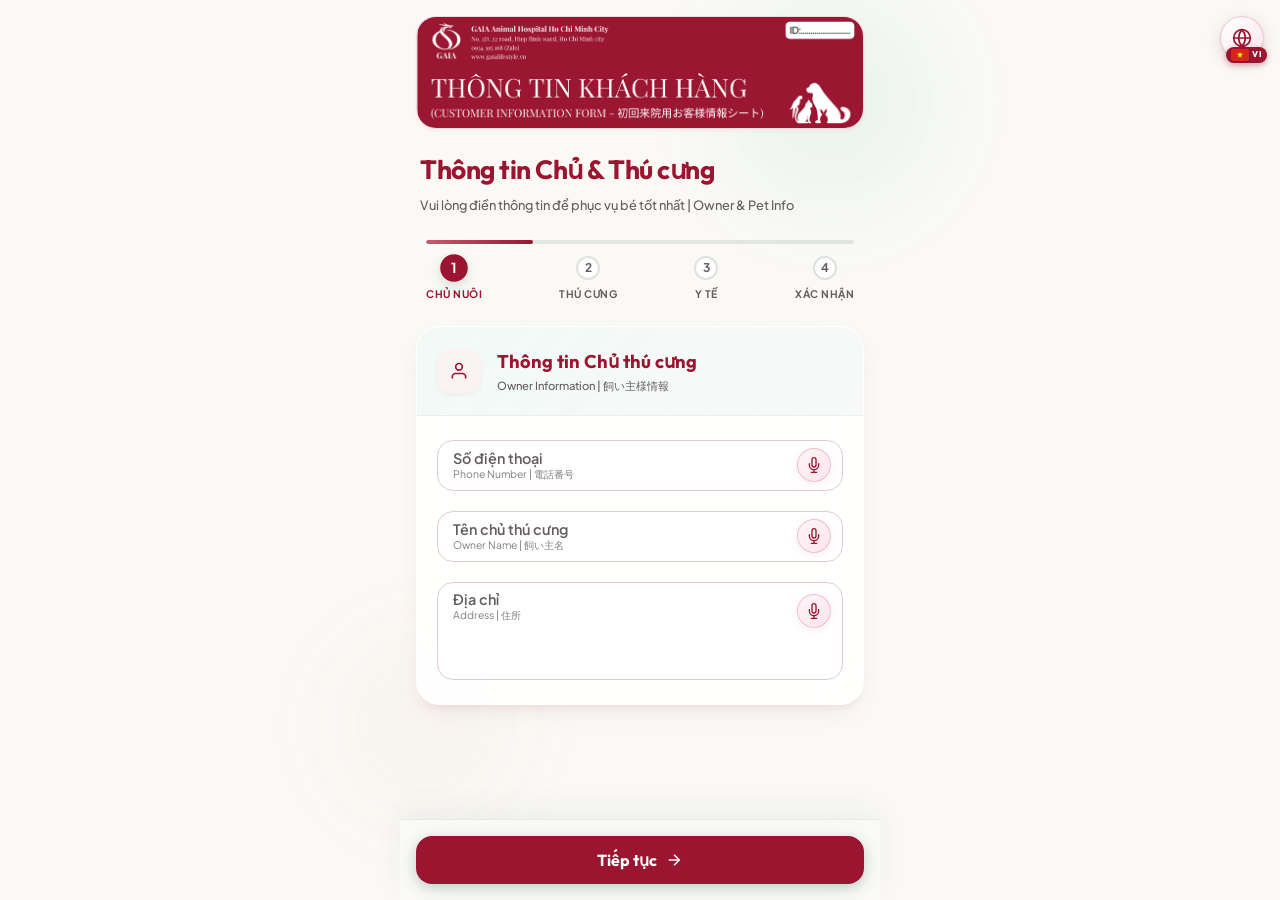
==== index.html @ 28cd434c "LL" ====
<!DOCTYPE html>
<html lang="vi">

<head>
    <meta charset="UTF-8">
    <meta name="viewport" content="width=device-width, initial-scale=1.0, maximum-scale=1.0, user-scalable=no">
    <title>GAIA Animal Hospital Ho Chi Minh City - Form G22</title>
    <!-- Google Fonts -->
    <link rel="preconnect" href="https://fonts.googleapis.com">
    <link rel="preconnect" href="https://fonts.gstatic.com" crossorigin>
    <link
        href="https://fonts.googleapis.com/css2?family=Outfit:wght@300;400;500;600;700&family=Plus+Jakarta+Sans:wght@300;400;500;600;700&display=swap"
        rel="stylesheet">
    <!-- Favicon -->
    <link rel="icon" type="image/png"
        href="https://encrypted-tbn0.gstatic.com/images?q=tbn:ANd9GcQfZlyZoMKUpHV2xiHp5ye-OgqCT0_MYlHEIA&s">
    <!-- Link CSS -->
    <link rel="stylesheet" href="style.css">
</head>

<body>
    <div class="app-container">
        <!-- Floating Leaves Decorative Elements -->
        <div class="leaf leaf-1"></div>
        <div class="leaf leaf-2"></div>

        <!-- Header Area -->
        <header class="app-header">
            <div class="header-banner-area">
                <img src="Form - G22_files/image002.png" alt="GAIA Animal Hospital" class="gaia-header-banner">
            </div>

            <!-- Form Title -->
            <div class="header-title-section">
                <h1 id="main-title" data-key="title">Thông tin Chủ & Thú cưng</h1>
                <p id="sub-title" class="sub-translation" data-key="subtitle">Owner & Pet Information | 飼い主様・ペット情報</p>
            </div>


            <!-- Progress Tracker -->
            <div class="progress-container">
                <div class="progress-bar-bg">
                    <div class="progress-bar-fill" style="width: 25%;"></div>
                </div>
                <div class="steps-indicator">
                    <div class="step-dot active" data-step="1">
                        <span class="step-num">1</span>
                        <span class="step-label" data-key="step_owner">Chủ nuôi</span>
                    </div>
                    <div class="step-dot" data-step="2">
                        <span class="step-num">2</span>
                        <span class="step-label" data-key="step_pet">Thú cưng</span>
                    </div>
                    <div class="step-dot" data-step="3">
                        <span class="step-num">3</span>
                        <span class="step-label" data-key="step_medical">Y tế</span>
                    </div>
                    <div class="step-dot" data-step="4">
                        <span class="step-num">4</span>
                        <span class="step-label" data-key="step_confirm">Xác nhận</span>
                    </div>
                </div>
            </div>
        </header>

        <!-- Form Element -->
        <form id="gaia-intake-form" class="form-wizard" novalidate>

            <!-- HONEYPOT ANTI-SPAM: Hidden field - real users never fill this, bots do -->
            <div style="position:absolute;left:-9999px;top:-9999px;opacity:0;pointer-events:none;height:0;overflow:hidden;"
                aria-hidden="true" tabindex="-1">
                <label for="hp-website">Website (do not fill this)</label>
                <input type="text" id="hp-website" name="website" autocomplete="off" tabindex="-1">
                <input type="text" id="hp-email" name="email_address" autocomplete="off" tabindex="-1">
            </div>

            <!-- STEP 1: OWNER INFORMATION -->
            <section class="wizard-step active" id="step-1">
                <div class="card">
                    <div class="card-header">
                        <div class="card-icon-wrap">
                            <svg viewBox="0 0 24 24" fill="none" stroke="currentColor" stroke-width="2"
                                class="card-header-icon">
                                <path d="M20 21v-2a4 4 0 0 0-4-4H8a4 4 0 0 0-4 4v2"></path>
                                <circle cx="12" cy="7" r="4"></circle>
                            </svg>
                        </div>
                        <div>
                            <h2 data-key="section_owner">Thông tin Chủ thú cưng</h2>
                            <p class="section-sub">Owner Information | 飼い主様情報</p>
                        </div>
                    </div>

                    <div class="card-body">
                        <!-- Phone Number -->
                        <div class="input-group">
                            <input type="tel" id="owner-phone" name="ownerPhone" required placeholder=" "
                                pattern="[0-9\s\-\+\(\)]{9,15}">
                            <label for="owner-phone">
                                <span class="label-primary" data-key="label_owner_phone">Số điện thoại</span>
                                <span class="label-sub">Phone Number | 電話番号</span>
                            </label>
                            <span class="error-msg" data-key="error_phone">Số điện thoại không hợp lệ</span>
                        </div>

                        <!-- Owner Name -->
                        <div class="input-group">
                            <input type="text" id="owner-name" name="ownerName" required placeholder=" ">
                            <label for="owner-name">
                                <span class="label-primary" data-key="label_owner_name">Tên chủ thú cưng</span>
                                <span class="label-sub">Owner Name | 飼い主名</span>
                            </label>
                            <span class="error-msg" data-key="error_required">Vui lòng điền thông tin này</span>
                        </div>

                        <!-- Address -->
                        <div class="input-group">
                            <textarea id="owner-address" name="ownerAddress" required placeholder=" "
                                rows="3"></textarea>
                            <label for="owner-address">
                                <span class="label-primary" data-key="label_owner_address">Địa chỉ</span>
                                <span class="label-sub">Address | 住所</span>
                            </label>
                            <button type="button" class="btn-textarea-toggle" tabindex="-1">
                                <span class="toggle-icon">▲</span>
                                <span class="toggle-text" data-key="btn_collapse">Ẩn bớt</span>
                            </button>
                            <span class="error-msg" data-key="error_required">Vui lòng điền thông tin này</span>
                        </div>
                    </div>
                </div>
            </section>

            <!-- STEP 2: PET INFORMATION -->
            <section class="wizard-step" id="step-2">
                <div class="card">
                    <div class="card-header">
                        <div class="card-icon-wrap">
                            <svg viewBox="0 0 24 24" fill="none" stroke="currentColor" stroke-width="2"
                                stroke-linecap="round" stroke-linejoin="round" class="card-header-icon">
                                <path d="M12 13c-1.66 0-3 1.34-3 3 0 2 2 3.5 3 3.5s3-1.5 3-3.5c0-1.66-1.34-3-3-3z" />
                                <path d="M5 14c-.83 0-1.5.67-1.5 1.5S4.17 17 5 17s1.5-.67 1.5-1.5S5.83 14 5 14z" />
                                <path
                                    d="M19 14c-.83 0-1.5.67-1.5 1.5s.67 1.5 1.5 1.5 1.5-.67 1.5-1.5S19.83 14 19 14z" />
                                <circle cx="8" cy="8" r="1.5" />
                                <circle cx="16" cy="8" r="1.5" />
                            </svg>
                        </div>
                        <div>
                            <h2 data-key="section_pet">Thông tin Thú cưng</h2>
                            <p class="section-sub">Pet Information | ペット情報</p>
                        </div>
                    </div>

                    <div class="card-body">
                        <!-- Pet Name -->
                        <div class="input-group">
                            <input type="text" id="pet-name" name="petName" required placeholder=" ">
                            <label for="pet-name">
                                <span class="label-primary" data-key="label_pet_name">Tên thú cưng</span>
                                <span class="label-sub">Pet's Name | ペット名</span>
                            </label>
                            <span class="error-msg" data-key="error_required">Vui lòng điền thông tin này</span>
                        </div>

                        <!-- Species/Breed -->
                        <div class="input-group">
                            <input type="text" id="pet-breed" name="petBreed" required placeholder=" ">
                            <label for="pet-breed">
                                <span class="label-primary" data-key="label_pet_breed">Loài / Giống</span>
                                <span class="label-sub">Species/Breed | 種類・品種</span>
                            </label>
                            <span class="error-msg" data-key="error_required">Vui lòng điền thông tin này</span>
                        </div>

                        <!-- Two Column Layout: Weight and Age -->
                        <div class="form-grid-2">
                            <!-- Weight -->
                            <div class="input-group">
                                <input type="text" inputmode="decimal" data-numeric="true" id="pet-weight" name="petWeight" required
                                    placeholder=" ">
                                <label for="pet-weight">
                                    <span class="label-primary" data-key="label_pet_weight">Cân nặng (kg)</span>
                                    <span class="label-sub">Weight | 体重</span>
                                </label>
                                <span class="error-msg" data-key="error_required">Vui lòng điền thông tin này</span>
                            </div>

                            <!-- Age -->
                            <div class="input-group">
                                <input type="text" inputmode="decimal" data-numeric="true" id="pet-age" name="petAge" required
                                    placeholder=" ">
                                <label for="pet-age">
                                    <span class="label-primary">Tuổi (năm)</span>
                                    <span class="label-sub">Age (years) | 年齢</span>
                                </label>
                                <span class="error-msg" data-key="error_required">Vui lòng điền thông tin này</span>
                            </div>
                        </div>

                        <!-- Gender Status -->
                        <div class="segmented-control-group">
                            <span class="control-group-title">
                                <span class="label-primary">Giới tính</span>
                                <span class="label-sub">Gender | 性別</span>
                            </span>
                            <div class="segmented-control">
                                <input type="radio" id="gender-male" name="petGender" value="Đực" required>
                                <label for="gender-male">
                                    <span class="btn-text-primary">Đực</span>
                                    <span class="btn-text-sub">Male | オス</span>
                                </label>

                                <input type="radio" id="gender-female" name="petGender" value="Cái">
                                <label for="gender-female">
                                    <span class="btn-text-primary">Cái</span>
                                    <span class="btn-text-sub">Female | メス</span>
                                </label>

                                <input type="radio" id="gender-other" name="petGender" value="Khác">
                                <label for="gender-other">
                                    <span class="btn-text-primary">Khác</span>
                                    <span class="btn-text-sub">Other | その他</span>
                                </label>
                            </div>
                            <span class="error-msg"
                                style="display: none; font-size: 0.75rem; font-weight: 600; color: var(--error); margin-top: 4px; padding-left: 8px;">Vui
                                lòng chọn giới tính</span>
                        </div>

                        <!-- Neutered Status -->
                        <div class="segmented-control-group">
                            <span class="control-group-title">
                                <span class="label-primary" data-key="title_neutered">Trạng thái triệt sản</span>
                                <span class="label-sub">Neutered Status | 去勢・避妊</span>
                            </span>
                            <div class="segmented-control">
                                <input type="radio" id="neutered-yes" name="petNeutered" value="yes" required>
                                <label for="neutered-yes">
                                    <span class="btn-text-primary" data-key="option_neutered_yes">Đã triệt sản</span>
                                    <span class="btn-text-sub">Neutered | 去勢済み</span>
                                </label>

                                <input type="radio" id="neutered-no" name="petNeutered" value="no">
                                <label for="neutered-no">
                                    <span class="btn-text-primary" data-key="option_neutered_no">Chưa triệt sản</span>
                                    <span class="btn-text-sub">Not Neutered | 未去勢</span>
                                </label>
                            </div>
                            <span class="error-msg"
                                style="display: none; font-size: 0.75rem; font-weight: 600; color: var(--error); margin-top: 4px; padding-left: 8px;">Vui
                                lòng chọn trạng thái triệt sản</span>
                        </div>

                        <!-- Color/Markings -->
                        <div class="input-group">
                            <input type="text" id="pet-color" name="petColor" required placeholder=" ">
                            <label for="pet-color">
                                <span class="label-primary" data-key="label_pet_color">Màu sắc / Đặc điểm</span>
                                <span class="label-sub">Color/Markings | 毛色・特徴</span>
                            </label>
                            <span class="error-msg" data-key="error_required">Vui lòng điền thông tin này</span>
                        </div>

                        <!-- Pet Photo Upload -->
                        <div class="input-photo-group">
                            <span class="control-group-title">
                                <span class="label-primary">Hình ảnh Thú cưng (Tối đa 5 ảnh)</span>
                                <span class="label-sub">Pet Photos (Max 5) | ペットの写真</span>
                            </span>
                            <div class="photo-upload-container">
                                <input type="file" id="pet-photo-input" accept="image/*" multiple
                                    style="display: none;">
                                <div class="photo-upload-box" id="photo-upload-box"
                                    onclick="document.getElementById('pet-photo-input').click()">
                                    <svg viewBox="0 0 24 24" fill="none" stroke="currentColor" stroke-width="2"
                                        style="width:32px; height:32px; color: var(--text-muted); opacity: 0.8;">
                                        <path
                                            d="M23 19a2 2 0 0 1-2 2H3a2 2 0 0 1-2-2V8a2 2 0 0 1 2-2h4l2-3h6l2 3h4a2 2 0 0 1 2 2z">
                                        </path>
                                        <circle cx="12" cy="13" r="4"></circle>
                                    </svg>
                                    <span
                                        style="font-size:0.85rem; font-weight:700; color: var(--text-muted); margin-top: 8px;">Chụp
                                        ảnh hoặc Chọn nhiều ảnh</span>
                                </div>
                                <div class="photo-previews-grid" id="photo-previews-grid"
                                    style="display: none; margin-top: 15px;">
                                    <!-- Dynamic previews injected via JS -->
                                </div>
                            </div>
                            <span class="error-msg" id="photo-error-msg" style="display: none;">Vui lòng tải lên ít nhất
                                1 hình ảnh thú cưng</span>
                        </div>
                    </div>
                </div>
            </section>

            <!-- STEP 3: MEDICAL & DIET -->
            <section class="wizard-step" id="step-3">
                <div class="card">
                    <div class="card-header">
                        <div class="card-icon-wrap">
                            <svg viewBox="0 0 24 24" fill="none" stroke="currentColor" stroke-width="2"
                                class="card-header-icon">
                                <path d="M12 22c5.523 0 10-4.477 10-10S17.523 2 12 2 2 6.477 2 12s4.477 10 10 10z">
                                </path>
                                <path d="m9 12 2 2 4-4"></path>
                            </svg>
                        </div>
                        <div>
                            <h2 data-key="section_medical">Y tế & Chế độ ăn</h2>
                            <p class="section-sub">Medical & Diet | 医療と食事</p>
                        </div>
                    </div>

                    <div class="card-body">
                        <!-- Core Vaccine -->
                        <div class="radio-card-group">
                            <span class="control-group-title">
                                <span class="label-primary" data-key="label_vaccine_core">Vaccine bệnh (Core
                                    Vaccine)</span>
                                <span class="label-sub">混合ワクチン</span>
                            </span>
                            <div class="radio-cards">
                                <div class="radio-card">
                                    <input type="radio" id="vac-core-yes" name="vaccineCore" value="yes" required>
                                    <label for="vac-core-yes">
                                        <span class="choice-title" data-key="choice_yes">Có</span>
                                        <span class="choice-sub">Yes | 済</span>
                                    </label>
                                </div>
                                <div class="radio-card">
                                    <input type="radio" id="vac-core-no" name="vaccineCore" value="no">
                                    <label for="vac-core-no">
                                        <span class="choice-title" data-key="choice_no">Không</span>
                                        <span class="choice-sub">No | 未</span>
                                    </label>
                                </div>
                                <div class="radio-card">
                                    <input type="radio" id="vac-core-unknown" name="vaccineCore" value="unknown">
                                    <label for="vac-core-unknown">
                                        <span class="choice-title" data-key="choice_unknown">Không rõ</span>
                                        <span class="choice-sub">No info | 情報なし</span>
                                    </label>
                                </div>
                            </div>
                            <span class="error-msg"
                                style="display: none; font-size: 0.75rem; font-weight: 600; color: var(--error); margin-top: 4px; padding-left: 8px;">Vui
                                lòng chọn thông tin vắc-xin bệnh</span>
                        </div>

                        <!-- Rabies Vaccine -->
                        <div class="radio-card-group">
                            <span class="control-group-title">
                                <span class="label-primary" data-key="label_vaccine_rabies">Vaccine dại (Rabies
                                    Vaccine)</span>
                                <span class="label-sub">狂犬病ワクチン</span>
                            </span>
                            <div class="radio-cards">
                                <div class="radio-card">
                                    <input type="radio" id="vac-rabies-yes" name="vaccineRabies" value="yes" required>
                                    <label for="vac-rabies-yes">
                                        <span class="choice-title" data-key="choice_yes">Có</span>
                                        <span class="choice-sub">Yes | 済</span>
                                    </label>
                                </div>
                                <div class="radio-card">
                                    <input type="radio" id="vac-rabies-no" name="vaccineRabies" value="no">
                                    <label for="vac-rabies-no">
                                        <span class="choice-title" data-key="choice_no">Không</span>
                                        <span class="choice-sub">No | 未</span>
                                    </label>
                                </div>
                                <div class="radio-card">
                                    <input type="radio" id="vac-rabies-unknown" name="vaccineRabies" value="unknown">
                                    <label for="vac-rabies-unknown">
                                        <span class="choice-title" data-key="choice_unknown">Không rõ</span>
                                        <span class="choice-sub">No info | 情報なし</span>
                                    </label>
                                </div>
                            </div>
                            <span class="error-msg"
                                style="display: none; font-size: 0.75rem; font-weight: 600; color: var(--error); margin-top: 4px; padding-left: 8px;">Vui
                                lòng chọn thông tin vắc-xin dại</span>
                        </div>

                        <!-- Parasite Prevention -->
                        <div class="radio-card-group">
                            <span class="control-group-title">
                                <span class="label-primary" data-key="label_parasite">Phòng Ký sinh trùng</span>
                                <span class="label-sub">Parasite Prevention | 寄生虫予防</span>
                            </span>
                            <div class="radio-cards">
                                <div class="radio-card">
                                    <input type="radio" id="para-yes" name="parasitePrev" value="yes" required>
                                    <label for="para-yes">
                                        <span class="choice-title" data-key="choice_yes">Có</span>
                                        <span class="choice-sub">Yes | 済</span>
                                    </label>
                                </div>
                                <div class="radio-card">
                                    <input type="radio" id="para-no" name="parasitePrev" value="no">
                                    <label for="para-no">
                                        <span class="choice-title" data-key="choice_no">Không</span>
                                        <span class="choice-sub">No | 未</span>
                                    </label>
                                </div>
                                <div class="radio-card">
                                    <input type="radio" id="para-unknown" name="parasitePrev" value="unknown">
                                    <label for="para-unknown">
                                        <span class="choice-title" data-key="choice_unknown">Không rõ</span>
                                        <span class="choice-sub">No info | 情報なし</span>
                                    </label>
                                </div>
                            </div>
                            <span class="error-msg"
                                style="display: none; font-size: 0.75rem; font-weight: 600; color: var(--error); margin-top: 4px; padding-left: 8px;">Vui
                                lòng chọn thông tin phòng ký sinh trùng</span>
                        </div>

                        <!-- Medical History -->
                        <div class="input-group">
                            <textarea id="medical-history" name="medicalHistory" required placeholder=" "
                                rows="2"></textarea>
                            <label for="medical-history">
                                <span class="label-primary" data-key="label_medical_history">Các vấn đề sức khoẻ</span>
                                <span class="label-sub">Medical History | 既往歴</span>
                            </label>
                            <div class="autofill-actions">
                                <button type="button" class="btn-autofill-none" tabindex="-1">✓ <span
                                        data-key="choice_none">Không</span></button>
                                <button type="button" class="btn-autofill-unknown" tabindex="-1">✗ <span
                                        data-key="choice_unknown">Không rõ</span></button>
                            </div>
                            <button type="button" class="btn-textarea-toggle" tabindex="-1">
                                <span class="toggle-icon">▲</span>
                                <span class="toggle-text" data-key="btn_collapse">Ẩn bớt</span>
                            </button>
                            <span class="error-msg" data-key="error_required">Vui lòng điền thông tin này</span>
                        </div>

                        <!-- Allergies -->
                        <div class="input-group">
                            <textarea id="allergies" name="allergies" required placeholder=" " rows="2"></textarea>
                            <label for="allergies">
                                <span class="label-primary" data-key="label_allergies">Dị ứng (thức ăn / thuốc)</span>
                                <span class="label-sub">Allergies (Food / Medicine) | アレルギー・食べ物・薬</span>
                            </label>
                            <div class="autofill-actions">
                                <button type="button" class="btn-autofill-none" tabindex="-1">✓ <span
                                        data-key="choice_none">Không</span></button>
                                <button type="button" class="btn-autofill-unknown" tabindex="-1">✗ <span
                                        data-key="choice_unknown">Không rõ</span></button>
                            </div>
                            <button type="button" class="btn-textarea-toggle" tabindex="-1">
                                <span class="toggle-icon">▲</span>
                                <span class="toggle-text" data-key="btn_collapse">Ẩn bớt</span>
                            </button>
                            <span class="error-msg" data-key="error_required">Vui lòng điền thông tin này</span>
                        </div>

                        <!-- Current Medications -->
                        <div class="input-group">
                            <textarea id="current-meds" name="currentMeds" required placeholder=" " rows="2"></textarea>
                            <label for="current-meds">
                                <span class="label-primary" data-key="label_current_meds">Thuốc / Thực phẩm bổ sung đang
                                    dùng</span>
                                <span class="label-sub">Current meds/supplements | 現在服用中の薬</span>
                            </label>
                            <div class="autofill-actions">
                                <button type="button" class="btn-autofill-none" tabindex="-1">✓ <span
                                        data-key="choice_none">Không</span></button>
                                <button type="button" class="btn-autofill-unknown" tabindex="-1">✗ <span
                                        data-key="choice_unknown">Không rõ</span></button>
                            </div>
                            <button type="button" class="btn-textarea-toggle" tabindex="-1">
                                <span class="toggle-icon">▲</span>
                                <span class="toggle-text" data-key="btn_collapse">Ẩn bớt</span>
                            </button>
                            <span class="error-msg" data-key="error_required">Vui lòng điền thông tin này</span>
                        </div>

                        <!-- Daily Diet -->
                        <div class="checkbox-card-group">
                            <span class="control-group-title">
                                <span class="label-primary" data-key="label_diet">Chế độ ăn hằng ngày</span>
                                <span class="label-sub">Diet | 普段の食事</span>
                            </span>
                            <div class="checkbox-cards">
                                <div class="checkbox-card">
                                    <input type="checkbox" id="diet-wet" name="diet" value="wet">
                                    <label for="diet-wet">
                                        <span class="custom-checkbox"></span>
                                        <span class="choice-title" data-key="diet_wet">Thức ăn ướt</span>
                                        <span class="choice-sub">Wet food | ウェットフード</span>
                                    </label>
                                </div>
                                <div class="checkbox-card">
                                    <input type="checkbox" id="diet-dry" name="diet" value="dry">
                                    <label for="diet-dry">
                                        <span class="custom-checkbox"></span>
                                        <span class="choice-title" data-key="diet_dry">Thức ăn khô</span>
                                        <span class="choice-sub">Dry food | ドรายフード</span>
                                    </label>
                                </div>
                                <div class="checkbox-card">
                                    <input type="checkbox" id="diet-homemade" name="diet" value="homemade">
                                    <label for="diet-homemade">
                                        <span class="custom-checkbox"></span>
                                        <span class="choice-title" data-key="diet_homemade">Thức ăn tự làm</span>
                                        <span class="choice-sub">Homemade | 手作り食</span>
                                    </label>
                                </div>
                            </div>
                        </div>
                    </div>
                </div>
            </section>

            <!-- STEP 4: DECLARATION & SIGNATURE -->
            <section class="wizard-step" id="step-4">
                <div class="card">
                    <div class="card-header">
                        <div class="card-icon-wrap">
                            <svg viewBox="0 0 24 24" fill="none" stroke="currentColor" stroke-width="2"
                                class="card-header-icon">
                                <path d="M12 20h9"></path>
                                <path d="M16.5 3.5a2.121 2.121 0 0 1 3 3L7 19l-4 1 1-4L16.5 3.5z"></path>
                            </svg>
                        </div>
                        <div>
                            <h2 data-key="section_confirm">Cam kết & Chữ ký</h2>
                            <p class="section-sub">Declaration & Signature | 署名</p>
                        </div>
                    </div>

                    <div class="card-body">
                        <!-- Declaration 1 -->
                        <div class="consent-checkbox-wrap">
                            <input type="checkbox" id="consent-accuracy" name="consentAccuracy" required>
                            <label for="consent-accuracy">
                                <span class="custom-checkbox"></span>
                                <span class="consent-text">
                                    <strong class="label-primary" data-key="consent_accuracy_text">Tôi xác nhận rằng các
                                        thông tin trên là hoàn toàn chính xác.</strong>
                                    <span class="consent-sub">I confirm that the above information is accurate |
                                        上記の内容が正確であることを確認します</span>
                                </span>
                            </label>
                            <span class="error-msg" data-key="error_consent">Bạn cần xác nhận nội dung này</span>
                        </div>

                        <!-- Declaration 2 -->
                        <div class="consent-checkbox-wrap">
                            <input type="checkbox" id="consent-storage" name="consentStorage" required>
                            <label for="consent-storage">
                                <span class="custom-checkbox"></span>
                                <span class="consent-text">
                                    <strong class="label-primary" data-key="consent_storage_text">Tôi đồng ý để GAIA lưu
                                        trữ thông tin này (bao gồm cả nội dung ghi âm trao đổi chuyên môn) cho mục đích
                                        chăm sóc thú cưng và liên hệ.</strong>
                                    <span class="consent-sub">I agree to allow GAIA to store this information (including
                                        recorded professional consultation content) for follow-up communication |
                                        GAIAが保存することに同意します</span>
                                </span>
                            </label>
                            <span class="error-msg" data-key="error_consent">Bạn cần đồng ý với điều khoản này</span>
                        </div>

                        <!-- Interactive Signature Pad -->
                        <div class="signature-pad-wrap">
                            <span class="control-group-title">
                                <span class="label-primary" data-key="label_signature">Chữ ký khách hàng</span>
                                <span class="label-sub">Signature | 署名</span>
                            </span>
                            <div class="signature-canvas-container">
                                <canvas id="signature-canvas"></canvas>
                                <button type="button" id="clear-sig-btn" class="btn-clear-sig">
                                    <svg viewBox="0 0 24 24" fill="none" stroke="currentColor" stroke-width="2"
                                        class="btn-icon">
                                        <path d="M3 6h18"></path>
                                        <path d="M19 6v14c0 1-1 2-2 2H7c-1 0-2-1-2-2V6"></path>
                                        <path d="M8 6V4c0-1 1-2 2-2h4c1 0 2 1 2 2v2"></path>
                                    </svg>
                                    <span data-key="btn_clear_signature">Xóa chữ ký</span>
                                </button>
                            </div>
                            <span class="error-msg" id="sig-error-msg" data-key="error_signature">Vui lòng ký tên của
                                bạn</span>
                        </div>

                        <!-- Date Picker -->
                        <div class="input-group">
                            <input type="date" id="form-date" name="formDate" required placeholder=" ">
                            <label for="form-date">
                                <span class="label-primary" data-key="label_date">Ngày ký</span>
                                <span class="label-sub">Date | 日付</span>
                            </label>
                            <span class="error-msg" data-key="error_required">Vui lòng chọn ngày</span>
                        </div>
                    </div>
                </div>
            </section>

            <!-- Bottom Navigation Bar -->
            <footer class="form-navigation">
                <button type="button" id="prev-btn" class="nav-btn btn-secondary" style="display: none;">
                    <svg viewBox="0 0 24 24" fill="none" stroke="currentColor" stroke-width="2" class="btn-icon">
                        <line x1="19" x2="5" y1="12" y2="12"></line>
                        <polyline points="12 19 5 12 12 5"></polyline>
                    </svg>
                    <span data-key="btn_prev">Quay lại</span>
                </button>
                <button type="button" id="next-btn" class="nav-btn btn-primary">
                    <span data-key="btn_next">Tiếp tục</span>
                    <svg viewBox="0 0 24 24" fill="none" stroke="currentColor" stroke-width="2" class="btn-icon">
                        <line x1="5" x2="19" y1="12" y2="12"></line>
                        <polyline points="12 5 19 12 12 19"></polyline>
                    </svg>
                </button>
                <button type="submit" id="submit-btn" class="nav-btn btn-success" style="display: none;">
                    <svg viewBox="0 0 24 24" fill="none" stroke="currentColor" stroke-width="2" class="btn-icon">
                        <polyline points="20 6 9 17 4 12"></polyline>
                    </svg>
                    <span data-key="btn_submit">Gửi thông tin</span>
                </button>
            </footer>
        </form>
    </div>

    <!-- Success Modal Dialog -->
    <div id="success-modal" class="modal-overlay">
        <div class="modal-card">
            <div class="success-icon-wrap">
                <svg viewBox="0 0 24 24" fill="none" stroke="currentColor" stroke-width="3" class="checkmark-icon">
                    <polyline points="20 6 9 17 4 12"></polyline>
                </svg>
            </div>
            <h2 data-key="success_title">Gửi thành công!</h2>
            <p id="success-desc" data-key="success_desc">Cảm ơn bạn. Thông tin của bạn đã được tiếp nhận thành công tại
                hệ thống GAIA Animal Hospital Ho Chi Minh City.</p>
            <div class="modal-actions">
                <button type="button" id="modal-download-btn" class="modal-btn btn-primary">
                    <svg viewBox="0 0 24 24" fill="none" stroke="currentColor" stroke-width="2" class="btn-icon">
                        <path d="M21 15v4a2 2 0 0 1-2 2H5a2 2 0 0 1-2-2v-4"></path>
                        <polyline points="7 10 12 15 17 10"></polyline>
                        <line x1="12" x2="12" y1="15" y2="3"></line>
                    </svg>
                    <span data-key="btn_download_pdf">Tải file PDF</span>
                </button>
                <button type="button" id="modal-close-btn" class="modal-btn btn-secondary">
                    <span data-key="btn_close">Đóng</span>
                </button>
            </div>
        </div>
    </div>

    <!-- Dedicated High-Fidelity Print Template (Hidden on screen, shown in print) -->
    <div id="print-form-container" class="print-only-layout">
        <!-- Brand Header -->
        <div class="print-brand-header">
            <img src="Form - G22_files/image002.png" alt="GAIA Logo" class="print-brand-logo">
        </div>

        <table class="print-table"
            style="width: 100%; border-collapse: collapse; border: 1.5px solid #000000; font-family: 'Times New Roman', Times, serif;">
            <!-- Section 1: Owner Info Header -->
            <tr class="table-header-row">
                <td colspan="9"
                    style="background-color: #9B1530 !important; color: #ffffff !important; font-weight: bold; font-size: 11pt; padding: 6px 10px; border: 1px solid #000000;">
                    Thông tin Chủ thú cưng <span
                        style="font-size: 10pt; font-weight: normal; font-style: italic;">(Owner
                        Information)(飼い主様情報)</span>
                </td>
            </tr>
            <tr>
                <td colspan="6" style="width: 60%; vertical-align: top; border: 1px solid #000000; padding: 6px 10px;">
                    <strong>Tên chủ thú cưng:</strong> <span id="print-owner-name"
                        style="font-weight: bold; font-size: 11.5pt;"></span>
                    <div style="font-style: italic; font-size: 9.5pt; color: #000; margin-top: 4px;">(Owner)(飼い主)</div>
                </td>
                <td colspan="3" style="width: 40%; vertical-align: top; border: 1px solid #000000; padding: 6px 10px;">
                    <strong>Số điện thoại:</strong> <span id="print-owner-phone"
                        style="font-weight: bold; font-size: 11.5pt;"></span>
                    <div style="font-style: italic; font-size: 9.5pt; color: #000; margin-top: 4px;">(Phone
                        number)(電話番号)</div>
                </td>
            </tr>
            <tr>
                <td colspan="9" style="vertical-align: top; border: 1px solid #000000; padding: 6px 10px;">
                    <strong>Địa chỉ:</strong> <span id="print-owner-address" style="font-size: 11pt;"></span>
                    <div style="font-style: italic; font-size: 9.5pt; color: #000; margin-top: 4px;">(Address)(住所)</div>
                </td>
            </tr>

            <!-- Section 2: Pet Info Header -->
            <tr class="table-header-row">
                <td colspan="9"
                    style="background-color: #9B1530 !important; color: #ffffff !important; font-weight: bold; font-size: 11pt; padding: 6px 10px; border: 1px solid #000000;">
                    Thông tin Thú cưng <span style="font-size: 10pt; font-weight: normal; font-style: italic;">(Pet
                        Information)(ペット情報)</span>
                </td>
            </tr>
            <tr>
                <td colspan="7" style="width: 63%; vertical-align: top; border: 1px solid #000000; padding: 6px 10px;">
                    <strong>Tên thú cưng:</strong> <span id="print-pet-name"
                        style="font-weight: bold; font-size: 11.5pt;"></span>
                    <div style="font-style: italic; font-size: 9.5pt; color: #000; margin-top: 4px;">(Pet's name)(ペット名)
                    </div>
                </td>
                <td colspan="2" style="width: 37%; vertical-align: top; border: 1px solid #000000; padding: 6px 10px;">
                    <strong>Cân nặng:</strong> <span id="print-pet-weight" style="font-size: 11pt;"></span>
                    <div style="font-style: italic; font-size: 9.5pt; color: #000; margin-top: 4px;">(Weight)(体重)</div>
                </td>
            </tr>
            <tr>
                <td colspan="5" style="width: 50%; vertical-align: top; border: 1px solid #000000; padding: 6px 10px;">
                    <strong>Tuổi/Giới tính:</strong> <span id="print-pet-age-gender" style="font-size: 11pt;"></span>
                    <div style="font-style: italic; font-size: 9.5pt; color: #000; margin-top: 4px;">(Age/Gender)(年齢・性別)
                    </div>
                </td>
                <td colspan="4" style="width: 50%; vertical-align: top; border: 1px solid #000000; padding: 6px 10px;">
                    <div style="display: flex; justify-content: space-between; align-items: center; margin-top: 2px;">
                        <div>
                            <span id="print-pet-neutered-yes"
                                style="font-family: monospace; font-size: 12pt; font-weight: bold; margin-right: 4px;">☐</span>
                            <strong>Đã triệt sản</strong>
                        </div>
                        <div>
                            <span id="print-pet-neutered-no"
                                style="font-family: monospace; font-size: 12pt; font-weight: bold; margin-right: 4px;">☐</span>
                            <strong>Chưa triệt sản</strong>
                        </div>
                    </div>
                    <div
                        style="font-style: italic; font-size: 9.5pt; color: #000; margin-top: 4px; display: flex; justify-content: space-between;">
                        <span>(Neutered)(去勢済み)</span>
                        <span>(Not neutered)(未去勢)</span>
                    </div>
                </td>
            </tr>
            <tr>
                <td colspan="3" style="width: 42%; vertical-align: top; border: 1px solid #000000; padding: 6px 10px;">
                    <strong>Loài/Giống:</strong> <span id="print-pet-breed" style="font-size: 11pt;"></span>
                    <div style="font-style: italic; font-size: 9.5pt; color: #000; margin-top: 4px;">
                        (Species/Breed)(種類・品種)</div>
                </td>
                <td colspan="6" style="width: 58%; vertical-align: top; border: 1px solid #000000; padding: 6px 10px;">
                    <strong>Màu sắc/Đặc điểm:</strong> <span id="print-pet-color" style="font-size: 11pt;"></span>
                    <div style="font-style: italic; font-size: 9.5pt; color: #000; margin-top: 4px;">
                        (Color/Markings)(毛色・特徴)</div>
                </td>
            </tr>

            <!-- Section 3: Vaccines -->
            <tr>
                <td rowspan="2" colspan="1"
                    style="width: 25%; vertical-align: middle; border: 1px solid #000000; padding: 6px 10px;">
                    <strong>Tiêm phòng vắc-xin:</strong>
                    <div style="font-style: italic; font-size: 9.5pt; color: #000; margin-top: 4px;">
                        (Vaccination)<br>(ワクチン接種)</div>
                </td>
                <td colspan="3"
                    style="width: 25%; vertical-align: top; text-align: center; border: 1px solid #000000; padding: 6px 10px;">
                    <strong>Vaccine bệnh</strong>
                    <div style="font-style: italic; font-size: 9.5pt; color: #000;">(Core vaccine)</div>
                    <div style="font-style: italic; font-size: 9.5pt; color: #000;">(混合ワクチン)</div>
                </td>
                <td colspan="5" style="width: 50%; vertical-align: top; border: 1px solid #000000; padding: 6px 10px;">
                    <div style="display: flex; justify-content: space-between; align-items: center; margin-top: 2px;">
                        <div>
                            <span id="print-vac-core-yes"
                                style="font-family: monospace; font-size: 12pt; font-weight: bold; margin-right: 4px;">☐</span>
                            <strong>Có</strong>
                        </div>
                        <div>
                            <span id="print-vac-core-no"
                                style="font-family: monospace; font-size: 12pt; font-weight: bold; margin-right: 4px;">☐</span>
                            <strong>Không</strong>
                        </div>
                        <div>
                            <span id="print-vac-core-unknown"
                                style="font-family: monospace; font-size: 12pt; font-weight: bold; margin-right: 4px;">☐</span>
                            <strong>Không rõ</strong>
                        </div>
                    </div>
                    <div
                        style="font-style: italic; font-size: 9.5pt; color: #000; margin-top: 4px; display: flex; justify-content: space-between;">
                        <span>(Yes)(済)</span>
                        <span>(No)(未)</span>
                        <span>(No info)(情報なし)</span>
                    </div>
                </td>
            </tr>
            <tr>
                <td colspan="3"
                    style="width: 25%; vertical-align: top; text-align: center; border: 1px solid #000000; padding: 6px 10px;">
                    <strong>Vaccine dại</strong>
                    <div style="font-style: italic; font-size: 9.5pt; color: #000;">(Rabies vaccine)</div>
                    <div style="font-style: italic; font-size: 9.5pt; color: #000;">(狂犬病ワクチン)</div>
                </td>
                <td colspan="5" style="width: 50%; vertical-align: top; border: 1px solid #000000; padding: 6px 10px;">
                    <div style="display: flex; justify-content: space-between; align-items: center; margin-top: 2px;">
                        <div>
                            <span id="print-vac-rabies-yes"
                                style="font-family: monospace; font-size: 12pt; font-weight: bold; margin-right: 4px;">☐</span>
                            <strong>Có</strong>
                        </div>
                        <div>
                            <span id="print-vac-rabies-no"
                                style="font-family: monospace; font-size: 12pt; font-weight: bold; margin-right: 4px;">☐</span>
                            <strong>Không</strong>
                        </div>
                        <div>
                            <span id="print-vac-rabies-unknown"
                                style="font-family: monospace; font-size: 12pt; font-weight: bold; margin-right: 4px;">☐</span>
                            <strong>Không rõ</strong>
                        </div>
                    </div>
                    <div
                        style="font-style: italic; font-size: 9.5pt; color: #000; margin-top: 4px; display: flex; justify-content: space-between;">
                        <span>(Yes)(済)</span>
                        <span>(No)(未)</span>
                        <span>(No info)(情報なし)</span>
                    </div>
                </td>
            </tr>
            <tr>
                <td colspan="4" style="width: 50%; vertical-align: top; border: 1px solid #000000; padding: 6px 10px;">
                    <strong>Phòng Ký sinh trùng:</strong>
                    <div style="font-style: italic; font-size: 9.5pt; color: #000; margin-top: 4px;">(Parasite
                        prevention)(寄生虫予防)</div>
                </td>
                <td colspan="5" style="width: 50%; vertical-align: top; border: 1px solid #000000; padding: 6px 10px;">
                    <div style="display: flex; justify-content: space-between; align-items: center; margin-top: 2px;">
                        <div>
                            <span id="print-parasite-yes"
                                style="font-family: monospace; font-size: 12pt; font-weight: bold; margin-right: 4px;">☐</span>
                            <strong>Có</strong>
                        </div>
                        <div>
                            <span id="print-parasite-no"
                                style="font-family: monospace; font-size: 12pt; font-weight: bold; margin-right: 4px;">☐</span>
                            <strong>Không</strong>
                        </div>
                        <div>
                            <span id="print-parasite-unknown"
                                style="font-family: monospace; font-size: 12pt; font-weight: bold; margin-right: 4px;">☐</span>
                            <strong>Không rõ</strong>
                        </div>
                    </div>
                    <div
                        style="font-style: italic; font-size: 9.5pt; color: #000; margin-top: 4px; display: flex; justify-content: space-between;">
                        <span>(Yes)(済)</span>
                        <span>(No)(未)</span>
                        <span>(No info)(情報なし)</span>
                    </div>
                </td>
            </tr>

            <!-- Section 4: Medical History -->
            <tr>
                <td colspan="9" style="vertical-align: top; border: 1px solid #000000; padding: 6px 10px;">
                    <strong>Các vấn đề sức khoẻ:</strong>
                    <div id="print-med-history" class="print-textarea-val"
                        style="min-height: 45px; font-family: 'Times New Roman', Times, serif; font-size: 11pt; line-height: 1.4; padding: 4px 0; margin-top: 2px;">
                        -</div>
                    <div style="font-style: italic; font-size: 9.5pt; color: #000; margin-top: 4px;">(Medical
                        history)(既往歴)</div>
                </td>
            </tr>
            <tr>
                <td colspan="9" style="vertical-align: top; border: 1px solid #000000; padding: 6px 10px;">
                    <strong>Dị ứng (thức ăn/thuốc):</strong>
                    <div id="print-allergies" class="print-textarea-val"
                        style="min-height: 45px; font-family: 'Times New Roman', Times, serif; font-size: 11pt; line-height: 1.4; padding: 4px 0; margin-top: 2px;">
                        -</div>
                    <div style="font-style: italic; font-size: 9.5pt; color: #000; margin-top: 4px;">(Allergies/Food -
                        Medicine)(アレルギー・食べ物・薬)</div>
                </td>
            </tr>
            <tr>
                <td colspan="9" style="vertical-align: top; border: 1px solid #000000; padding: 6px 10px;">
                    <strong>Thuốc/Thực phẩm bổ sung đang sử dụng:</strong>
                    <div id="print-meds" class="print-textarea-val"
                        style="min-height: 45px; font-family: 'Times New Roman', Times, serif; font-size: 11pt; line-height: 1.4; padding: 4px 0; margin-top: 2px;">
                        -</div>
                    <div style="font-style: italic; font-size: 9.5pt; color: #000; margin-top: 4px;">(Current
                        medications/supplements)(現在服用中の薬・サプリメント)</div>
                </td>
            </tr>

            <!-- Section 5: Diet -->
            <tr>
                <td colspan="1" style="width: 25%; vertical-align: top; border: 1px solid #000000; padding: 6px 10px;">
                    <strong>Thức ăn hàng ngày:</strong>
                    <div style="font-style: italic; font-size: 9.5pt; color: #000; margin-top: 4px;">(Diet)(普段の食事)</div>
                </td>
                <td colspan="4" style="width: 25%; vertical-align: top; border: 1px solid #000000; padding: 6px 10px;">
                    <span id="print-diet-wet"
                        style="font-family: monospace; font-size: 12pt; font-weight: bold; margin-right: 4px;">☐</span>
                    <strong>Thức ăn ướt</strong>
                    <div style="font-style: italic; font-size: 9.5pt; color: #000; margin-top: 4px;">(Wet food)(ウェットフード)
                    </div>
                </td>
                <td colspan="3" style="width: 25%; vertical-align: top; border: 1px solid #000000; padding: 6px 10px;">
                    <span id="print-diet-dry"
                        style="font-family: monospace; font-size: 12pt; font-weight: bold; margin-right: 4px;">☐</span>
                    <strong>Thức ăn khô</strong>
                    <div style="font-style: italic; font-size: 9.5pt; color: #000; margin-top: 4px;">(Dry food)(ドライフード)
                    </div>
                </td>
                <td colspan="1" style="width: 25%; vertical-align: top; border: 1px solid #000000; padding: 6px 10px;">
                    <span id="print-diet-homemade"
                        style="font-family: monospace; font-size: 12pt; font-weight: bold; margin-right: 4px;">☐</span>
                    <strong>Thức ăn tự làm</strong>
                    <div style="font-style: italic; font-size: 9.5pt; color: #000; margin-top: 4px;">(Homemade
                        food)(手作り食)</div>
                </td>
            </tr>

            <!-- Section 6: Consent -->
            <tr class="table-header-row">
                <td colspan="9"
                    style="background-color: #9B1530 !important; color: #ffffff !important; font-weight: bold; font-size: 11pt; padding: 6px 10px; border: 1px solid #000000;">
                    Cam kết của khách hàng <span
                        style="font-size: 10pt; font-weight: normal; font-style: italic;">(Customer
                        Declaration)(ご署名)</span>
                </td>
            </tr>
            <tr>
                <td colspan="9" style="padding: 12px 15px; vertical-align: top; border: 1px solid #000000;">
                    <!-- Consent 1 -->
                    <div style="margin-bottom: 12px; line-height: 1.4;">
                        <span id="print-consent-accuracy"
                            style="font-family: monospace; font-size: 12pt; font-weight: bold; margin-right: 4px; vertical-align: middle;">☐</span>
                        <strong style="font-size: 10.5pt; vertical-align: middle;">Tôi xác nhận rằng các thông tin trên
                            là chính xác.</strong>
                        <div
                            style="font-style: italic; font-size: 9.5pt; color: #000; margin-left: 24px; margin-top: 2px;">
                            (I confirm that the above information is accurate)(上記の内容が正確であることを確認します)
                        </div>
                    </div>

                    <!-- Consent 2 -->
                    <div style="margin-bottom: 20px; line-height: 1.4;">
                        <span id="print-consent-storage"
                            style="font-family: monospace; font-size: 12pt; font-weight: bold; margin-right: 4px; vertical-align: middle;">☐</span>
                        <strong style="font-size: 10.5pt; vertical-align: middle;">Tôi đồng ý để GAIA lưu trữ thông tin
                            này (bao gồm nội dung ghi âm trao đổi về chuyên môn) cho mục đích chăm sóc thú cưng và liên
                            hệ.</strong>
                        <div
                            style="font-style: italic; font-size: 9.5pt; color: #000; margin-left: 24px; margin-top: 2px;">
                            [I agree to allow GAIA to store this information (including recorded professional
                            consultation content) for the purpose of pet care and follow-up communication]<br>
                            [ペット of ケアおよび連絡の目的で、この情報（専門的な相談内容の録音を含む）を GAIA が保存することに同意します]
                        </div>
                    </div>

                    <!-- Signatures Grid -->
                    <div
                        style="border-top: 1px solid #000000; margin-top: 15px; padding-top: 15px; display: flex; justify-content: space-between; align-items: flex-start;">
                        <div style="width: 45%;">
                            <strong>Ngày (Date)(日付) :</strong>
                            <span id="print-date"
                                style="font-weight: bold; font-size: 11pt; border-bottom: 1px dotted #000; padding: 0 10px; display: inline-block; min-width: 150px; text-align: center;">-</span>
                        </div>
                        <div
                            style="width: 45%; text-align: center; display: flex; flex-direction: column; align-items: center; justify-content: center;">
                            <strong>Chữ ký (Signature)(署名)</strong>
                            <div
                                style="margin-top: 8px; width: 180px; height: 75px; display: flex; align-items: center; justify-content: center; background: #fff;">
                                <img id="print-sig-img" src="" alt="Signature"
                                    style="max-height: 100%; max-width: 100%; object-fit: contain; filter: contrast(1.3) grayscale(1);">
                            </div>
                        </div>
                    </div>
                </td>
            </tr>
        </table>

        <!-- Dedicated Attachment Page for Pet Photos (Prints if photos are loaded) -->
        <div id="print-photos-section" style="margin-top: 30px; page-break-before: auto;">
            <h4
                style="font-family: 'Times New Roman', Times, serif; font-size: 12pt; text-align: left; border-bottom: 2px solid #000000; padding-bottom: 6px; margin-bottom: 15px; text-transform: uppercase; font-weight: bold; color: #000000;">
                HÌNH ẢNH THÚ CƯNG ĐÍNH KÈM / ATTACHED PET PHOTOS</h4>
            <div id="print-photos-grid" style="display: flex; flex-wrap: wrap; gap: 15px; justify-content: flex-start;">
                <!-- Photos dynamically injected by JS -->
            </div>
        </div>
    </div>

    <!-- Floating Language Selector FAB -->
    <div class="fab-lang" id="fab-lang">
        <button class="fab-lang-trigger" id="fab-lang-trigger" aria-label="Chọn ngôn ngữ">
            <svg class="fab-lang-globe" viewBox="0 0 24 24" fill="none" stroke="currentColor" stroke-width="2" stroke-linecap="round" stroke-linejoin="round">
                <circle cx="12" cy="12" r="10"/>
                <line x1="2" y1="12" x2="22" y2="12"/>
                <path d="M12 2a15.3 15.3 0 0 1 4 10 15.3 15.3 0 0 1-4 10 15.3 15.3 0 0 1-4-10 15.3 15.3 0 0 1 4-10z"/>
            </svg>
            <span class="fab-lang-current" id="fab-lang-current">
                <svg class="flag-icon" viewBox="0 0 24 16" width="18" height="12">
                    <rect width="24" height="16" fill="#da251d" rx="2"/>
                    <polygon points="12,3.5 14.6,11.5 7.7,6.4 16.3,6.4 9.4,11.5" fill="#ffff00"/>
                </svg>
                <span>VI</span>
            </span>
        </button>
        <div class="fab-lang-menu" id="fab-lang-menu">
            <button class="lang-btn active" data-lang="vi">
                <svg class="flag-icon" viewBox="0 0 24 16" width="20" height="14">
                    <rect width="24" height="16" fill="#da251d" rx="2"/>
                    <polygon points="12,3.5 14.6,11.5 7.7,6.4 16.3,6.4 9.4,11.5" fill="#ffff00"/>
                </svg>
                <span>Tiếng Việt (VI)</span>
            </button>
            <button class="lang-btn" data-lang="en">
                <svg class="flag-icon" viewBox="0 0 24 16" width="20" height="14">
                    <rect width="24" height="16" fill="#012169" rx="2"/>
                    <path d="M0,0 L24,16 M24,0 L0,16" stroke="#ffffff" stroke-width="2.6"/>
                    <path d="M0,0 L24,16 M24,0 L0,16" stroke="#C8102E" stroke-width="1.4"/>
                    <path d="M12,0 V16 M0,8 H24" stroke="#ffffff" stroke-width="4"/>
                    <path d="M12,0 V16 M0,8 H24" stroke="#C8102E" stroke-width="2.4"/>
                </svg>
                <span>English (EN)</span>
            </button>
            <button class="lang-btn" data-lang="ja">
                <svg class="flag-icon" viewBox="0 0 24 16" width="20" height="14">
                    <rect width="24" height="16" fill="#ffffff" stroke="#e0e0e0" stroke-width="0.8" rx="2"/>
                    <circle cx="12" cy="8" r="4.8" fill="#bc002d"/>
                </svg>
                <span>日本語 (JA)</span>
            </button>
        </div>
    </div>

    <!-- Floating Scroll Buttons -->
    <div class="fab-scroll-group">
        <button class="fab-scroll-btn" id="fab-scroll-top" aria-label="Lên đầu trang">
            <svg viewBox="0 0 24 24" fill="none" stroke="currentColor" stroke-width="2.5" stroke-linecap="round" stroke-linejoin="round">
                <polyline points="18 15 12 9 6 15"/>
            </svg>
        </button>
        <button class="fab-scroll-btn" id="fab-scroll-bottom" aria-label="Xuống cuối trang">
            <svg viewBox="0 0 24 24" fill="none" stroke="currentColor" stroke-width="2.5" stroke-linecap="round" stroke-linejoin="round">
                <polyline points="6 9 12 15 18 9"/>
            </svg>
        </button>
    </div>

    <!-- Supabase CDN Client SDK -->
    <script src="https://cdn.jsdelivr.net/npm/@supabase/supabase-js@2"></script>
    <!-- html2pdf.js CDN -->
    <script src="https://cdnjs.cloudflare.com/ajax/libs/html2pdf.js/0.10.1/html2pdf.bundle.min.js"></script>
    <!-- Cấu hình môi trường -->
    <script src="env.js"></script>
    <!-- Script JS -->
    <script src="app.js"></script>
</body>

</html>
---- style.css ----
/* GAIA Animal Hospital Ho Chi Minh City Intake Form Stylesheet */

/* --- Design Tokens --- */
:root {
    --primary: #9b1530;
    --primary-rgb: 155, 21, 48;
    --primary-hover: #760c21;
    --primary-light: #fbf2f4;
    --sage: #c85a70;
    --sage-light: #fadce1;
    --gold: #d4a373;
    --gold-hover: #c39262;
    --gold-light: #fefae0;
    
    --bg-cream: #faf9f6;
    --text-main: #312c2d;
    --text-muted: #645d5e;
    
    --border-color: #e2cbd0;
    --border-focus: #9b1530;
    --error: #ef4444;
    --success: #10b981;
    
    --shadow-sm: 0 2px 4px rgba(155, 21, 48, 0.05);
    --shadow-md: 0 10px 25px -5px rgba(155, 21, 48, 0.08), 0 8px 10px -6px rgba(155, 21, 48, 0.08);
    --shadow-lg: 0 20px 40px -10px rgba(155, 21, 48, 0.12);
    
    --font-heading: 'Outfit', -apple-system, BlinkMacSystemFont, "Segoe UI", Roboto, sans-serif;
    --font-body: 'Plus Jakarta Sans', -apple-system, BlinkMacSystemFont, "Segoe UI", Roboto, sans-serif;
    
    --transition-smooth: all 0.35s cubic-bezier(0.4, 0, 0.2, 1);
    --transition-bounce: all 0.5s cubic-bezier(0.175, 0.885, 0.32, 1.275);
}

/* --- Base Reset & Setup --- */
* {
    margin: 0;
    padding: 0;
    box-sizing: border-box;
    -webkit-tap-highlight-color: transparent;
}

body {
    font-family: var(--font-body);
    background-color: var(--bg-cream);
    color: var(--text-main);
    line-height: 1.6;
    overflow-x: hidden;
    min-height: 100vh;
    display: flex;
    justify-content: center;
    align-items: flex-start;
}

/* Smooth scrolling and native input optimizations */
input, textarea, select, button {
    font-family: inherit;
    font-size: 1rem;
    color: inherit;
}

/* --- App Container & Layout --- */
.app-container {
    width: 100%;
    max-width: 480px; /* Perfect sizing for high-end mobile experience */
    min-height: 100vh;
    padding: 16px 16px 110px 16px; /* Dynamic padding for mobile navigation bar */
    display: flex;
    flex-direction: column;
    position: relative;
    z-index: 1;
}

/* --- Floating Decorative Elements (Organic leaves style) --- */
.leaf {
    position: absolute;
    border-radius: 50% 0 50% 0;
    background: radial-gradient(circle, var(--sage-light) 0%, transparent 80%);
    filter: blur(40px);
    z-index: -1;
    pointer-events: none;
    opacity: 0.6;
}

.leaf-1 {
    width: 300px;
    height: 300px;
    top: -50px;
    right: -100px;
    background: radial-gradient(circle, rgba(82, 183, 136, 0.2) 0%, transparent 70%);
}

.leaf-2 {
    width: 250px;
    height: 250px;
    bottom: 50px;
    left: -100px;
    background: radial-gradient(circle, rgba(212, 163, 115, 0.15) 0%, transparent 70%);
}

/* --- App Header & Navigation Bar --- */
.app-header {
    margin-bottom: 24px;
}

.header-top {
    display: flex;
    justify-content: space-between;
    align-items: center;
    margin-bottom: 20px;
}

.logo-area {
    display: flex;
    align-items: center;
    gap: 10px;
}

.logo-icon {
    width: 32px;
    height: 32px;
    color: var(--primary);
    filter: drop-shadow(0 2px 4px rgba(27,67,50,0.15));
    animation: pulseLogo 3s infinite ease-in-out;
}

@keyframes pulseLogo {
    0%, 100% { transform: scale(1); }
    50% { transform: scale(1.05); }
}

.logo-text {
    display: flex;
    flex-direction: column;
    line-height: 1.1;
}

.brand-name {
    font-family: var(--font-heading);
    font-weight: 800;
    font-size: 1.3rem;
    letter-spacing: 2px;
    color: var(--primary);
}

.brand-sub {
    font-size: 0.6rem;
    font-weight: 700;
    letter-spacing: 1.5px;
    color: var(--text-muted);
}

/* --- Floating Language Selector FAB --- */
.fab-lang {
    position: fixed;
    top: 16px;
    right: 16px;
    z-index: 1000;
    display: flex;
    flex-direction: column;
    align-items: flex-end;
    gap: 6px;
}

.fab-lang-trigger {
    width: 44px;
    height: 44px;
    border-radius: 50%;
    border: 1.5px solid rgba(155, 21, 48, 0.2);
    background: linear-gradient(135deg, rgba(255, 255, 255, 0.92) 0%, rgba(252, 228, 236, 0.95) 100%);
    backdrop-filter: blur(12px);
    -webkit-backdrop-filter: blur(12px);
    color: var(--primary);
    cursor: pointer;
    display: flex;
    align-items: center;
    justify-content: center;
    position: relative;
    box-shadow: 0 4px 16px rgba(155, 21, 48, 0.15), 0 1px 3px rgba(0,0,0,0.08);
    transition: all 0.3s cubic-bezier(0.4, 0, 0.2, 1);
    padding: 0;
}

.fab-lang-trigger:hover {
    transform: scale(1.08);
    box-shadow: 0 6px 20px rgba(155, 21, 48, 0.25);
}

.fab-lang-trigger:active {
    transform: scale(0.95);
}

.fab-lang-globe {
    width: 20px;
    height: 20px;
}

.fab-lang-current {
    position: absolute;
    bottom: -4px;
    right: -4px;
    background: var(--primary);
    color: #fff;
    font-size: 0.52rem;
    font-weight: 800;
    font-family: var(--font-heading);
    padding: 2px 5px;
    border-radius: 8px;
    line-height: 1.2;
    box-shadow: 0 2px 6px rgba(155, 21, 48, 0.35);
    letter-spacing: 0.3px;
    display: flex;
    align-items: center;
    gap: 3px;
}

.flag-icon {
    border-radius: 2px;
    box-shadow: 0 1px 2px rgba(0,0,0,0.15);
    flex-shrink: 0;
}

.fab-lang-menu {
    display: none;
    flex-direction: column;
    gap: 4px;
    background: rgba(255, 255, 255, 0.95);
    backdrop-filter: blur(12px);
    -webkit-backdrop-filter: blur(12px);
    border: 1px solid rgba(155, 21, 48, 0.12);
    border-radius: 14px;
    padding: 6px;
    box-shadow: 0 8px 28px rgba(155, 21, 48, 0.15), 0 2px 6px rgba(0,0,0,0.06);
    animation: fab-menu-in 0.25s cubic-bezier(0.34, 1.56, 0.64, 1);
    transform-origin: top right;
}

.fab-lang.open .fab-lang-menu {
    display: flex;
}

@keyframes fab-menu-in {
    from { opacity: 0; transform: scale(0.7) translateY(-8px); }
    to { opacity: 1; transform: scale(1) translateY(0); }
}

.fab-lang-menu .lang-btn {
    border: none;
    background: transparent;
    padding: 8px 14px;
    font-size: 0.78rem;
    font-weight: 700;
    font-family: var(--font-heading);
    border-radius: 10px;
    cursor: pointer;
    color: var(--text-muted);
    transition: all 0.2s ease;
    display: flex;
    align-items: center;
    gap: 9px;
    white-space: nowrap;
}

.fab-lang-menu .lang-btn:hover {
    background: rgba(155, 21, 48, 0.06);
    color: var(--primary);
}

.fab-lang-menu .lang-btn.active {
    background: var(--primary);
    color: white;
    box-shadow: 0 3px 8px rgba(155, 21, 48, 0.2);
}

/* --- Floating Scroll Buttons --- */
.fab-scroll-group {
    position: fixed;
    bottom: 24px;
    right: 18px;
    z-index: 1000;
    display: flex;
    flex-direction: column;
    gap: 10px;
}

.fab-scroll-btn {
    width: 42px;
    height: 42px;
    border-radius: 50%;
    border: 1.5px solid rgba(155, 21, 48, 0.25);
    background: linear-gradient(135deg, rgba(255, 255, 255, 0.95) 0%, rgba(252, 228, 236, 0.95) 100%);
    backdrop-filter: blur(12px);
    -webkit-backdrop-filter: blur(12px);
    color: var(--primary);
    cursor: pointer;
    display: flex;
    align-items: center;
    justify-content: center;
    padding: 0;
    box-shadow: 0 4px 14px rgba(155, 21, 48, 0.18), 0 1px 3px rgba(0,0,0,0.08);
    transition: all 0.3s cubic-bezier(0.4, 0, 0.2, 1);
    opacity: 0;
    transform: translateY(10px) scale(0.9);
    pointer-events: none;
}

.fab-scroll-btn.visible {
    opacity: 0.95;
    transform: translateY(0) scale(1);
    pointer-events: auto;
}

.fab-scroll-btn:hover {
    background: var(--primary);
    color: #fff;
    border-color: var(--primary);
    transform: translateY(-3px) scale(1.05);
    box-shadow: 0 6px 18px rgba(155, 21, 48, 0.3);
}

.fab-scroll-btn:active {
    transform: scale(0.92);
}

.fab-scroll-btn svg {
    width: 20px;
    height: 20px;
}

/* Original Header Banner */
.header-banner-area {
    width: 100%;
    margin-bottom: 20px;
    border-radius: 20px;
    overflow: hidden;
    box-shadow: var(--shadow-sm);
    background-color: white;
    border: 1.5px solid rgba(155, 21, 48, 0.15);
    display: flex;
    justify-content: center;
    align-items: center;
}

.gaia-header-banner {
    width: 100%;
    height: auto;
    display: block;
}

/* Collapsible Hospital Info Card */
.hospital-info-box {
    background: rgba(155, 21, 48, 0.02);
    border: 1px solid rgba(155, 21, 48, 0.1);
    border-radius: 20px;
    margin-bottom: 24px;
    overflow: hidden;
    transition: var(--transition-smooth);
}

.info-toggle {
    padding: 12px 16px;
    display: flex;
    align-items: center;
    gap: 10px;
    cursor: pointer;
    user-select: none;
    font-weight: 700;
    font-size: 0.8rem;
    color: var(--primary);
    font-family: var(--font-heading);
}

.info-icon {
    width: 18px;
    height: 18px;
    flex-shrink: 0;
}

.chevron-icon {
    width: 16px;
    height: 16px;
    margin-left: auto;
    transition: transform 0.3s ease;
    flex-shrink: 0;
}

.hospital-info-box.expanded .chevron-icon {
    transform: rotate(180deg);
}

.info-content {
    max-height: 0;
    overflow: hidden;
    transition: max-height 0.3s ease-out, padding 0.3s ease;
    padding: 0 16px;
    display: flex;
    flex-direction: column;
    gap: 8px;
    font-size: 0.75rem;
    color: var(--text-muted);
    line-height: 1.45;
}

.hospital-info-box.expanded .info-content {
    max-height: 250px;
    padding: 0 16px 16px 16px;
    border-top: 1px solid rgba(155, 21, 48, 0.05);
}

/* Header Title Section */
.header-title-section {
    text-align: left;
    margin-bottom: 24px;
    padding-left: 4px;
}

.header-title-section h1 {
    font-family: var(--font-heading);
    font-size: 1.65rem;
    font-weight: 700;
    color: var(--primary);
    letter-spacing: -0.5px;
}

.sub-translation {
    font-size: 0.8rem;
    color: var(--text-muted);
    font-weight: 500;
    margin-top: 4px;
}

/* --- Progress Steps Indicator --- */
.progress-container {
    padding: 0 10px;
}

.progress-bar-bg {
    width: 100%;
    height: 4px;
    background-color: rgba(27, 67, 50, 0.1);
    border-radius: 99px;
    overflow: hidden;
    margin-bottom: 12px;
    position: relative;
}

.progress-bar-fill {
    height: 100%;
    background: linear-gradient(90deg, var(--sage), var(--primary));
    border-radius: 99px;
    transition: width 0.5s cubic-bezier(0.4, 0, 0.2, 1);
}

.steps-indicator {
    display: flex;
    justify-content: space-between;
    position: relative;
}

.step-dot {
    display: flex;
    flex-direction: column;
    align-items: center;
    position: relative;
    cursor: pointer;
}

.step-num {
    width: 24px;
    height: 24px;
    border-radius: 50%;
    background-color: white;
    border: 2px solid rgba(27, 67, 50, 0.15);
    display: flex;
    align-items: center;
    justify-content: center;
    font-size: 0.75rem;
    font-weight: 700;
    color: var(--text-muted);
    transition: var(--transition-bounce);
    z-index: 2;
}

.step-label {
    font-size: 0.65rem;
    font-weight: 700;
    margin-top: 6px;
    color: var(--text-muted);
    transition: var(--transition-smooth);
    text-transform: uppercase;
    letter-spacing: 0.5px;
}

.step-dot.active .step-num {
    border-color: var(--primary);
    background-color: var(--primary);
    color: white;
    transform: scale(1.15);
    box-shadow: 0 4px 10px rgba(27, 67, 50, 0.15);
}

.step-dot.active .step-label {
    color: var(--primary);
}

.step-dot.completed .step-num {
    border-color: var(--sage);
    background-color: var(--sage);
    color: white;
}

.step-dot.completed .step-label {
    color: var(--sage);
}

/* --- Card Styles --- */
.card {
    background: rgba(255, 255, 255, 0.9);
    border: 1px solid rgba(255, 255, 255, 0.6);
    backdrop-filter: blur(20px);
    -webkit-backdrop-filter: blur(20px);
    border-radius: 24px;
    box-shadow: var(--shadow-md);
    overflow: hidden;
    transition: var(--transition-smooth);
}

.card-header {
    background: linear-gradient(135deg, rgba(82, 183, 136, 0.08), rgba(27, 67, 50, 0.03));
    padding: 20px;
    display: flex;
    align-items: center;
    gap: 16px;
    border-bottom: 1px solid rgba(27, 67, 50, 0.05);
}

.card-icon-wrap {
    width: 44px;
    height: 44px;
    border-radius: 14px;
    background: var(--primary-light);
    color: var(--primary);
    display: flex;
    align-items: center;
    justify-content: center;
    box-shadow: var(--shadow-sm);
}

.card-header-icon {
    width: 20px;
    height: 20px;
}

.card-header h2 {
    font-family: var(--font-heading);
    font-size: 1.15rem;
    font-weight: 700;
    color: var(--primary);
}

.section-sub {
    font-size: 0.7rem;
    color: var(--text-muted);
    font-weight: 500;
}

.card-body {
    padding: 24px 20px;
    display: flex;
    flex-direction: column;
    gap: 20px;
}

/* --- Interactive Input Fields with Floating Labels --- */
.input-group {
    position: relative;
    display: flex;
    flex-direction: column;
}

.input-group input, 
.input-group select,
.input-group textarea {
    width: 100%;
    padding: 16px 16px 14px 16px;
    border: 1.5px solid var(--border-color);
    border-radius: 16px;
    background-color: rgba(255, 255, 255, 0.6);
    outline: none;
    font-size: 0.95rem;
    font-weight: 500;
    transition: var(--transition-smooth);
}

.input-group select {
    appearance: none;
    -webkit-appearance: none;
    -moz-appearance: none;
    background-image: url("data:image/svg+xml;utf8,<svg fill='%239b1530' height='24' viewBox='0 0 24 24' width='24' xmlns='http://www.w3.org/2000/svg'><path d='M7 10l5 5 5-5z'/><path d='M0 0h24v24H0z' fill='none'/></svg>");
    background-repeat: no-repeat;
    background-position: right 16px center;
    background-size: 24px;
    padding-right: 44px;
    cursor: pointer;
}

.input-group textarea {
    resize: none;
    line-height: 1.5;
    overflow-y: hidden;
    transition: border-color 0.3s ease, box-shadow 0.3s ease, background-color 0.3s ease;
}

/* --- Voice Input (Speech-to-Text) Microphone Button --- */
.input-group.has-voice-input input,
.input-group.has-voice-input textarea {
    padding-right: 52px;
}

.btn-voice-input {
    position: absolute;
    top: 12px;
    right: 12px;
    width: 34px;
    height: 34px;
    border-radius: 50%;
    border: 1.5px solid rgba(155, 21, 48, 0.2);
    background: linear-gradient(135deg, #fff5f7 0%, #fce4ec 100%);
    color: var(--primary);
    cursor: pointer;
    display: flex;
    align-items: center;
    justify-content: center;
    transition: all 0.3s cubic-bezier(0.4, 0, 0.2, 1);
    z-index: 6;
    padding: 0;
    box-shadow: 0 2px 8px rgba(155, 21, 48, 0.08);
}

/* For single-line inputs, vertically center the mic button */
.input-group.has-voice-input input ~ .btn-voice-input {
    top: 50%;
    transform: translateY(-50%);
}

.btn-voice-input .mic-icon {
    width: 16px;
    height: 16px;
    transition: transform 0.3s ease;
}

.btn-voice-input .mic-pulse-ring {
    position: absolute;
    top: 50%;
    left: 50%;
    width: 100%;
    height: 100%;
    border-radius: 50%;
    border: 2px solid var(--primary);
    transform: translate(-50%, -50%) scale(1);
    opacity: 0;
    pointer-events: none;
}

.btn-voice-input:hover {
    background: var(--primary);
    color: #ffffff;
    border-color: var(--primary);
    transform: scale(1.08);
    box-shadow: 0 4px 14px rgba(155, 21, 48, 0.25);
}

.input-group.has-voice-input input ~ .btn-voice-input:hover {
    transform: translateY(-50%) scale(1.08);
}

.btn-voice-input:active {
    transform: scale(0.95);
}

.input-group.has-voice-input input ~ .btn-voice-input:active {
    transform: translateY(-50%) scale(0.95);
}

/* Recording (listening) state */
.btn-voice-input.recording {
    background: #dc2626;
    color: #ffffff;
    border-color: #dc2626;
    box-shadow: 0 0 0 4px rgba(220, 38, 38, 0.2), 0 4px 16px rgba(220, 38, 38, 0.35);
    animation: mic-glow 1.5s ease-in-out infinite;
}

.btn-voice-input.recording .mic-icon {
    animation: mic-bounce 1s ease-in-out infinite;
}

.btn-voice-input.recording .mic-pulse-ring {
    animation: mic-pulse 1.5s cubic-bezier(0, 0, 0.2, 1) infinite;
}

@keyframes mic-glow {
    0%, 100% { box-shadow: 0 0 0 4px rgba(220, 38, 38, 0.15), 0 4px 16px rgba(220, 38, 38, 0.3); }
    50% { box-shadow: 0 0 0 6px rgba(220, 38, 38, 0.25), 0 4px 20px rgba(220, 38, 38, 0.45); }
}

@keyframes mic-bounce {
    0%, 100% { transform: scale(1); }
    50% { transform: scale(1.15); }
}

@keyframes mic-pulse {
    0% { transform: translate(-50%, -50%) scale(1); opacity: 0.6; }
    100% { transform: translate(-50%, -50%) scale(2.2); opacity: 0; }
}

/* --- Expand/Collapse Toggle Button for Long Textareas (> 3 lines) --- */
.btn-textarea-toggle {
    display: none;
    align-items: center;
    gap: 4px;
    position: absolute;
    bottom: 6px;
    right: 8px;
    padding: 3px 10px;
    border-radius: 12px;
    background: rgba(255, 255, 255, 0.88);
    backdrop-filter: blur(4px);
    -webkit-backdrop-filter: blur(4px);
    color: var(--primary);
    border: 1px solid rgba(155, 21, 48, 0.2);
    font-size: 0.68rem;
    font-weight: 700;
    cursor: pointer;
    transition: all 0.25s cubic-bezier(0.4, 0, 0.2, 1);
    user-select: none;
    z-index: 7;
    box-shadow: 0 1px 4px rgba(155, 21, 48, 0.08);
    line-height: 1.3;
}

.btn-textarea-toggle:hover {
    background: var(--primary);
    color: #ffffff;
    border-color: var(--primary);
    box-shadow: 0 3px 10px rgba(155, 21, 48, 0.2);
}

.btn-textarea-toggle:active {
    transform: scale(0.95);
}

.btn-textarea-toggle .toggle-icon {
    font-size: 0.58rem;
    display: inline-block;
    transition: transform 0.3s ease;
}

.input-group label {
    position: absolute;
    left: 16px;
    top: 50%;
    transform: translateY(-50%);
    pointer-events: none;
    display: flex;
    flex-direction: column;
    line-height: 1.2;
    transition: var(--transition-smooth);
    color: var(--text-muted);
}

.input-group textarea ~ label {
    top: 24px;
}

.label-primary {
    font-size: 0.9rem;
    font-weight: 600;
}

.label-sub {
    font-size: 0.65rem;
    opacity: 0.8;
    margin-top: 1px;
}

/* Floated Input Labels State */
.input-group input:focus ~ label,
.input-group input:not(:placeholder-shown) ~ label,
.input-group select:focus ~ label,
.input-group select:valid ~ label,
.input-group textarea:focus ~ label,
.input-group textarea:not(:placeholder-shown) ~ label {
    top: 0;
    background-color: var(--bg-cream);
    padding: 0 6px;
    transform: translateY(-50%) scale(0.85);
    left: 12px;
    color: var(--primary);
}

.input-group input:focus,
.input-group select:focus,
.input-group textarea:focus {
    border-color: var(--border-focus);
    background-color: white;
    box-shadow: 0 0 0 4px rgba(155, 21, 48, 0.15);
}

/* Valid and Invalid visual feedback */
.input-group.invalid input,
.input-group.invalid select,
.input-group.invalid textarea {
    border-color: var(--error) !important;
    background-color: rgba(239, 68, 68, 0.02);
}

.input-group.invalid input:focus,
.input-group.invalid select:focus,
.input-group.invalid textarea:focus {
    box-shadow: 0 0 0 4px rgba(239, 68, 68, 0.15) !important;
}

.input-group.invalid ~ .error-msg,
.consent-checkbox-wrap.invalid ~ .error-msg,
.signature-pad-wrap.invalid ~ .error-msg,
.input-group.invalid .error-msg {
    display: block !important;
}

.error-msg {
    display: none;
    font-size: 0.75rem;
    font-weight: 600;
    color: var(--error);
    margin-top: 4px;
    padding-left: 8px;
    animation: shake 0.3s ease;
}

@keyframes shake {
    0%, 100% { transform: translateX(0); }
    25% { transform: translateX(-4px); }
    75% { transform: translateX(4px); }
}

/* --- Form Grids & Group Titles --- */
.form-grid-2 {
    display: grid;
    grid-template-columns: 1fr 1fr;
    gap: 14px;
}

.control-group-title {
    display: flex;
    flex-direction: column;
    margin-bottom: 12px;
    line-height: 1.2;
}

.control-group-title .label-primary {
    font-size: 0.95rem;
    font-weight: 700;
    color: var(--primary);
}

.control-group-title .label-sub {
    font-size: 0.7rem;
    color: var(--text-muted);
}

/* --- Segmented Controls (Neutered buttons) --- */
.segmented-control-group {
    display: flex;
    flex-direction: column;
}

.segmented-control.invalid,
.radio-cards.invalid {
    border-color: var(--error) !important;
    box-shadow: 0 0 0 4px rgba(239, 68, 68, 0.15) !important;
    background-color: rgba(239, 68, 68, 0.02) !important;
}

.radio-cards {
    border: 1.5px solid transparent;
    border-radius: 20px;
    transition: var(--transition-smooth);
}

.segmented-control {
    background: rgba(27, 67, 50, 0.05);
    border: 1px solid rgba(27, 67, 50, 0.08);
    display: flex;
    border-radius: 16px;
    padding: 4px;
    gap: 2px;
}

.segmented-control input[type="radio"] {
    display: none;
}

.segmented-control label {
    flex: 1;
    text-align: center;
    padding: 10px;
    border-radius: 12px;
    cursor: pointer;
    display: flex;
    flex-direction: column;
    gap: 2px;
    font-weight: 700;
    transition: var(--transition-smooth);
    color: var(--text-muted);
}

.segmented-control label .btn-text-primary {
    font-size: 0.8rem;
}

.segmented-control label .btn-text-sub {
    font-size: 0.6rem;
    opacity: 0.85;
}

.segmented-control input[type="radio"]:checked + label {
    background-color: white;
    color: var(--primary);
    box-shadow: var(--shadow-sm);
}

/* --- Radio Cards (Core, Rabies, Parasite selections) --- */
.radio-card-group {
    display: flex;
    flex-direction: column;
}

.radio-cards {
    display: grid;
    grid-template-columns: repeat(3, 1fr);
    gap: 8px;
}

.radio-card input[type="radio"] {
    display: none;
}

.radio-card label {
    display: flex;
    flex-direction: column;
    align-items: center;
    justify-content: center;
    text-align: center;
    background-color: rgba(255, 255, 255, 0.6);
    border: 1.5px solid var(--border-color);
    padding: 12px 6px;
    border-radius: 16px;
    cursor: pointer;
    height: 70px;
    transition: var(--transition-smooth);
}

.radio-card label .choice-title {
    font-size: 0.85rem;
    font-weight: 700;
    color: var(--text-main);
}

.radio-card label .choice-sub {
    font-size: 0.6rem;
    color: var(--text-muted);
    margin-top: 1px;
}

.radio-card input[type="radio"]:checked + label {
    border-color: var(--primary);
    background-color: var(--primary-light);
    box-shadow: 0 4px 12px rgba(27, 67, 50, 0.08);
}

.radio-card input[type="radio"]:checked + label .choice-title {
    color: var(--primary);
}

/* --- Checkbox Cards (Daily diets) --- */
.checkbox-card-group {
    display: flex;
    flex-direction: column;
}

.checkbox-cards {
    display: flex;
    flex-direction: column;
    gap: 8px;
}

.checkbox-card input[type="checkbox"] {
    display: none;
}

.checkbox-card label {
    display: flex;
    align-items: center;
    background-color: rgba(255, 255, 255, 0.6);
    border: 1.5px solid var(--border-color);
    padding: 14px 16px;
    border-radius: 16px;
    cursor: pointer;
    transition: var(--transition-smooth);
    gap: 12px;
}

.custom-checkbox {
    width: 20px;
    height: 20px;
    border-radius: 6px;
    border: 2px solid var(--border-color);
    display: flex;
    align-items: center;
    justify-content: center;
    position: relative;
    transition: var(--transition-smooth);
    background-color: white;
}

.custom-checkbox::after {
    content: '';
    width: 10px;
    height: 6px;
    border-left: 2px solid white;
    border-bottom: 2px solid white;
    transform: rotate(-45deg) scale(0);
    transition: var(--transition-smooth);
    margin-bottom: 2px;
}

.checkbox-card input[type="checkbox"]:checked + label {
    border-color: var(--primary);
    background-color: var(--primary-light);
}

.checkbox-card input[type="checkbox"]:checked + label .custom-checkbox {
    background-color: var(--primary);
    border-color: var(--primary);
}

.checkbox-card input[type="checkbox"]:checked + label .custom-checkbox::after {
    transform: rotate(-45deg) scale(1);
}

.checkbox-card label .choice-title {
    font-size: 0.9rem;
    font-weight: 700;
    color: var(--text-main);
}

.checkbox-card label .choice-sub {
    font-size: 0.65rem;
    color: var(--text-muted);
    margin-left: 4px;
}

/* --- Step 4 Declarations (Consent checkboxes) --- */
.consent-checkbox-wrap {
    display: flex;
    align-items: flex-start;
    gap: 12px;
    margin-bottom: 12px;
    position: relative;
}

.consent-checkbox-wrap input[type="checkbox"] {
    display: none;
}

.consent-checkbox-wrap label {
    display: flex;
    align-items: flex-start;
    gap: 12px;
    cursor: pointer;
}

.consent-checkbox-wrap label .custom-checkbox {
    margin-top: 2px;
    flex-shrink: 0;
}

.consent-checkbox-wrap input[type="checkbox"]:checked + label .custom-checkbox {
    background-color: var(--primary);
    border-color: var(--primary);
}

.consent-checkbox-wrap input[type="checkbox"]:checked + label .custom-checkbox::after {
    transform: rotate(-45deg) scale(1);
}

.consent-text {
    display: flex;
    flex-direction: column;
    line-height: 1.35;
}

.consent-text strong {
    font-size: 0.85rem;
    font-weight: 600;
    color: var(--text-main);
}

.consent-sub {
    font-size: 0.65rem;
    color: var(--text-muted);
    margin-top: 2px;
}

.consent-checkbox-wrap.invalid .custom-checkbox {
    border-color: var(--error);
    box-shadow: 0 0 0 3px rgba(239, 68, 68, 0.15);
}

/* --- HTML5 Canvas Signature Pad --- */
.signature-pad-wrap {
    display: flex;
    flex-direction: column;
}

.signature-canvas-container {
    background-color: white;
    border: 1.5px solid var(--border-color);
    border-radius: 20px;
    overflow: hidden;
    position: relative;
    box-shadow: var(--shadow-sm);
    display: flex;
    flex-direction: column;
}

#signature-canvas {
    width: 100%;
    height: 180px;
    background-color: #fafbfc;
    cursor: crosshair;
    touch-action: none; /* Prevents background scrolling while signing */
}

.btn-clear-sig {
    background-color: #f1f5f9;
    border: none;
    border-top: 1px solid var(--border-color);
    padding: 10px 16px;
    display: flex;
    align-items: center;
    justify-content: center;
    gap: 8px;
    cursor: pointer;
    font-size: 0.75rem;
    font-weight: 700;
    color: var(--text-muted);
    transition: var(--transition-smooth);
}

.btn-clear-sig:hover {
    background-color: #e2e8f0;
    color: var(--primary);
}

.signature-pad-wrap.invalid .signature-canvas-container {
    border-color: var(--error);
    box-shadow: 0 0 0 3px rgba(239, 68, 68, 0.15);
}

/* --- Multi-step Wizard Logic Transitions --- */
.wizard-step {
    display: none;
}

.wizard-step.active {
    display: block;
    animation: slideIn 0.4s cubic-bezier(0.4, 0, 0.2, 1);
}

@keyframes slideIn {
    from {
        opacity: 0;
        transform: translateY(12px);
    }
    to {
        opacity: 1;
        transform: translateY(0);
    }
}

/* --- Bottom Form Sticky Navigation Bar --- */
.form-navigation {
    position: fixed;
    bottom: 0;
    left: 50%;
    transform: translateX(-50%);
    width: 100%;
    max-width: 480px;
    background: rgba(250, 249, 246, 0.85);
    backdrop-filter: blur(20px);
    -webkit-backdrop-filter: blur(20px);
    padding: 16px;
    border-top: 1px solid rgba(27, 67, 50, 0.08);
    display: flex;
    gap: 12px;
    z-index: 10;
    padding-bottom: calc(16px + env(safe-area-inset-bottom, 0px)); /* Safe spacing for iPhones */
    box-shadow: 0 -10px 30px rgba(27, 67, 50, 0.05);
}

.nav-btn {
    flex: 1;
    border: none;
    border-radius: 16px;
    padding: 14px 20px;
    font-weight: 700;
    display: flex;
    align-items: center;
    justify-content: center;
    gap: 8px;
    cursor: pointer;
    font-family: var(--font-heading);
    transition: var(--transition-bounce);
}

.btn-primary {
    background-color: var(--primary);
    color: white;
    box-shadow: 0 4px 14px rgba(27, 67, 50, 0.25);
}

.btn-primary:active {
    transform: scale(0.97);
}

.btn-secondary {
    background-color: white;
    border: 1.5px solid var(--border-color);
    color: var(--text-muted);
}

.btn-secondary:active {
    transform: scale(0.97);
    background-color: #f8fafc;
}

.btn-success {
    background-color: var(--success);
    color: white;
    box-shadow: 0 4px 14px rgba(16, 185, 129, 0.25);
}

.btn-success:active {
    transform: scale(0.97);
}

.btn-icon {
    width: 18px;
    height: 18px;
}

/* --- Full Success Modal Screen --- */
.modal-overlay {
    position: fixed;
    top: 0;
    left: 0;
    width: 100vw;
    height: 100vh;
    background-color: rgba(27, 67, 50, 0.4);
    backdrop-filter: blur(8px);
    display: flex;
    justify-content: center;
    align-items: center;
    z-index: 999;
    opacity: 0;
    pointer-events: none;
    padding: 20px;
    transition: opacity 0.4s ease;
}

.modal-overlay.show {
    opacity: 1;
    pointer-events: auto;
}

.modal-card {
    background-color: white;
    width: 100%;
    max-width: 400px;
    border-radius: 28px;
    padding: 36px 24px;
    text-align: center;
    box-shadow: var(--shadow-lg);
    transform: scale(0.85);
    transition: transform 0.4s cubic-bezier(0.175, 0.885, 0.32, 1.275);
}

.modal-overlay.show .modal-card {
    transform: scale(1);
}

.success-icon-wrap {
    width: 72px;
    height: 72px;
    border-radius: 50%;
    background-color: rgba(16, 185, 129, 0.1);
    color: var(--success);
    display: flex;
    align-items: center;
    justify-content: center;
    margin: 0 auto 24px auto;
}

.checkmark-icon {
    width: 32px;
    height: 32px;
    animation: strokeCheckmark 0.6s cubic-bezier(0.65, 0, 0.45, 1) forwards;
}

@keyframes strokeCheckmark {
    0% { transform: scale(0.6); opacity: 0; }
    100% { transform: scale(1); opacity: 1; }
}

.modal-card h2 {
    font-family: var(--font-heading);
    font-size: 1.5rem;
    color: var(--primary);
    margin-bottom: 12px;
    font-weight: 700;
}

.modal-card p {
    font-size: 0.88rem;
    color: var(--text-muted);
    margin-bottom: 28px;
    line-height: 1.5;
}

.modal-actions {
    display: flex;
    flex-direction: column;
    gap: 10px;
}

.modal-btn {
    border: none;
    border-radius: 16px;
    padding: 14px 20px;
    font-weight: 700;
    cursor: pointer;
    font-family: var(--font-heading);
    display: flex;
    align-items: center;
    justify-content: center;
    gap: 8px;
    width: 100%;
    transition: var(--transition-bounce);
}

.modal-btn.btn-primary {
    background-color: var(--primary);
    color: white;
}

.modal-btn.btn-secondary {
    background-color: #f1f5f9;
    color: var(--text-muted);
}

.modal-btn.btn-secondary:hover {
    background-color: #e2e8f0;
}

.print-only-layout {
    display: none !important;
}

/* Print view styling to export PDF elegantly */
@media print {
    body {
        background: #ffffff !important;
        color: #000000 !important;
        font-family: "Times New Roman", Times, serif !important;
        padding: 0 !important;
        margin: 0 !important;
    }

    /* Hide the normal wizard forms, modal overlays and decorative leafs */
    .app-container,
    .modal-overlay,
    .leaf,
    .btn-textarea-toggle,
    .btn-voice-input,
    .fab-lang,
    .fab-scroll-group {
        display: none !important;
    }

    /* Show only the high-fidelity print-only container */
    .print-only-layout {
        display: block !important;
        background: #ffffff !important;
        color: #000000 !important;
        width: 100% !important;
        height: auto !important;
        margin: 0 !important;
        padding: 0 !important;
    }

    .print-brand-header {
        width: 100% !important;
        margin-bottom: 20px !important;
        display: block !important;
    }

    .print-brand-logo {
        width: 100% !important;
        height: auto !important;
        max-height: none !important;
        display: block !important;
    }

    .print-table {
        width: 100% !important;
        border-collapse: collapse !important;
        border: 1.5px solid #000000 !important;
        font-family: "Times New Roman", Times, serif !important;
    }

    .print-table td {
        border: 1px solid #000000 !important;
        padding: 6px 10px !important;
        font-size: 10.5pt !important;
        color: #000000 !important;
        vertical-align: top !important;
    }

    .table-header-row td {
        background-color: #9B1530 !important; /* Signature GAIA Burgundy */
        color: #ffffff !important;
        font-weight: bold !important;
        font-size: 11pt !important;
        text-align: left !important;
        padding: 6px 10px !important;
        -webkit-print-color-adjust: exact !important;
        print-color-adjust: exact !important;
    }

    .print-textarea-val {
        min-height: 40px !important;
        padding-top: 4px !important;
        font-style: italic !important;
        white-space: pre-wrap !important;
        line-height: 1.3 !important;
    }

    .print-photo-item {
        border: 1px solid #ccc !important;
        border-radius: 6px !important;
        overflow: hidden !important;
        width: 140px !important;
        height: 140px !important;
        display: flex !important;
        align-items: center !important;
        justify-content: center !important;
    }

    .print-photo-item img {
        max-height: 100% !important;
        max-width: 100% !important;
        object-fit: contain !important;
    }
}

/* --- Pet Photo Upload Styling --- */
.input-photo-group {
    display: flex;
    flex-direction: column;
    margin-top: 10px;
}

.photo-upload-container {
    position: relative;
    width: 100%;
}

.photo-upload-box {
    display: flex;
    flex-direction: column;
    align-items: center;
    justify-content: center;
    border: 2px dashed rgba(27, 67, 50, 0.2);
    border-radius: 20px;
    padding: 35px 20px;
    cursor: pointer;
    background-color: rgba(255, 255, 255, 0.4);
    color: var(--text-muted);
    transition: var(--transition-smooth);
    text-align: center;
    gap: 8px;
}

.photo-upload-box:hover {
    border-color: var(--primary);
    background-color: var(--primary-light);
}

.photo-upload-box:hover span {
    color: var(--primary) !important;
}

.photo-previews-grid {
    display: grid !important;
    grid-template-columns: repeat(auto-fill, minmax(80px, 1fr));
    gap: 12px;
}

.photo-preview-item {
    position: relative;
    border-radius: 14px;
    overflow: hidden;
    border: 1.5px solid var(--border-color);
    height: 80px;
    background-color: #f8fafc;
    box-shadow: var(--shadow-sm);
    transition: var(--transition-smooth);
}

.photo-preview-item:hover {
    transform: scale(1.03);
    border-color: var(--primary);
}

.photo-preview-item img {
    width: 100%;
    height: 100%;
    object-fit: cover;
    display: block;
}

.btn-delete-photo-item {
    position: absolute;
    top: 4px;
    right: 4px;
    width: 20px;
    height: 20px;
    border-radius: 50%;
    background-color: rgba(239, 68, 68, 0.95);
    color: white;
    border: none;
    display: flex;
    align-items: center;
    justify-content: center;
    cursor: pointer;
    box-shadow: 0 1px 4px rgba(0, 0, 0, 0.2);
    transition: var(--transition-smooth);
    z-index: 5;
}

.btn-delete-photo-item:hover {
    background-color: var(--error);
    transform: scale(1.1);
}

/* ============================================================
   ANTI-SPAM BLOCK OVERLAY
   ============================================================ */
#spam-block-overlay {
    position: fixed;
    inset: 0;
    z-index: 9999;
    display: flex;
    align-items: center;
    justify-content: center;
    padding: 24px;
    background: rgba(49, 44, 45, 0.65);
    backdrop-filter: blur(8px);
    -webkit-backdrop-filter: blur(8px);
    opacity: 0;
    pointer-events: none;
    transition: opacity 0.3s ease;
}

#spam-block-overlay.show {
    opacity: 1;
    pointer-events: all;
}

.spam-block-card {
    background: #ffffff;
    border-radius: 24px;
    padding: 40px 36px 32px;
    max-width: 400px;
    width: 100%;
    text-align: center;
    box-shadow:
        0 32px 80px -10px rgba(155, 21, 48, 0.25),
        0 0 0 1px rgba(155, 21, 48, 0.08);
    transform: translateY(20px) scale(0.96);
    transition: transform 0.35s cubic-bezier(0.34, 1.56, 0.64, 1);
}

#spam-block-overlay.show .spam-block-card {
    transform: translateY(0) scale(1);
}

.spam-block-icon {
    width: 72px;
    height: 72px;
    border-radius: 50%;
    background: linear-gradient(135deg, #fce4ea 0%, #fbf2f4 100%);
    display: flex;
    align-items: center;
    justify-content: center;
    margin: 0 auto 20px;
    border: 2px solid rgba(155, 21, 48, 0.12);
    animation: spam-shield-pulse 2s ease-in-out infinite;
}

.spam-block-icon svg {
    width: 36px;
    height: 36px;
    stroke: var(--primary);
    stroke-width: 1.8;
}

@keyframes spam-shield-pulse {
    0%, 100% { box-shadow: 0 0 0 0 rgba(155, 21, 48, 0.2); }
    50% { box-shadow: 0 0 0 10px rgba(155, 21, 48, 0); }
}

#spam-block-title {
    font-family: var(--font-heading);
    font-size: 1.25rem;
    font-weight: 700;
    color: var(--text-main);
    margin: 0 0 10px;
    letter-spacing: -0.02em;
}

#spam-block-message {
    font-family: var(--font-body);
    font-size: 0.9rem;
    color: var(--text-muted);
    line-height: 1.6;
    margin: 0 0 24px;
}

/* Countdown progress bar section */
.spam-countdown-wrap {
    display: flex;
    align-items: center;
    gap: 12px;
    margin-bottom: 24px;
    padding: 12px 16px;
    background: var(--primary-light);
    border-radius: 12px;
    border: 1px solid rgba(155, 21, 48, 0.1);
}

.spam-countdown-bar-bg {
    flex: 1;
    height: 6px;
    background: rgba(155, 21, 48, 0.12);
    border-radius: 99px;
    overflow: hidden;
}

.spam-countdown-bar {
    height: 100%;
    background: linear-gradient(90deg, var(--primary) 0%, var(--sage) 100%);
    border-radius: 99px;
    width: 100%;
    transition: width linear;
}

#spam-countdown-text {
    font-family: var(--font-heading);
    font-size: 0.85rem;
    font-weight: 700;
    color: var(--primary);
    min-width: 32px;
    text-align: right;
}

.spam-block-dismiss {
    display: inline-flex;
    align-items: center;
    justify-content: center;
    padding: 14px 36px;
    background: linear-gradient(135deg, var(--primary) 0%, var(--primary-hover) 100%);
    color: #ffffff;
    font-family: var(--font-heading);
    font-size: 0.95rem;
    font-weight: 600;
    border: none;
    border-radius: 14px;
    cursor: pointer;
    letter-spacing: 0.01em;
    box-shadow: 0 6px 20px -4px rgba(155, 21, 48, 0.4);
    transition: transform 0.2s ease, box-shadow 0.2s ease, opacity 0.2s ease;
    width: 100%;
}

.spam-block-dismiss:hover {
    transform: translateY(-2px);
    box-shadow: 0 10px 28px -6px rgba(155, 21, 48, 0.5);
}

.spam-block-dismiss:active {
    transform: translateY(0);
    opacity: 0.9;
}

/* --- Autofill Unknown Quick Buttons --- */
/* --- Autofill Quick Actions Container & Buttons --- */
.autofill-actions {
    position: absolute;
    right: 12px;
    top: 50%;
    transform: translateY(-50%);
    display: none;
    align-items: center;
    gap: 8px;
    z-index: 10;
}

/* Adjust position for Textareas */
.input-group textarea ~ .autofill-actions {
    top: 20px;
    transform: none;
}

/* Show only when the input placeholder is shown (empty state) */
.input-group input:placeholder-shown ~ .autofill-actions,
.input-group textarea:placeholder-shown ~ .autofill-actions {
    display: flex;
}

/* When placing cursor into field (focus) or hovering textarea, hide "Không" & "Không rõ" so only mic shows */
.input-group:focus-within .autofill-actions,
.input-group textarea:focus ~ .autofill-actions,
.input-group input:focus ~ .autofill-actions,
.input-group textarea:hover ~ .autofill-actions {
    display: none !important;
}

.btn-autofill-none,
.btn-autofill-unknown {
    padding: 6px 12px;
    border-radius: 12px;
    font-size: 0.75rem;
    font-weight: 700;
    cursor: pointer;
    display: flex;
    align-items: center;
    justify-content: center;
    gap: 4px;
    transition: var(--transition-smooth);
}

/* "Không" button style: Soft Green */
.btn-autofill-none {
    background-color: #e6f4ea;
    border: 1px solid #a8e6cf;
    color: #137333;
    box-shadow: 0 2px 4px rgba(19, 115, 51, 0.06);
}

.btn-autofill-none:hover {
    background-color: #ceead6;
    border-color: #137333;
    transform: scale(1.05);
}

.btn-autofill-none:active {
    transform: scale(0.95);
}

/* "Không rõ" button style: Soft Red */
.btn-autofill-unknown {
    background-color: #fee2e2;
    border: 1px solid #fca5a5;
    color: #ef4444;
    box-shadow: 0 2px 4px rgba(239, 68, 68, 0.06);
}

.btn-autofill-unknown:hover {
    background-color: #fecaca;
    border-color: #ef4444;
    transform: scale(1.05);
}

.btn-autofill-unknown:active {
    transform: scale(0.95);
}

/* Photo Upload Invalid Border */
.input-photo-group.invalid .photo-upload-box {
    border-color: var(--error) !important;
    background-color: rgba(239, 68, 68, 0.02) !important;
    box-shadow: 0 0 0 4px rgba(239, 68, 68, 0.15) !important;
}
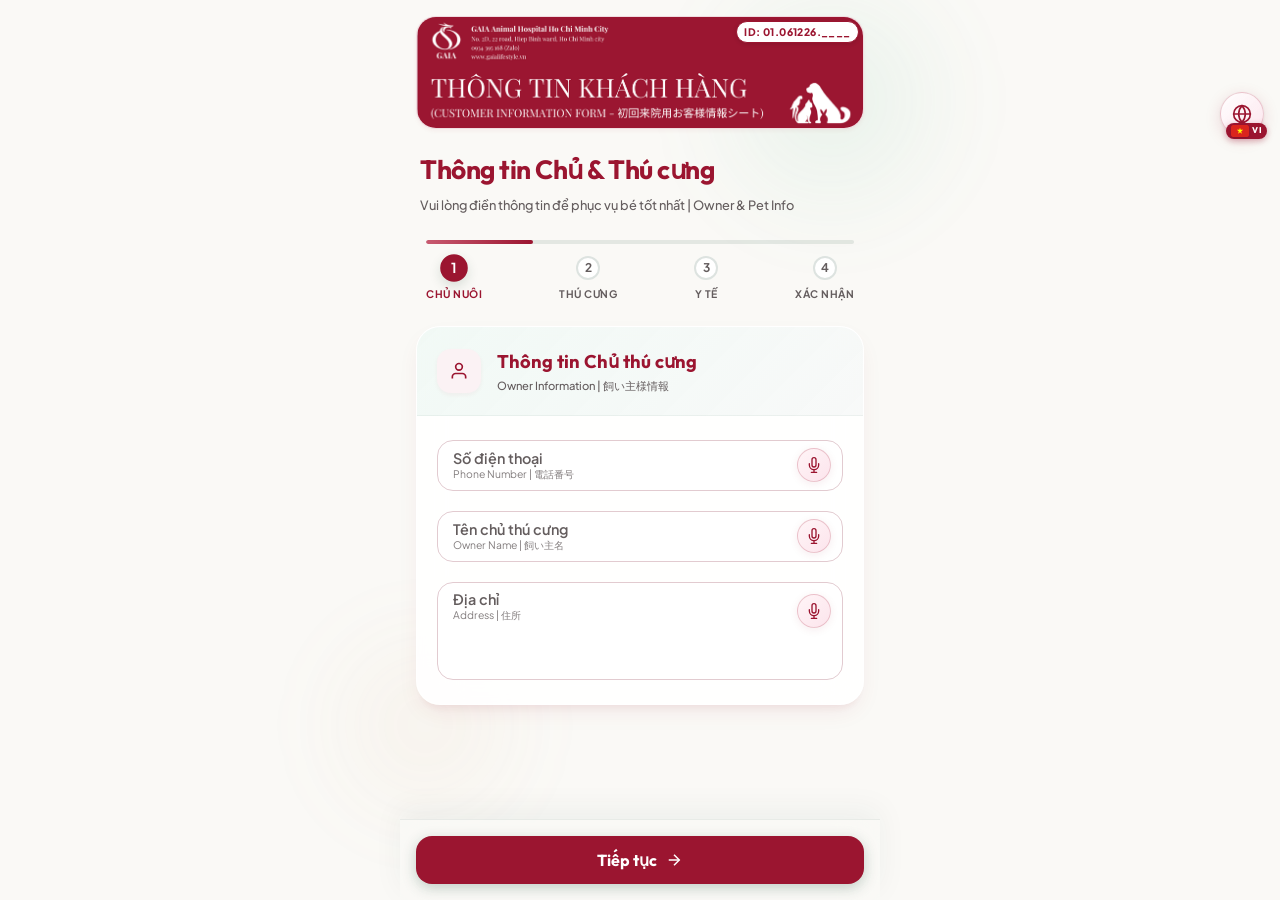
==== commit 52fe30de: "LL" ====
--- a/index.html
+++ b/index.html
@@ -28,6 +28,7 @@
         <header class="app-header">
             <div class="header-banner-area">
                 <img src="Form - G22_files/image002.png" alt="GAIA Animal Hospital" class="gaia-header-banner">
+                <div class="banner-id-badge" id="screen-banner-id">ID: --.------.----</div>
             </div>
 
             <!-- Form Title -->
@@ -661,6 +662,7 @@
         <!-- Brand Header -->
         <div class="print-brand-header">
             <img src="Form - G22_files/image002.png" alt="GAIA Logo" class="print-brand-logo">
+            <div class="banner-id-badge" id="print-banner-id">ID: --.------.----</div>
         </div>
 
         <table class="print-table"
--- a/style.css
+++ b/style.css
@@ -153,13 +153,18 @@
 /* --- Floating Language Selector FAB --- */
 .fab-lang {
     position: fixed;
-    top: 16px;
+    top: 92px;
     right: 16px;
     z-index: 1000;
     display: flex;
     flex-direction: column;
     align-items: flex-end;
     gap: 6px;
+    user-select: none;
+}
+
+.fab-lang.dragging .fab-lang-trigger {
+    cursor: grabbing !important;
 }
 
 .fab-lang-trigger {
@@ -171,7 +176,7 @@
     backdrop-filter: blur(12px);
     -webkit-backdrop-filter: blur(12px);
     color: var(--primary);
-    cursor: pointer;
+    cursor: grab;
     display: flex;
     align-items: center;
     justify-content: center;
@@ -329,6 +334,7 @@
 
 /* Original Header Banner */
 .header-banner-area {
+    position: relative;
     width: 100%;
     margin-bottom: 20px;
     border-radius: 20px;
@@ -345,6 +351,28 @@
     width: 100%;
     height: auto;
     display: block;
+}
+
+.banner-id-badge {
+    position: absolute;
+    top: 3.2%;
+    right: 1.0%;
+    min-width: 17.5%;
+    background: #ffffff;
+    color: #9B1530;
+    font-family: 'Plus Jakarta Sans', var(--font-body);
+    font-weight: 800;
+    font-size: clamp(0.46rem, 1.02vw, 0.65rem);
+    padding: 2px 7px;
+    border-radius: 99px;
+    box-shadow: 0 1px 4px rgba(0, 0, 0, 0.12);
+    letter-spacing: 0.4px;
+    border: 1.2px solid #9B1530;
+    display: flex;
+    align-items: center;
+    justify-content: center;
+    white-space: nowrap;
+    z-index: 10;
 }
 
 /* Collapsible Hospital Info Card */
@@ -1411,9 +1439,34 @@
     }
 
     .print-brand-header {
+        position: relative !important;
         width: 100% !important;
         margin-bottom: 20px !important;
         display: block !important;
+    }
+
+    .print-brand-header .banner-id-badge {
+        position: absolute !important;
+        top: 3.2% !important;
+        right: 1.0% !important;
+        min-width: 17.5% !important;
+        background: #ffffff !important;
+        color: #9B1530 !important;
+        font-family: "Times New Roman", Times, serif !important;
+        font-weight: bold !important;
+        font-size: 8.5pt !important;
+        padding: 2px 7px !important;
+        border-radius: 99px !important;
+        border: 1.2px solid #9B1530 !important;
+        display: flex !important;
+        visibility: visible !important;
+        opacity: 1 !important;
+        align-items: center !important;
+        justify-content: center !important;
+        white-space: nowrap !important;
+        z-index: 9999 !important;
+        -webkit-print-color-adjust: exact !important;
+        print-color-adjust: exact !important;
     }
 
     .print-brand-logo {
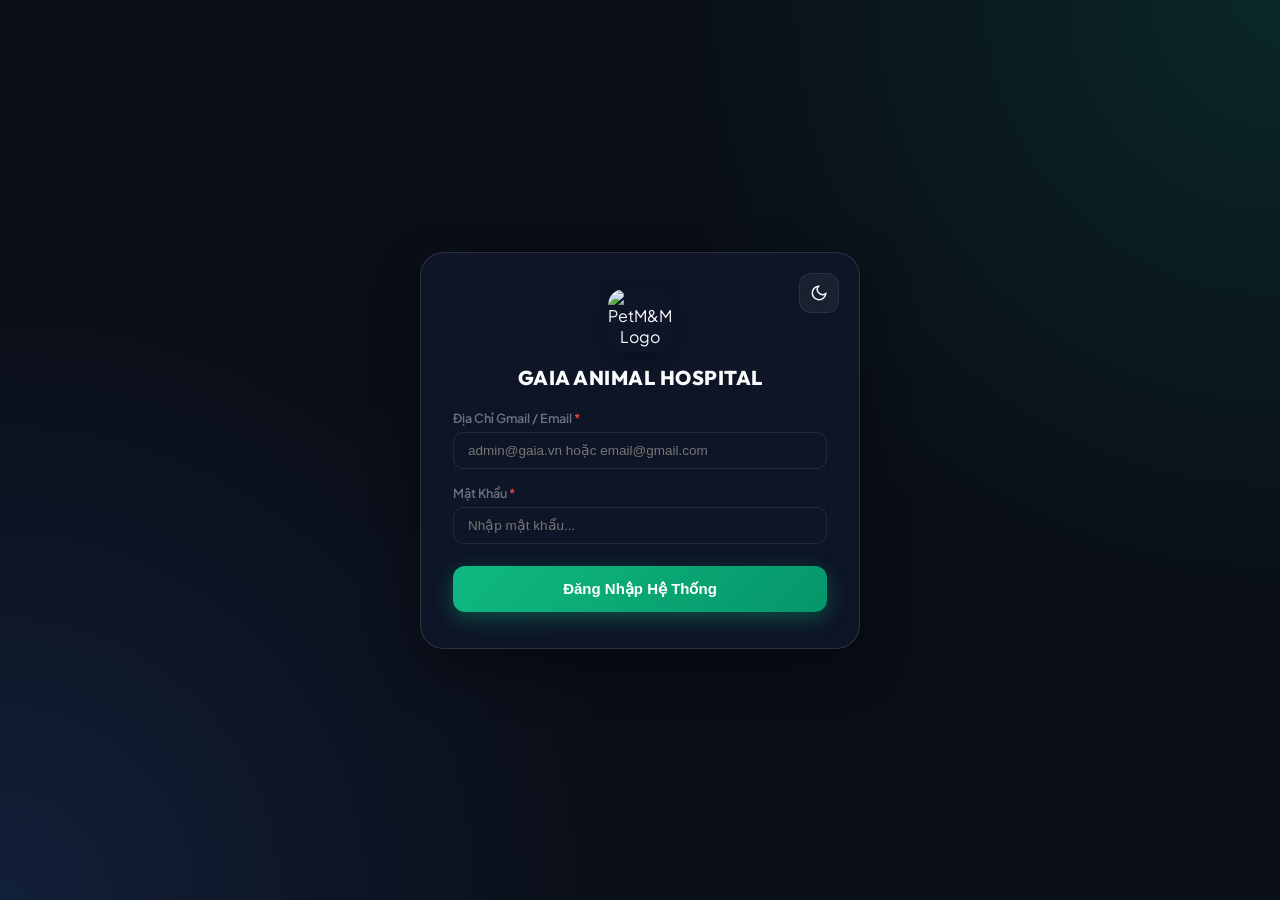
==== commit 44c545ed: "SSSLLS" ====
--- a/index.html
+++ b/index.html
@@ -1,673 +1,2656 @@
 <!DOCTYPE html>
-<html lang="vi">
+<html lang="vi" data-theme="dark">
 
 <head>
     <meta charset="UTF-8">
-    <meta name="viewport" content="width=device-width, initial-scale=1.0, maximum-scale=1.0, user-scalable=no">
-    <title>GAIA Animal Hospital Ho Chi Minh City - Form G22</title>
-    <!-- Google Fonts -->
+    <meta name="viewport" content="width=device-width, initial-scale=1.0">
+    <title>GAIA Animal Hospital</title>
+
     <link rel="preconnect" href="https://fonts.googleapis.com">
     <link rel="preconnect" href="https://fonts.gstatic.com" crossorigin>
     <link
         href="https://fonts.googleapis.com/css2?family=Outfit:wght@300;400;500;600;700&family=Plus+Jakarta+Sans:wght@300;400;500;600;700&display=swap"
         rel="stylesheet">
-    <!-- Favicon -->
+
     <link rel="icon" type="image/png"
         href="https://encrypted-tbn0.gstatic.com/images?q=tbn:ANd9GcQfZlyZoMKUpHV2xiHp5ye-OgqCT0_MYlHEIA&s">
-    <!-- Link CSS -->
-    <link rel="stylesheet" href="style.css">
+
+    <link rel="stylesheet" href="admin-style.css?v=9">
+    <link rel="stylesheet" href="menu-style.css?v=36">
+
+    <script src="https://cdnjs.cloudflare.com/ajax/libs/pdf.js/3.11.174/pdf.min.js"></script>
 </head>
 
 <body>
-    <div class="app-container">
-        <!-- Floating Leaves Decorative Elements -->
-        <div class="leaf leaf-1"></div>
-        <div class="leaf leaf-2"></div>
-
-        <!-- Header Area -->
-        <header class="app-header">
-            <div class="header-banner-area">
-                <img src="Form - G22_files/image002.png" alt="GAIA Animal Hospital" class="gaia-header-banner">
-                <div class="banner-id-badge" id="screen-banner-id">ID: --.------.----</div>
-            </div>
-
-            <!-- Form Title -->
-            <div class="header-title-section">
-                <h1 id="main-title" data-key="title">Thông tin Chủ & Thú cưng</h1>
-                <p id="sub-title" class="sub-translation" data-key="subtitle">Owner & Pet Information | 飼い主様・ペット情報</p>
-            </div>
-
-
-            <!-- Progress Tracker -->
-            <div class="progress-container">
-                <div class="progress-bar-bg">
-                    <div class="progress-bar-fill" style="width: 25%;"></div>
-                </div>
-                <div class="steps-indicator">
-                    <div class="step-dot active" data-step="1">
-                        <span class="step-num">1</span>
-                        <span class="step-label" data-key="step_owner">Chủ nuôi</span>
-                    </div>
-                    <div class="step-dot" data-step="2">
-                        <span class="step-num">2</span>
-                        <span class="step-label" data-key="step_pet">Thú cưng</span>
-                    </div>
-                    <div class="step-dot" data-step="3">
-                        <span class="step-num">3</span>
-                        <span class="step-label" data-key="step_medical">Y tế</span>
-                    </div>
-                    <div class="step-dot" data-step="4">
-                        <span class="step-num">4</span>
-                        <span class="step-label" data-key="step_confirm">Xác nhận</span>
-                    </div>
-                </div>
-            </div>
-        </header>
-
-        <!-- Form Element -->
-        <form id="gaia-intake-form" class="form-wizard" novalidate>
-
-            <!-- HONEYPOT ANTI-SPAM: Hidden field - real users never fill this, bots do -->
-            <div style="position:absolute;left:-9999px;top:-9999px;opacity:0;pointer-events:none;height:0;overflow:hidden;"
-                aria-hidden="true" tabindex="-1">
-                <label for="hp-website">Website (do not fill this)</label>
-                <input type="text" id="hp-website" name="website" autocomplete="off" tabindex="-1">
-                <input type="text" id="hp-email" name="email_address" autocomplete="off" tabindex="-1">
-            </div>
-
-            <!-- STEP 1: OWNER INFORMATION -->
-            <section class="wizard-step active" id="step-1">
-                <div class="card">
-                    <div class="card-header">
-                        <div class="card-icon-wrap">
-                            <svg viewBox="0 0 24 24" fill="none" stroke="currentColor" stroke-width="2"
-                                class="card-header-icon">
+
+    <div id="login-screen" class="login-screen-overlay" style="display: none;">
+        <div class="login-card">
+
+            <button type="button" id="login-theme-toggle-btn" class="login-theme-btn"
+                title="Chuyển đổi Chế độ Sáng / Tối">
+                <svg class="theme-icon icon-moon" viewBox="0 0 24 24" fill="none" stroke="currentColor"
+                    stroke-width="2">
+                    <path d="M21 12.79A9 9 0 1 1 11.21 3 7 7 0 0 0 21 12.79z"></path>
+                </svg>
+            </button>
+
+            <div class="login-header">
+                <img src="https://zbuvpurdwatdxltapgbg.supabase.co/storage/v1/object/public/vattu_images/logo_cn1_1789392835047.png"
+                    alt="PetM&M Logo" class="login-logo">
+                <h2>PetM&M ANIMAL HOSPITAL</h2>
+            </div>
+
+            <form id="login-form" class="login-form-body">
+                <div class="form-group">
+                    <label>Địa Chỉ Gmail / Email <span class="required">*</span></label>
+                    <input type="email" id="login-email" placeholder="admin@gaia.vn hoặc email@gmail.com" required>
+                </div>
+                <div class="form-group">
+                    <label>Mật Khẩu <span class="required">*</span></label>
+                    <input type="password" id="login-pass" placeholder="Nhập mật khẩu..." required>
+                </div>
+
+                <div id="login-error-msg" class="login-error-alert" style="display: none;"></div>
+
+                <button type="submit" id="btn-login" class="btn-submit-login">Đăng Nhập Hệ Thống</button>
+            </form>
+        </div>
+    </div>
+
+    <div class="app-wrapper">
+
+        <aside class="app-sidebar">
+            <div class="sidebar-brand">
+                <div class="brand-logo-wrap">
+                    <img src="https://encrypted-tbn0.gstatic.com/images?q=tbn:ANd9GcQfZlyZoMKUpHV2xiHp5ye-OgqCT0_MYlHEIA&s"
+                        alt="GAIA Logo" class="brand-logo-img">
+                </div>
+                <div class="brand-info">
+                    <span class="brand-title">GAIA Hospital</span>
+                    <span class="brand-tag">Hệ thống quản lý</span>
+                </div>
+            </div>
+
+            <nav class="sidebar-nav-container">
+                <span class="nav-section-title">CHỨC NĂNG CHÍNH</span>
+
+                <a class="sidebar-nav-item" data-view="tong-quan">
+                    <svg class="nav-icon" viewBox="0 0 24 24" fill="none" stroke="currentColor" stroke-width="2">
+                        <rect x="3" y="3" width="7" height="7" rx="1.5"></rect>
+                        <rect x="14" y="3" width="7" height="7" rx="1.5"></rect>
+                        <rect x="14" y="14" width="7" height="7" rx="1.5"></rect>
+                        <rect x="3" y="14" width="7" height="7" rx="1.5"></rect>
+                    </svg>
+                    <span>Tổng quan</span>
+                </a>
+
+                <a class="sidebar-nav-item active" data-view="lich-kham">
+                    <svg class="nav-icon" viewBox="0 0 24 24" fill="none" stroke="currentColor" stroke-width="2">
+                        <rect x="3" y="4" width="18" height="18" rx="2" ry="2"></rect>
+                        <line x1="16" y1="2" x2="16" y2="6"></line>
+                        <line x1="8" y1="2" x2="8" y2="6"></line>
+                        <line x1="3" y1="10" x2="21" y2="10"></line>
+                    </svg>
+                    <span>Lịch Khám</span>
+                    <div class="nav-count-wrapper">
+                        <span class="nav-count-today" id="schedule-today-count" title="Hồ sơ hôm nay">0</span>
+                        <span class="nav-count-total" id="schedule-total-count" title="Tổng tất cả hồ sơ">(0)</span>
+                    </div>
+                </a>
+
+                <div class="sidebar-nav-group">
+                    <a class="sidebar-nav-item" data-view="vat-tu">
+                        <svg class="nav-icon" viewBox="0 0 24 24" fill="none" stroke="currentColor" stroke-width="2">
+                            <path
+                                d="M21 16V8a2 2 0 0 0-1-1.73l-7-4a2 2 0 0 0-2 0l-7 4A2 2 0 0 0 3 8v8a2 2 0 0 0 1 1.73l7 4a2 2 0 0 0 2 0l7-4A2 2 0 0 0 21 16z">
+                            </path>
+                            <polyline points="3.27 6.96 12 12.01 20.73 6.96"></polyline>
+                            <line x1="12" y1="22.08" x2="12" y2="12"></line>
+                        </svg>
+                        <span>Vật Tư</span>
+                    </a>
+
+                    <div class="sidebar-sub-nav">
+                        <a class="sidebar-sub-item" data-view="nhap-xuat">
+                            <svg class="sub-nav-icon" viewBox="0 0 24 24" fill="none" stroke="currentColor" stroke-width="2" stroke-linecap="round" stroke-linejoin="round">
+                                <path d="M7 16V4M7 4L3 8M7 4l4 4"></path>
+                                <path d="M17 8v12M17 20l4-4M17 20l-4-4"></path>
+                            </svg>
+                            <span>Nhập Xuất</span>
+                        </a>
+                        <a class="sidebar-sub-item" data-view="the-kho">
+                            <svg class="sub-nav-icon" viewBox="0 0 24 24" fill="none" stroke="currentColor" stroke-width="2" stroke-linecap="round" stroke-linejoin="round">
+                                <rect x="3" y="4" width="18" height="16" rx="2"></rect>
+                                <line x1="7" y1="8" x2="17" y2="8"></line>
+                                <line x1="7" y1="12" x2="17" y2="12"></line>
+                                <line x1="7" y1="16" x2="13" y2="16"></line>
+                            </svg>
+                            <span>Thẻ Kho</span>
+                        </a>
+                        <a class="sidebar-sub-item" data-view="kiem-kho">
+                            <svg class="sub-nav-icon" viewBox="0 0 24 24" fill="none" stroke="currentColor" stroke-width="2" stroke-linecap="round" stroke-linejoin="round">
+                                <path d="M9 11l3 3L22 4"></path>
+                                <path d="M21 12v7a2 2 0 0 1-2 2H5a2 2 0 0 1-2-2V5a2 2 0 0 1 2-2h11"></path>
+                            </svg>
+                            <span>Kiểm Kho</span>
+                        </a>
+                        <a class="sidebar-sub-item" data-view="can-bang-kho" id="sidebar-sub-can-bang-kho" style="display: none;">
+                            <svg class="sub-nav-icon" viewBox="0 0 24 24" fill="none" stroke="currentColor" stroke-width="2" stroke-linecap="round" stroke-linejoin="round">
+                                <path d="M12 3v18M3 9l9-6 9 6M6 15l6 6 6-6"></path>
+                                <circle cx="12" cy="12" r="2"></circle>
+                            </svg>
+                            <span>Cân Bằng Kho</span>
+                        </a>
+                    </div>
+                </div>
+
+                <div class="sidebar-nav-group">
+                    <a class="sidebar-nav-item" data-view="cai-dat">
+                        <svg class="nav-icon" viewBox="0 0 24 24" fill="none" stroke="currentColor" stroke-width="2">
+                            <circle cx="12" cy="12" r="3"></circle>
+                            <path d="M19.4 15a1.65 1.65 0 0 0 .33 1.82l.06.06a2 2 0 0 1 0 2.83 2 2 0 0 1-2.83 0l-.06-.06a1.65 1.65 0 0 0-1.82-.33 1.65 1.65 0 0 0-1 1.51V21a2 2 0 0 1-2 2 2 2 0 0 1-2-2v-.09A1.65 1.65 0 0 0 9 19.4a1.65 1.65 0 0 0-1.82.33l-.06.06a2 2 0 0 1-2.83 0 2 2 0 0 1 0-2.83l.06-.06a1.65 1.65 0 0 0 .33-1.82 1.65 1.65 0 0 0-1.51-1H3a2 2 0 0 1-2-2 2 2 0 0 1 2-2h.09A1.65 1.65 0 0 0 4.6 9a1.65 1.65 0 0 0-.33-1.82l-.06-.06a2 2 0 0 1 0-2.83 2 2 0 0 1 2.83 0l.06.06a1.65 1.65 0 0 0 1.82.33H9a1.65 1.65 0 0 0 1-1.51V3a2 2 0 0 1 2-2 2 2 0 0 1 2 2v.09a1.65 1.65 0 0 0 1 1.51 1.65 1.65 0 0 0 1.82-.33l.06-.06a2 2 0 0 1 2.83 0 2 2 0 0 1 0 2.83l-.06.06a1.65 1.65 0 0 0-.33 1.82V9a1.65 1.65 0 0 0 1.51 1H21a2 2 0 0 1 2 2 2 2 0 0 1-2 2h-.09a1.65 1.65 0 0 0-1.51 1z"></path>
+                        </svg>
+                        <span>Cài Đặt</span>
+                    </a>
+
+                    <div class="sidebar-sub-nav">
+                        <a class="sidebar-sub-item" data-view="nhan-su">
+                            <svg class="sub-nav-icon" viewBox="0 0 24 24" fill="none" stroke="currentColor" stroke-width="2" stroke-linecap="round" stroke-linejoin="round">
+                                <path d="M17 21v-2a4 4 0 0 0-4-4H5a4 4 0 0 0-4 4v2"></path>
+                                <circle cx="9" cy="7" r="4"></circle>
+                                <path d="M23 21v-2a4 4 0 0 0-3-3.87"></path>
+                                <path d="M16 3.13a4 4 0 0 1 0 7.75"></path>
+                            </svg>
+                            <span>Nhân Sự</span>
+                        </a>
+                        <a class="sidebar-sub-item" data-view="thong-tin">
+                            <svg class="sub-nav-icon" viewBox="0 0 24 24" fill="none" stroke="currentColor" stroke-width="2" stroke-linecap="round" stroke-linejoin="round">
+                                <path d="M3 9l9-7 9 7v11a2 2 0 0 1-2 2H5a2 2 0 0 1-2-2z"></path>
+                                <polyline points="9 22 9 12 15 12 15 22"></polyline>
+                            </svg>
+                            <span>Thông Tin</span>
+                        </a>
+                    </div>
+                </div>
+            </nav>
+
+            <div class="sidebar-footer">
+                <button type="button" id="theme-toggle-btn" class="theme-toggle-btn"
+                    title="Chuyển đổi giao diện Sáng / Tối">
+                    <div class="theme-btn-left">
+                        <svg class="theme-icon icon-moon" viewBox="0 0 24 24" fill="none" stroke="currentColor"
+                            stroke-width="2">
+                            <path d="M21 12.79A9 9 0 1 1 11.21 3 7 7 0 0 0 21 12.79z"></path>
+                        </svg>
+                        <span id="theme-toggle-label">Chế độ Tối</span>
+                    </div>
+                    <div class="theme-switch-track">
+                        <div class="theme-switch-thumb"></div>
+                    </div>
+                </button>
+            </div>
+        </aside>
+
+        <main class="app-main-content">
+
+            <header class="app-global-header">
+
+                <div class="header-branch-info">
+                    <div class="branch-main-row">
+                        <h1 class="header-hospital-title">GAIA Animal Hospital Ho Chi Minh City</h1>
+                    </div>
+                    <div class="branch-sub-row">
+                        <a id="header-map-link"
+                            href="https://maps.google.com/?q=No.+2D,+22+Road,+Hiep+Binh+Ward,+Ho+Chi+Minh+City"
+                            target="_blank" rel="noopener noreferrer" class="branch-detail-item header-interactive-link"
+                            title="B&#7845;m &#273;&#7875; m&#7903; v&#7883; tr&#237; tr&#234;n Google Maps">
+                            <svg viewBox="0 0 24 24" fill="none" stroke="currentColor" stroke-width="2" class="detail-icon">
+                                <path d="M21 10c0 7-9 13-9 13s-9-6-9-13a9 9 0 0 1 18 0z"></path>
+                                <circle cx="12" cy="10" r="3"></circle>
+                            </svg>
+                            <span id="header-user-branch-location">Chi Nh&#225;nh TP.HCM</span>
+                        </a>
+                        <span class="branch-divider">&bull;</span>
+                        <a href="https://zalo.me/0934395168" target="_blank" rel="noopener noreferrer"
+                            class="branch-detail-item header-interactive-link"
+                            title="B&#7845;m &#273;&#7875; chat Zalo">
+                            <svg viewBox="0 0 24 24" fill="none" stroke="currentColor" stroke-width="2" class="detail-icon">
+                                <path d="M22 16.92v3a2 2 0 0 1-2.18 2 19.79 19.79 0 0 1-8.63-3.07 19.5 19.5 0 0 1-6-6 19.79 19.79 0 0 1-3.07-8.67A2 2 0 0 1 4.11 2h3a2 2 0 0 1 2 1.72 12.84 12.84 0 0 0 .7 2.81 2 2 0 0 1-.45 2.11L8.09 9.91a16 16 0 0 0 6 6l1.27-1.27a2 2 0 0 1 2.11-.45 12.84 12.84 0 0 0 2.81.7A2 2 0 0 1 22 16.92z"></path>
+                            </svg>
+                            <span>0934 395 168 (Zalo)</span>
+                        </a>
+                        <span class="branch-divider">&bull;</span>
+                        <a href="https://www.gaialifestyle.vn" target="_blank" rel="noopener noreferrer"
+                            class="branch-detail-item header-interactive-link" title="Website GAIA">
+                            <svg viewBox="0 0 24 24" fill="none" stroke="currentColor" stroke-width="2" class="detail-icon">
+                                <circle cx="12" cy="12" r="10"></circle>
+                                <line x1="2" y1="12" x2="22" y2="12"></line>
+                                <path d="M12 2a15.3 15.3 0 0 1 4 10 15.3 15.3 0 0 1-4 10 15.3 15.3 0 0 1-4-10 15.3 15.3 0 0 1 4-10z"></path>
+                            </svg>
+                            <span>www.gaialifestyle.vn</span>
+                        </a>
+                    </div>
+                </div>
+
+                <div class="gs-inline-wrap" id="gs-inline-wrap">
+                    <div class="gs-inline-bar">
+                        <svg class="gs-inline-icon" viewBox="0 0 24 24" fill="none" stroke="currentColor" stroke-width="2.2">
+                            <circle cx="11" cy="11" r="8"></circle>
+                            <line x1="21" y1="21" x2="16.65" y2="16.65"></line>
+                        </svg>
+                        <input
+                            type="text"
+                            id="gs-header-input"
+                            class="gs-inline-input"
+                            placeholder="T&#236;m ki&#7871;m v&#7853;t t&#432;, &#273;&#417;n kho, ca kh&#225;m... (Ctrl+K)"
+                            autocomplete="off"
+                            spellcheck="false"
+                        >
+                        <kbd class="gs-inline-kbd">Ctrl K</kbd>
+                    </div>
+
+                    <div class="gs-inline-dropdown" id="gs-inline-dropdown"></div>
+                </div>
+
+                <div class="header-user-area">
+                    <div class="user-profile-widget" id="user-profile-widget">
+                        <div class="user-avatar" id="header-user-avatar">NV</div>
+                        <div class="user-info-text">
+                            <span class="user-display-name" id="header-user-name">Đang tải...</span>
+                            <span class="user-role-badge role-badge-staff" id="header-user-role">Nhân viên</span>
+                        </div>
+                        <svg class="dropdown-chevron" viewBox="0 0 24 24" fill="none" stroke="currentColor"
+                            stroke-width="2">
+                            <polyline points="6 9 12 15 18 9"></polyline>
+                        </svg>
+                    </div>
+
+                    <div id="user-profile-dropdown" class="user-profile-dropdown">
+                        <div class="dropdown-header">
+                            <p class="dropdown-email" id="dropdown-user-email">email@gaia.vn</p>
+                            <p class="dropdown-phone" id="dropdown-user-phone">0934395168</p>
+                        </div>
+                        <div class="dropdown-divider"></div>
+                        <button type="button" class="dropdown-item" id="btn-edit-my-profile">
+                            <svg viewBox="0 0 24 24" fill="none" stroke="currentColor" stroke-width="2">
                                 <path d="M20 21v-2a4 4 0 0 0-4-4H8a4 4 0 0 0-4 4v2"></path>
                                 <circle cx="12" cy="7" r="4"></circle>
                             </svg>
-                        </div>
-                        <div>
-                            <h2 data-key="section_owner">Thông tin Chủ thú cưng</h2>
-                            <p class="section-sub">Owner Information | 飼い主様情報</p>
-                        </div>
-                    </div>
-
-                    <div class="card-body">
-                        <!-- Phone Number -->
-                        <div class="input-group">
-                            <input type="tel" id="owner-phone" name="ownerPhone" required placeholder=" "
-                                pattern="[0-9\s\-\+\(\)]{9,15}">
-                            <label for="owner-phone">
-                                <span class="label-primary" data-key="label_owner_phone">Số điện thoại</span>
-                                <span class="label-sub">Phone Number | 電話番号</span>
-                            </label>
-                            <span class="error-msg" data-key="error_phone">Số điện thoại không hợp lệ</span>
-                        </div>
-
-                        <!-- Owner Name -->
-                        <div class="input-group">
-                            <input type="text" id="owner-name" name="ownerName" required placeholder=" ">
-                            <label for="owner-name">
-                                <span class="label-primary" data-key="label_owner_name">Tên chủ thú cưng</span>
-                                <span class="label-sub">Owner Name | 飼い主名</span>
-                            </label>
-                            <span class="error-msg" data-key="error_required">Vui lòng điền thông tin này</span>
-                        </div>
-
-                        <!-- Address -->
-                        <div class="input-group">
-                            <textarea id="owner-address" name="ownerAddress" required placeholder=" "
-                                rows="3"></textarea>
-                            <label for="owner-address">
-                                <span class="label-primary" data-key="label_owner_address">Địa chỉ</span>
-                                <span class="label-sub">Address | 住所</span>
-                            </label>
-                            <button type="button" class="btn-textarea-toggle" tabindex="-1">
-                                <span class="toggle-icon">▲</span>
-                                <span class="toggle-text" data-key="btn_collapse">Ẩn bớt</span>
+                            <span>Đổi thông tin cá nhân</span>
+                        </button>
+                        <div class="dropdown-divider"></div>
+                        <button type="button" class="dropdown-item btn-logout" id="btn-app-logout">
+                            <svg viewBox="0 0 24 24" fill="none" stroke="currentColor" stroke-width="2">
+                                <path d="M9 21H5a2 2 0 0 1-2-2V5a2 2 0 0 1 2-2h4"></path>
+                                <polyline points="16 17 21 12 16 7"></polyline>
+                                <line x1="21" y1="12" x2="9" y2="12"></line>
+                            </svg>
+                            <span>Đăng xuất</span>
+                        </button>
+                    </div>
+                </div>
+            </header>
+
+            <section id="view-tong-quan" class="view-panel">
+                <div class="tq-dashboard-container">
+
+                    <div class="tq-header-bar">
+                        <div class="tq-header-left">
+                            <div class="tq-brand-icon">
+                                <svg width="24" height="24" viewBox="0 0 24 24" fill="none" stroke="currentColor" stroke-width="2.2">
+                                    <rect x="3" y="3" width="7" height="7" rx="1.5"></rect>
+                                    <rect x="14" y="3" width="7" height="7" rx="1.5"></rect>
+                                    <rect x="14" y="14" width="7" height="7" rx="1.5"></rect>
+                                    <rect x="3" y="14" width="7" height="7" rx="1.5"></rect>
+                                </svg>
+                            </div>
+                            <div>
+                                <div class="tq-greeting" id="tq-user-greeting">Chào mừng bạn trở lại! 👋</div>
+
+                            </div>
+                        </div>
+
+                        <div class="tq-header-right">
+                            <div class="tq-live-widget">
+                                <span class="tq-live-dot"></span>
+                                <div class="tq-time-block">
+                                    <span id="tq-live-clock" class="tq-clock-text">--:--:--</span>
+                                    <span id="tq-live-date" class="tq-date-text">--, --/--/----</span>
+                                </div>
+                            </div>
+
+                            <div class="tq-filter-group">
+                                <label for="tq-branch-filter" class="tq-filter-label">Chi nhánh:</label>
+                                <select id="tq-branch-filter" class="tq-select-branch">
+                                    <option value="all">🌐 Toàn Hệ Thống</option>
+                                </select>
+                            </div>
+
+                            <button id="tq-btn-refresh" class="tq-btn-refresh" title="Làm mới dữ liệu tổng quan">
+                                <svg width="16" height="16" viewBox="0 0 24 24" fill="none" stroke="currentColor" stroke-width="2.2">
+                                    <polyline points="23 4 23 10 17 10"></polyline>
+                                    <polyline points="1 20 1 14 7 14"></polyline>
+                                    <path d="M3.51 9a9 9 0 0 1 14.85-3.36L23 10M1 14l4.64 4.36A9 9 0 0 0 20.49 15"></path>
+                                </svg>
+                                <span>Làm Mới</span>
                             </button>
-                            <span class="error-msg" data-key="error_required">Vui lòng điền thông tin này</span>
-                        </div>
-                    </div>
+                        </div>
+                    </div>
+
+                    <div class="tq-kpi-grid">
+
+                        <div class="tq-kpi-card card-kpi-intakes" onclick="jumpToView('lich-kham')">
+                            <div class="tq-kpi-header">
+                                <div class="tq-kpi-icon icon-emerald">
+                                    <svg width="22" height="22" viewBox="0 0 24 24" fill="none" stroke="currentColor" stroke-width="2.2">
+                                        <path d="M22 12h-4l-3 9L9 3l-3 9H2"></path>
+                                    </svg>
+                                </div>
+                                <span id="tq-kpi-intakes-badge" class="tq-card-badge badge-warning">--</span>
+                            </div>
+                            <div class="tq-kpi-body">
+                                <span class="tq-kpi-title">Ca Khám Tiếp Nhận Hôm Nay</span>
+                                <div class="tq-kpi-val-row">
+                                    <span id="tq-kpi-intakes-val" class="tq-kpi-val">0 ca</span>
+                                    <span class="tq-kpi-arrow">→</span>
+                                </div>
+                                <span id="tq-kpi-intakes-desc" class="tq-kpi-desc">0 đã khám xong • 0 đang tiếp nhận</span>
+                            </div>
+                        </div>
+
+                        <div class="tq-kpi-card card-kpi-stock" onclick="jumpToVatTuLowStock()">
+                            <div class="tq-kpi-header">
+                                <div class="tq-kpi-icon icon-amber">
+                                    <svg width="22" height="22" viewBox="0 0 24 24" fill="none" stroke="currentColor" stroke-width="2.2">
+                                        <path d="M10.29 3.86L1.82 18a2 2 0 0 0 1.71 3h16.94a2 2 0 0 0 1.71-3L13.71 3.86a2 2 0 0 0-3.42 0z"></path>
+                                        <line x1="12" y1="9" x2="12" y2="13"></line>
+                                        <line x1="12" y1="17" x2="12.01" y2="17"></line>
+                                    </svg>
+                                </div>
+                                <span id="tq-kpi-stock-badge" class="tq-card-badge badge-danger">--</span>
+                            </div>
+                            <div class="tq-kpi-body">
+                                <span class="tq-kpi-title">Vật Tư & Thuốc Cảnh Báo Tồn</span>
+                                <div class="tq-kpi-val-row">
+                                    <span id="tq-kpi-stock-val" class="tq-kpi-val">0 loại</span>
+                                    <span class="tq-kpi-arrow">→</span>
+                                </div>
+                                <span id="tq-kpi-stock-desc" class="tq-kpi-desc">0 hết hàng • 0 dưới mức an toàn</span>
+                            </div>
+                        </div>
+
+                        <div class="tq-kpi-card card-kpi-expiry" onclick="jumpToVatTuExpiryWatch()">
+                            <div class="tq-kpi-header">
+                                <div class="tq-kpi-icon icon-rose">
+                                    <svg width="22" height="22" viewBox="0 0 24 24" fill="none" stroke="currentColor" stroke-width="2.2">
+                                        <circle cx="12" cy="12" r="10"></circle>
+                                        <polyline points="12 6 12 12 16 14"></polyline>
+                                    </svg>
+                                </div>
+                                <span id="tq-kpi-expiry-badge" class="tq-card-badge badge-warning">--</span>
+                            </div>
+                            <div class="tq-kpi-body">
+                                <span class="tq-kpi-title">Dược Phẩm Cận Hạn Dùng (≤60d)</span>
+                                <div class="tq-kpi-val-row">
+                                    <span id="tq-kpi-expiry-val" class="tq-kpi-val">0 loại</span>
+                                    <span class="tq-kpi-arrow">→</span>
+                                </div>
+                                <span id="tq-kpi-expiry-desc" class="tq-kpi-desc">Cần ưu tiên luân chuyển hoặc xuất kho</span>
+                            </div>
+                        </div>
+
+                        <div class="tq-kpi-card card-kpi-orders" onclick="jumpToView('nhap-xuat')">
+                            <div class="tq-kpi-header">
+                                <div class="tq-kpi-icon icon-indigo">
+                                    <svg width="22" height="22" viewBox="0 0 24 24" fill="none" stroke="currentColor" stroke-width="2.2">
+                                        <path d="M21 16V8a2 2 0 0 0-1-1.73l-7-4a2 2 0 0 0-2 0l-7 4A2 2 0 0 0 3 8v8a2 2 0 0 0 1 1.73l7 4a2 2 0 0 0 2 0l7-4A2 2 0 0 0 21 16z"></path>
+                                    </svg>
+                                </div>
+                                <span class="tq-card-badge badge-info">Realtime</span>
+                            </div>
+                            <div class="tq-kpi-body">
+                                <span class="tq-kpi-title">Đơn Nhập / Xuất Kho Gần Đây</span>
+                                <div class="tq-kpi-val-row">
+                                    <span id="tq-kpi-orders-val" class="tq-kpi-val">0 đơn</span>
+                                    <span class="tq-kpi-arrow">→</span>
+                                </div>
+                                <span id="tq-kpi-orders-desc" class="tq-kpi-desc">Tổng số đơn nhập, xuất & luân chuyển</span>
+                            </div>
+                        </div>
+
+                    </div>
+
+                    <div class="tq-quick-actions-bar">
+                        <div class="tq-qa-title">
+                            <svg width="18" height="18" viewBox="0 0 24 24" fill="none" stroke="currentColor" stroke-width="2">
+                                <polygon points="13 2 3 14 12 14 11 22 21 10 12 10 13 2"></polygon>
+                            </svg>
+                            <span>Thao Tác Nhanh:</span>
+                        </div>
+                        <div class="tq-qa-buttons">
+                            <button class="tq-qa-btn" onclick="jumpToView('lich-kham')">
+                                <svg width="16" height="16" viewBox="0 0 24 24" fill="none" stroke="currentColor" stroke-width="2"><path d="M12 5v14M5 12h14"></path></svg>
+                                <span>Tiếp Nhận Ca Mới</span>
+                            </button>
+                            <button class="tq-qa-btn" onclick="jumpToView('vat-tu')">
+                                <svg width="16" height="16" viewBox="0 0 24 24" fill="none" stroke="currentColor" stroke-width="2"><rect x="3" y="3" width="18" height="18" rx="2" ry="2"></rect><line x1="12" y1="8" x2="12" y2="16"></line><line x1="8" y1="12" x2="16" y2="12"></line></svg>
+                                <span>Thêm Vật Tư</span>
+                            </button>
+                            <button class="tq-qa-btn" onclick="jumpToView('nhap-xuat')">
+                                <svg width="16" height="16" viewBox="0 0 24 24" fill="none" stroke="currentColor" stroke-width="2"><path d="M14 2H6a2 2 0 0 0-2 2v16a2 2 0 0 0 2 2h12a2 2 0 0 0 2-2V8z"></path><polyline points="14 2 14 8 20 8"></polyline><line x1="12" y1="18" x2="12" y2="12"></line><line x1="9" y1="15" x2="15" y2="15"></line></svg>
+                                <span>Tạo Đơn Nhập / Xuất</span>
+                            </button>
+                            <button class="tq-qa-btn" onclick="jumpToView('kiem-kho')">
+                                <svg width="16" height="16" viewBox="0 0 24 24" fill="none" stroke="currentColor" stroke-width="2"><path d="M3 7V5a2 2 0 0 1 2-2h2M17 3h2a2 2 0 0 1 2 2v2M21 17v2a2 2 0 0 1-2 2h-2M7 21H5a2 2 0 0 1-2-2v-2"></path><line x1="7" y1="12" x2="17" y2="12"></line></svg>
+                                <span>Quét Kiểm Kho QR</span>
+                            </button>
+                            <button class="tq-qa-btn" onclick="jumpToView('can-bang-kho')">
+                                <svg width="16" height="16" viewBox="0 0 24 24" fill="none" stroke="currentColor" stroke-width="2"><polygon points="12 2 2 7 12 12 22 7 12 2"></polygon><polyline points="2 17 12 22 22 17"></polyline><polyline points="2 12 12 17 22 12"></polyline></svg>
+                                <span>Cân Bằng GPET</span>
+                            </button>
+                            <button class="tq-qa-btn" onclick="jumpToView('the-kho')">
+                                <svg width="16" height="16" viewBox="0 0 24 24" fill="none" stroke="currentColor" stroke-width="2"><path d="M4 19.5A2.5 2.5 0 0 1 6.5 17H20"></path><path d="M6.5 2H20v20H6.5A2.5 2.5 0 0 1 4 19.5v-15A2.5 2.5 0 0 1 6.5 2z"></path></svg>
+                                <span>Sổ Thẻ Kho</span>
+                            </button>
+                        </div>
+                    </div>
+
+                    <div class="tq-main-layout">
+
+                        <div class="tq-main-col-left">
+
+                            <div class="tq-widget-card">
+                                <div class="tq-widget-header">
+                                    <div class="tq-widget-title-wrap">
+                                        <div class="tq-widget-icon icon-emerald">
+                                            <svg width="18" height="18" viewBox="0 0 24 24" fill="none" stroke="currentColor" stroke-width="2"><path d="M22 12h-4l-3 9L9 3l-3 9H2"></path></svg>
+                                        </div>
+                                        <div>
+                                            <h3 class="tq-widget-title">Ca Khám Tiếp Nhận Gần Đây</h3>
+                                            <p class="tq-widget-subtitle">Danh sách ca khai báo mới nhất trong ngày</p>
+                                        </div>
+                                    </div>
+                                    <button class="tq-btn-view-all" onclick="jumpToView('lich-kham')">Xem Tất Cả →</button>
+                                </div>
+                                <div class="tq-widget-body" id="tq-recent-intakes-list">
+                                    <div class="tq-loading-state">
+                                        <div class="tq-spinner"></div>
+                                        <span>Đang tải danh sách ca khám...</span>
+                                    </div>
+                                </div>
+                            </div>
+
+                            <div class="tq-widget-card">
+                                <div class="tq-widget-header">
+                                    <div class="tq-widget-title-wrap">
+                                        <div class="tq-widget-icon icon-amber">
+                                            <svg width="18" height="18" viewBox="0 0 24 24" fill="none" stroke="currentColor" stroke-width="2"><path d="M13 2L3 14h9l-1 8 10-12h-9l1-8z"></path></svg>
+                                        </div>
+                                        <div>
+                                            <h3 class="tq-widget-title">Vật Tư & Thuốc Xuất Nhiều</h3>
+                                            <p class="tq-widget-subtitle">Mặt hàng có lượng tiêu thụ & xuất kho nhiều nhất</p>
+                                        </div>
+                                    </div>
+                                    <button class="tq-btn-view-all" onclick="jumpToView('the-kho')">Xem Sổ Thẻ Kho →</button>
+                                </div>
+                                <div class="tq-widget-body" id="tq-top-export-list">
+                                    <div class="tq-loading-state">
+                                        <div class="tq-spinner"></div>
+                                        <span>Đang tổng hợp dữ liệu xuất kho...</span>
+                                    </div>
+                                </div>
+                            </div>
+
+                        </div>
+
+                        <div class="tq-main-col-right">
+
+                            <div class="tq-widget-card">
+                                <div class="tq-widget-header">
+                                    <div class="tq-widget-title-wrap">
+                                        <div class="tq-widget-icon icon-rose">
+                                            <svg width="18" height="18" viewBox="0 0 24 24" fill="none" stroke="currentColor" stroke-width="2"><circle cx="12" cy="12" r="10"></circle><polyline points="12 6 12 12 16 14"></polyline></svg>
+                                        </div>
+                                        <div>
+                                            <h3 class="tq-widget-title">Dược Phẩm Cận Hạn Dùng</h3>
+                                            <p class="tq-widget-subtitle">Hạn sử dụng còn ≤ 60 ngày hoặc đã quá hạn</p>
+                                        </div>
+                                    </div>
+                                </div>
+                                <div class="tq-widget-body" id="tq-expiry-watchlist">
+                                    <div class="tq-loading-state">
+                                        <div class="tq-spinner"></div>
+                                        <span>Đang kiểm tra hạn sử dụng...</span>
+                                    </div>
+                                </div>
+                            </div>
+
+                            <div class="tq-widget-card">
+                                <div class="tq-widget-header">
+                                    <div class="tq-widget-title-wrap">
+                                        <div class="tq-widget-icon icon-indigo">
+                                            <svg width="18" height="18" viewBox="0 0 24 24" fill="none" stroke="currentColor" stroke-width="2"><path d="M21 16V8a2 2 0 0 0-1-1.73l-7-4a2 2 0 0 0-2 0l-7 4A2 2 0 0 0 3 8v8a2 2 0 0 0 1 1.73l7 4a2 2 0 0 0 2 0l7-4A2 2 0 0 0 21 16z"></path></svg>
+                                        </div>
+                                        <div>
+                                            <h3 class="tq-widget-title">Hoạt Động Xuất Nhập Kho</h3>
+                                            <p class="tq-widget-subtitle">5 phiếu xuất nhập kho gần nhất</p>
+                                        </div>
+                                    </div>
+                                    <button class="tq-btn-view-all" onclick="jumpToView('nhap-xuat')">Nhập Xuất →</button>
+                                </div>
+                                <div class="tq-widget-body" id="tq-recent-orders-timeline">
+                                    <div class="tq-loading-state">
+                                        <div class="tq-spinner"></div>
+                                        <span>Đang tải hoạt động kho...</span>
+                                    </div>
+                                </div>
+                            </div>
+
+                            <div class="tq-widget-card" id="tq-widget-branch-comparison">
+                                <div class="tq-widget-header">
+                                    <div class="tq-widget-title-wrap">
+                                        <div class="tq-widget-icon icon-blue">
+                                            <svg width="18" height="18" viewBox="0 0 24 24" fill="none" stroke="currentColor" stroke-width="2"><line x1="18" y1="20" x2="18" y2="10"></line><line x1="12" y1="20" x2="12" y2="4"></line><line x1="6" y1="20" x2="6" y2="14"></line></svg>
+                                        </div>
+                                        <div>
+                                            <h3 class="tq-widget-title">Tương Quan CN1 vs CN2</h3>
+                                            <p class="tq-widget-subtitle">Tỷ lệ ca khám & tồn kho thực tế</p>
+                                        </div>
+                                    </div>
+                                </div>
+                                <div class="tq-widget-body">
+                                    <div class="tq-branch-comparison-wrap">
+
+                                        <div class="tq-comp-item">
+                                            <div class="tq-comp-label-row">
+                                                <span>Ca Khám Hôm Nay</span>
+                                                <div class="tq-comp-values">
+                                                    <span id="tq-txt-intake-cn1" style="color: #10b981; font-weight: 700;">CN1: 0 ca</span> • 
+                                                    <span id="tq-txt-intake-cn2" style="color: #6366f1; font-weight: 700;">CN2: 0 ca</span>
+                                                </div>
+                                            </div>
+                                            <div class="tq-comp-bar-container">
+                                                <div id="tq-bar-intake-cn1" class="tq-bar-segment is-cn1" style="width: 50%;"></div>
+                                                <div id="tq-bar-intake-cn2" class="tq-bar-segment is-cn2" style="width: 50%;"></div>
+                                            </div>
+                                        </div>
+
+                                        <div class="tq-comp-item" style="margin-top: 16px;">
+                                            <div class="tq-comp-label-row">
+                                                <span>Tổng Số Lượng Tồn Kho</span>
+                                                <div class="tq-comp-values">
+                                                    <span id="tq-txt-stock-cn1" style="color: #10b981; font-weight: 700;">CN1: 0 đv</span> • 
+                                                    <span id="tq-txt-stock-cn2" style="color: #6366f1; font-weight: 700;">CN2: 0 đv</span>
+                                                </div>
+                                            </div>
+                                            <div class="tq-comp-bar-container">
+                                                <div id="tq-bar-stock-cn1" class="tq-bar-segment is-cn1" style="width: 50%;"></div>
+                                                <div id="tq-bar-stock-cn2" class="tq-bar-segment is-cn2" style="width: 50%;"></div>
+                                            </div>
+                                        </div>
+
+                                    </div>
+                                </div>
+                            </div>
+
+                        </div>
+
+                    </div>
+
                 </div>
             </section>
 
-            <!-- STEP 2: PET INFORMATION -->
-            <section class="wizard-step" id="step-2">
-                <div class="card">
-                    <div class="card-header">
-                        <div class="card-icon-wrap">
+            <section id="view-lich-kham" class="view-panel active">
+                <div class="dashboard-container">
+
+                    <section class="stats-summary-grid sticky-stats">
+
+                        <div class="stats-card status-filter-card">
+                            <div class="status-filter-tabs">
+                                <button class="status-tab active" data-filter="all" id="tab-all">
+                                    <span class="tab-label">Tất cả</span>
+                                    <span class="tab-count" id="count-all">0</span>
+                                </button>
+                                <button class="status-tab tab-new" data-filter="new" id="tab-new">
+                                    <span class="tab-label">Mới</span>
+                                    <span class="tab-count" id="count-new">0</span>
+                                </button>
+                                <button class="status-tab tab-done" data-filter="done" id="tab-done">
+                                    <span class="tab-label">Đã xử lý</span>
+                                    <span class="tab-count" id="count-done">0</span>
+                                </button>
+                            </div>
+                        </div>
+
+                        <div class="stats-card date-nav-card" id="date-nav-card">
+                            <button class="date-nav-arrow" id="date-prev-btn" title="Ngày trước">
+                                <svg viewBox="0 0 24 24" fill="none" stroke="currentColor" stroke-width="2.5">
+                                    <polyline points="15 18 9 12 15 6"></polyline>
+                                </svg>
+                            </button>
+                            <div class="date-nav-icon-wrap" title="Chọn ngày">
+                                <div class="stats-icon bg-blue date-nav-icon">
+                                    <svg viewBox="0 0 24 24" fill="none" stroke="currentColor" stroke-width="2">
+                                        <rect width="18" height="18" x="3" y="4" rx="2" ry="2"></rect>
+                                        <line x1="16" x2="16" y1="2" y2="6"></line>
+                                        <line x1="8" x2="8" y1="2" y2="6"></line>
+                                        <line x1="3" x2="21" y1="10" y2="10"></line>
+                                    </svg>
+                                </div>
+                                <input type="date" id="date-picker-input" class="date-picker-hidden"
+                                    aria-label="Chọn ngày">
+                            </div>
+                            <div class="stats-info">
+                                <h3 class="stats-value date-nav-value" id="stat-date">- / -</h3>
+                                <p class="stats-label" id="date-nav-label">Thời gian</p>
+                            </div>
+                            <button class="date-nav-arrow" id="date-next-btn" title="Ngày sau">
+                                <svg viewBox="0 0 24 24" fill="none" stroke="currentColor" stroke-width="2.5">
+                                    <polyline points="9 18 15 12 9 6"></polyline>
+                                </svg>
+                            </button>
+                            <button class="control-btn" id="date-all-btn" title="Hiển thị tất cả các ngày"
+                                style="margin-left: auto; padding: 8px 12px; height: 36px; font-size: 12.5px; border-radius: 10px; flex-shrink: 0;">
+                                Tất cả
+                            </button>
+                        </div>
+
+                        <div class="stats-card branch-filter-card" id="branch-filter-card" style="padding: 8px 12px; display: flex; align-items: center; gap: 10px; flex-shrink: 0;">
+                            <div class="stats-icon bg-emerald" style="width: 34px; height: 34px; border-radius: 10px; display: flex; align-items: center; justify-content: center; flex-shrink: 0; background: rgba(16, 185, 129, 0.15); color: #10b981;">
+                                <svg viewBox="0 0 24 24" fill="none" stroke="currentColor" stroke-width="2" style="width: 18px; height: 18px;">
+                                    <path d="M21 10c0 7-9 13-9 13s-9-6-9-13a9 9 0 0 1 18 0z"></path>
+                                    <circle cx="12" cy="10" r="3"></circle>
+                                </svg>
+                            </div>
+                            <div style="display: flex; flex-direction: column;">
+                                <span style="font-size: 10.5px; font-weight: 700; color: var(--text-muted); text-transform: uppercase; letter-spacing: 0.5px;">Chi Nhánh</span>
+                                <select id="branch-select-filter" class="form-select-branch" style="background: transparent; border: none; outline: none; font-size: 13px; font-weight: 700; color: var(--text-primary); cursor: pointer; padding: 2px 0;">
+                                    <option value="all">🌐 Tất cả chi nhánh</option>
+                                    <option value="CN1">📍 CN1</option>
+                                    <option value="CN2">📍 CN2</option>
+                                </select>
+                            </div>
+                        </div>
+
+                        <div class="stats-card search-card-wrap">
+                            <div class="search-input-group">
+                                <svg viewBox="0 0 24 24" fill="none" stroke="currentColor" stroke-width="2"
+                                    class="search-icon">
+                                    <circle cx="11" cy="11" r="8"></circle>
+                                    <line x1="21" x2="16.65" y1="21" y2="16.65"></line>
+                                </svg>
+                                <input type="text" id="dashboard-search"
+                                    placeholder="Tìm kiếm nhanh chủ, bé, số điện thoại...">
+                            </div>
+                        </div>
+
+                        <div class="more-options-wrap" style="position: relative;">
+                            <button type="button" id="btn-more-options" class="btn-more-options" title="Tùy chọn khác">
+                                <svg viewBox="0 0 24 24" fill="none" stroke="currentColor" stroke-width="2.5">
+                                    <circle cx="12" cy="5" r="1.5"></circle>
+                                    <circle cx="12" cy="12" r="1.5"></circle>
+                                    <circle cx="12" cy="19" r="1.5"></circle>
+                                </svg>
+                            </button>
+                            <div id="more-options-dropdown" class="more-options-dropdown">
+                                <button type="button" id="sound-toggle-btn" class="dropdown-item">
+                                    <svg viewBox="0 0 24 24" fill="none" stroke="currentColor" stroke-width="2"
+                                        class="icon-sound-on">
+                                        <path d="M11 5L6 9H2v6h4l5 4V5z"></path>
+                                        <path d="M15.54 8.46a5 5 0 0 1 0 7.07M19.07 4.93a10 10 0 0 1 0 14.14"></path>
+                                    </svg>
+                                    <svg viewBox="0 0 24 24" fill="none" stroke="currentColor" stroke-width="2"
+                                        class="icon-sound-off" style="display: none;">
+                                        <path d="M11 5L6 9H2v6h4l5 4V5z"></path>
+                                        <line x1="23" x2="1" y1="1" y2="23"></line>
+                                    </svg>
+                                    <span>Âm thanh: Bật</span>
+                                </button>
+                                <button type="button" id="qr-toggle-btn" class="dropdown-item">
+                                    <svg viewBox="0 0 24 24" fill="none" stroke="currentColor" stroke-width="2">
+                                        <rect x="3" y="3" width="18" height="18" rx="2" ry="2"></rect>
+                                        <rect x="7" y="7" width="3" height="3"></rect>
+                                        <rect x="14" y="7" width="3" height="3"></rect>
+                                        <rect x="7" y="14" width="3" height="3"></rect>
+                                    </svg>
+                                    <span>Mã QR Khai Báo</span>
+                                </button>
+                            </div>
+                        </div>
+                    </section>
+
+                    <main class="cards-grid-section">
+                        <div id="loading-spinner" class="spinner-container">
+                            <div class="glow-spinner"></div>
+                            <p>Đang tải danh sách từ cơ sở dữ liệu...</p>
+                        </div>
+
+                        <div id="no-data-placeholder" class="no-data-card" style="display: none;">
+                            <div class="empty-icon-wrap">
+                                <svg viewBox="0 0 24 24" fill="none" stroke="currentColor" stroke-width="2">
+                                    <path d="M20 21v-2a4 4 0 0 0-4-4H8a4 4 0 0 0-4 4v2"></path>
+                                    <circle cx="12" cy="7" r="4"></circle>
+                                </svg>
+                            </div>
+                            <h3>Chưa có ca đăng ký nào hôm nay</h3>
+                            <p>Mở trang đăng ký gửi form!</p>
+                        </div>
+
+                        <div id="intakes-list" class="intakes-grid"></div>
+
+                        <div id="pagination-container" class="pagination-wrap"></div>
+                    </main>
+                </div>
+            </section>
+
+            <section id="view-vat-tu" class="view-panel">
+                <div class="vattu-module-container">
+
+                    <div class="vattu-filter-bar">
+                        <div class="vattu-search-wrap">
+                            <svg class="search-icon" viewBox="0 0 24 24" fill="none" stroke="currentColor" stroke-width="2">
+                                <circle cx="11" cy="11" r="8"></circle>
+                                <line x1="21" x2="16.65" y1="21" y2="16.65"></line>
+                            </svg>
+                            <input type="text" id="vattu-search-input" placeholder="Tìm theo Mã vạch, LOT, Tên mặt hàng, Nhà sản xuất...">
+                        </div>
+
+                        <select id="vattu-filter-branch" class="branch-filter-select manager-branch-select" style="display: none; width: 160px; max-width: 160px;" title="Lọc theo Chi Nhánh (Chỉ dành cho Quản Lý)">
+                            <option value="all">🏢 Tất cả chi nhánh</option>
+                        </select>
+
+                        <div class="vattu-expiry-filter-group" style="display: flex; align-items: center; gap: 6px;">
+                            <select id="vattu-filter-expiry" class="vattu-select-pill" title="Lọc theo Hạn Sử Dụng / Date" onchange="handleVatTuExpiryFilterChange(this.value)">
+                                <option value="all">📅 Tất cả Hạn Dùng</option>
+                                <option value="expired">🔴 Đã quá hạn</option>
+                                <option value="near_30">🟡 Cận hạn (≤ 30 ngày)</option>
+                                <option value="near_60">🟠 Cận hạn (≤ 60 ngày)</option>
+                                <option value="safe">🟢 Hạn an toàn (> 60 ngày)</option>
+                                <option value="range">📆 Khoảng ngày (Từ - Đến)...</option>
+                            </select>
+
+                            <div id="vattu-date-range-wrap" class="vattu-date-range-wrap" style="display: none;">
+                                <input type="date" id="vattu-filter-date-from" class="vattu-date-input" title="Hạn dùng từ ngày" onchange="handleVatTuDateRangeChange()">
+                                <span class="date-sep">-</span>
+                                <input type="date" id="vattu-filter-date-to" class="vattu-date-input" title="Hạn dùng đến ngày" onchange="handleVatTuDateRangeChange()">
+                            </div>
+                        </div>
+
+                        <div class="vattu-toolbar-actions">
+                            <button type="button" id="btn-clear-all-filters-vattu" class="btn-toolbar-secondary btn-clear-filter" title="Xóa toàn bộ bộ lọc & ô tìm kiếm" onclick="clearAllVatTuFilters()">
+                                <svg width="15" height="15" viewBox="0 0 24 24" fill="none" stroke="currentColor" stroke-width="2">
+                                    <line x1="18" y1="6" x2="6" y2="18"></line>
+                                    <line x1="6" y1="6" x2="18" y2="18"></line>
+                                </svg>
+                                <span>Xóa Lọc</span>
+                            </button>
+
+                            <input type="file" id="input-excel-file" accept=".xlsx, .xls, .csv" style="display: none;">
+
+                            <button type="button" id="btn-print-qr-vattu" class="btn-toolbar-excel btn-print-qr" title="In tem mã QR vật tư hàng loạt" onclick="openVatTuQrPrintModal()" style="background: linear-gradient(135deg, #0284c7, #0369a1); border-color: #0284c7; color: #ffffff; position: relative;">
+                                <svg width="15" height="15" viewBox="0 0 24 24" fill="none" stroke="currentColor" stroke-width="2">
+                                    <polyline points="6 9 6 2 18 2 18 9"></polyline>
+                                    <path d="M6 18H4a2 2 0 0 1-2-2v-5a2 2 0 0 1 2-2h16a2 2 0 0 1 2 2v5a2 2 0 0 1-2 2h-2"></path>
+                                    <rect x="6" y="14" width="12" height="8"></rect>
+                                </svg>
+                                <span>In QR</span>
+                                <span id="vattu-qr-toolbar-badge" class="toolbar-qr-badge" style="display: none;">0</span>
+                            </button>
+
+                            <button type="button" id="btn-import-excel-vattu" class="btn-toolbar-excel btn-excel-import" title="Nhập danh mục từ file Excel (.xlsx / .csv)">
+                                <svg class="excel-btn-icon" viewBox="0 0 24 24" fill="currentColor">
+                                    <path d="M14 2H6a2 2 0 0 0-2 2v16a2 2 0 0 0 2 2h12a2 2 0 0 0 2-2V8l-6-6zM6 20V4h7v5h5v11H6zm4.8-5.7l1.7 2.7h1.6l-2.4-3.6 2.3-3.4h-1.6l-1.6 2.5-1.6-2.5H7.6l2.3 3.4-2.4 3.6h1.6l1.7-2.7z"/>
+                                </svg>
+                                <span>Nhập Excel</span>
+                            </button>
+
+                            <button type="button" id="btn-export-excel-vattu" class="btn-toolbar-excel btn-excel-export" onclick="exportVatTuToExcel()" title="Xuất file Excel (.xlsx)">
+                                <svg class="excel-btn-icon" viewBox="0 0 24 24" fill="currentColor">
+                                    <path d="M14 2H6a2 2 0 0 0-2 2v16a2 2 0 0 0 2 2h12a2 2 0 0 0 2-2V8l-6-6zm4 18H6V4h7v5h5v11zm-5.5-7.5l2.4 3.6h-1.6l-1.7-2.7-1.7 2.7H8.8l2.4-3.6-2.3-3.4h1.6l1.6 2.5 1.6-2.5h1.6l-2.3 3.4z"/>
+                                </svg>
+                                <span>Xuất Excel</span>
+                            </button>
+
+                            <button type="button" id="btn-config-columns" class="btn-toolbar-outline" onclick="openColumnConfigModal()" title="Tùy chỉnh ẩn/hiện & thứ tự hiển thị các cột">
+                                <svg width="15" height="15" viewBox="0 0 24 24" fill="none" stroke="currentColor" stroke-width="2" stroke-linecap="round" stroke-linejoin="round">
+                                    <path d="M12 3h7a2 2 0 0 1 2 2v14a2 2 0 0 1-2 2h-7m0-18H5a2 2 0 0 0-2 2v14a2 2 0 0 0 2 2h7m0-18v18"></path>
+                                </svg>
+                                <span>Cột Hiển Thị</span>
+                            </button>
+
+                            <button type="button" id="btn-add-vattu" class="btn-toolbar-primary" onclick="openAddVatTuModal()">
+                                <svg width="16" height="16" viewBox="0 0 24 24" fill="none" stroke="currentColor" stroke-width="2.5">
+                                    <line x1="12" y1="5" x2="12" y2="19"></line>
+                                    <line x1="5" y1="12" x2="19" y2="12"></line>
+                                </svg>
+                                <span>Thêm Mới</span>
+                            </button>
+                        </div>
+                    </div>
+
+                    <div class="vattu-table-card">
+
+                        <div id="vattu-loading-spinner" class="spinner-container" style="display: none;">
+                            <div class="glow-spinner"></div>
+                            <p>Đang tải danh mục vật tư từ cơ sở dữ liệu...</p>
+                        </div>
+
+                        <div id="vattu-empty-state" class="no-data-card" style="display: none;">
+                            <div class="empty-icon-wrap">
+                                <svg viewBox="0 0 24 24" fill="none" stroke="currentColor" stroke-width="2">
+                                    <path d="M21 16V8a2 2 0 0 0-1-1.73l-7-4a2 2 0 0 0-2 0l-7 4A2 2 0 0 0 3 8v8a2 2 0 0 0 1 1.73l7 4a2 2 0 0 0 2 0l7-4A2 2 0 0 0 21 16z"></path>
+                                </svg>
+                            </div>
+                            <h3>Chưa có dữ liệu vật tư trong kho</h3>
+                            <p>Bấm nút <strong>"Thêm Vật Tư Mới"</strong> hoặc <strong>"Nhập Excel"</strong> ở trên để tự tạo dữ liệu!</p>
+                        </div>
+
+                        <div id="vattu-table-wrapper" class="vattu-table-wrapper">
+                            <table class="vattu-table">
+                                <thead id="vattu-table-head">
+                                    <tr>
+                                        <th data-sort-col="anh" class="sortable-th is-sticky-col" style="width: 68px; min-width: 60px; text-align: center; position: sticky; left: 0px; z-index: 30;">
+                                            <div class="th-content" style="justify-content: center;">
+                                                <span class="th-title-text">Ảnh</span>
+                                            </div>
+                                            <div class="col-resizer"></div>
+                                        </th>
+
+                                        <th data-sort-col="ma_vach" class="sortable-th is-sticky-col" style="width: 250px; min-width: 220px; position: sticky; left: 68px; z-index: 30;">
+                                            <div class="th-content">
+                                                <span class="th-title-text">Mã Vạch</span>
+                                                <div class="th-actions">
+                                                    <span class="sort-icon-wrap" title="Sắp xếp (A-Z / Z-A / Ban đầu)">
+                                                        <svg class="sort-icon icon-neutral" viewBox="0 0 24 24" fill="none" stroke="currentColor" stroke-width="2"><path d="M7 15l5 5 5-5M7 9l5-5 5 5"></path></svg>
+                                                        <svg class="sort-icon icon-asc" viewBox="0 0 24 24" fill="none" stroke="currentColor" stroke-width="2.5"><path d="M12 19V5M5 12l7-7 7 7"></path></svg>
+                                                        <svg class="sort-icon icon-desc" viewBox="0 0 24 24" fill="none" stroke="currentColor" stroke-width="2.5"><path d="M12 5v14M5 12l7 7 7-7"></path></svg>
+                                                    </span>
+                                                    <button type="button" class="col-filter-btn" data-col="ma_vach" title="Lọc Mã Vạch" onclick="toggleColumnFilterDropdown(event, 'ma_vach')">
+                                                        <svg class="funnel-icon" viewBox="0 0 24 24" fill="none" stroke="currentColor" stroke-width="2"><polygon points="22 3 2 3 10 12.46 10 19 14 21 14 12.46 22 3"></polygon></svg>
+                                                        <span class="filter-badge" id="filter-badge-ma_vach" style="display:none;">0</span>
+                                                    </button>
+                                                </div>
+                                            </div>
+                                            <div class="col-resizer"></div>
+                                        </th>
+
+                                        <th data-sort-col="ten_mat_hang" class="sortable-th" style="width: 210px; min-width: 130px;">
+                                            <div class="th-content">
+                                                <span class="th-title-text">Tên Mặt Hàng</span>
+                                                <div class="th-actions">
+                                                    <span class="sort-icon-wrap" title="Sắp xếp (A-Z / Z-A / Ban đầu)">
+                                                        <svg class="sort-icon icon-neutral" viewBox="0 0 24 24" fill="none" stroke="currentColor" stroke-width="2"><path d="M7 15l5 5 5-5M7 9l5-5 5 5"></path></svg>
+                                                        <svg class="sort-icon icon-asc" viewBox="0 0 24 24" fill="none" stroke="currentColor" stroke-width="2.5"><path d="M12 19V5M5 12l7-7 7 7"></path></svg>
+                                                        <svg class="sort-icon icon-desc" viewBox="0 0 24 24" fill="none" stroke="currentColor" stroke-width="2.5"><path d="M12 5v14M5 12l7 7 7-7"></path></svg>
+                                                    </span>
+                                                    <button type="button" class="col-filter-btn" data-col="ten_mat_hang" title="Lọc Tên Mặt Hàng" onclick="toggleColumnFilterDropdown(event, 'ten_mat_hang')">
+                                                        <svg class="funnel-icon" viewBox="0 0 24 24" fill="none" stroke="currentColor" stroke-width="2"><polygon points="22 3 2 3 10 12.46 10 19 14 21 14 12.46 22 3"></polygon></svg>
+                                                        <span class="filter-badge" id="filter-badge-ten_mat_hang" style="display:none;">0</span>
+                                                    </button>
+                                                </div>
+                                            </div>
+                                            <div class="col-resizer"></div>
+                                        </th>
+                                        <th data-sort-col="ten_hoa_don" class="sortable-th" style="width: 190px; min-width: 110px;">
+                                            <div class="th-content">
+                                                <span class="th-title-text">Tên Hóa Đơn</span>
+                                                <div class="th-actions">
+                                                    <span class="sort-icon-wrap" title="Sắp xếp (A-Z / Z-A / Ban đầu)">
+                                                        <svg class="sort-icon icon-neutral" viewBox="0 0 24 24" fill="none" stroke="currentColor" stroke-width="2"><path d="M7 15l5 5 5-5M7 9l5-5 5 5"></path></svg>
+                                                        <svg class="sort-icon icon-asc" viewBox="0 0 24 24" fill="none" stroke="currentColor" stroke-width="2.5"><path d="M12 19V5M5 12l7-7 7 7"></path></svg>
+                                                        <svg class="sort-icon icon-desc" viewBox="0 0 24 24" fill="none" stroke="currentColor" stroke-width="2.5"><path d="M12 5v14M5 12l7 7 7-7"></path></svg>
+                                                    </span>
+                                                    <button type="button" class="col-filter-btn" data-col="ten_hoa_don" title="Lọc Tên Hóa Đơn" onclick="toggleColumnFilterDropdown(event, 'ten_hoa_don')">
+                                                        <svg class="funnel-icon" viewBox="0 0 24 24" fill="none" stroke="currentColor" stroke-width="2"><polygon points="22 3 2 3 10 12.46 10 19 14 21 14 12.46 22 3"></polygon></svg>
+                                                        <span class="filter-badge" id="filter-badge-ten_hoa_don" style="display:none;">0</span>
+                                                    </button>
+                                                </div>
+                                            </div>
+                                            <div class="col-resizer"></div>
+                                        </th>
+                                        <th data-sort-col="ton_dau" class="sortable-th" style="width: 110px; min-width: 80px; text-align: right;">
+                                            <div class="th-content" style="justify-content: flex-end;">
+                                                <span class="th-title-text">Đầu</span>
+                                                <div class="th-actions">
+                                                    <span class="sort-icon-wrap" title="Sắp xếp (Tăng / Giảm / Ban đầu)">
+                                                        <svg class="sort-icon icon-neutral" viewBox="0 0 24 24" fill="none" stroke="currentColor" stroke-width="2"><path d="M7 15l5 5 5-5M7 9l5-5 5 5"></path></svg>
+                                                        <svg class="sort-icon icon-asc" viewBox="0 0 24 24" fill="none" stroke="currentColor" stroke-width="2.5"><path d="M12 19V5M5 12l7-7 7 7"></path></svg>
+                                                        <svg class="sort-icon icon-desc" viewBox="0 0 24 24" fill="none" stroke="currentColor" stroke-width="2.5"><path d="M12 5v14M5 12l7 7 7-7"></path></svg>
+                                                    </span>
+                                                    <button type="button" class="col-filter-btn" data-col="ton_dau" title="Lọc Đầu" onclick="toggleColumnFilterDropdown(event, 'ton_dau')">
+                                                        <svg class="funnel-icon" viewBox="0 0 24 24" fill="none" stroke="currentColor" stroke-width="2"><polygon points="22 3 2 3 10 12.46 10 19 14 21 14 12.46 22 3"></polygon></svg>
+                                                        <span class="filter-badge" id="filter-badge-ton_dau" style="display:none;">0</span>
+                                                    </button>
+                                                </div>
+                                            </div>
+                                            <div class="col-resizer"></div>
+                                        </th>
+                                        <th data-sort-col="nhap" class="sortable-th" style="width: 110px; min-width: 80px; text-align: right;">
+                                            <div class="th-content" style="justify-content: flex-end;">
+                                                <span class="th-title-text">Nhập</span>
+                                                <div class="th-actions">
+                                                    <span class="sort-icon-wrap" title="Sắp xếp (Tăng / Giảm / Ban đầu)">
+                                                        <svg class="sort-icon icon-neutral" viewBox="0 0 24 24" fill="none" stroke="currentColor" stroke-width="2"><path d="M7 15l5 5 5-5M7 9l5-5 5 5"></path></svg>
+                                                        <svg class="sort-icon icon-asc" viewBox="0 0 24 24" fill="none" stroke="currentColor" stroke-width="2.5"><path d="M12 19V5M5 12l7-7 7 7"></path></svg>
+                                                        <svg class="sort-icon icon-desc" viewBox="0 0 24 24" fill="none" stroke="currentColor" stroke-width="2.5"><path d="M12 5v14M5 12l7 7 7-7"></path></svg>
+                                                    </span>
+                                                    <button type="button" class="col-filter-btn" data-col="nhap" title="Lọc Nhập" onclick="toggleColumnFilterDropdown(event, 'nhap')">
+                                                        <svg class="funnel-icon" viewBox="0 0 24 24" fill="none" stroke="currentColor" stroke-width="2"><polygon points="22 3 2 3 10 12.46 10 19 14 21 14 12.46 22 3"></polygon></svg>
+                                                        <span class="filter-badge" id="filter-badge-nhap" style="display:none;">0</span>
+                                                    </button>
+                                                </div>
+                                            </div>
+                                            <div class="col-resizer"></div>
+                                        </th>
+                                        <th data-sort-col="xuat" class="sortable-th" style="width: 110px; min-width: 80px; text-align: right;">
+                                            <div class="th-content" style="justify-content: flex-end;">
+                                                <span class="th-title-text">Xuất</span>
+                                                <div class="th-actions">
+                                                    <span class="sort-icon-wrap" title="Sắp xếp (Tăng / Giảm / Ban đầu)">
+                                                        <svg class="sort-icon icon-neutral" viewBox="0 0 24 24" fill="none" stroke="currentColor" stroke-width="2"><path d="M7 15l5 5 5-5M7 9l5-5 5 5"></path></svg>
+                                                        <svg class="sort-icon icon-asc" viewBox="0 0 24 24" fill="none" stroke="currentColor" stroke-width="2.5"><path d="M12 19V5M5 12l7-7 7 7"></path></svg>
+                                                        <svg class="sort-icon icon-desc" viewBox="0 0 24 24" fill="none" stroke="currentColor" stroke-width="2.5"><path d="M12 5v14M5 12l7 7 7-7"></path></svg>
+                                                    </span>
+                                                    <button type="button" class="col-filter-btn" data-col="xuat" title="Lọc Xuất" onclick="toggleColumnFilterDropdown(event, 'xuat')">
+                                                        <svg class="funnel-icon" viewBox="0 0 24 24" fill="none" stroke="currentColor" stroke-width="2"><polygon points="22 3 2 3 10 12.46 10 19 14 21 14 12.46 22 3"></polygon></svg>
+                                                        <span class="filter-badge" id="filter-badge-xuat" style="display:none;">0</span>
+                                                    </button>
+                                                </div>
+                                            </div>
+                                            <div class="col-resizer"></div>
+                                        </th>
+                                        <th data-sort-col="ton_cuoi" class="sortable-th" style="width: 110px; min-width: 80px; text-align: right;">
+                                            <div class="th-content" style="justify-content: flex-end;">
+                                                <span class="th-title-text">Cuối</span>
+                                                <div class="th-actions">
+                                                    <span class="sort-icon-wrap" title="Sắp xếp (Tăng / Giảm / Ban đầu)">
+                                                        <svg class="sort-icon icon-neutral" viewBox="0 0 24 24" fill="none" stroke="currentColor" stroke-width="2"><path d="M7 15l5 5 5-5M7 9l5-5 5 5"></path></svg>
+                                                        <svg class="sort-icon icon-asc" viewBox="0 0 24 24" fill="none" stroke="currentColor" stroke-width="2.5"><path d="M12 19V5M5 12l7-7 7 7"></path></svg>
+                                                        <svg class="sort-icon icon-desc" viewBox="0 0 24 24" fill="none" stroke="currentColor" stroke-width="2.5"><path d="M12 5v14M5 12l7 7 7-7"></path></svg>
+                                                    </span>
+                                                    <button type="button" class="col-filter-btn" data-col="ton_cuoi" title="Lọc Cuối" onclick="toggleColumnFilterDropdown(event, 'ton_cuoi')">
+                                                        <svg class="funnel-icon" viewBox="0 0 24 24" fill="none" stroke="currentColor" stroke-width="2"><polygon points="22 3 2 3 10 12.46 10 19 14 21 14 12.46 22 3"></polygon></svg>
+                                                        <span class="filter-badge" id="filter-badge-ton_cuoi" style="display:none;">0</span>
+                                                    </button>
+                                                </div>
+                                            </div>
+                                            <div class="col-resizer"></div>
+                                        </th>
+                                        <th data-sort-col="nha_san_xuat" class="sortable-th" style="width: 170px; min-width: 100px;">
+                                            <div class="th-content">
+                                                <span class="th-title-text">Nhà Sản Xuất</span>
+                                                <div class="th-actions">
+                                                    <span class="sort-icon-wrap" title="Sắp xếp (A-Z / Z-A / Ban đầu)">
+                                                        <svg class="sort-icon icon-neutral" viewBox="0 0 24 24" fill="none" stroke="currentColor" stroke-width="2"><path d="M7 15l5 5 5-5M7 9l5-5 5 5"></path></svg>
+                                                        <svg class="sort-icon icon-asc" viewBox="0 0 24 24" fill="none" stroke="currentColor" stroke-width="2.5"><path d="M12 19V5M5 12l7-7 7 7"></path></svg>
+                                                        <svg class="sort-icon icon-desc" viewBox="0 0 24 24" fill="none" stroke="currentColor" stroke-width="2.5"><path d="M12 5v14M5 12l7 7 7-7"></path></svg>
+                                                    </span>
+                                                    <button type="button" class="col-filter-btn" data-col="nha_san_xuat" title="Lọc Nhà Sản Xuất" onclick="toggleColumnFilterDropdown(event, 'nha_san_xuat')">
+                                                        <svg class="funnel-icon" viewBox="0 0 24 24" fill="none" stroke="currentColor" stroke-width="2"><polygon points="22 3 2 3 10 12.46 10 19 14 21 14 12.46 22 3"></polygon></svg>
+                                                        <span class="filter-badge" id="filter-badge-nha_san_xuat" style="display:none;">0</span>
+                                                    </button>
+                                                </div>
+                                            </div>
+                                            <div class="col-resizer"></div>
+                                        </th>
+                                        <th data-sort-col="danh_muc" class="sortable-th" style="width: 150px; min-width: 90px;">
+                                            <div class="th-content">
+                                                <span class="th-title-text">Danh Mục</span>
+                                                <div class="th-actions">
+                                                    <span class="sort-icon-wrap" title="Sắp xếp (A-Z / Z-A / Ban đầu)">
+                                                        <svg class="sort-icon icon-neutral" viewBox="0 0 24 24" fill="none" stroke="currentColor" stroke-width="2"><path d="M7 15l5 5 5-5M7 9l5-5 5 5"></path></svg>
+                                                        <svg class="sort-icon icon-asc" viewBox="0 0 24 24" fill="none" stroke="currentColor" stroke-width="2.5"><path d="M12 19V5M5 12l7-7 7 7"></path></svg>
+                                                        <svg class="sort-icon icon-desc" viewBox="0 0 24 24" fill="none" stroke="currentColor" stroke-width="2.5"><path d="M12 5v14M5 12l7 7 7-7"></path></svg>
+                                                    </span>
+                                                    <button type="button" class="col-filter-btn" data-col="danh_muc" title="Lọc Danh Mục" onclick="toggleColumnFilterDropdown(event, 'danh_muc')">
+                                                        <svg class="funnel-icon" viewBox="0 0 24 24" fill="none" stroke="currentColor" stroke-width="2"><polygon points="22 3 2 3 10 12.46 10 19 14 21 14 12.46 22 3"></polygon></svg>
+                                                        <span class="filter-badge" id="filter-badge-danh_muc" style="display:none;">0</span>
+                                                    </button>
+                                                </div>
+                                            </div>
+                                            <div class="col-resizer"></div>
+                                        </th>
+                                        <th data-sort-col="nhom_hang" class="sortable-th" style="width: 150px; min-width: 90px;">
+                                            <div class="th-content">
+                                                <span class="th-title-text">Nhóm Hàng</span>
+                                                <div class="th-actions">
+                                                    <span class="sort-icon-wrap" title="Sắp xếp (A-Z / Z-A / Ban đầu)">
+                                                        <svg class="sort-icon icon-neutral" viewBox="0 0 24 24" fill="none" stroke="currentColor" stroke-width="2"><path d="M7 15l5 5 5-5M7 9l5-5 5 5"></path></svg>
+                                                        <svg class="sort-icon icon-asc" viewBox="0 0 24 24" fill="none" stroke="currentColor" stroke-width="2.5"><path d="M12 19V5M5 12l7-7 7 7"></path></svg>
+                                                        <svg class="sort-icon icon-desc" viewBox="0 0 24 24" fill="none" stroke="currentColor" stroke-width="2.5"><path d="M12 5v14M5 12l7 7 7-7"></path></svg>
+                                                    </span>
+                                                    <button type="button" class="col-filter-btn" data-col="nhom_hang" title="Lọc Nhóm Hàng" onclick="toggleColumnFilterDropdown(event, 'nhom_hang')">
+                                                        <svg class="funnel-icon" viewBox="0 0 24 24" fill="none" stroke="currentColor" stroke-width="2"><polygon points="22 3 2 3 10 12.46 10 19 14 21 14 12.46 22 3"></polygon></svg>
+                                                        <span class="filter-badge" id="filter-badge-nhom_hang" style="display:none;">0</span>
+                                                    </button>
+                                                </div>
+                                            </div>
+                                            <div class="col-resizer"></div>
+                                        </th>
+                                        <th data-sort-col="phan_loai" class="sortable-th" style="width: 140px; min-width: 80px;">
+                                            <div class="th-content">
+                                                <span class="th-title-text">Phân Loại</span>
+                                                <div class="th-actions">
+                                                    <span class="sort-icon-wrap" title="Sắp xếp (A-Z / Z-A / Ban đầu)">
+                                                        <svg class="sort-icon icon-neutral" viewBox="0 0 24 24" fill="none" stroke="currentColor" stroke-width="2"><path d="M7 15l5 5 5-5M7 9l5-5 5 5"></path></svg>
+                                                        <svg class="sort-icon icon-asc" viewBox="0 0 24 24" fill="none" stroke="currentColor" stroke-width="2.5"><path d="M12 19V5M5 12l7-7 7 7"></path></svg>
+                                                        <svg class="sort-icon icon-desc" viewBox="0 0 24 24" fill="none" stroke="currentColor" stroke-width="2.5"><path d="M12 5v14M5 12l7 7 7-7"></path></svg>
+                                                    </span>
+                                                    <button type="button" class="col-filter-btn" data-col="phan_loai" title="Lọc Phân Loại" onclick="toggleColumnFilterDropdown(event, 'phan_loai')">
+                                                        <svg class="funnel-icon" viewBox="0 0 24 24" fill="none" stroke="currentColor" stroke-width="2"><polygon points="22 3 2 3 10 12.46 10 19 14 21 14 12.46 22 3"></polygon></svg>
+                                                        <span class="filter-badge" id="filter-badge-phan_loai" style="display:none;">0</span>
+                                                    </button>
+                                                </div>
+                                            </div>
+                                            <div class="col-resizer"></div>
+                                        </th>
+                                        <th data-sort-col="don_vi" class="sortable-th" style="width: 100px; min-width: 60px;">
+                                            <div class="th-content">
+                                                <span class="th-title-text">Đơn Vị</span>
+                                                <div class="th-actions">
+                                                    <span class="sort-icon-wrap" title="Sắp xếp (A-Z / Z-A / Ban đầu)">
+                                                        <svg class="sort-icon icon-neutral" viewBox="0 0 24 24" fill="none" stroke="currentColor" stroke-width="2"><path d="M7 15l5 5 5-5M7 9l5-5 5 5"></path></svg>
+                                                        <svg class="sort-icon icon-asc" viewBox="0 0 24 24" fill="none" stroke="currentColor" stroke-width="2.5"><path d="M12 19V5M5 12l7-7 7 7"></path></svg>
+                                                        <svg class="sort-icon icon-desc" viewBox="0 0 24 24" fill="none" stroke="currentColor" stroke-width="2.5"><path d="M12 5v14M5 12l7 7 7-7"></path></svg>
+                                                    </span>
+                                                    <button type="button" class="col-filter-btn" data-col="don_vi" title="Lọc Đơn Vị" onclick="toggleColumnFilterDropdown(event, 'don_vi')">
+                                                        <svg class="funnel-icon" viewBox="0 0 24 24" fill="none" stroke="currentColor" stroke-width="2"><polygon points="22 3 2 3 10 12.46 10 19 14 21 14 12.46 22 3"></polygon></svg>
+                                                        <span class="filter-badge" id="filter-badge-don_vi" style="display:none;">0</span>
+                                                    </button>
+                                                </div>
+                                            </div>
+                                            <div class="col-resizer"></div>
+                                        </th>
+                                        <th data-sort-col="cach_dung" class="sortable-th" style="width: 190px; min-width: 100px;">
+                                            <div class="th-content">
+                                                <span class="th-title-text">Cách Dùng</span>
+                                                <div class="th-actions">
+                                                    <span class="sort-icon-wrap" title="Sắp xếp (A-Z / Z-A / Ban đầu)">
+                                                        <svg class="sort-icon icon-neutral" viewBox="0 0 24 24" fill="none" stroke="currentColor" stroke-width="2"><path d="M7 15l5 5 5-5M7 9l5-5 5 5"></path></svg>
+                                                        <svg class="sort-icon icon-asc" viewBox="0 0 24 24" fill="none" stroke="currentColor" stroke-width="2.5"><path d="M12 19V5M5 12l7-7 7 7"></path></svg>
+                                                        <svg class="sort-icon icon-desc" viewBox="0 0 24 24" fill="none" stroke="currentColor" stroke-width="2.5"><path d="M12 5v14M5 12l7 7 7-7"></path></svg>
+                                                    </span>
+                                                    <button type="button" class="col-filter-btn" data-col="cach_dung" title="Lọc Cách Dùng" onclick="toggleColumnFilterDropdown(event, 'cach_dung')">
+                                                        <svg class="funnel-icon" viewBox="0 0 24 24" fill="none" stroke="currentColor" stroke-width="2"><polygon points="22 3 2 3 10 12.46 10 19 14 21 14 12.46 22 3"></polygon></svg>
+                                                        <span class="filter-badge" id="filter-badge-cach_dung" style="display:none;">0</span>
+                                                    </button>
+                                                </div>
+                                            </div>
+                                            <div class="col-resizer"></div>
+                                        </th>
+                                        <th data-sort-col="gia_von_ton_kho_trung_binh" class="sortable-th" style="width: 160px; min-width: 100px; text-align: right;">
+                                            <div class="th-content" style="justify-content: flex-end;">
+                                                <span class="th-title-text">Giá Vốn TB (đ)</span>
+                                                <div class="th-actions">
+                                                    <span class="sort-icon-wrap" title="Sắp xếp (Tăng / Giảm / Ban đầu)">
+                                                        <svg class="sort-icon icon-neutral" viewBox="0 0 24 24" fill="none" stroke="currentColor" stroke-width="2"><path d="M7 15l5 5 5-5M7 9l5-5 5 5"></path></svg>
+                                                        <svg class="sort-icon icon-asc" viewBox="0 0 24 24" fill="none" stroke="currentColor" stroke-width="2.5"><path d="M12 19V5M5 12l7-7 7 7"></path></svg>
+                                                        <svg class="sort-icon icon-desc" viewBox="0 0 24 24" fill="none" stroke="currentColor" stroke-width="2.5"><path d="M12 5v14M5 12l7 7 7-7"></path></svg>
+                                                    </span>
+                                                    <button type="button" class="col-filter-btn" data-col="gia_von_ton_kho_trung_binh" title="Lọc Giá Vốn TB" onclick="toggleColumnFilterDropdown(event, 'gia_von_ton_kho_trung_binh')">
+                                                        <svg class="funnel-icon" viewBox="0 0 24 24" fill="none" stroke="currentColor" stroke-width="2"><polygon points="22 3 2 3 10 12.46 10 19 14 21 14 12.46 22 3"></polygon></svg>
+                                                        <span class="filter-badge" id="filter-badge-gia_von_ton_kho_trung_binh" style="display:none;">0</span>
+                                                    </button>
+                                                </div>
+                                            </div>
+                                            <div class="col-resizer"></div>
+                                        </th>
+                                        <th style="width: 110px; min-width: 90px; text-align: center;" class="sticky-action-th">Thao Tác</th>
+                                    </tr>
+                                </thead>
+                                <tbody id="vattu-table-body">
+
+                                </tbody>
+                            </table>
+                        </div>
+
+                        <div id="vattu-pagination-bar" class="vattu-pagination-bar" style="display: none;">
+                            <div class="vattu-pagination-info">
+                                <span>Hiển thị <strong id="vattu-page-range-text">0 - 0</strong> trong tổng số <strong id="vattu-page-total-text">0</strong> mặt hàng</span>
+                            </div>
+                            <div class="vattu-pagination-controls">
+                                <div class="vattu-page-size-wrap">
+                                    <label>Hiển thị:</label>
+                                    <select id="vattu-page-size-select" class="vattu-select-sm">
+                                        <option value="10">10 hàng</option>
+                                        <option value="25" selected>25 hàng</option>
+                                        <option value="50">50 hàng</option>
+                                        <option value="100">100 hàng</option>
+                                    </select>
+                                </div>
+                                <div class="vattu-page-btns" id="vattu-page-btns-container">
+
+                                </div>
+                            </div>
+                        </div>
+                    </div>
+
+                </div>
+            </section>
+
+            <section id="view-cai-dat" class="view-panel">
+                <div class="cai-dat-module-container">
+
+                    <!-- Header Tab Switcher Bar -->
+                    <div class="cai-dat-header-bar">
+                        <div class="cai-dat-tab-nav">
+                            <button type="button" id="tab-btn-cai-dat-nhansu" class="cai-dat-tab-btn active" onclick="switchCaiDatTab('nhan-su')">
+                                <svg width="17" height="17" viewBox="0 0 24 24" fill="none" stroke="currentColor" stroke-width="2">
+                                    <path d="M17 21v-2a4 4 0 0 0-4-4H5a4 4 0 0 0-4 4v2"></path>
+                                    <circle cx="9" cy="7" r="4"></circle>
+                                    <path d="M23 21v-2a4 4 0 0 0-3-3.87"></path>
+                                    <path d="M16 3.13a4 4 0 0 1 0 7.75"></path>
+                                </svg>
+                                <span>Nhân Sự</span>
+                            </button>
+                            <button type="button" id="tab-btn-cai-dat-thongtin" class="cai-dat-tab-btn" onclick="switchCaiDatTab('thong-tin')">
+                                <svg width="17" height="17" viewBox="0 0 24 24" fill="none" stroke="currentColor" stroke-width="2">
+                                    <path d="M3 9l9-7 9 7v11a2 2 0 0 1-2 2H5a2 2 0 0 1-2-2z"></path>
+                                    <polyline points="9 22 9 12 15 12 15 22"></polyline>
+                                </svg>
+                                <span>Thông Tin Bệnh Viện & Chi Nhánh</span>
+                            </button>
+                        </div>
+                    </div>
+
+                    <!-- Panel 1: Nhân Sự (Giữ nguyên toàn bộ tính năng cũ) -->
+                    <div id="cai-dat-panel-nhansu" class="cai-dat-subpanel" style="display: block;">
+                        <div class="staff-module-container">
+
+                            <div id="staff-access-denied-box" class="no-access-card" style="display: none;">
+                                <div class="no-access-icon-wrap">
+                                    <svg viewBox="0 0 24 24" fill="none" stroke="currentColor" stroke-width="2">
+                                        <rect x="3" y="11" width="18" height="11" rx="2" ry="2"></rect>
+                                        <path d="M7 11V7a5 5 0 0 1 10 0v4"></path>
+                                    </svg>
+                                </div>
+                                <h2>⚠️ Bạn Không Có Quyền Truy Cập!</h2>
+                            </div>
+
+                            <div id="staff-module-content">
+
+                                <div class="staff-filter-bar">
+                                    <div class="staff-search-wrap">
+                                        <svg class="search-icon" viewBox="0 0 24 24" fill="none" stroke="currentColor"
+                                            stroke-width="2">
+                                            <circle cx="11" cy="11" r="8"></circle>
+                                            <line x1="21" x2="16.65" y1="21" y2="16.65"></line>
+                                        </svg>
+                                        <input type="text" id="staff-search-input"
+                                            placeholder="Tìm kiếm theo tên, email, sđt nhân viên...">
+                                    </div>
+                                    <div class="staff-select-wrap" id="wrap-staff-branch-filter">
+                                        <select id="staff-branch-filter" class="staff-select">
+                                            <option value="all">Tất cả chi nhánh</option>
+                                        </select>
+                                    </div>
+                                    <button type="button" id="btn-add-staff" class="btn-primary-action">
+                                        <svg width="18" height="18" viewBox="0 0 24 24" fill="none" stroke="currentColor"
+                                            stroke-width="2.5">
+                                            <line x1="12" y1="5" x2="12" y2="19"></line>
+                                            <line x1="5" y1="12" x2="19" y2="12"></line>
+                                        </svg>
+                                        Thêm mới
+                                    </button>
+                                </div>
+
+                                <div id="staff-loading-spinner" class="spinner-container" style="display: none;">
+                                    <div class="glow-spinner"></div>
+                                    <p>Đang tải dữ liệu nhân sự...</p>
+                                </div>
+
+                                <div id="staff-empty-state" class="no-data-card" style="display: none;">
+                                    <div class="empty-icon-wrap">
+                                        <svg viewBox="0 0 24 24" fill="none" stroke="currentColor" stroke-width="2">
+                                            <path d="M17 21v-2a4 4 0 0 0-4-4H5a4 4 0 0 0-4 4v2"></path>
+                                            <circle cx="9" cy="7" r="4"></circle>
+                                        </svg>
+                                    </div>
+                                    <h3>Chưa tìm thấy nhân viên nào</h3>
+                                    <p>Nhấn "Thêm Nhân Viên Mới" để tạo tài khoản nhân sự mới!</p>
+                                </div>
+
+                                <div id="staff-list-grid" class="staff-cards-grid"></div>
+                            </div>
+                        </div>
+                    </div>
+
+                    <!-- Panel 2: Thông Tin Bệnh Viện & Chi Nhánh -->
+                    <div id="cai-dat-panel-thongtin" class="cai-dat-subpanel" style="display: none;">
+                        <div class="cai-dat-info-wrapper">
+                            
+                            <!-- Branch Selector & Header Info -->
+                            <div class="cai-dat-top-banner">
+                                <div class="cai-dat-banner-left">
+                                    <div class="cai-dat-banner-icon">
+                                        <svg width="24" height="24" viewBox="0 0 24 24" fill="none" stroke="currentColor" stroke-width="2">
+                                            <path d="M3 9l9-7 9 7v11a2 2 0 0 1-2 2H5a2 2 0 0 1-2-2z"></path>
+                                            <polyline points="9 22 9 12 15 12 15 22"></polyline>
+                                        </svg>
+                                    </div>
+                                    <div>
+                                        <h2 class="cai-dat-banner-title">Cấu Hình Thương Hiệu & Thông Tin Chi Nhánh</h2>
+                                        <p class="cai-dat-banner-sub">Tùy chỉnh Logo, Tên hiển thị trên Menu, Header, Địa chỉ và Thông tin liên hệ cho từng chi nhánh</p>
+                                    </div>
+                                </div>
+
+                                <div class="cai-dat-branch-selector-wrap">
+                                    <label for="cai-dat-branch-select">Cài đặt cho Chi Nhánh:</label>
+                                    <div class="cai-dat-select-action-group" style="display: flex; align-items: center; gap: 8px;">
+                                        <select id="cai-dat-branch-select" class="cai-dat-select" onchange="handleCaiDatBranchChange(event)">
+                                            <option value="">(Chưa có chi nhánh)</option>
+                                        </select>
+                                        <button type="button" id="btn-add-cai-dat-branch" class="btn-toolbar-primary" onclick="openAddBranchModal()" style="display: none; padding: 7px 14px; font-size: 13px; font-weight: 700; white-space: nowrap; gap: 5px; border-radius: 8px;">
+                                            <span>➕ Thêm Chi Nhánh</span>
+                                        </button>
+                                        <button type="button" id="btn-delete-cai-dat-branch" class="btn-toolbar-secondary" onclick="handleDeleteCaiDatBranch()" style="display: none; padding: 7px 10px; font-size: 13px; color: #ef4444; border-color: rgba(239, 68, 68, 0.3); border-radius: 8px;" title="Xóa chi nhánh này">
+                                            <span>🗑️</span>
+                                        </button>
+                                    </div>
+                                </div>
+                            </div>
+
+                            <div id="cai-dat-empty-branch-card" class="no-data-card" style="display: none; padding: 40px 20px; text-align: center; margin-top: 20px; background: rgba(255,255,255,0.02); border: 1px dashed var(--card-border); border-radius: 14px;">
+                                <div class="empty-icon-wrap" style="font-size: 40px; margin-bottom: 12px;">🏥</div>
+                                <h3 style="font-size: 16px; margin: 0 0 8px 0; color: var(--text-color);">Chưa Có Chi Nhánh Nào Trong Hệ Thống</h3>
+                                <p style="font-size: 13px; color: var(--text-muted); max-width: 450px; margin: 0 auto 18px auto;">Danh sách chi nhánh hiện đang trống. Quản lý vui lòng tạo chi nhánh đầu tiên để thiết lập thương hiệu và phân bổ nhân sự.</p>
+                                <button type="button" class="btn-primary-action" onclick="openAddBranchModal()" style="margin: 0 auto; padding: 9px 20px; font-size: 13.5px; font-weight: 700;">
+                                    <span>➕ Thêm Chi Nhánh Mới Ngay</span>
+                                </button>
+                            </div>
+
+                            <form id="cai-dat-branding-form" onsubmit="handleSaveCaiDatForm(event)">
+                                <div class="cai-dat-form-grid">
+
+                                    <!-- Left Card: Logo & Hình Ảnh -->
+                                    <div class="cai-dat-card cai-dat-logo-card">
+                                        <div class="cai-dat-card-header">
+                                            <svg width="18" height="18" viewBox="0 0 24 24" fill="none" stroke="currentColor" stroke-width="2">
+                                                <rect x="3" y="3" width="18" height="18" rx="2" ry="2"></rect>
+                                                <circle cx="8.5" cy="8.5" r="1.5"></circle>
+                                                <polyline points="21 15 16 10 5 21"></polyline>
+                                            </svg>
+                                            <h3>Logo / Ảnh Đại Diện Bệnh Viện</h3>
+                                        </div>
+                                        <div class="cai-dat-card-body">
+                                            <!-- Preview Box -->
+                                            <div class="cai-dat-logo-preview-box">
+                                                <img id="cai-dat-logo-preview-img" src="https://encrypted-tbn0.gstatic.com/images?q=tbn:ANd9GcQfZlyZoMKUpHV2xiHp5ye-OgqCT0_MYlHEIA&s" alt="Logo Preview" />
+                                            </div>
+
+                                            <!-- Dropzone & File Paste Area -->
+                                            <div class="cai-dat-logo-dropzone" 
+                                                 tabindex="0"
+                                                 onclick="document.getElementById('cai-dat-logo-file-input').click()"
+                                                 ondragover="event.preventDefault(); this.classList.add('dragover');"
+                                                 ondragleave="this.classList.remove('dragover');"
+                                                 ondrop="handleCaiDatLogoDrop(event)"
+                                                 onpaste="handleCaiDatLogoPaste(event)">
+                                                <input type="file" id="cai-dat-logo-file-input" accept="image/*" style="display: none;" onchange="handleCaiDatLogoFileSelect(event)">
+                                                <svg class="cai-dat-upload-icon" viewBox="0 0 24 24" fill="none" stroke="currentColor" stroke-width="2">
+                                                    <path d="M21 15v4a2 2 0 0 1-2 2H5a2 2 0 0 1-2-2v-4"></path>
+                                                    <polyline points="17 8 12 3 7 8"></polyline>
+                                                    <line x1="12" y1="3" x2="12" y2="15"></line>
+                                                </svg>
+                                                <span class="upload-title"><b>Nhấn để tải ảnh</b> hoặc kéo thả ảnh vào đây</span>
+                                                <span class="upload-sub">Hỗ trợ <b>Ctrl + V</b> dán trực tiếp từ clipboard</span>
+                                            </div>
+
+                                            <!-- Direct Link Input (Google Drive, URL, etc.) -->
+                                            <div class="cai-dat-form-group" style="margin-top: 14px;">
+                                                <label for="cai-dat-logo-url-input">
+                                                    <span>Hoặc dán Link ảnh (Google Drive / Web URL):</span>
+                                                </label>
+                                                <div class="cai-dat-input-icon-wrap">
+                                                    <svg width="15" height="15" viewBox="0 0 24 24" fill="none" stroke="currentColor" stroke-width="2"><path d="M10 13a5 5 0 0 0 7.54.54l3-3a5 5 0 0 0-7.07-7.07l-1.72 1.71"></path><path d="M14 11a5 5 0 0 0-7.54-.54l-3 3a5 5 0 0 0 7.07 7.07l1.71-1.71"></path></svg>
+                                                    <input type="text" id="cai-dat-logo-url-input" placeholder="" oninput="handleCaiDatLogoUrlChange(event)">
+                                                </div>
+                                            </div>
+                                        </div>
+                                    </div>
+
+                                    <!-- Right Card: Thông tin Menu & Header & Liên hệ -->
+                                    <div class="cai-dat-card cai-dat-fields-card">
+                                        <div class="cai-dat-card-header">
+                                            <svg width="18" height="18" viewBox="0 0 24 24" fill="none" stroke="currentColor" stroke-width="2">
+                                                <path d="M11 4H4a2 2 0 0 0-2 2v14a2 2 0 0 0 2 2h14a2 2 0 0 0 2-2v-7"></path>
+                                                <path d="M18.5 2.5a2.121 2.121 0 0 1 3 3L12 15l-4 1 1-4 9.5-9.5z"></path>
+                                            </svg>
+                                            <h3>Thông Tin Hiển Thị Trên Hệ Thống</h3>
+                                        </div>
+                                        <div class="cai-dat-card-body">
+
+                                            <!-- Group 0: Chi Nhánh -->
+                                            <div class="cai-dat-row-2" style="margin-bottom: 14px;">
+                                                <div class="cai-dat-form-group">
+                                                    <label for="cai-dat-ma-chi-nhanh">Mã Chi Nhánh (Tự động):</label>
+                                                    <input type="text" id="cai-dat-ma-chi-nhanh" readonly style="text-transform: uppercase; font-weight: 700; background: rgba(0,0,0,0.06); cursor: not-allowed;" title="Mã chi nhánh được hệ thống tự động sinh">
+                                                </div>
+                                                <div class="cai-dat-form-group">
+                                                    <label for="cai-dat-ten-chi-nhanh">Tên Chi Nhánh <span style="color: #ef4444; font-weight: 700;">*</span>:</label>
+                                                    <input type="text" id="cai-dat-ten-chi-nhanh" placeholder="" required>
+                                                </div>
+                                            </div>
+
+                                            <!-- Group 1: Sidebar Menu -->
+                                            <div class="cai-dat-section-divider">
+                                                <span>1. THANH MENU (SIDEBAR BÊN TRÁI)</span>
+                                            </div>
+                                            <div class="cai-dat-row-2">
+                                                <div class="cai-dat-form-group">
+                                                    <label for="cai-dat-menu-title">Tên thương hiệu Menu:</label>
+                                                    <input type="text" id="cai-dat-menu-title" placeholder="" required>
+                                                </div>
+                                                <div class="cai-dat-form-group">
+                                                    <label for="cai-dat-menu-subtitle">Phụ đề dưới tên Menu:</label>
+                                                    <input type="text" id="cai-dat-menu-subtitle" placeholder="">
+                                                </div>
+                                            </div>
+
+                                            <!-- Group 2: Header -->
+                                            <div class="cai-dat-section-divider" style="margin-top: 18px;">
+                                                <span>2. THANH HEADER (GÓC TRÊN CÙNG)</span>
+                                            </div>
+                                            <div class="cai-dat-form-group">
+                                                <label for="cai-dat-header-title">Tên đầy đủ Bệnh viện trên Header:</label>
+                                                <input type="text" id="cai-dat-header-title" placeholder="" required>
+                                            </div>
+
+                                            <div class="cai-dat-form-group" style="margin-top: 10px;">
+                                                <label for="cai-dat-dia-chi">Địa chỉ chi nhánh:</label>
+                                                <input type="text" id="cai-dat-dia-chi" placeholder="">
+                                            </div>
+
+                                            <div class="cai-dat-form-group" style="margin-top: 10px;">
+                                                <label for="cai-dat-maps-url">Link Google Maps vị trí (tùy chọn):</label>
+                                                <input type="text" id="cai-dat-maps-url" placeholder="">
+                                            </div>
+
+                                            <div class="cai-dat-row-2" style="margin-top: 10px;">
+                                                <div class="cai-dat-form-group">
+                                                    <label for="cai-dat-sdt-zalo">Số điện thoại / Zalo:</label>
+                                                    <input type="text" id="cai-dat-sdt-zalo" placeholder="">
+                                                </div>
+                                                <div class="cai-dat-form-group">
+                                                    <label for="cai-dat-website">Website chi nhánh / bệnh viện:</label>
+                                                    <input type="text" id="cai-dat-website" placeholder="">
+                                                </div>
+                                            </div>
+
+                                            <!-- Action Footer -->
+                                            <div class="cai-dat-actions-bar">
+                                                <button type="button" class="btn-cai-dat-reset" onclick="handleResetCaiDatForm()">
+                                                    <svg width="15" height="15" viewBox="0 0 24 24" fill="none" stroke="currentColor" stroke-width="2"><path d="M3 12a9 9 0 0 1 9-9 9.75 9.75 0 0 1 6.74 2.74L21 8"></path><path d="M21 3v5h-5"></path><path d="M21 12a9 9 0 0 1-9 9 9.75 9.75 0 0 1-6.74-2.74L3 16"></path><path d="M8 16H3v5"></path></svg>
+                                                    <span>Khôi phục mặc định</span>
+                                                </button>
+                                                <button type="submit" class="btn-cai-dat-save">
+                                                    <svg width="16" height="16" viewBox="0 0 24 24" fill="none" stroke="currentColor" stroke-width="2.2"><path d="M19 21H5a2 2 0 0 1-2-2V5a2 2 0 0 1 2-2h11l5 5v11a2 2 0 0 1-2 2z"></path><polyline points="17 21 17 13 7 13 7 21"></polyline><polyline points="7 3 7 8 15 8"></polyline></svg>
+                                                    <span>Lưu Cài Đặt Chi Nhánh</span>
+                                                </button>
+                                            </div>
+
+                                        </div>
+                                    </div>
+
+                                </div>
+                            </form>
+
+                        </div>
+                    </div>
+
+                </div>
+            </section>
+
+            <section id="view-nhap-xuat" class="view-panel">
+                <div class="vattu-module-container">
+
+                    <div class="nhapxuat-split-grid">
+
+                        <div class="nhapxuat-left-pane">
+                            <div class="nhapxuat-pane-header">
+                                <div style="display: flex; align-items: center; justify-content: space-between; gap: 8px; width: 100%;">
+
+                                    <div id="nx-folder-watcher-bar" class="nx-folder-watcher-bar"></div>
+
+                                    <div style="display: flex; gap: 8px; align-items: center;">
+                                        <div 
+                                            id="pdf-dropzone"
+                                            class="btn-secondary-sm" 
+                                            tabindex="0"
+                                            onclick="document.getElementById('nhapxuat-pdf-upload').click()"
+                                            ondragover="event.preventDefault(); this.style.borderColor='#3b82f6'; this.style.background='rgba(59,130,246,0.1)';"
+                                            ondragleave="event.preventDefault(); this.style.borderColor='var(--border-glass)'; this.style.background='var(--bg-card)';"
+                                            ondrop="event.preventDefault(); this.style.borderColor='var(--border-glass)'; this.style.background='var(--bg-card)'; if(event.dataTransfer.files.length) handleNhapXuatPdfUpload({target: {files: event.dataTransfer.files}});"
+                                            onpaste="const items = (event.clipboardData || event.originalEvent.clipboardData).items; const files = []; for (let i = 0; i < items.length; i++) { if (items[i].kind === 'file') { files.push(items[i].getAsFile()); } }; if(files.length) handleNhapXuatPdfUpload({target: {files: files}});"
+                                            style="background: var(--bg-card); color: var(--text-primary); border: 1px dashed var(--text-muted); padding: 5px 12px; border-radius: 8px; font-weight: 600; font-size: 12px; cursor: pointer; display: flex; align-items: center; gap: 6px; transition: all 0.2s ease; outline: none;" 
+                                            title="Kéo thả, dán (Ctrl+V) hoặc Click để Nhập Hóa Đơn PDF"
+                                        >
+                                            <svg width="15" height="15" viewBox="0 0 24 24" fill="none" stroke="currentColor" stroke-width="2" stroke-linecap="round" stroke-linejoin="round">
+                                              <path d="M22 19a2 2 0 0 1-2 2H4a2 2 0 0 1-2-2V5a2 2 0 0 1 2-2h5l2 3h9a2 2 0 0 1 2 2z"></path>
+                                            </svg>
+                                            <span style="font-size: 11.5px; opacity: 0.9;">Kéo thả / Dán PDF</span>
+                                        </div>
+                                        <input type="file" id="nhapxuat-pdf-upload" multiple accept="application/pdf" style="display: none;" onchange="handleNhapXuatPdfUpload(event)">
+
+                                        <button type="button" class="btn-primary-sm" onclick="createNewNhapXuatOrderForm()" style="background: #10b981; color: #fff; border: none; padding: 6px 12px; border-radius: 8px; font-weight: 600; font-size: 12px; cursor: pointer; display: flex; align-items: center; gap: 4px;">
+                                            <svg width="14" height="14" viewBox="0 0 24 24" fill="none" stroke="currentColor" stroke-width="2.5"><line x1="12" y1="5" x2="12" y2="19"></line><line x1="5" y1="12" x2="19" y2="12"></line></svg>
+                                            <span>Tạo Đơn Mới</span>
+                                        </button>
+                                    </div>
+                                </div>
+                            </div>
+
+                                <div class="nhapxuat-search-box" style="margin-top: 10px;">
+                                    <svg class="search-icon" viewBox="0 0 24 24" fill="none" stroke="currentColor" stroke-width="2">
+                                        <circle cx="11" cy="11" r="8"></circle>
+                                        <line x1="21" x2="16.65" y1="21" y2="16.65"></line>
+                                    </svg>
+                                    <input type="text" id="nhapxuat-search-input" placeholder="Tìm theo Mã đơn, Mục đích, User..." oninput="applyNhapXuatFilters()">
+                                </div>
+
+                                <div style="display: flex; gap: 8px; margin-top: 8px; align-items: center;">
+                                    <select id="nhapxuat-filter-loai" class="vattu-select-sm" style="flex: 1;" onchange="applyNhapXuatFilters()">
+                                        <option value="all">Tất cả loại (Nhập/Xuất)</option>
+                                        <option value="Nhập">📥 Nhập kho</option>
+                                        <option value="Xuất">📤 Xuất kho</option>
+                                    </select>
+                                    <select id="nhapxuat-filter-status" class="vattu-select-sm" style="flex: 1;" onchange="applyNhapXuatFilters()">
+                                        <option value="all">📋 Tất cả trạng thái</option>
+                                        <option value="Chờ">⏳ Đơn chờ (Chờ quét)</option>
+                                        <option value="Done">✅ Hoàn tất</option>
+                                        <option value="Đã hủy">❌ Đã hủy</option>
+                                    </select>
+                                    <select id="nhapxuat-filter-branch" class="vattu-select-sm branch-filter-select" style="flex: 1; display: none;" onchange="applyNhapXuatFilters()">
+                                        <option value="all">🏢 Tất cả chi nhánh</option>
+                                    </select>
+                                    <button type="button" id="nhapxuat-funnel-reset-btn" onclick="resetNxFilters()" 
+                                        style="display: flex; align-items: center; justify-content: center; width: 34px; height: 32px; border-radius: 8px; background: rgba(255,255,255,0.06); border: 1px solid var(--border-glass, #334155); color: var(--text-muted, #94a3b8); cursor: pointer; transition: all 0.2s; flex-shrink: 0;"
+                                        title="Xóa tất cả bộ lọc (Reset Filter)">
+                                        <svg width="15" height="15" viewBox="0 0 24 24" fill="none" stroke="currentColor" stroke-width="2.2" stroke-linecap="round" stroke-linejoin="round">
+                                            <polygon points="22 3 2 3 10 12.46 10 19 14 21 14 12.46 22 3"></polygon>
+                                        </svg>
+                                    </button>
+                                </div>
+
+                            <div id="nhapxuat-order-list" class="nhapxuat-order-list">
+
+                            </div>
+                        </div>
+
+                        <div class="nhapxuat-right-pane">
+                            <div class="nhapxuat-pane-header-right" style="padding-bottom: 12px; border-bottom: 1px solid var(--card-border); margin-bottom: 12px;">
+                                <div style="display: flex; align-items: center; justify-content: space-between;">
+                                    <h3 id="nhapxuat-form-title" class="pane-title" style="font-size: 15px; font-weight: 700; color: var(--text-primary); margin: 0;">📝 Thông Tin Đơn Nhập / Xuất Kho</h3>
+                                    <div style="display: flex; gap: 8px; align-items: center;">
+                                        <span id="nhapxuat-source-badge" style="display: none; padding: 4px 10px; border-radius: 8px; font-size: 12px; font-weight: 700;"></span>
+                                        <a id="nhapxuat-file-link" href="#" target="_blank" style="display: none; padding: 4px 10px; border-radius: 8px; font-size: 12px; font-weight: 700; background: rgba(59, 130, 246, 0.15); color: #3b82f6; text-decoration: none;" title="Xem File Hóa Đơn Đính Kèm">📄 Xem Hóa Đơn</a>
+                                        <span id="nhapxuat-status-badge" style="display: none; padding: 4px 10px; border-radius: 8px; font-size: 12px; font-weight: 700; cursor: pointer;" title="Nhấn để hoàn tất đơn (nếu đã đủ hàng)" onclick="markNxOrderAsDone()"></span>
+                                        <span id="nhapxuat-mode-badge" class="badge-mode-new" style="background: rgba(16, 185, 129, 0.15); color: #10b981; padding: 4px 10px; border-radius: 8px; font-size: 12px; font-weight: 700;">+ Đơn Mới</span>
+                                    </div>
+                                </div>
+                            </div>
+
+                            <div class="nhapxuat-form-section">
+
+                                <div class="nhapxuat-form-row" style="display: flex; gap: 12px; align-items: flex-end; width: 100%;">
+                                    <div class="form-group-sm" style="flex: 1;">
+                                        <label>Mã Đơn:</label>
+                                        <input type="text" id="nx-input-madon" class="form-control-sm" readonly style="background: rgba(255,255,255,0.05); font-weight: 700; color: #10b981; cursor: not-allowed; width: 100%;">
+                                    </div>
+                                    <div class="form-group-sm" style="flex: 1.4;">
+                                        <label>Người Thực Hiện (User) <span style="color: #ef4444;">*</span>:</label>
+                                        <div style="display: flex; gap: 6px; align-items: center; width: 100%;">
+                                            <input type="text" id="nx-input-user" class="form-control-sm" readonly style="background: rgba(255,255,255,0.05); font-weight: 600; cursor: not-allowed; flex: 1; min-width: 0;">
+                                            <select id="nx-manager-branch-select" class="form-control-sm manager-branch-select" style="display: none;" title="Chọn chi nhánh thực hiện (Chỉ dành cho Quản Lý)">
+                                            </select>
+                                        </div>
+                                    </div>
+                                    <div class="form-group-sm" style="flex: 1;">
+                                        <label>Thời Gian:</label>
+                                        <input type="text" id="nx-input-time" class="form-control-sm" readonly style="background: rgba(255,255,255,0.05); cursor: not-allowed; width: 100%;">
+                                    </div>
+                                </div>
+
+                                <div class="nhapxuat-form-row" style="display: flex; gap: 12px; align-items: flex-end; width: 100%; margin-top: 10px;">
+                                    <div class="form-group-sm" style="flex: 0 0 160px;">
+                                        <label>Loại Đơn <span style="color: #ef4444;">*</span>:</label>
+                                        <select id="nx-input-loai" class="form-control-sm" style="font-weight: 700; width: 100%;" required>
+                                            <option value="" disabled selected>-- Chọn loại --</option>
+                                            <option value="Nhập">📥 Nhập kho</option>
+                                            <option value="Xuất">📤 Xuất kho</option>
+                                        </select>
+                                    </div>
+                                    <div class="form-group-sm" style="flex: 1;">
+                                        <label>Mục Đích / Ghi Chú <span style="color: #ef4444;">*</span>:</label>
+                                        <input type="text" id="nx-input-mucdich" class="form-control-sm" style="width: 100%;" placeholder="Ví dụ: Nhập kho định kỳ từ Mekophar, Xuất ca điều trị #1042..." required>
+                                    </div>
+                                </div>
+                            </div>
+
+                            <div class="nhapxuat-items-section" style="margin-top: 16px;">
+
+                                <div class="nx-scanner-bar" style="margin-bottom: 8px;">
+                                    <div class="nx-scanner-input-wrap">
+                                        <svg class="scanner-icon" viewBox="0 0 24 24" fill="none" stroke="currentColor" stroke-width="2">
+                                            <rect x="3" y="3" width="7" height="7"></rect>
+                                            <rect x="14" y="3" width="7" height="7"></rect>
+                                            <rect x="14" y="14" width="7" height="7"></rect>
+                                            <rect x="3" y="14" width="7" height="7"></rect>
+                                        </svg>
+                                        <input type="text" id="nx-qr-scanner-input" placeholder="Quét QR / Mã vạch hoặc tìm tên vật tư..." autocomplete="off" onkeypress="if(event.key === 'Enter') handleNxQrScannerAdd()">
+                                        <input type="file" id="nx-excel-file-input" accept=".xlsx, .xls, .csv" style="display: none;" onchange="handleNxExcelFileImport(event)">
+                                        <button type="button" id="btn-nx-excel-import" class="btn-toolbar-excel btn-excel-import" onclick="document.getElementById('nx-excel-file-input').click()" title="Nhập danh mục từ file Excel (.xlsx / .csv)">
+                                            <svg class="excel-btn-icon" viewBox="0 0 24 24" fill="currentColor">
+                                                <path d="M14 2H6a2 2 0 0 0-2 2v16a2 2 0 0 0 2 2h12a2 2 0 0 0 2-2V8l-6-6zM6 20V4h7v5h5v11H6zm4.8-5.7l1.7 2.7h1.6l-2.4-3.6 2.3-3.4h-1.6l-1.6 2.5-1.6-2.5H7.6l2.3 3.4-2.4 3.6h1.6l1.7-2.7z"/>
+                                            </svg>
+                                            <span>Nhập Excel</span>
+                                        </button>
+                                        <button type="button" id="btn-nx-excel-template" class="btn-toolbar-secondary" onclick="downloadNhapXuatExcelTemplate()" title="Tải file Excel mẫu (.xlsx)">
+                                            <svg width="14" height="14" viewBox="0 0 24 24" fill="none" stroke="currentColor" stroke-width="2" stroke-linecap="round" stroke-linejoin="round">
+                                                <path d="M21 15v4a2 2 0 0 1-2 2H5a2 2 0 0 1-2-2v-4"></path>
+                                                <polyline points="7 10 12 15 17 10"></polyline>
+                                                <line x1="12" y1="15" x2="12" y2="3"></line>
+                                            </svg>
+                                            <span>Template</span>
+                                        </button>
+                                        <div id="nx-scanner-dropdown" class="nx-scanner-dropdown" style="display: none;"></div>
+                                    </div>
+                                </div>
+
+                                <div class="vattu-table-wrapper" style="flex: 1; min-height: 80px; margin-top: 8px; border: 1px solid var(--card-border); border-radius: 10px; overflow-y: auto;">
+                                    <table class="vattu-table nx-items-table" style="table-layout: fixed; width: 100%;">
+                                        <thead>
+                                            <tr>
+                                                <th style="width: 45px; text-align: center;">STT</th>
+                                                <th style="width: 58px; text-align: center;">ẢNH</th>
+                                                <th style="width: 135px;">MÃ VẠCH</th>
+                                                <th style="width: 100px;">LOT</th>
+                                                <th style="width: 100px; text-align: center;">DATE</th>
+                                                <th style="width: auto;">TÊN HÀNG HÓA</th>
+                                                <th style="width: 95px; text-align: right;">SỐ LƯỢNG</th>
+                                                <th style="width: 55px; text-align: center;">XÓA</th>
+                                            </tr>
+                                        </thead>
+                                        <tbody id="nx-items-table-body">
+
+                                        </tbody>
+                                    </table>
+                                </div>
+
+                                <div id="nx-empty-items-notice" class="vattu-empty-state" style="padding: 24px; display: flex; text-align: center; justify-content: center;">
+                                    <p style="color: var(--text-muted); font-size: 13px; margin: 0;">Chưa có sản phẩm nào trong đơn. Hãy quét mã QR hoặc gõ mã vạch phía trên để thêm sản phẩm!</p>
+                                </div>
+
+                                <div class="nx-form-footer">
+                                    <div class="nx-total-summary">
+                                        <span id="nx-summary-total-qty" style="font-size: 13.5px; font-weight: 600; color: var(--text-primary);">Tổng 0 sản phẩm - Số Lượng: 0</span>
+                                    </div>
+                                    <div style="display: flex; align-items: center; gap: 10px;">
+
+                                        <div id="nx-attachment-wrapper" style="position: relative; display: flex; align-items: center;">
+                                            <div 
+                                                id="nx-attach-dropzone"
+                                                tabindex="0"
+                                                onclick="handleNxAttachmentBtnClick(event)"
+                                                ondragover="event.preventDefault(); this.style.borderColor='#3b82f6'; this.style.background='rgba(59,130,246,0.15)';"
+                                                ondragleave="event.preventDefault(); this.style.borderColor='rgba(59,130,246,0.4)'; this.style.background='rgba(59,130,246,0.08)';"
+                                                ondrop="event.preventDefault(); handleNxAttachmentDrop(event);"
+                                                onpaste="handleNxAttachmentPaste(event);"
+                                                style="display: flex; align-items: center; gap: 6px; background: rgba(59, 130, 246, 0.08); color: #3b82f6; border: 1px dashed rgba(59, 130, 246, 0.4); padding: 5px 12px; border-radius: 8px; font-weight: 600; font-size: 12px; cursor: pointer; transition: all 0.2s; outline: none;"
+                                                title="Click để chọn file, Kéo thả hoặc Dán (Ctrl+V) để đính kèm"
+                                            >
+                                                <svg width="14" height="14" viewBox="0 0 24 24" fill="none" stroke="currentColor" stroke-width="2.2" stroke-linecap="round" stroke-linejoin="round">
+                                                    <path d="M21.44 11.05l-9.19 9.19a6 6 0 0 1-8.49-8.49l9.19-9.19a4 4 0 0 1 5.66 5.66l-9.2 9.19a2 2 0 0 1-2.83-2.83l8.49-8.48"></path>
+                                                </svg>
+                                                <span id="nx-attach-count-label">📎 Đính kèm File</span>
+                                            </div>
+                                            <input type="file" id="nx-attach-file-input" multiple style="display: none;" onchange="handleNxAttachmentSelect(event)">
+
+                                            <div id="nx-attach-file-menu" style="display: none; position: absolute; bottom: 100%; right: 0; margin-bottom: 8px; width: 280px; background: var(--bg-card, #1e293b); border: 1px solid var(--border-glass, #334155); border-radius: 10px; box-shadow: 0 10px 25px rgba(0,0,0,0.5); padding: 10px; z-index: 1000;">
+                                                <div style="font-weight: 700; font-size: 12px; color: var(--text-primary); margin-bottom: 8px; display: flex; justify-content: space-between; align-items: center; border-bottom: 1px solid var(--border-glass, #334155); padding-bottom: 6px;">
+                                                    <span>📁 File Đính Kèm</span>
+                                                    <button type="button" onclick="document.getElementById('nx-attach-file-input').click()" style="background: rgba(59,130,246,0.2); color: #3b82f6; border: none; padding: 2px 6px; border-radius: 4px; font-size: 11px; font-weight: 600; cursor: pointer;">+ Thêm File</button>
+                                                </div>
+                                                <div id="nx-attach-file-list" style="max-height: 180px; overflow-y: auto; display: flex; flex-direction: column; gap: 6px;">
+                                                </div>
+                                            </div>
+                                        </div>
+
+                                        <button type="button" id="btn-cancel-nx-order" class="btn-cancel" onclick="cancelNxOrder()" style="display: none; align-items: center; gap: 6px; background: rgba(239, 68, 68, 0.12); color: #ef4444; border: 1px solid rgba(239, 68, 68, 0.3); font-weight: 600;" title="Hủy đơn và đưa số lượng quét về 0">
+                                            🗑️ Hủy Đơn
+                                        </button>
+                                        <button type="button" id="btn-hard-delete-nx-order" class="btn-cancel" onclick="hardDeleteNxOrder()" style="display: none; align-items: center; gap: 6px; background: rgba(0, 0, 0, 0.05); color: #dc2626; border: 1px solid rgba(220, 38, 38, 0.5); font-weight: 600;" title="Xóa vĩnh viễn đơn nhập từ PDF bị lỗi">
+                                            ⚠️ Xóa Vĩnh Viễn
+                                        </button>
+                                        <button type="button" id="btn-restore-nx-order" class="btn-cancel" onclick="restoreCancelledNxOrder()" style="display: none; align-items: center; gap: 6px; background: rgba(16, 185, 129, 0.15); color: #10b981; border: 1px solid rgba(16, 185, 129, 0.35); font-weight: 600;" title="Khôi phục lại đơn đã xóa/hủy">
+                                            ↩️ Khôi Phục
+                                        </button>
+                                        <button type="button" class="btn-cancel" onclick="openNxHistoryLogModal()" style="display: flex; align-items: center; gap: 6px; background: rgba(59, 130, 246, 0.12); color: #3b82f6; border: 1px solid rgba(59, 130, 246, 0.3); font-weight: 600;">
+                                            📜 Xem Lịch Sử
+                                        </button>
+                                        <button type="button" id="btn-save-nx-order" class="btn-submit-save" onclick="saveNxOrderToSystem()" style="font-weight: 700; padding: 6px 20px;">
+                                            💾 Lưu
+                                        </button>
+                                    </div>
+                                </div>
+                            </div>
+                        </div>
+                    </div>
+                </div>
+            </section>
+
+            <section id="view-the-kho" class="view-panel">
+                <div class="vattu-module-container">
+
+                    <div class="vattu-filter-bar">
+                        <div class="vattu-search-wrap">
+                            <svg class="search-icon" viewBox="0 0 24 24" fill="none" stroke="currentColor" stroke-width="2">
+                                <circle cx="11" cy="11" r="8"></circle>
+                                <line x1="21" x2="16.65" y1="21" y2="16.65"></line>
+                            </svg>
+                            <input type="text" id="thekho-search-input" placeholder="Tìm theo Mã vạch, LOT, Tên hàng hóa, User, Mục đích...">
+                        </div>
+
+                        <select id="thekho-filter-branch" class="vattu-select-sm branch-filter-select" style="display: none; height: 38px;" onchange="applyTheKhoFilters()">
+                            <option value="all">🏢 Tất cả chi nhánh</option>
+                        </select>
+
+                        <div class="vattu-toolbar-actions">
+                            <button type="button" id="btn-clear-all-filters-thekho" class="btn-toolbar-secondary btn-clear-filter" title="Xóa toàn bộ bộ lọc & ô tìm kiếm" onclick="clearAllTheKhoFilters()">
+                                <svg width="15" height="15" viewBox="0 0 24 24" fill="none" stroke="currentColor" stroke-width="2">
+                                    <line x1="18" y1="6" x2="6" y2="18"></line>
+                                    <line x1="6" y1="6" x2="18" y2="18"></line>
+                                </svg>
+                                <span>Xóa Lọc</span>
+                            </button>
+
+                            <button type="button" id="btn-export-excel-thekho" class="btn-toolbar-excel btn-excel-export" title="Xuất nhật ký thẻ kho ra file Excel (.xlsx)">
+                                <svg class="excel-btn-icon" viewBox="0 0 24 24" fill="currentColor">
+                                    <path d="M14 2H6a2 2 0 0 0-2 2v16a2 2 0 0 0 2 2h12a2 2 0 0 0 2-2V8l-6-6zm4 18H6V4h7v5h5v11zm-5.5-7.5l2.4 3.6h-1.6l-1.7-2.7-1.7 2.7H8.8l2.4-3.6-2.3-3.4h1.6l1.6 2.5 1.6-2.5h1.6l-2.3 3.4z"/>
+                                </svg>
+                                <span>Xuất Excel</span>
+                            </button>
+
+                            <button type="button" id="btn-config-columns-thekho" class="btn-toolbar-outline" onclick="openTheKhoColumnConfigModal()" title="Tùy chỉnh ẩn/hiện & thứ tự hiển thị các cột">
+                                <svg width="15" height="15" viewBox="0 0 24 24" fill="none" stroke="currentColor" stroke-width="2" stroke-linecap="round" stroke-linejoin="round">
+                                    <path d="M12 3h7a2 2 0 0 1 2 2v14a2 2 0 0 1-2 2h-7m0-18H5a2 2 0 0 0-2 2v14a2 2 0 0 0 2 2h7m0-18v18"></path>
+                                </svg>
+                                <span>Cột Hiển Thị</span>
+                            </button>
+                        </div>
+                    </div>
+
+                    <div class="vattu-table-card">
+                        <div id="thekho-loading-spinner" class="spinner-container" style="display: none;">
+                            <div class="glow-spinner"></div>
+                            <p>Đang tải nhật ký thẻ kho từ cơ sở dữ liệu...</p>
+                        </div>
+
+                        <div class="vattu-table-wrapper" id="thekho-table-wrapper">
+                            <table class="vattu-table thekho-table">
+                                <thead>
+                                    <tr>
+
+                                    </tr>
+                                </thead>
+                                <tbody>
+
+                                </tbody>
+                            </table>
+                        </div>
+
+                        <div id="thekho-empty-state" class="vattu-empty-state" style="display: none;">
+                            <div class="empty-icon-wrap">
+                                <svg viewBox="0 0 24 24" fill="none" stroke="currentColor" stroke-width="2">
+                                    <rect x="3" y="4" width="18" height="16" rx="2"></rect>
+                                    <line x1="7" y1="8" x2="17" y2="8"></line>
+                                    <line x1="7" y1="12" x2="17" y2="12"></line>
+                                </svg>
+                            </div>
+                            <h3>Không tìm thấy nhật ký thẻ kho nào</h3>
+                            <p>Thử tìm kiếm với từ khóa khác hoặc bấm "Xóa Lọc".</p>
+                        </div>
+
+                        <div id="thekho-pagination-bar" class="vattu-pagination-bar" style="display: none;">
+                            <div class="vattu-pagination-info">
+                                <span>Hiển thị <strong id="thekho-page-range-text">0 - 0</strong> trong tổng số <strong id="thekho-page-total-text">0</strong> nhật ký thẻ kho</span>
+                            </div>
+                            <div class="vattu-pagination-controls">
+                                <div class="vattu-page-size-wrap">
+                                    <label>Hiển thị:</label>
+                                    <select id="thekho-page-size-select" class="vattu-select-sm">
+                                        <option value="10">10 hàng</option>
+                                        <option value="25" selected>25 hàng</option>
+                                        <option value="50">50 hàng</option>
+                                        <option value="100">100 hàng</option>
+                                    </select>
+                                </div>
+                                <div class="vattu-page-btns" id="thekho-page-btns-container">
+
+                                </div>
+                            </div>
+                        </div>
+                    </div>
+                </div>
+            </section>
+
+            <section id="view-kiem-kho" class="view-panel">
+                <div class="vattu-module-container">
+
+                    <div class="vattu-header-toolbar" style="margin-bottom: 10px;">
+                        <div class="vattu-actions-group" style="width: 100%; display: flex; align-items: center; justify-content: flex-start; gap: 8px; flex-wrap: wrap;">
+                            <select id="kiemkho-filter-branch" class="vattu-select-branch" style="display: none;">
+                                <option value="all">🏢 Tất cả chi nhánh</option>
+                            </select>
+
+                            <div style="display: flex; flex-direction: column; align-items: flex-start; justify-content: center;">
+                                <div id="kiemkho-phieu-box" style="display: flex; align-items: center; gap: 6px; background: rgba(56,189,248,0.10); border: 1.5px solid rgba(56,189,248,0.4); padding: 4px 10px; border-radius: 8px; font-size: 12px; font-weight: 700; color: #38bdf8; transition: border-color 0.2s ease;">
+                                    <span style="white-space:nowrap;">📋</span>
+                                    <input type="text" id="kiemkho-phieu-input"
+                                        style="background:transparent;border:none;outline:none;color:#10b981;font-family:monospace;font-size:13px;font-weight:800;min-width:170px;width:190px;letter-spacing:0.5px;"
+                                        placeholder="Mã phiếu — nhập cũ + Enter để tải"
+                                        title="Tự động tạo mã phiếu. Nhập mã cũ rồi Enter để tải." />
+                                    <button type="button" onclick="createNewKiemKhoPhieu()" title="Tạo phiếu mới" style="background:rgba(16,185,129,0.2);border:1px solid #10b981;color:#10b981;border-radius:6px;width:24px;height:24px;display:inline-flex;align-items:center;justify-content:center;cursor:pointer;font-size:15px;font-weight:900;flex-shrink:0;">+</button>
+                                </div>
+                                <div id="kiemkho-phieu-error-msg" style="color: #ef4444; font-size: 11px; font-weight: 700; margin-top: 3px; display: none;"></div>
+                            </div>
+
+                            <button type="button" id="btn-load-branch-kiemkho" class="btn-toolbar-secondary" onclick="loadAllBranchItemsToKiemKho()" title="Nạp toàn bộ tồn kho chi nhánh" style="gap:6px;padding:6px 12px;font-size:12px;">
+                                <svg width="14" height="14" viewBox="0 0 24 24" fill="none" stroke="currentColor" stroke-width="2"><path d="M21 15v4a2 2 0 0 1-2 2H5a2 2 0 0 1-2-2v-4"/><polyline points="7 10 12 15 17 10"/><line x1="12" y1="15" x2="12" y2="3"/></svg>
+                                <span>Nạp Dữ Liệu</span>
+                            </button>
+
+                            <button type="button" id="btn-save-kiem-kho" class="btn-toolbar-primary" onclick="saveKiemKhoSession()" style="gap:6px;padding:6px 12px;font-size:12px;">
+                                <svg width="14" height="14" viewBox="0 0 24 24" fill="none" stroke="currentColor" stroke-width="2"><path d="M19 21H5a2 2 0 0 1-2-2V5a2 2 0 0 1 2-2h11l5 5v11a2 2 0 0 1-2 2z"/><polyline points="17 21 17 13 7 13 7 21"/><polyline points="7 3 7 8 15 8"/></svg>
+                                <span>Lưu Phiếu</span>
+                            </button>
+
+                            <button type="button" id="btn-export-excel-kiemkho" class="btn-toolbar-excel btn-excel-export" onclick="exportKiemKhoToExcel()" style="gap:6px;padding:6px 12px;font-size:12px;">
+                                <svg width="14" height="14" viewBox="0 0 24 24" fill="none" stroke="currentColor" stroke-width="2"><path d="M14 2H6a2 2 0 0 0-2 2v16a2 2 0 0 0 2 2h12a2 2 0 0 0 2-2V8l-6-6z"/><polyline points="14 2 14 8 20 8"/><line x1="16" y1="13" x2="8" y2="13"/><line x1="16" y1="17" x2="8" y2="17"/></svg>
+                                <span>Xuất Excel</span>
+                            </button>
+
+                            <button type="button" id="btn-reset-kiem-kho" class="btn-toolbar-secondary" onclick="resetKiemKhoSession()" style="display:none;gap:6px;padding:6px 12px;font-size:12px;">
+                                <svg width="14" height="14" viewBox="0 0 24 24" fill="none" stroke="currentColor" stroke-width="2"><path d="M3 12a9 9 0 1 0 9-9 9.75 9.75 0 0 0-6.74 2.74L3 8"/><path d="M3 3v5h5"/></svg>
+                                <span>Làm Mới</span>
+                            </button>
+                        </div>
+                    </div>
+
+                    <div class="kiemkho-scanner-dashboard" style="margin-bottom:8px;">
+
+                        <div class="kiemkho-stats-cards">
+                            <div class="kiemkho-stat-card card-total">
+                                <div class="stat-icon">🔢</div>
+                                <div class="stat-info">
+                                    <div class="stat-label">Tổng Quét</div>
+                                    <div class="stat-value" id="kiemkho-stat-total-scans">0</div>
+                                </div>
+                            </div>
+                            <div class="kiemkho-stat-card card-match">
+                                <div class="stat-icon">✅</div>
+                                <div class="stat-info">
+                                    <div class="stat-label">Khớp (ĐỦ)</div>
+                                    <div class="stat-value" id="kiemkho-stat-match-count">0</div>
+                                </div>
+                            </div>
+                            <div class="kiemkho-stat-card card-excess">
+                                <div class="stat-icon">⚠️</div>
+                                <div class="stat-info">
+                                    <div class="stat-label">Dư (Vượt)</div>
+                                    <div class="stat-value" id="kiemkho-stat-excess-count">0</div>
+                                </div>
+                            </div>
+                            <div class="kiemkho-stat-card card-missing">
+                                <div class="stat-icon">🔵</div>
+                                <div class="stat-info">
+                                    <div class="stat-label">Thiếu</div>
+                                    <div class="stat-value" id="kiemkho-stat-missing-count">0</div>
+                                </div>
+                            </div>
+                            <div class="kiemkho-stat-card card-unscanned">
+                                <div class="stat-icon">📦</div>
+                                <div class="stat-info">
+                                    <div class="stat-label">Chưa Quét</div>
+                                    <div class="stat-value" id="kiemkho-stat-unscanned-count">0</div>
+                                </div>
+                            </div>
+                        </div>
+
+                        <div style="display:flex;align-items:center;gap:8px;margin-top:8px;">
+                            <div style="flex:1.3;display:flex;align-items:center;gap:8px;background:rgba(16,185,129,0.08);border:1.5px solid rgba(16,185,129,0.35);border-radius:8px;padding:7px 12px;">
+                                <span style="font-size:15px;color:#10b981;">📷</span>
+                                <input type="text" id="kiemkho-qr-input" class="kiemkho-scan-input"
+                                    placeholder="Quét mã QR / Mã Vạch rồi nhấn Enter..."
+                                    autocomplete="off"
+                                    style="flex:1;background:transparent;border:none;outline:none;color:#10b981;font-size:13px;font-weight:600;" />
+                            </div>
+                            <div style="flex:1;display:flex;align-items:center;gap:8px;background:rgba(0,0,0,0.18);border:1px solid rgba(255,255,255,0.12);border-radius:8px;padding:7px 12px;">
+                                <span style="color:#94a3b8;font-size:14px;">🔍</span>
+                                <input type="text" id="kiemkho-search-input"
+                                    placeholder="Tìm nhanh mã vạch, tên hàng, LOT..."
+                                    oninput="kiemKhoSearchFilter(this.value)"
+                                    autocomplete="off"
+                                    style="flex:1;background:transparent;border:none;outline:none;color:var(--text-color,#e2e8f0);font-size:13px;" />
+                                <button type="button" onclick="document.getElementById('kiemkho-search-input').value='';kiemKhoSearchFilter('');" title="Xóa" style="background:none;border:none;color:#64748b;cursor:pointer;font-size:13px;padding:0;">✕</button>
+                            </div>
+
+                            <button type="button" id="btn-clear-all-filters-kiemkho" class="btn-toolbar-secondary btn-clear-filter" onclick="clearAllKiemKhoFilters()" title="Xóa toàn bộ bộ lọc cột & ô tìm kiếm" style="gap:6px;padding:7px 14px;font-size:12.5px;height:38px;white-space:nowrap;">
+                                <svg width="14" height="14" viewBox="0 0 24 24" fill="none" stroke="currentColor" stroke-width="2">
+                                    <polygon points="22 3 2 3 10 12.46 10 19 14 21 14 12.46 22 3"></polygon>
+                                </svg>
+                                <span>Xóa Lọc</span>
+                            </button>
+                        </div>
+                    </div>
+
+                    <div class="vattu-table-card" style="display:flex;flex-direction:column;min-height:0;flex:1;">
+
+                        <div class="vattu-table-wrapper" id="kiemkho-table-scroll-container" style="overflow:auto; flex:1 1 auto; min-height:0;">
+                            <table class="vattu-table" id="kiemkho-table" style="border-collapse:collapse;width:100%;">
+                                <thead style="position:sticky;top:0;z-index:10;">
+                                    <tr>
+                                        <th data-col="stt" style="width: 44px; min-width: 44px; text-align: center; position: relative;">
+                                            <div class="th-content" style="justify-content: center;">
+                                                <span class="th-title-text">STT</span>
+                                            </div>
+                                            <div class="col-resizer"></div>
+                                        </th>
+                                        <th data-col="ma_vach" style="width: 140px; min-width: 100px; position: relative;">
+                                            <div class="th-content">
+                                                <span class="th-title-text">Mã Vạch</span>
+                                                <div class="th-actions">
+                                                    <button type="button" class="col-filter-btn" data-col="ma_vach" data-table="kiemkho" title="Lọc Mã Vạch" onclick="toggleKiemKhoColumnFilter(event, 'ma_vach', 'kiemkho')">
+                                                        <svg class="funnel-icon" viewBox="0 0 24 24" fill="none" stroke="currentColor" stroke-width="2"><polygon points="22 3 2 3 10 12.46 10 19 14 21 14 12.46 22 3"></polygon></svg>
+                                                        <span class="filter-badge" id="kiemkho-filter-badge-ma_vach" style="display:none;">0</span>
+                                                    </button>
+                                                </div>
+                                            </div>
+                                            <div class="col-resizer"></div>
+                                        </th>
+                                        <th data-col="ten_hang_hoa" style="min-width: 180px; width: 220px; position: relative;">
+                                            <div class="th-content">
+                                                <span class="th-title-text">Tên Hàng Hóa</span>
+                                                <div class="th-actions">
+                                                    <button type="button" class="col-filter-btn" data-col="ten_hang_hoa" data-table="kiemkho" title="Lọc Tên Hàng Hóa" onclick="toggleKiemKhoColumnFilter(event, 'ten_hang_hoa', 'kiemkho')">
+                                                        <svg class="funnel-icon" viewBox="0 0 24 24" fill="none" stroke="currentColor" stroke-width="2"><polygon points="22 3 2 3 10 12.46 10 19 14 21 14 12.46 22 3"></polygon></svg>
+                                                        <span class="filter-badge" id="kiemkho-filter-badge-ten_hang_hoa" style="display:none;">0</span>
+                                                    </button>
+                                                </div>
+                                            </div>
+                                            <div class="col-resizer"></div>
+                                        </th>
+                                        <th data-col="lot" style="width: 95px; min-width: 70px; position: relative;">
+                                            <div class="th-content">
+                                                <span class="th-title-text">LOT</span>
+                                                <div class="th-actions">
+                                                    <button type="button" class="col-filter-btn" data-col="lot" data-table="kiemkho" title="Lọc LOT" onclick="toggleKiemKhoColumnFilter(event, 'lot', 'kiemkho')">
+                                                        <svg class="funnel-icon" viewBox="0 0 24 24" fill="none" stroke="currentColor" stroke-width="2"><polygon points="22 3 2 3 10 12.46 10 19 14 21 14 12.46 22 3"></polygon></svg>
+                                                        <span class="filter-badge" id="kiemkho-filter-badge-lot" style="display:none;">0</span>
+                                                    </button>
+                                                </div>
+                                            </div>
+                                            <div class="col-resizer"></div>
+                                        </th>
+                                        <th data-col="date_expiry" style="width: 95px; min-width: 75px; position: relative;">
+                                            <div class="th-content">
+                                                <span class="th-title-text">Date</span>
+                                                <div class="th-actions">
+                                                    <button type="button" class="col-filter-btn" data-col="date_expiry" data-table="kiemkho" title="Lọc Hạn Dùng" onclick="toggleKiemKhoColumnFilter(event, 'date_expiry', 'kiemkho')">
+                                                        <svg class="funnel-icon" viewBox="0 0 24 24" fill="none" stroke="currentColor" stroke-width="2"><polygon points="22 3 2 3 10 12.46 10 19 14 21 14 12.46 22 3"></polygon></svg>
+                                                        <span class="filter-badge" id="kiemkho-filter-badge-date_expiry" style="display:none;">0</span>
+                                                    </button>
+                                                </div>
+                                            </div>
+                                            <div class="col-resizer"></div>
+                                        </th>
+                                        <th data-col="so_luong_thuc_te" style="width: 85px; min-width: 75px; text-align: center; position: relative;">
+                                            <div class="th-content" style="justify-content: center;">
+                                                <span class="th-title-text">Thực Tế</span>
+                                                <div class="th-actions">
+                                                    <button type="button" class="col-filter-btn" data-col="so_luong_thuc_te" data-table="kiemkho" title="Lọc Số Lượng Thực Tế" onclick="toggleKiemKhoColumnFilter(event, 'so_luong_thuc_te', 'kiemkho')">
+                                                        <svg class="funnel-icon" viewBox="0 0 24 24" fill="none" stroke="currentColor" stroke-width="2"><polygon points="22 3 2 3 10 12.46 10 19 14 21 14 12.46 22 3"></polygon></svg>
+                                                        <span class="filter-badge" id="kiemkho-filter-badge-so_luong_thuc_te" style="display:none;">0</span>
+                                                    </button>
+                                                </div>
+                                            </div>
+                                            <div class="col-resizer"></div>
+                                        </th>
+                                        <th data-col="so_luong_he_thong" style="width: 100px; min-width: 80px; text-align: center; position: relative;">
+                                            <div class="th-content" style="justify-content: center;">
+                                                <span class="th-title-text">Tồn HT</span>
+                                                <div class="th-actions">
+                                                    <button type="button" class="col-filter-btn" data-col="so_luong_he_thong" data-table="kiemkho" title="Lọc Tồn Hệ Thống" onclick="toggleKiemKhoColumnFilter(event, 'so_luong_he_thong', 'kiemkho')">
+                                                        <svg class="funnel-icon" viewBox="0 0 24 24" fill="none" stroke="currentColor" stroke-width="2"><polygon points="22 3 2 3 10 12.46 10 19 14 21 14 12.46 22 3"></polygon></svg>
+                                                        <span class="filter-badge" id="kiemkho-filter-badge-so_luong_he_thong" style="display:none;">0</span>
+                                                    </button>
+                                                </div>
+                                            </div>
+                                            <div class="col-resizer"></div>
+                                        </th>
+                                        <th data-col="chenh_lech" style="width: 80px; min-width: 70px; text-align: center; position: relative;">
+                                            <div class="th-content" style="justify-content: center;">
+                                                <span class="th-title-text">CL</span>
+                                                <div class="th-actions">
+                                                    <button type="button" class="col-filter-btn" data-col="chenh_lech" data-table="kiemkho" title="Lọc Chênh Lệch" onclick="toggleKiemKhoColumnFilter(event, 'chenh_lech', 'kiemkho')">
+                                                        <svg class="funnel-icon" viewBox="0 0 24 24" fill="none" stroke="currentColor" stroke-width="2"><polygon points="22 3 2 3 10 12.46 10 19 14 21 14 12.46 22 3"></polygon></svg>
+                                                        <span class="filter-badge" id="kiemkho-filter-badge-chenh_lech" style="display:none;">0</span>
+                                                    </button>
+                                                </div>
+                                            </div>
+                                            <div class="col-resizer"></div>
+                                        </th>
+                                        <th data-col="trang_thai" style="width: 95px; min-width: 85px; text-align: center; position: relative;">
+                                            <div class="th-content" style="justify-content: center;">
+                                                <span class="th-title-text">Trạng Thái</span>
+                                                <div class="th-actions">
+                                                    <button type="button" class="col-filter-btn" data-col="trang_thai" data-table="kiemkho" title="Lọc Trạng Thái" onclick="toggleKiemKhoColumnFilter(event, 'trang_thai', 'kiemkho')">
+                                                        <svg class="funnel-icon" viewBox="0 0 24 24" fill="none" stroke="currentColor" stroke-width="2"><polygon points="22 3 2 3 10 12.46 10 19 14 21 14 12.46 22 3"></polygon></svg>
+                                                        <span class="filter-badge" id="kiemkho-filter-badge-trang_thai" style="display:none;">0</span>
+                                                    </button>
+                                                </div>
+                                            </div>
+                                            <div class="col-resizer"></div>
+                                        </th>
+                                        <th data-col="user_name" style="width: 155px; min-width: 110px; position: relative;">
+                                            <div class="th-content">
+                                                <span class="th-title-text">Người Quét - CN</span>
+                                                <div class="th-actions">
+                                                    <button type="button" class="col-filter-btn" data-col="user_name" data-table="kiemkho" title="Lọc Người Quét" onclick="toggleKiemKhoColumnFilter(event, 'user_name', 'kiemkho')">
+                                                        <svg class="funnel-icon" viewBox="0 0 24 24" fill="none" stroke="currentColor" stroke-width="2"><polygon points="22 3 2 3 10 12.46 10 19 14 21 14 12.46 22 3"></polygon></svg>
+                                                        <span class="filter-badge" id="kiemkho-filter-badge-user_name" style="display:none;">0</span>
+                                                    </button>
+                                                </div>
+                                            </div>
+                                            <div class="col-resizer"></div>
+                                        </th>
+                                        <th data-col="time_scanned" style="width: 145px; min-width: 100px; white-space: nowrap; position: relative;">
+                                            <div class="th-content">
+                                                <span class="th-title-text">Thời Gian</span>
+                                                <div class="th-actions">
+                                                    <button type="button" class="col-filter-btn" data-col="time_scanned" data-table="kiemkho" title="Lọc Thời Gian" onclick="toggleKiemKhoColumnFilter(event, 'time_scanned', 'kiemkho')">
+                                                        <svg class="funnel-icon" viewBox="0 0 24 24" fill="none" stroke="currentColor" stroke-width="2"><polygon points="22 3 2 3 10 12.46 10 19 14 21 14 12.46 22 3"></polygon></svg>
+                                                        <span class="filter-badge" id="kiemkho-filter-badge-time_scanned" style="display:none;">0</span>
+                                                    </button>
+                                                </div>
+                                            </div>
+                                            <div class="col-resizer"></div>
+                                        </th>
+                                        <th style="width: 50px; min-width: 45px; text-align: center; position: relative;">
+                                            <div class="th-content" style="justify-content: center;">
+                                                <span class="th-title-text">🗑️</span>
+                                            </div>
+                                            <div class="col-resizer"></div>
+                                        </th>
+                                    </tr>
+                                </thead>
+                                <tbody id="kiemkho-tbody">
+
+                                </tbody>
+                            </table>
+                        </div>
+
+                        <div id="kiemkho-empty-state" class="vattu-empty-state">
+                            <div class="vattu-empty-icon">
+                                <svg width="48" height="48" viewBox="0 0 24 24" fill="none" stroke="currentColor" stroke-width="1.5">
+                                    <path d="M21 16V8a2 2 0 0 0-1-1.73l-7-4a2 2 0 0 0-2 0l-7 4A2 2 0 0 0 3 8v8a2 2 0 0 0 1 1.73l7 4a2 2 0 0 0 2 0l7-4A2 2 0 0 0 21 16z"></path>
+                                    <polyline points="3.27 6.96 12 12.01 20.73 6.96"></polyline>
+                                    <line x1="12" y1="22.08" x2="12" y2="12"></line>
+                                </svg>
+                            </div>
+                            <h3>Chưa có mã hàng nào được quét</h3>
+                            <p>Vui lòng quét mã QR hoặc nhập mã vạch ở ô quét phía trên để tiến hành kiểm kê.</p>
+                        </div>
+
+                        <div id="kiemkho-pagination-bar" class="vattu-pagination-bar" style="display: none;">
+                            <div class="vattu-pagination-info">
+                                <span>Hiển thị <strong id="kiemkho-page-range-text">0 - 0</strong> trong tổng số <strong id="kiemkho-page-total-text">0</strong> mặt hàng</span>
+                            </div>
+                            <div class="vattu-pagination-controls">
+                                <div class="vattu-page-size-wrap">
+                                    <label>Hiển thị:</label>
+                                    <select id="kiemkho-page-size-select" class="vattu-select-sm" onchange="changeKiemKhoPageSize(this.value)">
+                                        <option value="10">10 hàng</option>
+                                        <option value="20">20 hàng</option>
+                                        <option value="25" selected>25 hàng</option>
+                                        <option value="50">50 hàng</option>
+                                        <option value="100">100 hàng</option>
+                                        <option value="all">Tất cả</option>
+                                    </select>
+                                </div>
+                                <div class="vattu-page-btns" id="kiemkho-page-btns-container">
+
+                                </div>
+                            </div>
+                        </div>
+                    </div>
+                </div>
+            </section>
+
+            <section id="view-can-bang-kho" class="view-panel">
+                <div class="vattu-module-container">
+
+                    <input type="file" id="input-canbang-excel-file" accept=".xlsx, .xls, .csv" style="display: none;" onchange="handleCanBangExcelImportFile(event)">
+
+                    <div class="vattu-header-toolbar" style="margin-bottom: 10px;">
+                        <div class="vattu-actions-group" style="width: 100%; display: flex; align-items: center; justify-content: space-between; gap: 8px; flex-wrap: wrap;">
+
+                            <div style="display: flex; align-items: center; gap: 8px; flex-wrap: wrap;">
+                                <select id="canbang-filter-branch" class="vattu-select-branch" style="display: none;">
+                                    <option value="all">🏢 Tất cả chi nhánh</option>
+                                </select>
+
+                                <div style="display: flex; align-items: center; gap: 8px; background: rgba(56,189,248,0.10); border: 1.5px solid rgba(56,189,248,0.4); padding: 5px 12px; border-radius: 8px; font-size: 13px; font-weight: 700; color: #38bdf8;">
+                                    <span>⚖️ Phiếu Kiểm:</span>
+                                    <span id="canbang-phieu-display" style="color:#10b981;font-family:monospace;font-size:14px;font-weight:800;letter-spacing:0.5px;">-- Chưa có phiếu --</span>
+                                </div>
+                            </div>
+
+                            <div style="display: flex; align-items: center; gap: 8px; flex-wrap: wrap;">
+
+                                <button type="button" id="btn-clear-all-filters-canbang" class="btn-toolbar-secondary btn-clear-filter" onclick="clearAllCanBangFilters()" title="Xóa toàn bộ bộ lọc cột" style="gap: 6px; padding: 6px 12px; font-size: 12px;">
+                                    <svg width="14" height="14" viewBox="0 0 24 24" fill="none" stroke="currentColor" stroke-width="2">
+                                        <polygon points="22 3 2 3 10 12.46 10 19 14 21 14 12.46 22 3"></polygon>
+                                    </svg>
+                                    <span>Xóa Lọc</span>
+                                </button>
+
+                                <button type="button" id="btn-import-excel-canbang" class="btn-toolbar-excel btn-excel-import" onclick="document.getElementById('input-canbang-excel-file').click()" title="Nhập danh sách tồn GPET từ file Excel" style="gap: 6px; padding: 6px 12px; font-size: 12px;">
+                                    <svg width="14" height="14" viewBox="0 0 24 24" fill="none" stroke="currentColor" stroke-width="2"><path d="M21 15v4a2 2 0 0 1-2 2H5a2 2 0 0 1-2-2v-4"/><polyline points="7 10 12 15 17 10"/><line x1="12" y1="15" x2="12" y2="3"/></svg>
+                                    <span>Nhập Excel GPET</span>
+                                </button>
+
+                                <button type="button" id="btn-download-canbang-template" class="btn-toolbar-secondary" onclick="downloadCanBangExcelTemplate()" title="Tải file mẫu Excel chuẩn để nạp tồn GPET" style="gap: 6px; padding: 6px 10px; font-size: 12px;">
+                                    <svg width="14" height="14" viewBox="0 0 24 24" fill="none" stroke="currentColor" stroke-width="2"><path d="M21 15v4a2 2 0 0 1-2 2H5a2 2 0 0 1-2-2v-4"/><polyline points="17 8 12 3 7 8"/><line x1="12" y1="3" x2="12" y2="15"/></svg>
+                                    <span>Template</span>
+                                </button>
+
+                                <button type="button" id="btn-recalc-canbang" class="btn-toolbar-secondary" onclick="recalculateCanBangKhoData(true)" title="Tính toán và đồng bộ lại Tồn Kho & Thực Tế" style="gap: 6px; padding: 6px 10px; font-size: 12px;">
+                                    <svg width="14" height="14" viewBox="0 0 24 24" fill="none" stroke="currentColor" stroke-width="2"><path d="M3 12a9 9 0 1 0 9-9 9.75 9.75 0 0 0-6.74 2.74L3 8"/><path d="M3 3v5h5"/></svg>
+                                    <span>Tính Lại</span>
+                                </button>
+
+                                <button type="button" id="btn-save-canbang" class="btn-toolbar-primary" onclick="saveCanBangKhoDataToDB()" title="Lưu bảng Cân Bằng Kho vào CSDL" style="gap: 6px; padding: 6px 12px; font-size: 12px;">
+                                    <svg width="14" height="14" viewBox="0 0 24 24" fill="none" stroke="currentColor" stroke-width="2"><path d="M19 21H5a2 2 0 0 1-2-2V5a2 2 0 0 1 2-2h11l5 5v11a2 2 0 0 1-2 2z"/><polyline points="17 21 17 13 7 13 7 21"/><polyline points="7 3 7 8 15 8"/></svg>
+                                    <span>Lưu Dữ Liệu</span>
+                                </button>
+
+                                <button type="button" id="btn-export-excel-canbang" class="btn-toolbar-excel btn-excel-export" onclick="exportCanBangKhoToExcel()" title="Xuất kết quả đối chiếu Cân Bằng Kho ra file Excel" style="gap: 6px; padding: 6px 10px; font-size: 12px;">
+                                    <svg width="14" height="14" viewBox="0 0 24 24" fill="none" stroke="currentColor" stroke-width="2"><path d="M14 2H6a2 2 0 0 0-2 2v16a2 2 0 0 0 2 2h12a2 2 0 0 0 2-2V8l-6-6z"/><polyline points="14 2 14 8 20 8"/><line x1="16" y1="13" x2="8" y2="13"/><line x1="16" y1="17" x2="8" y2="17"/></svg>
+                                    <span>Xuất Excel</span>
+                                </button>
+
+                                <button type="button" id="btn-clear-canbang" class="btn-action-icon" onclick="clearCanBangKhoTable()" title="Xóa toàn bộ danh sách cân bằng kho" style="width: 32px; height: 32px; color: #ef4444; border-color: rgba(239, 68, 68, 0.3);">
+                                    <svg width="15" height="15" viewBox="0 0 24 24" fill="none" stroke="currentColor" stroke-width="2"><polyline points="3 6 5 6 21 6"></polyline><path d="M19 6v14a2 2 0 0 1-2 2H7a2 2 0 0 1-2-2V6m3 0V4a2 2 0 0 1 2-2h4a2 2 0 0 1 2 2v2"></path></svg>
+                                </button>
+                            </div>
+                        </div>
+                    </div>
+
+                    <div class="kiemkho-scanner-dashboard" style="margin-bottom: 8px;">
+                        <div class="kiemkho-stats-cards">
+                            <div class="kiemkho-stat-card card-total">
+                                <div class="stat-icon">⚖️</div>
+                                <div class="stat-info">
+                                    <div class="stat-label">Tổng Mã GPET</div>
+                                    <div class="stat-value" id="canbang-stat-total">0</div>
+                                </div>
+                            </div>
+                            <div class="kiemkho-stat-card card-match">
+                                <div class="stat-icon">✅</div>
+                                <div class="stat-info">
+                                    <div class="stat-label">Khớp (Đủ)</div>
+                                    <div class="stat-value" id="canbang-stat-match">0</div>
+                                </div>
+                            </div>
+                            <div class="kiemkho-stat-card card-excess">
+                                <div class="stat-icon">🔺</div>
+                                <div class="stat-info">
+                                    <div class="stat-label">Dư Thực Tế</div>
+                                    <div class="stat-value" id="canbang-stat-excess">0</div>
+                                </div>
+                            </div>
+                            <div class="kiemkho-stat-card card-missing">
+                                <div class="stat-icon">🔻</div>
+                                <div class="stat-info">
+                                    <div class="stat-label">Thiếu Thực Tế</div>
+                                    <div class="stat-value" id="canbang-stat-missing">0</div>
+                                </div>
+                            </div>
+                        </div>
+                    </div>
+
+                    <div class="vattu-table-card" style="display:flex; flex-direction:column; flex:1; min-height:0;">
+                        <div class="vattu-table-wrapper" id="canbang-table-scroll-container" style="overflow:auto; flex:1 1 auto; min-height:0;">
+                            <table class="vattu-table" id="canbang-table" style="border-collapse:collapse; width:100%; table-layout: fixed;">
+                                <thead style="position:sticky; top:0; z-index:10;">
+                                    <tr>
+                                        <th data-col="stt" style="width: 48px; min-width: 44px; text-align: center; position: relative;">
+                                            <div class="th-content" style="justify-content: center;">
+                                                <span class="th-title-text">STT</span>
+                                            </div>
+                                            <div class="col-resizer"></div>
+                                        </th>
+                                        <th data-col="ma_vach" style="width: 155px; min-width: 110px; position: relative;">
+                                            <div class="th-content">
+                                                <span class="th-title-text">Mã Vạch</span>
+                                                <div class="th-actions">
+                                                    <button type="button" class="col-filter-btn" data-col="ma_vach" data-table="canbang" title="Lọc Mã Vạch" onclick="toggleKiemKhoColumnFilter(event, 'ma_vach', 'canbang')">
+                                                        <svg class="funnel-icon" viewBox="0 0 24 24" fill="none" stroke="currentColor" stroke-width="2"><polygon points="22 3 2 3 10 12.46 10 19 14 21 14 12.46 22 3"></polygon></svg>
+                                                        <span class="filter-badge" id="canbang-filter-badge-ma_vach" style="display:none;">0</span>
+                                                    </button>
+                                                </div>
+                                            </div>
+                                            <div class="col-resizer"></div>
+                                        </th>
+                                        <th data-col="ten_hang_hoa" style="min-width: 200px; width: 240px; position: relative;">
+                                            <div class="th-content">
+                                                <span class="th-title-text">Tên Hàng Hóa</span>
+                                                <div class="th-actions">
+                                                    <button type="button" class="col-filter-btn" data-col="ten_hang_hoa" data-table="canbang" title="Lọc Tên Hàng Hóa" onclick="toggleKiemKhoColumnFilter(event, 'ten_hang_hoa', 'canbang')">
+                                                        <svg class="funnel-icon" viewBox="0 0 24 24" fill="none" stroke="currentColor" stroke-width="2"><polygon points="22 3 2 3 10 12.46 10 19 14 21 14 12.46 22 3"></polygon></svg>
+                                                        <span class="filter-badge" id="canbang-filter-badge-ten_hang_hoa" style="display:none;">0</span>
+                                                    </button>
+                                                </div>
+                                            </div>
+                                            <div class="col-resizer"></div>
+                                        </th>
+                                        <th data-col="ton_gpet" style="width: 115px; min-width: 85px; text-align: center; position: relative;">
+                                            <div class="th-content" style="justify-content: center;">
+                                                <span class="th-title-text">Tồn GPET</span>
+                                                <div class="th-actions">
+                                                    <button type="button" class="col-filter-btn" data-col="ton_gpet" data-table="canbang" title="Lọc Tồn GPET" onclick="toggleKiemKhoColumnFilter(event, 'ton_gpet', 'canbang')">
+                                                        <svg class="funnel-icon" viewBox="0 0 24 24" fill="none" stroke="currentColor" stroke-width="2"><polygon points="22 3 2 3 10 12.46 10 19 14 21 14 12.46 22 3"></polygon></svg>
+                                                        <span class="filter-badge" id="canbang-filter-badge-ton_gpet" style="display:none;">0</span>
+                                                    </button>
+                                                </div>
+                                            </div>
+                                            <div class="col-resizer"></div>
+                                        </th>
+                                        <th data-col="ton_kho" style="width: 115px; min-width: 85px; text-align: center; position: relative;">
+                                            <div class="th-content" style="justify-content: center;">
+                                                <span class="th-title-text">Tồn Kho</span>
+                                                <div class="th-actions">
+                                                    <button type="button" class="col-filter-btn" data-col="ton_kho" data-table="canbang" title="Lọc Tồn Kho" onclick="toggleKiemKhoColumnFilter(event, 'ton_kho', 'canbang')">
+                                                        <svg class="funnel-icon" viewBox="0 0 24 24" fill="none" stroke="currentColor" stroke-width="2"><polygon points="22 3 2 3 10 12.46 10 19 14 21 14 12.46 22 3"></polygon></svg>
+                                                        <span class="filter-badge" id="canbang-filter-badge-ton_kho" style="display:none;">0</span>
+                                                    </button>
+                                                </div>
+                                            </div>
+                                            <div class="col-resizer"></div>
+                                        </th>
+                                        <th data-col="thuc_te" style="width: 115px; min-width: 85px; text-align: center; position: relative;">
+                                            <div class="th-content" style="justify-content: center;">
+                                                <span class="th-title-text">Thực Tế</span>
+                                                <div class="th-actions">
+                                                    <button type="button" class="col-filter-btn" data-col="thuc_te" data-table="canbang" title="Lọc Thực Tế" onclick="toggleKiemKhoColumnFilter(event, 'thuc_te', 'canbang')">
+                                                        <svg class="funnel-icon" viewBox="0 0 24 24" fill="none" stroke="currentColor" stroke-width="2"><polygon points="22 3 2 3 10 12.46 10 19 14 21 14 12.46 22 3"></polygon></svg>
+                                                        <span class="filter-badge" id="canbang-filter-badge-thuc_te" style="display:none;">0</span>
+                                                    </button>
+                                                </div>
+                                            </div>
+                                            <div class="col-resizer"></div>
+                                        </th>
+                                        <th data-col="chenh_lech" style="width: 115px; min-width: 85px; text-align: center; position: relative;">
+                                            <div class="th-content" style="justify-content: center;">
+                                                <span class="th-title-text">Chênh Lệch</span>
+                                                <div class="th-actions">
+                                                    <button type="button" class="col-filter-btn" data-col="chenh_lech" data-table="canbang" title="Lọc Chênh Lệch" onclick="toggleKiemKhoColumnFilter(event, 'chenh_lech', 'canbang')">
+                                                        <svg class="funnel-icon" viewBox="0 0 24 24" fill="none" stroke="currentColor" stroke-width="2"><polygon points="22 3 2 3 10 12.46 10 19 14 21 14 12.46 22 3"></polygon></svg>
+                                                        <span class="filter-badge" id="canbang-filter-badge-chenh_lech" style="display:none;">0</span>
+                                                    </button>
+                                                </div>
+                                            </div>
+                                            <div class="col-resizer"></div>
+                                        </th>
+                                        <th data-col="trang_thai" style="width: 120px; min-width: 90px; text-align: center; position: relative;">
+                                            <div class="th-content" style="justify-content: center;">
+                                                <span class="th-title-text">Trạng Thái</span>
+                                                <div class="th-actions">
+                                                    <button type="button" class="col-filter-btn" data-col="trang_thai" data-table="canbang" title="Lọc Trạng Thái" onclick="toggleKiemKhoColumnFilter(event, 'trang_thai', 'canbang')">
+                                                        <svg class="funnel-icon" viewBox="0 0 24 24" fill="none" stroke="currentColor" stroke-width="2"><polygon points="22 3 2 3 10 12.46 10 19 14 21 14 12.46 22 3"></polygon></svg>
+                                                        <span class="filter-badge" id="canbang-filter-badge-trang_thai" style="display:none;">0</span>
+                                                    </button>
+                                                </div>
+                                            </div>
+                                            <div class="col-resizer"></div>
+                                        </th>
+                                        <th style="width: 50px; min-width: 45px; text-align: center; position: relative;">
+                                            <div class="th-content" style="justify-content: center;">
+                                                <span class="th-title-text">🗑️</span>
+                                            </div>
+                                            <div class="col-resizer"></div>
+                                        </th>
+                                    </tr>
+                                </thead>
+                                <tbody id="canbang-tbody">
+
+                                </tbody>
+                            </table>
+                        </div>
+
+                        <div id="canbang-empty-state" class="vattu-empty-state" style="padding: 40px 20px;">
+                            <div class="vattu-empty-icon" style="margin-bottom: 10px;">
+                                <svg width="48" height="48" viewBox="0 0 24 24" fill="none" stroke="currentColor" stroke-width="1.5">
+                                    <path d="M14 2H6a2 2 0 0 0-2 2v16a2 2 0 0 0 2 2h12a2 2 0 0 0 2-2V8l-6-6z"></path>
+                                    <line x1="16" y1="13" x2="8" y2="13"></line>
+                                    <line x1="16" y1="17" x2="8" y2="17"></line>
+                                </svg>
+                            </div>
+                            <h3 style="margin: 0 0 6px; font-size: 15px; color: var(--text-color);">Chưa có dữ liệu Cân Bằng Kho</h3>
+                            <p style="margin: 0 0 16px; font-size: 13px; color: var(--text-muted); max-width: 460px; line-height: 1.5;">Nhập file Excel tồn GPET hoặc tải template mẫu để tiến hành đối chiếu số lượng thực tế với phần mềm GPET.</p>
+                            <div style="display: flex; gap: 10px; justify-content: center;">
+                                <button type="button" class="btn-toolbar-excel btn-excel-import" onclick="document.getElementById('input-canbang-excel-file').click()" style="padding: 7px 14px; font-size: 13px;">
+                                    <span>📥 Nhập Excel GPET</span>
+                                </button>
+                                <button type="button" class="btn-toolbar-secondary" onclick="downloadCanBangExcelTemplate()" style="padding: 7px 14px; font-size: 13px;">
+                                    <span>📄 Tải Template Mẫu</span>
+                                </button>
+                            </div>
+                        </div>
+
+                        <div id="canbang-pagination-bar" class="vattu-pagination-bar" style="display: none;">
+                            <div class="vattu-pagination-info">
+                                <span>Hiển thị <strong id="canbang-page-range-text">0 - 0</strong> trong tổng số <strong id="canbang-page-total-text">0</strong> mặt hàng đối chiếu</span>
+                            </div>
+                            <div class="vattu-pagination-controls">
+                                <div class="vattu-page-size-wrap">
+                                    <label>Hiển thị:</label>
+                                    <select id="canbang-page-size-select" class="vattu-select-sm" onchange="changeCanBangPageSize(this.value)">
+                                        <option value="10">10 hàng</option>
+                                        <option value="20">20 hàng</option>
+                                        <option value="25" selected>25 hàng</option>
+                                        <option value="50">50 hàng</option>
+                                        <option value="100">100 hàng</option>
+                                        <option value="all">Tất cả</option>
+                                    </select>
+                                </div>
+                                <div class="vattu-page-btns" id="canbang-page-btns-container">
+
+                                </div>
+                            </div>
+                        </div>
+                    </div>
+                </div>
+            </section>
+
+        </main>
+    </div>
+
+    <div id="details-modal" class="modal-overlay">
+        <div class="modal-card detail-view-card">
+
+            <div class="modal-header">
+                <div class="modal-header-title">
+                    <span class="patient-id" id="modal-patient-id">#ID</span>
+                    <h2>Thông Tin Chi Tiết Ca Đăng Ký</h2>
+                </div>
+                <div class="modal-actions">
+                    <button type="button" id="modal-print-btn" class="modal-action-btn btn-print">
+                        <svg viewBox="0 0 24 24" fill="none" stroke="currentColor" stroke-width="2" class="btn-icon">
+                            <polyline points="6 9 6 2 18 2 18 9"></polyline>
+                            <path d="M6 18H4a2 2 0 0 1-2-2v-5a2 2 0 0 1 2-2h16a2 2 0 0 1 2 2v5a2 2 0 0 1-2 2h-2"></path>
+                            <rect x="6" y="14" width="12" height="8"></rect>
+                        </svg>
+                        <span>In hồ sơ (PDF)</span>
+                    </button>
+                    <button type="button" id="modal-close-btn" class="modal-close-btn">
+                        <svg viewBox="0 0 24 24" fill="none" stroke="currentColor" stroke-width="2">
+                            <line x1="18" x2="6" y1="6" y2="18"></line>
+                            <line x1="6" x2="18" y1="6" y2="18"></line>
+                        </svg>
+                    </button>
+                </div>
+            </div>
+
+            <div class="modal-content print-area" id="print-content">
+                <div class="print-header-brand" style="display: none;">
+                    <img src="Form - G22_files/image002.png" alt="GAIA Logo" style="max-height: 50px;">
+                    <div style="text-align: right;">
+                        <h2 style="margin: 0; color: #1b4332;">GAIA ANIMAL HOSPITAL</h2>
+                        <p style="margin: 0; font-size: 12px; color: #666;">Bản ghi nhận thông tin Chủ & Thú cưng</p>
+                    </div>
+                </div>
+
+                <div class="detail-two-col">
+
+                    <div class="detail-left-stack">
+
+                        <div style="display: grid; grid-template-columns: 1fr 1fr; gap: 20px; width: 100%;">
+
+                            <div class="detail-col">
+                                <h3 class="col-title">
+                                    <svg viewBox="0 0 24 24" fill="none" stroke="currentColor" stroke-width="2"
+                                        class="col-title-icon">
+                                        <path d="M20 21v-2a4 4 0 0 0-4-4H8a4 4 0 0 0-4 4v2"></path>
+                                        <circle cx="12" cy="7" r="4"></circle>
+                                    </svg>
+                                    Thông tin Chủ nuôi
+                                </h3>
+                                <div class="info-table">
+                                    <div class="info-row">
+                                        <span class="info-label">Tên chủ:</span>
+                                        <div class="info-value-wrap">
+                                            <span class="info-value text-highlight" id="detail-owner-name">-</span>
+                                            <button type="button" class="btn-copy-field" title="Sao chép"><svg
+                                                    viewBox="0 0 24 24" fill="none" stroke="currentColor" stroke-width="2"
+                                                    class="copy-icon">
+                                                    <rect x="9" y="9" width="13" height="13" rx="2" ry="2"></rect>
+                                                    <path d="M5 15H4a2 2 0 0 1-2-2V4a2 2 0 0 1 2-2h9a2 2 0 0 1 2 2v1">
+                                                    </path>
+                                                </svg></button>
+                                        </div>
+                                    </div>
+                                    <div class="info-row">
+                                        <span class="info-label">Điện thoại:</span>
+                                        <div class="info-value-wrap">
+                                            <span class="info-value text-highlight" id="detail-owner-phone">-</span>
+                                            <button type="button" class="btn-copy-field" title="Sao chép"><svg
+                                                    viewBox="0 0 24 24" fill="none" stroke="currentColor" stroke-width="2"
+                                                    class="copy-icon">
+                                                    <rect x="9" y="9" width="13" height="13" rx="2" ry="2"></rect>
+                                                    <path d="M5 15H4a2 2 0 0 1-2-2V4a2 2 0 0 1 2-2h9a2 2 0 0 1 2 2v1">
+                                                    </path>
+                                                </svg></button>
+                                        </div>
+                                    </div>
+                                    <div class="info-row">
+                                        <span class="info-label">Địa chỉ:</span>
+                                        <div class="info-value-wrap">
+                                            <span class="info-value" id="detail-owner-address">-</span>
+                                            <button type="button" class="btn-copy-field" title="Sao chép"><svg
+                                                    viewBox="0 0 24 24" fill="none" stroke="currentColor" stroke-width="2"
+                                                    class="copy-icon">
+                                                    <rect x="9" y="9" width="13" height="13" rx="2" ry="2"></rect>
+                                                    <path d="M5 15H4a2 2 0 0 1-2-2V4a2 2 0 0 1 2-2h9a2 2 0 0 1 2 2v1">
+                                                    </path>
+                                                </svg></button>
+                                        </div>
+                                    </div>
+                                </div>
+                            </div>
+
+                            <div class="detail-col">
+                                <h3 class="col-title">
+                                    <svg viewBox="0 0 24 24" fill="none" stroke="currentColor" stroke-width="2"
+                                        stroke-linecap="round" stroke-linejoin="round" class="col-title-icon">
+                                        <path
+                                            d="M12 13c-1.66 0-3 1.34-3 3 0 2 2 3.5 3 3.5s3-1.5 3-3.5c0-1.66-1.34-3-3-3z" />
+                                        <path d="M5 14c-.83 0-1.5.67-1.5 1.5S4.17 17 5 17s1.5-.67 1.5-1.5S5.83 14 5 14z" />
+                                        <path
+                                            d="M19 14c-.83 0-1.5.67-1.5 1.5s.67 1.5 1.5 1.5 1.5-.67 1.5-1.5S19.83 14 19 14z" />
+                                        <circle cx="8" cy="8" r="1.5" />
+                                        <circle cx="16" cy="8" r="1.5" />
+                                    </svg>
+                                    Thông tin Thú cưng
+                                </h3>
+                                <div class="info-table">
+                                    <div class="info-row">
+                                        <span class="info-label">Tên bé:</span>
+                                        <div class="info-value-wrap">
+                                            <span class="info-value text-highlight" id="detail-pet-name">-</span>
+                                            <button type="button" class="btn-copy-field" title="Sao chép"><svg
+                                                    viewBox="0 0 24 24" fill="none" stroke="currentColor" stroke-width="2"
+                                                    class="copy-icon">
+                                                    <rect x="9" y="9" width="13" height="13" rx="2" ry="2"></rect>
+                                                    <path d="M5 15H4a2 2 0 0 1-2-2V4a2 2 0 0 1 2-2h9a2 2 0 0 1 2 2v1">
+                                                    </path>
+                                                </svg></button>
+                                        </div>
+                                    </div>
+                                    <div class="info-row">
+                                        <span class="info-label">Loài / Giống:</span>
+                                        <div class="info-value-wrap">
+                                            <span class="info-value" id="detail-pet-breed">-</span>
+                                            <button type="button" class="btn-copy-field" title="Sao chép"><svg
+                                                    viewBox="0 0 24 24" fill="none" stroke="currentColor" stroke-width="2"
+                                                    class="copy-icon">
+                                                    <rect x="9" y="9" width="13" height="13" rx="2" ry="2"></rect>
+                                                    <path d="M5 15H4a2 2 0 0 1-2-2V4a2 2 0 0 1 2-2h9a2 2 0 0 1 2 2v1">
+                                                    </path>
+                                                </svg></button>
+                                        </div>
+                                    </div>
+                                    <div class="info-row-grid">
+                                        <div class="info-row">
+                                            <span class="info-label">Cân nặng:</span>
+                                            <div class="info-value-wrap">
+                                                <span class="info-value" id="detail-pet-weight">-</span>
+                                                <button type="button" class="btn-copy-field" title="Sao chép"><svg
+                                                        viewBox="0 0 24 24" fill="none" stroke="currentColor"
+                                                        stroke-width="2" class="copy-icon">
+                                                        <rect x="9" y="9" width="13" height="13" rx="2" ry="2"></rect>
+                                                        <path d="M5 15H4a2 2 0 0 1-2-2V4a2 2 0 0 1 2-2h9a2 2 0 0 1 2 2v1">
+                                                        </path>
+                                                    </svg></button>
+                                            </div>
+                                        </div>
+                                        <div class="info-row">
+                                            <span class="info-label">Tuổi/Giới tính:</span>
+                                            <div class="info-value-wrap">
+                                                <span class="info-value" id="detail-pet-age-gender">-</span>
+                                                <button type="button" class="btn-copy-field" title="Sao chép"><svg
+                                                        viewBox="0 0 24 24" fill="none" stroke="currentColor"
+                                                        stroke-width="2" class="copy-icon">
+                                                        <rect x="9" y="9" width="13" height="13" rx="2" ry="2"></rect>
+                                                        <path d="M5 15H4a2 2 0 0 1-2-2V4a2 2 0 0 1 2-2h9a2 2 0 0 1 2 2v1">
+                                                        </path>
+                                                    </svg></button>
+                                            </div>
+                                        </div>
+                                    </div>
+                                    <div class="info-row">
+                                        <span class="info-label">Triệt sản:</span>
+                                        <div class="info-value-wrap">
+                                            <span class="info-value badge" id="detail-pet-neutered">-</span>
+                                            <button type="button" class="btn-copy-field" title="Sao chép"><svg
+                                                    viewBox="0 0 24 24" fill="none" stroke="currentColor" stroke-width="2"
+                                                    class="copy-icon">
+                                                    <rect x="9" y="9" width="13" height="13" rx="2" ry="2"></rect>
+                                                    <path d="M5 15H4a2 2 0 0 1-2-2V4a2 2 0 0 1 2-2h9a2 2 0 0 1 2 2v1">
+                                                    </path>
+                                                </svg></button>
+                                        </div>
+                                    </div>
+                                    <div class="info-row">
+                                        <span class="info-label">Màu sắc/Đặc điểm:</span>
+                                        <div class="info-value-wrap">
+                                            <span class="info-value" id="detail-pet-color">-</span>
+                                            <button type="button" class="btn-copy-field" title="Sao chép"><svg
+                                                    viewBox="0 0 24 24" fill="none" stroke="currentColor" stroke-width="2"
+                                                    class="copy-icon">
+                                                    <rect x="9" y="9" width="13" height="13" rx="2" ry="2"></rect>
+                                                    <path d="M5 15H4a2 2 0 0 1-2-2V4a2 2 0 0 1 2-2h9a2 2 0 0 1 2 2v1">
+                                                    </path>
+                                                </svg></button>
+                                        </div>
+                                    </div>
+                                </div>
+                            </div>
+                        </div>
+
+                        <div class="detail-col" id="detail-pet-photo-container" style="display: none; margin-top: 20px;">
+                            <h3 class="col-title">
+                                <svg viewBox="0 0 24 24" fill="none" stroke="currentColor" stroke-width="2"
+                                    class="col-title-icon">
+                                    <rect x="3" y="3" width="18" height="18" rx="2" ry="2"></rect>
+                                    <circle cx="8.5" cy="8.5" r="1.5"></circle>
+                                    <polyline points="21 15 16 10 5 21"></polyline>
+                                </svg>
+                                Hình ảnh thú cưng
+                            </h3>
+                            <div class="detail-gallery-wrap" style="display: flex; gap: 20px; align-items: flex-start; overflow-x: auto;">
+                                <div class="detail-active-photo-box" style="flex: 0 0 250px; height: 180px;">
+                                    <img id="detail-active-photo-img" src="" alt="Ảnh thú cưng" style="width: 100%; height: 100%; object-fit: cover; border-radius: 12px;">
+                                </div>
+                                <div id="detail-photo-thumbnails-grid" class="thumbnails-grid" style="display: flex; flex-direction: row; flex-wrap: wrap; gap: 12px; align-items: center; flex: 1;"></div>
+                            </div>
+                        </div>
+                    </div>
+
+                    <div class="detail-right-history" style="display: flex; flex-direction: column;">
+                        <div class="detail-history-box" id="detail-history-container" style="padding: 24px; background: rgba(255, 255, 255, 0.02); border: 1px solid var(--border-glass); border-radius: 18px; height: 100%;">
+                            <h3 class="col-title" style="margin-bottom: 20px; color: #10b981; display: flex; align-items: center; gap: 8px;">
+                                <svg viewBox="0 0 24 24" fill="none" stroke="currentColor" stroke-width="2" class="col-title-icon" style="color: #10b981;">
+                                    <circle cx="12" cy="12" r="10"></circle>
+                                    <polyline points="12 6 12 12 16 14"></polyline>
+                                </svg>
+                                Lịch Sử Thao Tác
+                            </h3>
+                            <div id="detail-history-text" style="font-size: 14px; color: var(--text-primary); margin: 0; line-height: 1.6;">Chưa có lịch sử thao tác.</div>
+                        </div>
+                    </div>
+                </div>
+
+                <div class="detail-full-col">
+                    <h3 class="col-title">
+                        <svg viewBox="0 0 24 24" fill="none" stroke="currentColor" stroke-width="2"
+                            class="col-title-icon">
+                            <path d="M12 22c5.523 0 10-4.477 10-10S17.523 2 12 2 2 6.477 2 12s4.477 10 10 10z"></path>
+                            <path d="m9 12 2 2 4-4"></path>
+                        </svg>
+                        Y tế & Phòng ngừa
+                    </h3>
+                    <div class="vaccine-row-badges">
+                        <div class="vaccine-badge-item">
+                            <span class="vac-label">Core Vaccine:</span>
+                            <div class="info-value-wrap">
+                                <span id="detail-vac-core" class="badge-status">-</span>
+                                <button type="button" class="btn-copy-field" title="Sao chép"><svg viewBox="0 0 24 24"
+                                        fill="none" stroke="currentColor" stroke-width="2" class="copy-icon">
+                                        <rect x="9" y="9" width="13" height="13" rx="2" ry="2"></rect>
+                                        <path d="M5 15H4a2 2 0 0 1-2-2V4a2 2 0 0 1 2-2h9a2 2 0 0 1 2 2v1"></path>
+                                    </svg></button>
+                            </div>
+                        </div>
+                        <div class="vaccine-badge-item">
+                            <span class="vac-label">Rabies Vaccine:</span>
+                            <div class="info-value-wrap">
+                                <span id="detail-vac-rabies" class="badge-status">-</span>
+                                <button type="button" class="btn-copy-field" title="Sao chép"><svg viewBox="0 0 24 24"
+                                        fill="none" stroke="currentColor" stroke-width="2" class="copy-icon">
+                                        <rect x="9" y="9" width="13" height="13" rx="2" ry="2"></rect>
+                                        <path d="M5 15H4a2 2 0 0 1-2-2V4a2 2 0 0 1 2-2h9a2 2 0 0 1 2 2v1"></path>
+                                    </svg></button>
+                            </div>
+                        </div>
+                        <div class="vaccine-badge-item">
+                            <span class="vac-label">Ký sinh trùng:</span>
+                            <div class="info-value-wrap">
+                                <span id="detail-vac-parasite" class="badge-status">-</span>
+                                <button type="button" class="btn-copy-field" title="Sao chép"><svg viewBox="0 0 24 24"
+                                        fill="none" stroke="currentColor" stroke-width="2" class="copy-icon">
+                                        <rect x="9" y="9" width="13" height="13" rx="2" ry="2"></rect>
+                                        <path d="M5 15H4a2 2 0 0 1-2-2V4a2 2 0 0 1 2-2h9a2 2 0 0 1 2 2v1"></path>
+                                    </svg></button>
+                            </div>
+                        </div>
+                    </div>
+
+                    <div class="medical-text-grid">
+                        <div class="medical-text-card">
+                            <div class="medical-card-header"
+                                style="display: flex; justify-content: space-between; align-items: center; margin-bottom: 6px;">
+                                <h4 style="margin-bottom: 0;">Các vấn đề sức khoẻ</h4>
+                                <button type="button" class="btn-copy-field" title="Sao chép"><svg viewBox="0 0 24 24"
+                                        fill="none" stroke="currentColor" stroke-width="2" class="copy-icon">
+                                        <rect x="9" y="9" width="13" height="13" rx="2" ry="2"></rect>
+                                        <path d="M5 15H4a2 2 0 0 1-2-2V4a2 2 0 0 1 2-2h9a2 2 0 0 1 2 2v1"></path>
+                                    </svg></button>
+                            </div>
+                            <p id="detail-med-history">-</p>
+                        </div>
+                        <div class="medical-text-card">
+                            <div class="medical-card-header"
+                                style="display: flex; justify-content: space-between; align-items: center; margin-bottom: 6px;">
+                                <h4 style="margin-bottom: 0;">Dị ứng thuốc/thức ăn</h4>
+                                <button type="button" class="btn-copy-field" title="Sao chép"><svg viewBox="0 0 24 24"
+                                        fill="none" stroke="currentColor" stroke-width="2" class="copy-icon">
+                                        <rect x="9" y="9" width="13" height="13" rx="2" ry="2"></rect>
+                                        <path d="M5 15H4a2 2 0 0 1-2-2V4a2 2 0 0 1 2-2h9a2 2 0 0 1 2 2v1"></path>
+                                    </svg></button>
+                            </div>
+                            <p id="detail-allergies">-</p>
+                        </div>
+                        <div class="medical-text-card">
+                            <div class="medical-card-header"
+                                style="display: flex; justify-content: space-between; align-items: center; margin-bottom: 6px;">
+                                <h4 style="margin-bottom: 0;">Thuốc đang dùng</h4>
+                                <button type="button" class="btn-copy-field" title="Sao chép"><svg viewBox="0 0 24 24"
+                                        fill="none" stroke="currentColor" stroke-width="2" class="copy-icon">
+                                        <rect x="9" y="9" width="13" height="13" rx="2" ry="2"></rect>
+                                        <path d="M5 15H4a2 2 0 0 1-2-2V4a2 2 0 0 1 2-2h9a2 2 0 0 1 2 2v1"></path>
+                                    </svg></button>
+                            </div>
+                            <p id="detail-meds">-</p>
+                        </div>
+                    </div>
+                </div>
+
+                <div class="detail-full-col">
+                    <h3 class="col-title">
+                        <svg viewBox="0 0 24 24" fill="none" stroke="currentColor" stroke-width="2"
+                            class="col-title-icon">
+                            <path d="M3 12h18"></path>
+                            <path d="M3 6h18"></path>
+                            <path d="M3 18h18"></path>
+                        </svg>
+                        Chế độ dinh dưỡng hằng ngày
+                    </h3>
+                    <div id="detail-diet-tags" class="diet-tags-wrap"></div>
+                </div>
+
+                <div class="detail-signature-block">
+                    <div class="consent-info-list">
+                        <div class="consent-info-item">
                             <svg viewBox="0 0 24 24" fill="none" stroke="currentColor" stroke-width="2"
-                                stroke-linecap="round" stroke-linejoin="round" class="card-header-icon">
-                                <path d="M12 13c-1.66 0-3 1.34-3 3 0 2 2 3.5 3 3.5s3-1.5 3-3.5c0-1.66-1.34-3-3-3z" />
-                                <path d="M5 14c-.83 0-1.5.67-1.5 1.5S4.17 17 5 17s1.5-.67 1.5-1.5S5.83 14 5 14z" />
-                                <path
-                                    d="M19 14c-.83 0-1.5.67-1.5 1.5s.67 1.5 1.5 1.5 1.5-.67 1.5-1.5S19.83 14 19 14z" />
-                                <circle cx="8" cy="8" r="1.5" />
-                                <circle cx="16" cy="8" r="1.5" />
+                                class="check-icon">
+                                <polyline points="20 6 9 17 4 12"></polyline>
                             </svg>
-                        </div>
-                        <div>
-                            <h2 data-key="section_pet">Thông tin Thú cưng</h2>
-                            <p class="section-sub">Pet Information | ペット情報</p>
-                        </div>
-                    </div>
-
-                    <div class="card-body">
-                        <!-- Pet Name -->
-                        <div class="input-group">
-                            <input type="text" id="pet-name" name="petName" required placeholder=" ">
-                            <label for="pet-name">
-                                <span class="label-primary" data-key="label_pet_name">Tên thú cưng</span>
-                                <span class="label-sub">Pet's Name | ペット名</span>
-                            </label>
-                            <span class="error-msg" data-key="error_required">Vui lòng điền thông tin này</span>
-                        </div>
-
-                        <!-- Species/Breed -->
-                        <div class="input-group">
-                            <input type="text" id="pet-breed" name="petBreed" required placeholder=" ">
-                            <label for="pet-breed">
-                                <span class="label-primary" data-key="label_pet_breed">Loài / Giống</span>
-                                <span class="label-sub">Species/Breed | 種類・品種</span>
-                            </label>
-                            <span class="error-msg" data-key="error_required">Vui lòng điền thông tin này</span>
-                        </div>
-
-                        <!-- Two Column Layout: Weight and Age -->
-                        <div class="form-grid-2">
-                            <!-- Weight -->
-                            <div class="input-group">
-                                <input type="text" inputmode="decimal" data-numeric="true" id="pet-weight" name="petWeight" required
-                                    placeholder=" ">
-                                <label for="pet-weight">
-                                    <span class="label-primary" data-key="label_pet_weight">Cân nặng (kg)</span>
-                                    <span class="label-sub">Weight | 体重</span>
-                                </label>
-                                <span class="error-msg" data-key="error_required">Vui lòng điền thông tin này</span>
-                            </div>
-
-                            <!-- Age -->
-                            <div class="input-group">
-                                <input type="text" inputmode="decimal" data-numeric="true" id="pet-age" name="petAge" required
-                                    placeholder=" ">
-                                <label for="pet-age">
-                                    <span class="label-primary">Tuổi (năm)</span>
-                                    <span class="label-sub">Age (years) | 年齢</span>
-                                </label>
-                                <span class="error-msg" data-key="error_required">Vui lòng điền thông tin này</span>
-                            </div>
-                        </div>
-
-                        <!-- Gender Status -->
-                        <div class="segmented-control-group">
-                            <span class="control-group-title">
-                                <span class="label-primary">Giới tính</span>
-                                <span class="label-sub">Gender | 性別</span>
-                            </span>
-                            <div class="segmented-control">
-                                <input type="radio" id="gender-male" name="petGender" value="Đực" required>
-                                <label for="gender-male">
-                                    <span class="btn-text-primary">Đực</span>
-                                    <span class="btn-text-sub">Male | オス</span>
-                                </label>
-
-                                <input type="radio" id="gender-female" name="petGender" value="Cái">
-                                <label for="gender-female">
-                                    <span class="btn-text-primary">Cái</span>
-                                    <span class="btn-text-sub">Female | メス</span>
-                                </label>
-
-                                <input type="radio" id="gender-other" name="petGender" value="Khác">
-                                <label for="gender-other">
-                                    <span class="btn-text-primary">Khác</span>
-                                    <span class="btn-text-sub">Other | その他</span>
-                                </label>
-                            </div>
-                            <span class="error-msg"
-                                style="display: none; font-size: 0.75rem; font-weight: 600; color: var(--error); margin-top: 4px; padding-left: 8px;">Vui
-                                lòng chọn giới tính</span>
-                        </div>
-
-                        <!-- Neutered Status -->
-                        <div class="segmented-control-group">
-                            <span class="control-group-title">
-                                <span class="label-primary" data-key="title_neutered">Trạng thái triệt sản</span>
-                                <span class="label-sub">Neutered Status | 去勢・避妊</span>
-                            </span>
-                            <div class="segmented-control">
-                                <input type="radio" id="neutered-yes" name="petNeutered" value="yes" required>
-                                <label for="neutered-yes">
-                                    <span class="btn-text-primary" data-key="option_neutered_yes">Đã triệt sản</span>
-                                    <span class="btn-text-sub">Neutered | 去勢済み</span>
-                                </label>
-
-                                <input type="radio" id="neutered-no" name="petNeutered" value="no">
-                                <label for="neutered-no">
-                                    <span class="btn-text-primary" data-key="option_neutered_no">Chưa triệt sản</span>
-                                    <span class="btn-text-sub">Not Neutered | 未去勢</span>
-                                </label>
-                            </div>
-                            <span class="error-msg"
-                                style="display: none; font-size: 0.75rem; font-weight: 600; color: var(--error); margin-top: 4px; padding-left: 8px;">Vui
-                                lòng chọn trạng thái triệt sản</span>
-                        </div>
-
-                        <!-- Color/Markings -->
-                        <div class="input-group">
-                            <input type="text" id="pet-color" name="petColor" required placeholder=" ">
-                            <label for="pet-color">
-                                <span class="label-primary" data-key="label_pet_color">Màu sắc / Đặc điểm</span>
-                                <span class="label-sub">Color/Markings | 毛色・特徴</span>
-                            </label>
-                            <span class="error-msg" data-key="error_required">Vui lòng điền thông tin này</span>
-                        </div>
-
-                        <!-- Pet Photo Upload -->
-                        <div class="input-photo-group">
-                            <span class="control-group-title">
-                                <span class="label-primary">Hình ảnh Thú cưng (Tối đa 5 ảnh)</span>
-                                <span class="label-sub">Pet Photos (Max 5) | ペットの写真</span>
-                            </span>
-                            <div class="photo-upload-container">
-                                <input type="file" id="pet-photo-input" accept="image/*" multiple
-                                    style="display: none;">
-                                <div class="photo-upload-box" id="photo-upload-box"
-                                    onclick="document.getElementById('pet-photo-input').click()">
-                                    <svg viewBox="0 0 24 24" fill="none" stroke="currentColor" stroke-width="2"
-                                        style="width:32px; height:32px; color: var(--text-muted); opacity: 0.8;">
-                                        <path
-                                            d="M23 19a2 2 0 0 1-2 2H3a2 2 0 0 1-2-2V8a2 2 0 0 1 2-2h4l2-3h6l2 3h4a2 2 0 0 1 2 2z">
-                                        </path>
-                                        <circle cx="12" cy="13" r="4"></circle>
-                                    </svg>
-                                    <span
-                                        style="font-size:0.85rem; font-weight:700; color: var(--text-muted); margin-top: 8px;">Chụp
-                                        ảnh hoặc Chọn nhiều ảnh</span>
-                                </div>
-                                <div class="photo-previews-grid" id="photo-previews-grid"
-                                    style="display: none; margin-top: 15px;">
-                                    <!-- Dynamic previews injected via JS -->
-                                </div>
-                            </div>
-                            <span class="error-msg" id="photo-error-msg" style="display: none;">Vui lòng tải lên ít nhất
-                                1 hình ảnh thú cưng</span>
-                        </div>
-                    </div>
-                </div>
-            </section>
-
-            <!-- STEP 3: MEDICAL & DIET -->
-            <section class="wizard-step" id="step-3">
-                <div class="card">
-                    <div class="card-header">
-                        <div class="card-icon-wrap">
+                            <span>Xác nhận thông tin khai báo chính xác hoàn toàn.</span>
+                        </div>
+                        <div class="consent-info-item">
                             <svg viewBox="0 0 24 24" fill="none" stroke="currentColor" stroke-width="2"
-                                class="card-header-icon">
-                                <path d="M12 22c5.523 0 10-4.477 10-10S17.523 2 12 2 2 6.477 2 12s4.477 10 10 10z">
-                                </path>
-                                <path d="m9 12 2 2 4-4"></path>
+                                class="check-icon">
+                                <polyline points="20 6 9 17 4 12"></polyline>
                             </svg>
-                        </div>
-                        <div>
-                            <h2 data-key="section_medical">Y tế & Chế độ ăn</h2>
-                            <p class="section-sub">Medical & Diet | 医療と食事</p>
-                        </div>
-                    </div>
-
-                    <div class="card-body">
-                        <!-- Core Vaccine -->
-                        <div class="radio-card-group">
-                            <span class="control-group-title">
-                                <span class="label-primary" data-key="label_vaccine_core">Vaccine bệnh (Core
-                                    Vaccine)</span>
-                                <span class="label-sub">混合ワクチン</span>
-                            </span>
-                            <div class="radio-cards">
-                                <div class="radio-card">
-                                    <input type="radio" id="vac-core-yes" name="vaccineCore" value="yes" required>
-                                    <label for="vac-core-yes">
-                                        <span class="choice-title" data-key="choice_yes">Có</span>
-                                        <span class="choice-sub">Yes | 済</span>
-                                    </label>
-                                </div>
-                                <div class="radio-card">
-                                    <input type="radio" id="vac-core-no" name="vaccineCore" value="no">
-                                    <label for="vac-core-no">
-                                        <span class="choice-title" data-key="choice_no">Không</span>
-                                        <span class="choice-sub">No | 未</span>
-                                    </label>
-                                </div>
-                                <div class="radio-card">
-                                    <input type="radio" id="vac-core-unknown" name="vaccineCore" value="unknown">
-                                    <label for="vac-core-unknown">
-                                        <span class="choice-title" data-key="choice_unknown">Không rõ</span>
-                                        <span class="choice-sub">No info | 情報なし</span>
-                                    </label>
-                                </div>
-                            </div>
-                            <span class="error-msg"
-                                style="display: none; font-size: 0.75rem; font-weight: 600; color: var(--error); margin-top: 4px; padding-left: 8px;">Vui
-                                lòng chọn thông tin vắc-xin bệnh</span>
-                        </div>
-
-                        <!-- Rabies Vaccine -->
-                        <div class="radio-card-group">
-                            <span class="control-group-title">
-                                <span class="label-primary" data-key="label_vaccine_rabies">Vaccine dại (Rabies
-                                    Vaccine)</span>
-                                <span class="label-sub">狂犬病ワクチン</span>
-                            </span>
-                            <div class="radio-cards">
-                                <div class="radio-card">
-                                    <input type="radio" id="vac-rabies-yes" name="vaccineRabies" value="yes" required>
-                                    <label for="vac-rabies-yes">
-                                        <span class="choice-title" data-key="choice_yes">Có</span>
-                                        <span class="choice-sub">Yes | 済</span>
-                                    </label>
-                                </div>
-                                <div class="radio-card">
-                                    <input type="radio" id="vac-rabies-no" name="vaccineRabies" value="no">
-                                    <label for="vac-rabies-no">
-                                        <span class="choice-title" data-key="choice_no">Không</span>
-                                        <span class="choice-sub">No | 未</span>
-                                    </label>
-                                </div>
-                                <div class="radio-card">
-                                    <input type="radio" id="vac-rabies-unknown" name="vaccineRabies" value="unknown">
-                                    <label for="vac-rabies-unknown">
-                                        <span class="choice-title" data-key="choice_unknown">Không rõ</span>
-                                        <span class="choice-sub">No info | 情報なし</span>
-                                    </label>
-                                </div>
-                            </div>
-                            <span class="error-msg"
-                                style="display: none; font-size: 0.75rem; font-weight: 600; color: var(--error); margin-top: 4px; padding-left: 8px;">Vui
-                                lòng chọn thông tin vắc-xin dại</span>
-                        </div>
-
-                        <!-- Parasite Prevention -->
-                        <div class="radio-card-group">
-                            <span class="control-group-title">
-                                <span class="label-primary" data-key="label_parasite">Phòng Ký sinh trùng</span>
-                                <span class="label-sub">Parasite Prevention | 寄生虫予防</span>
-                            </span>
-                            <div class="radio-cards">
-                                <div class="radio-card">
-                                    <input type="radio" id="para-yes" name="parasitePrev" value="yes" required>
-                                    <label for="para-yes">
-                                        <span class="choice-title" data-key="choice_yes">Có</span>
-                                        <span class="choice-sub">Yes | 済</span>
-                                    </label>
-                                </div>
-                                <div class="radio-card">
-                                    <input type="radio" id="para-no" name="parasitePrev" value="no">
-                                    <label for="para-no">
-                                        <span class="choice-title" data-key="choice_no">Không</span>
-                                        <span class="choice-sub">No | 未</span>
-                                    </label>
-                                </div>
-                                <div class="radio-card">
-                                    <input type="radio" id="para-unknown" name="parasitePrev" value="unknown">
-                                    <label for="para-unknown">
-                                        <span class="choice-title" data-key="choice_unknown">Không rõ</span>
-                                        <span class="choice-sub">No info | 情報なし</span>
-                                    </label>
-                                </div>
-                            </div>
-                            <span class="error-msg"
-                                style="display: none; font-size: 0.75rem; font-weight: 600; color: var(--error); margin-top: 4px; padding-left: 8px;">Vui
-                                lòng chọn thông tin phòng ký sinh trùng</span>
-                        </div>
-
-                        <!-- Medical History -->
-                        <div class="input-group">
-                            <textarea id="medical-history" name="medicalHistory" required placeholder=" "
-                                rows="2"></textarea>
-                            <label for="medical-history">
-                                <span class="label-primary" data-key="label_medical_history">Các vấn đề sức khoẻ</span>
-                                <span class="label-sub">Medical History | 既往歴</span>
-                            </label>
-                            <div class="autofill-actions">
-                                <button type="button" class="btn-autofill-none" tabindex="-1">✓ <span
-                                        data-key="choice_none">Không</span></button>
-                                <button type="button" class="btn-autofill-unknown" tabindex="-1">✗ <span
-                                        data-key="choice_unknown">Không rõ</span></button>
-                            </div>
-                            <button type="button" class="btn-textarea-toggle" tabindex="-1">
-                                <span class="toggle-icon">▲</span>
-                                <span class="toggle-text" data-key="btn_collapse">Ẩn bớt</span>
-                            </button>
-                            <span class="error-msg" data-key="error_required">Vui lòng điền thông tin này</span>
-                        </div>
-
-                        <!-- Allergies -->
-                        <div class="input-group">
-                            <textarea id="allergies" name="allergies" required placeholder=" " rows="2"></textarea>
-                            <label for="allergies">
-                                <span class="label-primary" data-key="label_allergies">Dị ứng (thức ăn / thuốc)</span>
-                                <span class="label-sub">Allergies (Food / Medicine) | アレルギー・食べ物・薬</span>
-                            </label>
-                            <div class="autofill-actions">
-                                <button type="button" class="btn-autofill-none" tabindex="-1">✓ <span
-                                        data-key="choice_none">Không</span></button>
-                                <button type="button" class="btn-autofill-unknown" tabindex="-1">✗ <span
-                                        data-key="choice_unknown">Không rõ</span></button>
-                            </div>
-                            <button type="button" class="btn-textarea-toggle" tabindex="-1">
-                                <span class="toggle-icon">▲</span>
-                                <span class="toggle-text" data-key="btn_collapse">Ẩn bớt</span>
-                            </button>
-                            <span class="error-msg" data-key="error_required">Vui lòng điền thông tin này</span>
-                        </div>
-
-                        <!-- Current Medications -->
-                        <div class="input-group">
-                            <textarea id="current-meds" name="currentMeds" required placeholder=" " rows="2"></textarea>
-                            <label for="current-meds">
-                                <span class="label-primary" data-key="label_current_meds">Thuốc / Thực phẩm bổ sung đang
-                                    dùng</span>
-                                <span class="label-sub">Current meds/supplements | 現在服用中の薬</span>
-                            </label>
-                            <div class="autofill-actions">
-                                <button type="button" class="btn-autofill-none" tabindex="-1">✓ <span
-                                        data-key="choice_none">Không</span></button>
-                                <button type="button" class="btn-autofill-unknown" tabindex="-1">✗ <span
-                                        data-key="choice_unknown">Không rõ</span></button>
-                            </div>
-                            <button type="button" class="btn-textarea-toggle" tabindex="-1">
-                                <span class="toggle-icon">▲</span>
-                                <span class="toggle-text" data-key="btn_collapse">Ẩn bớt</span>
-                            </button>
-                            <span class="error-msg" data-key="error_required">Vui lòng điền thông tin này</span>
-                        </div>
-
-                        <!-- Daily Diet -->
-                        <div class="checkbox-card-group">
-                            <span class="control-group-title">
-                                <span class="label-primary" data-key="label_diet">Chế độ ăn hằng ngày</span>
-                                <span class="label-sub">Diet | 普段の食事</span>
-                            </span>
-                            <div class="checkbox-cards">
-                                <div class="checkbox-card">
-                                    <input type="checkbox" id="diet-wet" name="diet" value="wet">
-                                    <label for="diet-wet">
-                                        <span class="custom-checkbox"></span>
-                                        <span class="choice-title" data-key="diet_wet">Thức ăn ướt</span>
-                                        <span class="choice-sub">Wet food | ウェットフード</span>
-                                    </label>
-                                </div>
-                                <div class="checkbox-card">
-                                    <input type="checkbox" id="diet-dry" name="diet" value="dry">
-                                    <label for="diet-dry">
-                                        <span class="custom-checkbox"></span>
-                                        <span class="choice-title" data-key="diet_dry">Thức ăn khô</span>
-                                        <span class="choice-sub">Dry food | ドรายフード</span>
-                                    </label>
-                                </div>
-                                <div class="checkbox-card">
-                                    <input type="checkbox" id="diet-homemade" name="diet" value="homemade">
-                                    <label for="diet-homemade">
-                                        <span class="custom-checkbox"></span>
-                                        <span class="choice-title" data-key="diet_homemade">Thức ăn tự làm</span>
-                                        <span class="choice-sub">Homemade | 手作り食</span>
-                                    </label>
-                                </div>
-                            </div>
-                        </div>
-                    </div>
-                </div>
-            </section>
-
-            <!-- STEP 4: DECLARATION & SIGNATURE -->
-            <section class="wizard-step" id="step-4">
-                <div class="card">
-                    <div class="card-header">
-                        <div class="card-icon-wrap">
-                            <svg viewBox="0 0 24 24" fill="none" stroke="currentColor" stroke-width="2"
-                                class="card-header-icon">
-                                <path d="M12 20h9"></path>
-                                <path d="M16.5 3.5a2.121 2.121 0 0 1 3 3L7 19l-4 1 1-4L16.5 3.5z"></path>
-                            </svg>
-                        </div>
-                        <div>
-                            <h2 data-key="section_confirm">Cam kết & Chữ ký</h2>
-                            <p class="section-sub">Declaration & Signature | 署名</p>
-                        </div>
-                    </div>
-
-                    <div class="card-body">
-                        <!-- Declaration 1 -->
-                        <div class="consent-checkbox-wrap">
-                            <input type="checkbox" id="consent-accuracy" name="consentAccuracy" required>
-                            <label for="consent-accuracy">
-                                <span class="custom-checkbox"></span>
-                                <span class="consent-text">
-                                    <strong class="label-primary" data-key="consent_accuracy_text">Tôi xác nhận rằng các
-                                        thông tin trên là hoàn toàn chính xác.</strong>
-                                    <span class="consent-sub">I confirm that the above information is accurate |
-                                        上記の内容が正確であることを確認します</span>
-                                </span>
-                            </label>
-                            <span class="error-msg" data-key="error_consent">Bạn cần xác nhận nội dung này</span>
-                        </div>
-
-                        <!-- Declaration 2 -->
-                        <div class="consent-checkbox-wrap">
-                            <input type="checkbox" id="consent-storage" name="consentStorage" required>
-                            <label for="consent-storage">
-                                <span class="custom-checkbox"></span>
-                                <span class="consent-text">
-                                    <strong class="label-primary" data-key="consent_storage_text">Tôi đồng ý để GAIA lưu
-                                        trữ thông tin này (bao gồm cả nội dung ghi âm trao đổi chuyên môn) cho mục đích
-                                        chăm sóc thú cưng và liên hệ.</strong>
-                                    <span class="consent-sub">I agree to allow GAIA to store this information (including
-                                        recorded professional consultation content) for follow-up communication |
-                                        GAIAが保存することに同意します</span>
-                                </span>
-                            </label>
-                            <span class="error-msg" data-key="error_consent">Bạn cần đồng ý với điều khoản này</span>
-                        </div>
-
-                        <!-- Interactive Signature Pad -->
-                        <div class="signature-pad-wrap">
-                            <span class="control-group-title">
-                                <span class="label-primary" data-key="label_signature">Chữ ký khách hàng</span>
-                                <span class="label-sub">Signature | 署名</span>
-                            </span>
-                            <div class="signature-canvas-container">
-                                <canvas id="signature-canvas"></canvas>
-                                <button type="button" id="clear-sig-btn" class="btn-clear-sig">
-                                    <svg viewBox="0 0 24 24" fill="none" stroke="currentColor" stroke-width="2"
-                                        class="btn-icon">
-                                        <path d="M3 6h18"></path>
-                                        <path d="M19 6v14c0 1-1 2-2 2H7c-1 0-2-1-2-2V6"></path>
-                                        <path d="M8 6V4c0-1 1-2 2-2h4c1 0 2 1 2 2v2"></path>
-                                    </svg>
-                                    <span data-key="btn_clear_signature">Xóa chữ ký</span>
-                                </button>
-                            </div>
-                            <span class="error-msg" id="sig-error-msg" data-key="error_signature">Vui lòng ký tên của
-                                bạn</span>
-                        </div>
-
-                        <!-- Date Picker -->
-                        <div class="input-group">
-                            <input type="date" id="form-date" name="formDate" required placeholder=" ">
-                            <label for="form-date">
-                                <span class="label-primary" data-key="label_date">Ngày ký</span>
-                                <span class="label-sub">Date | 日付</span>
-                            </label>
-                            <span class="error-msg" data-key="error_required">Vui lòng chọn ngày</span>
-                        </div>
-                    </div>
-                </div>
-            </section>
-
-            <!-- Bottom Navigation Bar -->
-            <footer class="form-navigation">
-                <button type="button" id="prev-btn" class="nav-btn btn-secondary" style="display: none;">
-                    <svg viewBox="0 0 24 24" fill="none" stroke="currentColor" stroke-width="2" class="btn-icon">
-                        <line x1="19" x2="5" y1="12" y2="12"></line>
-                        <polyline points="12 19 5 12 12 5"></polyline>
-                    </svg>
-                    <span data-key="btn_prev">Quay lại</span>
-                </button>
-                <button type="button" id="next-btn" class="nav-btn btn-primary">
-                    <span data-key="btn_next">Tiếp tục</span>
-                    <svg viewBox="0 0 24 24" fill="none" stroke="currentColor" stroke-width="2" class="btn-icon">
-                        <line x1="5" x2="19" y1="12" y2="12"></line>
-                        <polyline points="12 5 19 12 12 19"></polyline>
-                    </svg>
-                </button>
-                <button type="submit" id="submit-btn" class="nav-btn btn-success" style="display: none;">
-                    <svg viewBox="0 0 24 24" fill="none" stroke="currentColor" stroke-width="2" class="btn-icon">
-                        <polyline points="20 6 9 17 4 12"></polyline>
-                    </svg>
-                    <span data-key="btn_submit">Gửi thông tin</span>
-                </button>
-            </footer>
-        </form>
+                            <span>Đồng ý cho GAIA lưu trữ thông tin chăm sóc thú cưng.</span>
+                        </div>
+                        <div class="date-signed-text">
+                            <span>Ngày ký: </span>
+                            <div class="info-value-wrap" style="display: inline-flex; align-items: center; gap: 6px;">
+                                <strong id="detail-date-signed" class="info-value">-</strong>
+                                <button type="button" class="btn-copy-field" title="Sao chép"><svg viewBox="0 0 24 24"
+                                        fill="none" stroke="currentColor" stroke-width="2" class="copy-icon">
+                                        <rect x="9" y="9" width="13" height="13" rx="2" ry="2"></rect>
+                                        <path d="M5 15H4a2 2 0 0 1-2-2V4a2 2 0 0 1 2-2h9a2 2 0 0 1 2 2v1"></path>
+                                    </svg></button>
+                            </div>
+                        </div>
+                    </div>
+                    <div class="signature-box-display">
+                        <span class="sig-label">Chữ ký khách hàng</span>
+                        <div class="signature-img-container">
+                            <img id="detail-signature-img" src="" alt="Chữ ký khách hàng">
+                        </div>
+                    </div>
+                </div>
+            </div>
+        </div>
     </div>
 
-    <!-- Success Modal Dialog -->
-    <div id="success-modal" class="modal-overlay">
-        <div class="modal-card">
-            <div class="success-icon-wrap">
-                <svg viewBox="0 0 24 24" fill="none" stroke="currentColor" stroke-width="3" class="checkmark-icon">
-                    <polyline points="20 6 9 17 4 12"></polyline>
-                </svg>
-            </div>
-            <h2 data-key="success_title">Gửi thành công!</h2>
-            <p id="success-desc" data-key="success_desc">Cảm ơn bạn. Thông tin của bạn đã được tiếp nhận thành công tại
-                hệ thống GAIA Animal Hospital Ho Chi Minh City.</p>
-            <div class="modal-actions">
-                <button type="button" id="modal-download-btn" class="modal-btn btn-primary">
-                    <svg viewBox="0 0 24 24" fill="none" stroke="currentColor" stroke-width="2" class="btn-icon">
-                        <path d="M21 15v4a2 2 0 0 1-2 2H5a2 2 0 0 1-2-2v-4"></path>
-                        <polyline points="7 10 12 15 17 10"></polyline>
-                        <line x1="12" x2="12" y1="15" y2="3"></line>
-                    </svg>
-                    <span data-key="btn_download_pdf">Tải file PDF</span>
-                </button>
-                <button type="button" id="modal-close-btn" class="modal-btn btn-secondary">
-                    <span data-key="btn_close">Đóng</span>
-                </button>
-            </div>
-        </div>
-    </div>
-
-    <!-- Dedicated High-Fidelity Print Template (Hidden on screen, shown in print) -->
     <div id="print-form-container" class="print-only-layout">
-        <!-- Brand Header -->
-        <div class="print-brand-header">
-            <img src="Form - G22_files/image002.png" alt="GAIA Logo" class="print-brand-logo">
-            <div class="banner-id-badge" id="print-banner-id">ID: --.------.----</div>
+        <div class="print-brand-header"
+            style="position: relative !important; width: 100% !important; display: inline-block !important;">
+            <img src="Form - G22_files/image002.png" alt="GAIA Logo" class="print-brand-logo"
+                style="width: 100% !important; height: auto !important; display: block !important;">
+            <div class="banner-id-badge" id="print-banner-id"
+                style="position: absolute !important; top: 4.5% !important; right: 0.8% !important; min-width: 18.5% !important; background: #ffffff !important; color: #9B1530 !important; font-family: 'Times New Roman', Times, serif !important; font-weight: bold !important; font-size: 11pt !important; padding: 14px 12px !important; border-radius: 26px !important; border: 1.5px solid #9B1530 !important; display: flex !important; align-items: center !important; justify-content: center !important; white-space: nowrap !important; z-index: 9999 !important; -webkit-print-color-adjust: exact !important; print-color-adjust: exact !important;">
+                ID: --.------.----</div>
         </div>
 
         <table class="print-table"
             style="width: 100%; border-collapse: collapse; border: 1.5px solid #000000; font-family: 'Times New Roman', Times, serif;">
-            <!-- Section 1: Owner Info Header -->
             <tr class="table-header-row">
                 <td colspan="9"
                     style="background-color: #9B1530 !important; color: #ffffff !important; font-weight: bold; font-size: 11pt; padding: 6px 10px; border: 1px solid #000000;">
@@ -696,7 +2679,6 @@
                 </td>
             </tr>
 
-            <!-- Section 2: Pet Info Header -->
             <tr class="table-header-row">
                 <td colspan="9"
                     style="background-color: #9B1530 !important; color: #ffffff !important; font-weight: bold; font-size: 11pt; padding: 6px 10px; border: 1px solid #000000;">
@@ -724,16 +2706,12 @@
                 </td>
                 <td colspan="4" style="width: 50%; vertical-align: top; border: 1px solid #000000; padding: 6px 10px;">
                     <div style="display: flex; justify-content: space-between; align-items: center; margin-top: 2px;">
-                        <div>
-                            <span id="print-pet-neutered-yes"
-                                style="font-family: monospace; font-size: 12pt; font-weight: bold; margin-right: 4px;">☐</span>
-                            <strong>Đã triệt sản</strong>
-                        </div>
-                        <div>
-                            <span id="print-pet-neutered-no"
-                                style="font-family: monospace; font-size: 12pt; font-weight: bold; margin-right: 4px;">☐</span>
-                            <strong>Chưa triệt sản</strong>
-                        </div>
+                        <div><span id="print-pet-neutered-yes"
+                                style="font-family: monospace; font-size: 12pt; font-weight: bold; margin-right: 4px;">☐</span><strong>Đã
+                                triệt sản</strong></div>
+                        <div><span id="print-pet-neutered-no"
+                                style="font-family: monospace; font-size: 12pt; font-weight: bold; margin-right: 4px;">☐</span><strong>Chưa
+                                triệt sản</strong></div>
                     </div>
                     <div
                         style="font-style: italic; font-size: 9.5pt; color: #000; margin-top: 4px; display: flex; justify-content: space-between;">
@@ -755,7 +2733,6 @@
                 </td>
             </tr>
 
-            <!-- Section 3: Vaccines -->
             <tr>
                 <td rowspan="2" colspan="1"
                     style="width: 25%; vertical-align: middle; border: 1px solid #000000; padding: 6px 10px;">
@@ -771,27 +2748,19 @@
                 </td>
                 <td colspan="5" style="width: 50%; vertical-align: top; border: 1px solid #000000; padding: 6px 10px;">
                     <div style="display: flex; justify-content: space-between; align-items: center; margin-top: 2px;">
-                        <div>
-                            <span id="print-vac-core-yes"
-                                style="font-family: monospace; font-size: 12pt; font-weight: bold; margin-right: 4px;">☐</span>
-                            <strong>Có</strong>
-                        </div>
-                        <div>
-                            <span id="print-vac-core-no"
-                                style="font-family: monospace; font-size: 12pt; font-weight: bold; margin-right: 4px;">☐</span>
-                            <strong>Không</strong>
-                        </div>
-                        <div>
-                            <span id="print-vac-core-unknown"
-                                style="font-family: monospace; font-size: 12pt; font-weight: bold; margin-right: 4px;">☐</span>
-                            <strong>Không rõ</strong>
-                        </div>
+                        <div><span id="print-vac-core-yes"
+                                style="font-family: monospace; font-size: 12pt; font-weight: bold; margin-right: 4px;">☐</span><strong>Có</strong>
+                        </div>
+                        <div><span id="print-vac-core-no"
+                                style="font-family: monospace; font-size: 12pt; font-weight: bold; margin-right: 4px;">☐</span><strong>Không</strong>
+                        </div>
+                        <div><span id="print-vac-core-unknown"
+                                style="font-family: monospace; font-size: 12pt; font-weight: bold; margin-right: 4px;">☐</span><strong>Không
+                                rõ</strong></div>
                     </div>
                     <div
                         style="font-style: italic; font-size: 9.5pt; color: #000; margin-top: 4px; display: flex; justify-content: space-between;">
-                        <span>(Yes)(済)</span>
-                        <span>(No)(未)</span>
-                        <span>(No info)(情報なし)</span>
+                        <span>(Yes)(済)</span><span>(No)(未)</span><span>(No info)(情報なし)</span>
                     </div>
                 </td>
             </tr>
@@ -804,27 +2773,19 @@
                 </td>
                 <td colspan="5" style="width: 50%; vertical-align: top; border: 1px solid #000000; padding: 6px 10px;">
                     <div style="display: flex; justify-content: space-between; align-items: center; margin-top: 2px;">
-                        <div>
-                            <span id="print-vac-rabies-yes"
-                                style="font-family: monospace; font-size: 12pt; font-weight: bold; margin-right: 4px;">☐</span>
-                            <strong>Có</strong>
-                        </div>
-                        <div>
-                            <span id="print-vac-rabies-no"
-                                style="font-family: monospace; font-size: 12pt; font-weight: bold; margin-right: 4px;">☐</span>
-                            <strong>Không</strong>
-                        </div>
-                        <div>
-                            <span id="print-vac-rabies-unknown"
-                                style="font-family: monospace; font-size: 12pt; font-weight: bold; margin-right: 4px;">☐</span>
-                            <strong>Không rõ</strong>
-                        </div>
+                        <div><span id="print-vac-rabies-yes"
+                                style="font-family: monospace; font-size: 12pt; font-weight: bold; margin-right: 4px;">☐</span><strong>Có</strong>
+                        </div>
+                        <div><span id="print-vac-rabies-no"
+                                style="font-family: monospace; font-size: 12pt; font-weight: bold; margin-right: 4px;">☐</span><strong>Không</strong>
+                        </div>
+                        <div><span id="print-vac-rabies-unknown"
+                                style="font-family: monospace; font-size: 12pt; font-weight: bold; margin-right: 4px;">☐</span><strong>Không
+                                rõ</strong></div>
                     </div>
                     <div
                         style="font-style: italic; font-size: 9.5pt; color: #000; margin-top: 4px; display: flex; justify-content: space-between;">
-                        <span>(Yes)(済)</span>
-                        <span>(No)(未)</span>
-                        <span>(No info)(情報なし)</span>
+                        <span>(Yes)(済)</span><span>(No)(未)</span><span>(No info)(情報なし)</span>
                     </div>
                 </td>
             </tr>
@@ -836,32 +2797,23 @@
                 </td>
                 <td colspan="5" style="width: 50%; vertical-align: top; border: 1px solid #000000; padding: 6px 10px;">
                     <div style="display: flex; justify-content: space-between; align-items: center; margin-top: 2px;">
-                        <div>
-                            <span id="print-parasite-yes"
-                                style="font-family: monospace; font-size: 12pt; font-weight: bold; margin-right: 4px;">☐</span>
-                            <strong>Có</strong>
-                        </div>
-                        <div>
-                            <span id="print-parasite-no"
-                                style="font-family: monospace; font-size: 12pt; font-weight: bold; margin-right: 4px;">☐</span>
-                            <strong>Không</strong>
-                        </div>
-                        <div>
-                            <span id="print-parasite-unknown"
-                                style="font-family: monospace; font-size: 12pt; font-weight: bold; margin-right: 4px;">☐</span>
-                            <strong>Không rõ</strong>
-                        </div>
+                        <div><span id="print-parasite-yes"
+                                style="font-family: monospace; font-size: 12pt; font-weight: bold; margin-right: 4px;">☐</span><strong>Có</strong>
+                        </div>
+                        <div><span id="print-parasite-no"
+                                style="font-family: monospace; font-size: 12pt; font-weight: bold; margin-right: 4px;">☐</span><strong>Không</strong>
+                        </div>
+                        <div><span id="print-parasite-unknown"
+                                style="font-family: monospace; font-size: 12pt; font-weight: bold; margin-right: 4px;">☐</span><strong>Không
+                                rõ</strong></div>
                     </div>
                     <div
                         style="font-style: italic; font-size: 9.5pt; color: #000; margin-top: 4px; display: flex; justify-content: space-between;">
-                        <span>(Yes)(済)</span>
-                        <span>(No)(未)</span>
-                        <span>(No info)(情報なし)</span>
+                        <span>(Yes)(済)</span><span>(No)(未)</span><span>(No info)(情報なし)</span>
                     </div>
                 </td>
             </tr>
 
-            <!-- Section 4: Medical History -->
             <tr>
                 <td colspan="9" style="vertical-align: top; border: 1px solid #000000; padding: 6px 10px;">
                     <strong>Các vấn đề sức khoẻ:</strong>
@@ -893,7 +2845,6 @@
                 </td>
             </tr>
 
-            <!-- Section 5: Diet -->
             <tr>
                 <td colspan="1" style="width: 25%; vertical-align: top; border: 1px solid #000000; padding: 6px 10px;">
                     <strong>Thức ăn hàng ngày:</strong>
@@ -901,28 +2852,27 @@
                 </td>
                 <td colspan="4" style="width: 25%; vertical-align: top; border: 1px solid #000000; padding: 6px 10px;">
                     <span id="print-diet-wet"
-                        style="font-family: monospace; font-size: 12pt; font-weight: bold; margin-right: 4px;">☐</span>
-                    <strong>Thức ăn ướt</strong>
+                        style="font-family: monospace; font-size: 12pt; font-weight: bold; margin-right: 4px;">☐</span><strong>Thức
+                        ăn ướt</strong>
                     <div style="font-style: italic; font-size: 9.5pt; color: #000; margin-top: 4px;">(Wet food)(ウェットフード)
                     </div>
                 </td>
                 <td colspan="3" style="width: 25%; vertical-align: top; border: 1px solid #000000; padding: 6px 10px;">
                     <span id="print-diet-dry"
-                        style="font-family: monospace; font-size: 12pt; font-weight: bold; margin-right: 4px;">☐</span>
-                    <strong>Thức ăn khô</strong>
+                        style="font-family: monospace; font-size: 12pt; font-weight: bold; margin-right: 4px;">☐</span><strong>Thức
+                        ăn khô</strong>
                     <div style="font-style: italic; font-size: 9.5pt; color: #000; margin-top: 4px;">(Dry food)(ドライフード)
                     </div>
                 </td>
                 <td colspan="1" style="width: 25%; vertical-align: top; border: 1px solid #000000; padding: 6px 10px;">
                     <span id="print-diet-homemade"
-                        style="font-family: monospace; font-size: 12pt; font-weight: bold; margin-right: 4px;">☐</span>
-                    <strong>Thức ăn tự làm</strong>
+                        style="font-family: monospace; font-size: 12pt; font-weight: bold; margin-right: 4px;">☐</span><strong>Thức
+                        ăn tự làm</strong>
                     <div style="font-style: italic; font-size: 9.5pt; color: #000; margin-top: 4px;">(Homemade
                         food)(手作り食)</div>
                 </td>
             </tr>
 
-            <!-- Section 6: Consent -->
             <tr class="table-header-row">
                 <td colspan="9"
                     style="background-color: #9B1530 !important; color: #ffffff !important; font-weight: bold; font-size: 11pt; padding: 6px 10px; border: 1px solid #000000;">
@@ -933,7 +2883,6 @@
             </tr>
             <tr>
                 <td colspan="9" style="padding: 12px 15px; vertical-align: top; border: 1px solid #000000;">
-                    <!-- Consent 1 -->
                     <div style="margin-bottom: 12px; line-height: 1.4;">
                         <span id="print-consent-accuracy"
                             style="font-family: monospace; font-size: 12pt; font-weight: bold; margin-right: 4px; vertical-align: middle;">☐</span>
@@ -941,11 +2890,9 @@
                             là chính xác.</strong>
                         <div
                             style="font-style: italic; font-size: 9.5pt; color: #000; margin-left: 24px; margin-top: 2px;">
-                            (I confirm that the above information is accurate)(上記の内容が正確であることを確認します)
-                        </div>
-                    </div>
-
-                    <!-- Consent 2 -->
+                            (I confirm that the above information is accurate)(上記の内容が正確であることを確認します)</div>
+                    </div>
+
                     <div style="margin-bottom: 20px; line-height: 1.4;">
                         <span id="print-consent-storage"
                             style="font-family: monospace; font-size: 12pt; font-weight: bold; margin-right: 4px; vertical-align: middle;">☐</span>
@@ -956,11 +2903,10 @@
                             style="font-style: italic; font-size: 9.5pt; color: #000; margin-left: 24px; margin-top: 2px;">
                             [I agree to allow GAIA to store this information (including recorded professional
                             consultation content) for the purpose of pet care and follow-up communication]<br>
-                            [ペット of ケアおよび連絡の目的で、この情報（専門的な相談内容の録音を含む）を GAIA が保存することに同意します]
-                        </div>
-                    </div>
-
-                    <!-- Signatures Grid -->
+                            [ペットのケアおよび連絡の目的で、この情報（専門的な相談内容の録音を含む）を GAIA が保存することに同意します]
+                        </div>
+                    </div>
+
                     <div
                         style="border-top: 1px solid #000000; margin-top: 15px; padding-top: 15px; display: flex; justify-content: space-between; align-items: flex-start;">
                         <div style="width: 45%;">
@@ -982,83 +2928,1068 @@
             </tr>
         </table>
 
-        <!-- Dedicated Attachment Page for Pet Photos (Prints if photos are loaded) -->
         <div id="print-photos-section" style="margin-top: 30px; page-break-before: auto;">
             <h4
                 style="font-family: 'Times New Roman', Times, serif; font-size: 12pt; text-align: left; border-bottom: 2px solid #000000; padding-bottom: 6px; margin-bottom: 15px; text-transform: uppercase; font-weight: bold; color: #000000;">
                 HÌNH ẢNH THÚ CƯNG ĐÍNH KÈM / ATTACHED PET PHOTOS</h4>
             <div id="print-photos-grid" style="display: flex; flex-wrap: wrap; gap: 15px; justify-content: flex-start;">
-                <!-- Photos dynamically injected by JS -->
             </div>
         </div>
     </div>
 
-    <!-- Floating Language Selector FAB -->
-    <div class="fab-lang" id="fab-lang">
-        <button class="fab-lang-trigger" id="fab-lang-trigger" aria-label="Chọn ngôn ngữ">
-            <svg class="fab-lang-globe" viewBox="0 0 24 24" fill="none" stroke="currentColor" stroke-width="2" stroke-linecap="round" stroke-linejoin="round">
-                <circle cx="12" cy="12" r="10"/>
-                <line x1="2" y1="12" x2="22" y2="12"/>
-                <path d="M12 2a15.3 15.3 0 0 1 4 10 15.3 15.3 0 0 1-4 10 15.3 15.3 0 0 1-4-10 15.3 15.3 0 0 1 4-10z"/>
-            </svg>
-            <span class="fab-lang-current" id="fab-lang-current">
-                <svg class="flag-icon" viewBox="0 0 24 16" width="18" height="12">
-                    <rect width="24" height="16" fill="#da251d" rx="2"/>
-                    <polygon points="12,3.5 14.6,11.5 7.7,6.4 16.3,6.4 9.4,11.5" fill="#ffff00"/>
+    <button id="back-to-top-btn" class="back-to-top-btn" title="Trở lại đầu trang">
+        <svg viewBox="0 0 24 24" fill="none" stroke="currentColor" stroke-width="2.5">
+            <polyline points="18 15 12 9 6 15"></polyline>
+        </svg>
+    </button>
+
+    <div id="confirm-delete-modal" class="modal-overlay" style="z-index: 1100;">
+        <div class="modal-card confirm-delete-card">
+            <div class="modal-header" style="border-bottom: none; padding-bottom: 5px;">
+                <div class="modal-header-title">
+                    <span class="patient-id"
+                        style="background: rgba(239, 68, 68, 0.15); color: var(--danger); border-color: rgba(239, 68, 68, 0.2); font-weight: 700;">XÁC
+                        NHẬN</span>
+                    <h2>Xóa Ca Trùng Lặp?</h2>
+                </div>
+            </div>
+            <div class="modal-content" style="padding-top: 10px; padding-bottom: 20px;">
+                <p id="confirm-delete-text"
+                    style="font-size: 14.5px; line-height: 1.6; color: var(--text-main); margin-bottom: 10px;"></p>
+                <p style="font-size: 12px; color: var(--text-muted); font-style: italic;">Hành động này không thể hoàn
+                    tác. Bản ghi trùng lặp này sẽ bị xóa vĩnh viễn khỏi hệ thống.</p>
+            </div>
+            <div class="confirm-modal-actions"
+                style="display: flex; justify-content: flex-end; gap: 12px; padding: 15px 25px; border-top: 1px solid rgba(255, 255, 255, 0.08); background: rgba(0, 0, 0, 0.15);">
+                <button type="button" id="btn-confirm-delete-cancel" class="control-btn"
+                    style="border-radius: 10px; padding: 8px 16px; height: 38px;">Hủy bỏ</button>
+                <button type="button" id="btn-confirm-delete-ok" class="modal-action-btn btn-print"
+                    style="background: var(--danger); border-radius: 10px; padding: 8px 18px; box-shadow: 0 4px 12px rgba(239, 68, 68, 0.35); height: 38px;">Xác
+                    nhận Xóa</button>
+            </div>
+        </div>
+    </div>
+
+    <div id="generic-confirm-modal" class="modal-overlay" style="z-index: 1200; display: none;">
+        <div class="modal-card confirm-delete-card">
+            <div class="modal-header" style="border-bottom: none; padding-bottom: 5px;">
+                <div class="modal-header-title">
+                    <span class="patient-id" id="generic-confirm-badge" style="background: rgba(245, 158, 11, 0.15); color: #f59e0b; border-color: rgba(245, 158, 11, 0.2); font-weight: 700;">XÁC NHẬN</span>
+                    <h2 id="generic-confirm-title">Xác Nhận Hành Động</h2>
+                </div>
+            </div>
+            <div class="modal-content" style="padding-top: 10px; padding-bottom: 20px;">
+                <p id="generic-confirm-text" style="font-size: 14.5px; line-height: 1.6; color: var(--text-main); margin-bottom: 10px;"></p>
+                <p id="generic-confirm-subtext" style="font-size: 12px; color: var(--text-muted); font-style: italic;"></p>
+            </div>
+            <div class="confirm-modal-actions" style="display: flex; justify-content: flex-end; gap: 12px; padding: 15px 25px; border-top: 1px solid rgba(255, 255, 255, 0.08); background: rgba(0, 0, 0, 0.15);">
+                <button type="button" id="btn-generic-confirm-cancel" class="control-btn" style="border-radius: 10px; padding: 8px 16px; height: 38px;">Hủy bỏ</button>
+                <button type="button" id="btn-generic-confirm-ok" class="modal-action-btn btn-print" style="background: #3b82f6; border-radius: 10px; padding: 8px 18px; box-shadow: 0 4px 12px rgba(59, 130, 246, 0.35); height: 38px;">Đồng ý</button>
+            </div>
+        </div>
+    </div>
+
+    <div id="qr-modal" class="modal-overlay" style="z-index: 1100;">
+        <div class="modal-card qr-modal-card"
+            style="max-width: 420px; text-align: center; padding: 25px; position: relative;">
+            <button type="button" id="qr-modal-close-btn" class="modal-close-btn"
+                style="position: absolute; top: 15px; right: 15px; width: 32px; height: 32px; z-index: 10;">
+                <svg viewBox="0 0 24 24" fill="none" stroke="currentColor" stroke-width="2">
+                    <line x1="18" x2="6" y1="6" y2="18"></line>
+                    <line x1="6" x2="18" y1="6" y2="18"></line>
                 </svg>
-                <span>VI</span>
-            </span>
-        </button>
-        <div class="fab-lang-menu" id="fab-lang-menu">
-            <button class="lang-btn active" data-lang="vi">
-                <svg class="flag-icon" viewBox="0 0 24 16" width="20" height="14">
-                    <rect width="24" height="16" fill="#da251d" rx="2"/>
-                    <polygon points="12,3.5 14.6,11.5 7.7,6.4 16.3,6.4 9.4,11.5" fill="#ffff00"/>
+            </button>
+            <div class="modal-header"
+                style="border-bottom: none; padding-bottom: 5px; padding-top: 5px; display: flex; flex-direction: column; align-items: center; justify-content: center;">
+                <div class="modal-header-title" style="align-items: center; gap: 8px;">
+                    <span class="patient-id"
+                        style="background: rgba(16, 185, 129, 0.15); color: var(--primary); border-color: rgba(16, 185, 129, 0.2); font-weight: 700;">GAIA
+                        QR</span>
+                    <h2 style="font-size: 18px; text-align: center;">Mã QR Khai Báo</h2>
+                </div>
+            </div>
+
+            <div class="modal-content"
+                style="padding-top: 15px; padding-bottom: 15px; display: flex; flex-direction: column; align-items: center; gap: 20px;">
+                <div id="qr-code-container"
+                    style="background: #ffffff; padding: 16px; border-radius: 18px; box-shadow: 0 8px 24px rgba(0,0,0,0.15); display: flex; align-items: center; justify-content: center; width: 232px; height: 232px;">
+                </div>
+
+                <div style="width: 100%;">
+                    <div
+                        style="display: flex; align-items: center; background: rgba(255, 255, 255, 0.05); border: 1px solid var(--border-glass); border-radius: 12px; padding: 8px 12px; gap: 8px; justify-content: space-between;">
+                        <span id="qr-declaration-url"
+                            style="font-size: 12.5px; color: var(--text-main); white-space: nowrap; overflow: hidden; text-overflow: ellipsis; text-align: left; flex-grow: 1; font-weight: 500;"></span>
+                        <button type="button" id="qr-copy-link-btn" class="control-btn"
+                            style="padding: 6px 12px; height: 32px; font-size: 12px; border-radius: 8px; flex-shrink: 0; background: rgba(16, 185, 129, 0.15); border-color: var(--primary); color: var(--primary);">
+                            Sao chép
+                        </button>
+                    </div>
+                </div>
+            </div>
+
+            <div style="display: flex; gap: 12px; margin-top: 10px; width: 100%;">
+                <button type="button" id="qr-download-btn" class="modal-action-btn btn-print"
+                    style="flex: 1; justify-content: center; border-radius: 12px; height: 42px; font-weight: 700; font-size: 14px;">
+                    <svg viewBox="0 0 24 24" fill="none" stroke="currentColor" stroke-width="2"
+                        style="width:16px; height:16px;">
+                        <path d="M21 15v4a2 2 0 0 1-2 2H5a2 2 0 0 1-2-2v-4"></path>
+                        <polyline points="7 10 12 15 17 10"></polyline>
+                        <line x1="12" x2="12" y1="15" y2="3"></line>
+                    </svg>
+                    Tải mã QR
+                </button>
+            </div>
+        </div>
+    </div>
+
+    <div id="image-lightbox" class="image-lightbox-overlay">
+        <div class="lightbox-toolbar">
+            <button type="button" id="lightbox-zoom-out" class="lightbox-btn" title="Thu nhỏ">
+                <svg viewBox="0 0 24 24" fill="none" stroke="currentColor" stroke-width="2.5" width="20" height="20">
+                    <line x1="5" y1="12" x2="19" y2="12"></line>
                 </svg>
-                <span>Tiếng Việt (VI)</span>
             </button>
-            <button class="lang-btn" data-lang="en">
-                <svg class="flag-icon" viewBox="0 0 24 16" width="20" height="14">
-                    <rect width="24" height="16" fill="#012169" rx="2"/>
-                    <path d="M0,0 L24,16 M24,0 L0,16" stroke="#ffffff" stroke-width="2.6"/>
-                    <path d="M0,0 L24,16 M24,0 L0,16" stroke="#C8102E" stroke-width="1.4"/>
-                    <path d="M12,0 V16 M0,8 H24" stroke="#ffffff" stroke-width="4"/>
-                    <path d="M12,0 V16 M0,8 H24" stroke="#C8102E" stroke-width="2.4"/>
+            <span id="lightbox-zoom-level" class="lightbox-zoom-label">100%</span>
+            <button type="button" id="lightbox-zoom-in" class="lightbox-btn" title="Phóng to">
+                <svg viewBox="0 0 24 24" fill="none" stroke="currentColor" stroke-width="2.5" width="20" height="20">
+                    <line x1="12" y1="5" x2="12" y2="19"></line>
+                    <line x1="5" y1="12" x2="19" y2="12"></line>
                 </svg>
-                <span>English (EN)</span>
             </button>
-            <button class="lang-btn" data-lang="ja">
-                <svg class="flag-icon" viewBox="0 0 24 16" width="20" height="14">
-                    <rect width="24" height="16" fill="#ffffff" stroke="#e0e0e0" stroke-width="0.8" rx="2"/>
-                    <circle cx="12" cy="8" r="4.8" fill="#bc002d"/>
+            <button type="button" id="lightbox-download" class="lightbox-btn" title="Tải ảnh về">
+                <svg viewBox="0 0 24 24" fill="none" stroke="currentColor" stroke-width="2" width="20" height="20">
+                    <path d="M21 15v4a2 2 0 0 1-2 2H5a2 2 0 0 1-2-2v-4"></path>
+                    <polyline points="7 10 12 15 17 10"></polyline>
+                    <line x1="12" x2="12" y1="15" y2="3"></line>
                 </svg>
-                <span>日本語 (JA)</span>
             </button>
+            <button type="button" id="lightbox-close" class="lightbox-btn lightbox-close-btn" title="Đóng (Esc)">
+                <svg viewBox="0 0 24 24" fill="none" stroke="currentColor" stroke-width="2.5" width="22" height="22">
+                    <line x1="18" y1="6" x2="6" y2="18"></line>
+                    <line x1="6" y1="6" x2="18" y2="18"></line>
+                </svg>
+            </button>
+        </div>
+        <div class="lightbox-image-wrap">
+            <button type="button" id="lightbox-prev" class="lightbox-nav-btn lightbox-prev-btn" title="Ảnh trước">
+                <svg viewBox="0 0 24 24" fill="none" stroke="currentColor" stroke-width="2.5" width="24" height="24">
+                    <polyline points="15 18 9 12 15 6"></polyline>
+                </svg>
+            </button>
+            <img id="lightbox-img" src="" alt="Xem ảnh" draggable="false">
+            <button type="button" id="lightbox-next" class="lightbox-nav-btn lightbox-next-btn" title="Ảnh tiếp theo">
+                <svg viewBox="0 0 24 24" fill="none" stroke="currentColor" stroke-width="2.5" width="24" height="24">
+                    <polyline points="9 18 15 12 9 6"></polyline>
+                </svg>
+            </button>
         </div>
     </div>
 
-    <!-- Floating Scroll Buttons -->
-    <div class="fab-scroll-group">
-        <button class="fab-scroll-btn" id="fab-scroll-top" aria-label="Lên đầu trang">
-            <svg viewBox="0 0 24 24" fill="none" stroke="currentColor" stroke-width="2.5" stroke-linecap="round" stroke-linejoin="round">
-                <polyline points="18 15 12 9 6 15"/>
-            </svg>
-        </button>
-        <button class="fab-scroll-btn" id="fab-scroll-bottom" aria-label="Xuống cuối trang">
-            <svg viewBox="0 0 24 24" fill="none" stroke="currentColor" stroke-width="2.5" stroke-linecap="round" stroke-linejoin="round">
-                <polyline points="6 9 12 15 18 9"/>
-            </svg>
-        </button>
+    <div id="staff-modal" class="modal-overlay">
+        <div class="modal-card staff-modal-card">
+            <div class="modal-header">
+                <h2 id="staff-modal-title">Thêm Nhân Viên Mới</h2>
+                <button type="button" id="btn-close-staff-modal" class="modal-close-btn">&times;</button>
+            </div>
+            <form id="staff-form" class="staff-form-body" novalidate>
+                <div class="form-group">
+                    <label>Họ và Tên Nhân Viên <span class="required">*</span></label>
+                    <input type="text" id="staff-input-name" placeholder="Ví dụ: Nguyễn Thanh Nam">
+                    <span class="form-error-msg" id="err-staff-name"></span>
+                </div>
+                <div class="form-row-2">
+                    <div class="form-group">
+                        <label>Địa Chỉ Email <span class="required">*</span></label>
+                        <input type="email" id="staff-input-email" placeholder="nam.nguyen@gaia.vn">
+                        <span class="form-error-msg" id="err-staff-email"></span>
+                    </div>
+                    <div class="form-group">
+                        <label>Số Điện Thoại <span class="required">*</span></label>
+                        <input type="tel" id="staff-input-phone" placeholder="VD: 0918123456" maxlength="11">
+                        <span class="form-error-msg" id="err-staff-phone"></span>
+                    </div>
+                </div>
+                <div class="form-row-2">
+                    <div class="form-group">
+                        <label>Mật Khẩu <span class="optional-tag" style="color: var(--text-muted); font-size: 11px; font-weight: normal;">(Tối thiểu 6 ký tự tùy ý)</span> <span class="required">*</span></label>
+                        <div class="input-pass-wrap" style="position: relative; display: flex; align-items: center;">
+                            <input type="password" id="staff-input-pass" placeholder="Nhập mật khẩu (tối thiểu 6 ký tự)"
+                                style="padding-right: 40px; width: 100%;">
+                            <button type="button" id="btn-toggle-form-pass" class="btn-toggle-pass"
+                                style="position: absolute; right: 10px; background: none; border: none; cursor: pointer; color: var(--text-muted);"
+                                title="Hiện/Ẩn mật khẩu">
+                                <svg id="form-pass-icon" viewBox="0 0 24 24" fill="none" stroke="currentColor"
+                                    stroke-width="2" width="18" height="18">
+                                    <path d="M1 12s4-8 11-8 11 8 11 8-4 8-11 8-11-8-11-8z"></path>
+                                    <circle cx="12" cy="12" r="3"></circle>
+                                </svg>
+                            </button>
+                        </div>
+                        <span class="form-error-msg" id="err-staff-pass"></span>
+                    </div>
+                    <div class="form-group">
+                        <label>Phân Quyền <span class="required">*</span></label>
+                        <select id="staff-input-role" class="form-select">
+                            <option value="Nhân viên" selected>Nhân viên</option>
+                            <option value="Admin">Admin</option>
+                            <option value="Quản lý">Quản lý (Toàn hệ thống)</option>
+                        </select>
+                    </div>
+                </div>
+                <div class="form-group" id="group-staff-branch">
+                    <label>Chi Nhánh Làm Việc <span class="required">*</span></label>
+                    <select id="staff-input-branch" class="form-control font-semibold">
+
+                    </select>
+                    <span class="form-error-msg" id="err-staff-branch"></span>
+                </div>
+                <div class="form-actions">
+                    <button type="button" class="btn-cancel" onclick="closeStaffModal()">Hủy Bỏ</button>
+                    <button type="submit" class="btn-submit-save">Lưu Nhân Viên</button>
+                </div>
+            </form>
+        </div>
     </div>
 
-    <!-- Supabase CDN Client SDK -->
+    <!-- Modal Thêm Chi Nhánh Mới Cho Quản Lý -->
+    <div id="cai-dat-add-branch-modal" class="modal-overlay" style="display: none; z-index: 10005;">
+        <div class="modal-card" style="max-width: 540px; border-radius: 16px;">
+            <div class="modal-header">
+                <h2 style="display: flex; align-items: center; gap: 8px;">
+                    <span>➕</span>
+                    <span>Thêm Chi Nhánh Bệnh Viện Mới</span>
+                </h2>
+                <button type="button" class="modal-close-btn" onclick="closeAddBranchModal()">&times;</button>
+            </div>
+            <form id="cai-dat-add-branch-form" onsubmit="handleCreateNewBranchSubmit(event)" class="staff-form-body" style="padding: 18px 24px;">
+                <div class="form-row-2">
+                    <div class="form-group">
+                        <label>Mã Chi Nhánh <span class="required">* (Tự động)</span></label>
+                        <input type="text" id="new-branch-code" placeholder="" required readonly style="text-transform: uppercase; font-weight: 700; background: rgba(0,0,0,0.06); cursor: not-allowed;" title="Mã chi nhánh được hệ thống tự động sinh liên tục và không được phép trùng">
+                        <span class="form-error-msg" id="err-new-branch-code"></span>
+                    </div>
+                    <div class="form-group">
+                        <label>Tên Chi Nhánh <span class="required">*</span></label>
+                        <input type="text" id="new-branch-name" placeholder="" required oninput="handleNewBranchNameInput(event)">
+                        <span class="form-error-msg" id="err-new-branch-name"></span>
+                    </div>
+                </div>
+                <div class="form-group">
+                    <label>Tên Bệnh Viện Trên Header <span class="required">*</span></label>
+                    <input type="text" id="new-branch-header-title" placeholder="" required>
+                </div>
+                <div class="form-row-2">
+                    <div class="form-group">
+                        <label>Tên Thương Hiệu Menu</label>
+                        <input type="text" id="new-branch-menu-title" placeholder="" value="">
+                    </div>
+                    <div class="form-group">
+                        <label>Phụ Đề Menu</label>
+                        <input type="text" id="new-branch-menu-subtitle" placeholder="" value="">
+                    </div>
+                </div>
+                <div class="form-group">
+                    <label>Địa Chỉ Chi Nhánh</label>
+                    <input type="text" id="new-branch-address" placeholder="">
+                </div>
+                <div class="form-row-2">
+                    <div class="form-group">
+                        <label>Số Điện Thoại / Zalo</label>
+                        <input type="text" id="new-branch-phone" placeholder="">
+                    </div>
+                    <div class="form-group">
+                        <label>Website</label>
+                        <input type="text" id="new-branch-website" placeholder="">
+                    </div>
+                </div>
+                <div class="form-actions" style="margin-top: 14px; display: flex; justify-content: flex-end; gap: 10px;">
+                    <button type="button" class="btn-cancel" onclick="closeAddBranchModal()">Hủy Bỏ</button>
+                    <button type="submit" class="btn-submit-save">Tạo & Bắt Đầu Cài Đặt</button>
+                </div>
+            </form>
+        </div>
+    </div>
+
+    <div id="staff-delete-modal" class="modal-overlay">
+        <div class="modal-card staff-delete-modal-card">
+            <div class="delete-modal-header">
+                <div class="delete-icon-wrap">
+                    <svg viewBox="0 0 24 24" fill="none" stroke="currentColor" stroke-width="2">
+                        <path d="M3 6h18"></path>
+                        <path d="M19 6v14a2 2 0 0 1-2 2H7a2 2 0 0 1-2-2V6m3 0V4a2 2 0 0 1 2-2h4a2 2 0 0 1 2 2v2"></path>
+                        <line x1="10" y1="11" x2="10" y2="17"></line>
+                        <line x1="14" y1="11" x2="14" y2="17"></line>
+                    </svg>
+                </div>
+                <h2>Xác Nhận Xóa Nhân Viên</h2>
+            </div>
+            <div class="delete-modal-body">
+                <p>Bạn có chắc chắn muốn xóa nhân viên <strong id="delete-staff-name-text">"..."</strong> khỏi hệ thống?
+                </p>
+                <p class="delete-warning-sub">Hành động này không thể hoàn tác!</p>
+            </div>
+            <div class="delete-modal-actions">
+                <button type="button" class="btn-cancel" onclick="closeDeleteStaffModal()">Hủy Bỏ</button>
+                <button type="button" id="btn-confirm-delete-staff" class="btn-danger-delete">Xóa Nhân Viên</button>
+            </div>
+        </div>
+    </div>
+
+    <div id="profile-edit-modal" class="modal-overlay">
+        <div class="modal-card staff-modal-card">
+            <div class="modal-header">
+                <h2>Cập Nhật Thông Tin Cá Nhân</h2>
+                <button type="button" class="modal-close-btn" onclick="closeProfileEditModal()">&times;</button>
+            </div>
+            <form id="profile-edit-form" class="staff-form-body" novalidate>
+                <div class="form-group">
+                    <label>Họ và Tên <span class="required">*</span></label>
+                    <input type="text" id="my-input-name" placeholder="Họ và tên của bạn">
+                    <span class="form-error-msg" id="err-my-name"></span>
+                </div>
+                <div class="form-row-2">
+                    <div class="form-group">
+                        <label>Địa Chỉ Gmail / Email <span class="required">*</span></label>
+                        <input type="email" id="my-input-email" placeholder="email@gaia.vn">
+                        <span class="form-error-msg" id="err-my-email"></span>
+                    </div>
+                    <div class="form-group">
+                        <label>Số Điện Thoại <span class="required">*</span></label>
+                        <input type="tel" id="my-input-phone" placeholder="0918123456" maxlength="11">
+                        <span class="form-error-msg" id="err-my-phone"></span>
+                    </div>
+                </div>
+                <div class="form-row-2">
+                    <div class="form-group">
+                        <label>Mật Khẩu Mới <span class="optional-tag" style="color: var(--text-muted); font-size: 11px; font-weight: normal;">(Tối thiểu 6 ký tự, bỏ trống nếu không đổi)</span></label>
+                        <input type="password" id="my-input-new-pass" placeholder="Bỏ trống nếu không muốn đổi mật khẩu">
+                        <span class="form-error-msg" id="err-my-new-pass"></span>
+                    </div>
+                    <div class="form-group">
+                        <label style="color: #ef4444;">Mật Khẩu Hiện Tại <span class="required">*</span></label>
+                        <input type="password" id="my-input-current-pass" placeholder="Nhập để xác nhận lưu"
+                            style="border-color: rgba(239, 68, 68, 0.4);">
+                        <span class="form-error-msg" id="err-my-current-pass"></span>
+                    </div>
+                </div>
+                <div class="form-actions">
+                    <button type="button" class="btn-cancel" onclick="closeProfileEditModal()">Hủy Bỏ</button>
+                    <button type="submit" class="btn-submit-save">Cập Nhật Thông Tin</button>
+                </div>
+            </form>
+        </div>
+    </div>
+
+    <div id="branch-confirm-modal" class="modal-overlay" style="z-index: 10005;">
+        <div class="modal-card" style="max-width: 480px; padding: 24px; border-radius: 16px; background: #0f172a; border: 1px solid rgba(255,255,255,0.15); box-shadow: 0 25px 50px -12px rgba(0,0,0,0.5);">
+            <div style="display: flex; align-items: center; gap: 14px; margin-bottom: 16px;">
+                <div style="width: 44px; height: 44px; border-radius: 12px; background: rgba(245, 158, 11, 0.15); color: #f59e0b; display: flex; align-items: center; justify-content: center; flex-shrink: 0;">
+                    <svg viewBox="0 0 24 24" fill="none" stroke="currentColor" stroke-width="2" style="width: 24px; height: 24px;">
+                        <path d="M10.29 3.86L1.82 18a2 2 0 0 0 1.71 3h16.94a2 2 0 0 0 1.71-3L13.71 3.86a2 2 0 0 0-3.42 0z"></path>
+    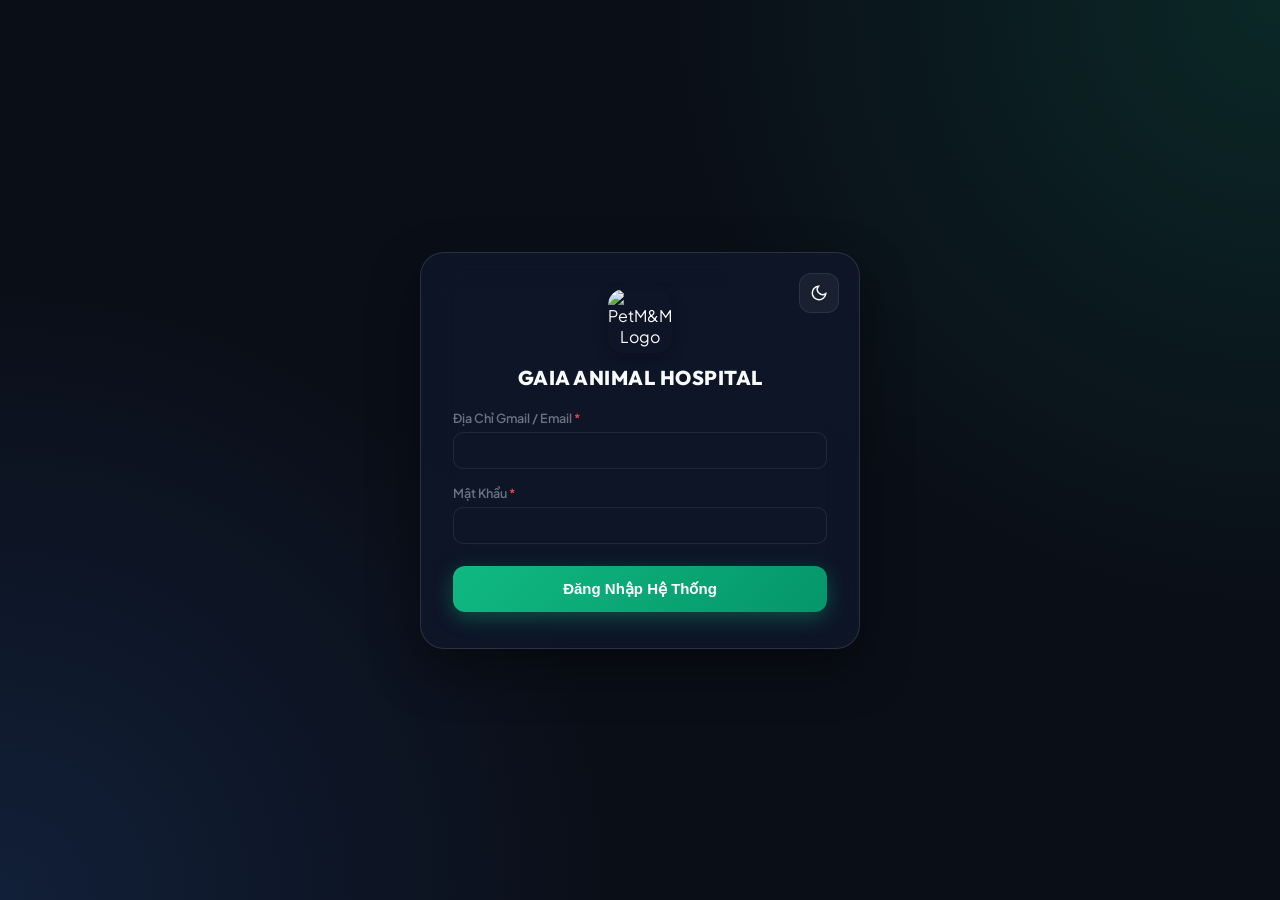
==== commit 2bfc7e5b: "Fix available stock calculation, order modification warning, sticky columns and UI refinements" ====
--- a/index.html
+++ b/index.html
@@ -4,7 +4,13 @@
 <head>
     <meta charset="UTF-8">
     <meta name="viewport" content="width=device-width, initial-scale=1.0">
-    <title>GAIA Animal Hospital</title>
+    <title>PetM&M Animal Hospital</title>
+    <meta name="description" content="PetM&M Animal Hospital - Hệ Thống Quản Lý">
+    <meta property="og:title" content="PetM&M Animal Hospital">
+    <meta property="og:description" content="PetM&M Animal Hospital - Hệ Thống Quản Lý">
+    <meta property="og:image"
+        content="https://zbuvpurdwatdxltapgbg.supabase.co/storage/v1/object/public/vattu_images/logo_cn1_1789392835047.png">
+    <meta property="og:type" content="website">
 
     <link rel="preconnect" href="https://fonts.googleapis.com">
     <link rel="preconnect" href="https://fonts.gstatic.com" crossorigin>
@@ -13,7 +19,7 @@
         rel="stylesheet">
 
     <link rel="icon" type="image/png"
-        href="https://encrypted-tbn0.gstatic.com/images?q=tbn:ANd9GcQfZlyZoMKUpHV2xiHp5ye-OgqCT0_MYlHEIA&s">
+        href="https://zbuvpurdwatdxltapgbg.supabase.co/storage/v1/object/public/vattu_images/logo_cn1_1789392835047.png">
 
     <link rel="stylesheet" href="admin-style.css?v=9">
     <link rel="stylesheet" href="menu-style.css?v=36">
@@ -43,11 +49,11 @@
             <form id="login-form" class="login-form-body">
                 <div class="form-group">
                     <label>Địa Chỉ Gmail / Email <span class="required">*</span></label>
-                    <input type="email" id="login-email" placeholder="admin@gaia.vn hoặc email@gmail.com" required>
+                    <input type="email" id="login-email" required>
                 </div>
                 <div class="form-group">
                     <label>Mật Khẩu <span class="required">*</span></label>
-                    <input type="password" id="login-pass" placeholder="Nhập mật khẩu..." required>
+                    <input type="password" id="login-pass" required>
                 </div>
 
                 <div id="login-error-msg" class="login-error-alert" style="display: none;"></div>
@@ -62,11 +68,11 @@
         <aside class="app-sidebar">
             <div class="sidebar-brand">
                 <div class="brand-logo-wrap">
-                    <img src="https://encrypted-tbn0.gstatic.com/images?q=tbn:ANd9GcQfZlyZoMKUpHV2xiHp5ye-OgqCT0_MYlHEIA&s"
-                        alt="GAIA Logo" class="brand-logo-img">
+                    <img src="https://zbuvpurdwatdxltapgbg.supabase.co/storage/v1/object/public/vattu_images/logo_cn1_1789392835047.png"
+                        alt="PetM&M Logo" class="brand-logo-img">
                 </div>
                 <div class="brand-info">
-                    <span class="brand-title">GAIA Hospital</span>
+                    <span class="brand-title">PetM&M</span>
                     <span class="brand-tag">Hệ thống quản lý</span>
                 </div>
             </div>
@@ -112,14 +118,16 @@
 
                     <div class="sidebar-sub-nav">
                         <a class="sidebar-sub-item" data-view="nhap-xuat">
-                            <svg class="sub-nav-icon" viewBox="0 0 24 24" fill="none" stroke="currentColor" stroke-width="2" stroke-linecap="round" stroke-linejoin="round">
+                            <svg class="sub-nav-icon" viewBox="0 0 24 24" fill="none" stroke="currentColor"
+                                stroke-width="2" stroke-linecap="round" stroke-linejoin="round">
                                 <path d="M7 16V4M7 4L3 8M7 4l4 4"></path>
                                 <path d="M17 8v12M17 20l4-4M17 20l-4-4"></path>
                             </svg>
                             <span>Nhập Xuất</span>
                         </a>
                         <a class="sidebar-sub-item" data-view="the-kho">
-                            <svg class="sub-nav-icon" viewBox="0 0 24 24" fill="none" stroke="currentColor" stroke-width="2" stroke-linecap="round" stroke-linejoin="round">
+                            <svg class="sub-nav-icon" viewBox="0 0 24 24" fill="none" stroke="currentColor"
+                                stroke-width="2" stroke-linecap="round" stroke-linejoin="round">
                                 <rect x="3" y="4" width="18" height="16" rx="2"></rect>
                                 <line x1="7" y1="8" x2="17" y2="8"></line>
                                 <line x1="7" y1="12" x2="17" y2="12"></line>
@@ -128,14 +136,17 @@
                             <span>Thẻ Kho</span>
                         </a>
                         <a class="sidebar-sub-item" data-view="kiem-kho">
-                            <svg class="sub-nav-icon" viewBox="0 0 24 24" fill="none" stroke="currentColor" stroke-width="2" stroke-linecap="round" stroke-linejoin="round">
+                            <svg class="sub-nav-icon" viewBox="0 0 24 24" fill="none" stroke="currentColor"
+                                stroke-width="2" stroke-linecap="round" stroke-linejoin="round">
                                 <path d="M9 11l3 3L22 4"></path>
                                 <path d="M21 12v7a2 2 0 0 1-2 2H5a2 2 0 0 1-2-2V5a2 2 0 0 1 2-2h11"></path>
                             </svg>
                             <span>Kiểm Kho</span>
                         </a>
-                        <a class="sidebar-sub-item" data-view="can-bang-kho" id="sidebar-sub-can-bang-kho" style="display: none;">
-                            <svg class="sub-nav-icon" viewBox="0 0 24 24" fill="none" stroke="currentColor" stroke-width="2" stroke-linecap="round" stroke-linejoin="round">
+                        <a class="sidebar-sub-item" data-view="can-bang-kho" id="sidebar-sub-can-bang-kho"
+                            style="display: none;">
+                            <svg class="sub-nav-icon" viewBox="0 0 24 24" fill="none" stroke="currentColor"
+                                stroke-width="2" stroke-linecap="round" stroke-linejoin="round">
                                 <path d="M12 3v18M3 9l9-6 9 6M6 15l6 6 6-6"></path>
                                 <circle cx="12" cy="12" r="2"></circle>
                             </svg>
@@ -148,14 +159,17 @@
                     <a class="sidebar-nav-item" data-view="cai-dat">
                         <svg class="nav-icon" viewBox="0 0 24 24" fill="none" stroke="currentColor" stroke-width="2">
                             <circle cx="12" cy="12" r="3"></circle>
-                            <path d="M19.4 15a1.65 1.65 0 0 0 .33 1.82l.06.06a2 2 0 0 1 0 2.83 2 2 0 0 1-2.83 0l-.06-.06a1.65 1.65 0 0 0-1.82-.33 1.65 1.65 0 0 0-1 1.51V21a2 2 0 0 1-2 2 2 2 0 0 1-2-2v-.09A1.65 1.65 0 0 0 9 19.4a1.65 1.65 0 0 0-1.82.33l-.06.06a2 2 0 0 1-2.83 0 2 2 0 0 1 0-2.83l.06-.06a1.65 1.65 0 0 0 .33-1.82 1.65 1.65 0 0 0-1.51-1H3a2 2 0 0 1-2-2 2 2 0 0 1 2-2h.09A1.65 1.65 0 0 0 4.6 9a1.65 1.65 0 0 0-.33-1.82l-.06-.06a2 2 0 0 1 0-2.83 2 2 0 0 1 2.83 0l.06.06a1.65 1.65 0 0 0 1.82.33H9a1.65 1.65 0 0 0 1-1.51V3a2 2 0 0 1 2-2 2 2 0 0 1 2 2v.09a1.65 1.65 0 0 0 1 1.51 1.65 1.65 0 0 0 1.82-.33l.06-.06a2 2 0 0 1 2.83 0 2 2 0 0 1 0 2.83l-.06.06a1.65 1.65 0 0 0-.33 1.82V9a1.65 1.65 0 0 0 1.51 1H21a2 2 0 0 1 2 2 2 2 0 0 1-2 2h-.09a1.65 1.65 0 0 0-1.51 1z"></path>
+                            <path
+                                d="M19.4 15a1.65 1.65 0 0 0 .33 1.82l.06.06a2 2 0 0 1 0 2.83 2 2 0 0 1-2.83 0l-.06-.06a1.65 1.65 0 0 0-1.82-.33 1.65 1.65 0 0 0-1 1.51V21a2 2 0 0 1-2 2 2 2 0 0 1-2-2v-.09A1.65 1.65 0 0 0 9 19.4a1.65 1.65 0 0 0-1.82.33l-.06.06a2 2 0 0 1-2.83 0 2 2 0 0 1 0-2.83l.06-.06a1.65 1.65 0 0 0 .33-1.82 1.65 1.65 0 0 0-1.51-1H3a2 2 0 0 1-2-2 2 2 0 0 1 2-2h.09A1.65 1.65 0 0 0 4.6 9a1.65 1.65 0 0 0-.33-1.82l-.06-.06a2 2 0 0 1 0-2.83 2 2 0 0 1 2.83 0l.06.06a1.65 1.65 0 0 0 1.82.33H9a1.65 1.65 0 0 0 1-1.51V3a2 2 0 0 1 2-2 2 2 0 0 1 2 2v.09a1.65 1.65 0 0 0 1 1.51 1.65 1.65 0 0 0 1.82-.33l.06-.06a2 2 0 0 1 2.83 0 2 2 0 0 1 0 2.83l-.06.06a1.65 1.65 0 0 0-.33 1.82V9a1.65 1.65 0 0 0 1.51 1H21a2 2 0 0 1 2 2 2 2 0 0 1-2 2h-.09a1.65 1.65 0 0 0-1.51 1z">
+                            </path>
                         </svg>
                         <span>Cài Đặt</span>
                     </a>
 
                     <div class="sidebar-sub-nav">
                         <a class="sidebar-sub-item" data-view="nhan-su">
-                            <svg class="sub-nav-icon" viewBox="0 0 24 24" fill="none" stroke="currentColor" stroke-width="2" stroke-linecap="round" stroke-linejoin="round">
+                            <svg class="sub-nav-icon" viewBox="0 0 24 24" fill="none" stroke="currentColor"
+                                stroke-width="2" stroke-linecap="round" stroke-linejoin="round">
                                 <path d="M17 21v-2a4 4 0 0 0-4-4H5a4 4 0 0 0-4 4v2"></path>
                                 <circle cx="9" cy="7" r="4"></circle>
                                 <path d="M23 21v-2a4 4 0 0 0-3-3.87"></path>
@@ -164,7 +178,8 @@
                             <span>Nhân Sự</span>
                         </a>
                         <a class="sidebar-sub-item" data-view="thong-tin">
-                            <svg class="sub-nav-icon" viewBox="0 0 24 24" fill="none" stroke="currentColor" stroke-width="2" stroke-linecap="round" stroke-linejoin="round">
+                            <svg class="sub-nav-icon" viewBox="0 0 24 24" fill="none" stroke="currentColor"
+                                stroke-width="2" stroke-linecap="round" stroke-linejoin="round">
                                 <path d="M3 9l9-7 9 7v11a2 2 0 0 1-2 2H5a2 2 0 0 1-2-2z"></path>
                                 <polyline points="9 22 9 12 15 12 15 22"></polyline>
                             </svg>
@@ -197,14 +212,15 @@
 
                 <div class="header-branch-info">
                     <div class="branch-main-row">
-                        <h1 class="header-hospital-title">GAIA Animal Hospital Ho Chi Minh City</h1>
+                        <h1 class="header-hospital-title">PetM&M Animal Hospital</h1>
                     </div>
                     <div class="branch-sub-row">
                         <a id="header-map-link"
                             href="https://maps.google.com/?q=No.+2D,+22+Road,+Hiep+Binh+Ward,+Ho+Chi+Minh+City"
                             target="_blank" rel="noopener noreferrer" class="branch-detail-item header-interactive-link"
                             title="B&#7845;m &#273;&#7875; m&#7903; v&#7883; tr&#237; tr&#234;n Google Maps">
-                            <svg viewBox="0 0 24 24" fill="none" stroke="currentColor" stroke-width="2" class="detail-icon">
+                            <svg viewBox="0 0 24 24" fill="none" stroke="currentColor" stroke-width="2"
+                                class="detail-icon">
                                 <path d="M21 10c0 7-9 13-9 13s-9-6-9-13a9 9 0 0 1 18 0z"></path>
                                 <circle cx="12" cy="10" r="3"></circle>
                             </svg>
@@ -214,18 +230,24 @@
                         <a href="https://zalo.me/0934395168" target="_blank" rel="noopener noreferrer"
                             class="branch-detail-item header-interactive-link"
                             title="B&#7845;m &#273;&#7875; chat Zalo">
-                            <svg viewBox="0 0 24 24" fill="none" stroke="currentColor" stroke-width="2" class="detail-icon">
-                                <path d="M22 16.92v3a2 2 0 0 1-2.18 2 19.79 19.79 0 0 1-8.63-3.07 19.5 19.5 0 0 1-6-6 19.79 19.79 0 0 1-3.07-8.67A2 2 0 0 1 4.11 2h3a2 2 0 0 1 2 1.72 12.84 12.84 0 0 0 .7 2.81 2 2 0 0 1-.45 2.11L8.09 9.91a16 16 0 0 0 6 6l1.27-1.27a2 2 0 0 1 2.11-.45 12.84 12.84 0 0 0 2.81.7A2 2 0 0 1 22 16.92z"></path>
+                            <svg viewBox="0 0 24 24" fill="none" stroke="currentColor" stroke-width="2"
+                                class="detail-icon">
+                                <path
+                                    d="M22 16.92v3a2 2 0 0 1-2.18 2 19.79 19.79 0 0 1-8.63-3.07 19.5 19.5 0 0 1-6-6 19.79 19.79 0 0 1-3.07-8.67A2 2 0 0 1 4.11 2h3a2 2 0 0 1 2 1.72 12.84 12.84 0 0 0 .7 2.81 2 2 0 0 1-.45 2.11L8.09 9.91a16 16 0 0 0 6 6l1.27-1.27a2 2 0 0 1 2.11-.45 12.84 12.84 0 0 0 2.81.7A2 2 0 0 1 22 16.92z">
+                                </path>
                             </svg>
                             <span>0934 395 168 (Zalo)</span>
                         </a>
                         <span class="branch-divider">&bull;</span>
                         <a href="https://www.gaialifestyle.vn" target="_blank" rel="noopener noreferrer"
                             class="branch-detail-item header-interactive-link" title="Website GAIA">
-                            <svg viewBox="0 0 24 24" fill="none" stroke="currentColor" stroke-width="2" class="detail-icon">
+                            <svg viewBox="0 0 24 24" fill="none" stroke="currentColor" stroke-width="2"
+                                class="detail-icon">
                                 <circle cx="12" cy="12" r="10"></circle>
                                 <line x1="2" y1="12" x2="22" y2="12"></line>
-                                <path d="M12 2a15.3 15.3 0 0 1 4 10 15.3 15.3 0 0 1-4 10 15.3 15.3 0 0 1-4-10 15.3 15.3 0 0 1 4-10z"></path>
+                                <path
+                                    d="M12 2a15.3 15.3 0 0 1 4 10 15.3 15.3 0 0 1-4 10 15.3 15.3 0 0 1-4-10 15.3 15.3 0 0 1 4-10z">
+                                </path>
                             </svg>
                             <span>www.gaialifestyle.vn</span>
                         </a>
@@ -234,18 +256,14 @@
 
                 <div class="gs-inline-wrap" id="gs-inline-wrap">
                     <div class="gs-inline-bar">
-                        <svg class="gs-inline-icon" viewBox="0 0 24 24" fill="none" stroke="currentColor" stroke-width="2.2">
+                        <svg class="gs-inline-icon" viewBox="0 0 24 24" fill="none" stroke="currentColor"
+                            stroke-width="2.2">
                             <circle cx="11" cy="11" r="8"></circle>
                             <line x1="21" y1="21" x2="16.65" y2="16.65"></line>
                         </svg>
-                        <input
-                            type="text"
-                            id="gs-header-input"
-                            class="gs-inline-input"
+                        <input type="text" id="gs-header-input" class="gs-inline-input"
                             placeholder="T&#236;m ki&#7871;m v&#7853;t t&#432;, &#273;&#417;n kho, ca kh&#225;m... (Ctrl+K)"
-                            autocomplete="off"
-                            spellcheck="false"
-                        >
+                            autocomplete="off" spellcheck="false">
                         <kbd class="gs-inline-kbd">Ctrl K</kbd>
                     </div>
 
@@ -297,7 +315,8 @@
                     <div class="tq-header-bar">
                         <div class="tq-header-left">
                             <div class="tq-brand-icon">
-                                <svg width="24" height="24" viewBox="0 0 24 24" fill="none" stroke="currentColor" stroke-width="2.2">
+                                <svg width="24" height="24" viewBox="0 0 24 24" fill="none" stroke="currentColor"
+                                    stroke-width="2.2">
                                     <rect x="3" y="3" width="7" height="7" rx="1.5"></rect>
                                     <rect x="14" y="3" width="7" height="7" rx="1.5"></rect>
                                     <rect x="14" y="14" width="7" height="7" rx="1.5"></rect>
@@ -327,10 +346,12 @@
                             </div>
 
                             <button id="tq-btn-refresh" class="tq-btn-refresh" title="Làm mới dữ liệu tổng quan">
-                                <svg width="16" height="16" viewBox="0 0 24 24" fill="none" stroke="currentColor" stroke-width="2.2">
+                                <svg width="16" height="16" viewBox="0 0 24 24" fill="none" stroke="currentColor"
+                                    stroke-width="2.2">
                                     <polyline points="23 4 23 10 17 10"></polyline>
                                     <polyline points="1 20 1 14 7 14"></polyline>
-                                    <path d="M3.51 9a9 9 0 0 1 14.85-3.36L23 10M1 14l4.64 4.36A9 9 0 0 0 20.49 15"></path>
+                                    <path d="M3.51 9a9 9 0 0 1 14.85-3.36L23 10M1 14l4.64 4.36A9 9 0 0 0 20.49 15">
+                                    </path>
                                 </svg>
                                 <span>Làm Mới</span>
                             </button>
@@ -342,7 +363,8 @@
                         <div class="tq-kpi-card card-kpi-intakes" onclick="jumpToView('lich-kham')">
                             <div class="tq-kpi-header">
                                 <div class="tq-kpi-icon icon-emerald">
-                                    <svg width="22" height="22" viewBox="0 0 24 24" fill="none" stroke="currentColor" stroke-width="2.2">
+                                    <svg width="22" height="22" viewBox="0 0 24 24" fill="none" stroke="currentColor"
+                                        stroke-width="2.2">
                                         <path d="M22 12h-4l-3 9L9 3l-3 9H2"></path>
                                     </svg>
                                 </div>
@@ -354,15 +376,19 @@
                                     <span id="tq-kpi-intakes-val" class="tq-kpi-val">0 ca</span>
                                     <span class="tq-kpi-arrow">→</span>
                                 </div>
-                                <span id="tq-kpi-intakes-desc" class="tq-kpi-desc">0 đã khám xong • 0 đang tiếp nhận</span>
+                                <span id="tq-kpi-intakes-desc" class="tq-kpi-desc">0 đã khám xong • 0 đang tiếp
+                                    nhận</span>
                             </div>
                         </div>
 
                         <div class="tq-kpi-card card-kpi-stock" onclick="jumpToVatTuLowStock()">
                             <div class="tq-kpi-header">
                                 <div class="tq-kpi-icon icon-amber">
-                                    <svg width="22" height="22" viewBox="0 0 24 24" fill="none" stroke="currentColor" stroke-width="2.2">
-                                        <path d="M10.29 3.86L1.82 18a2 2 0 0 0 1.71 3h16.94a2 2 0 0 0 1.71-3L13.71 3.86a2 2 0 0 0-3.42 0z"></path>
+                                    <svg width="22" height="22" viewBox="0 0 24 24" fill="none" stroke="currentColor"
+                                        stroke-width="2.2">
+                                        <path
+                                            d="M10.29 3.86L1.82 18a2 2 0 0 0 1.71 3h16.94a2 2 0 0 0 1.71-3L13.71 3.86a2 2 0 0 0-3.42 0z">
+                                        </path>
                                         <line x1="12" y1="9" x2="12" y2="13"></line>
                                         <line x1="12" y1="17" x2="12.01" y2="17"></line>
                                     </svg>
@@ -382,7 +408,8 @@
                         <div class="tq-kpi-card card-kpi-expiry" onclick="jumpToVatTuExpiryWatch()">
                             <div class="tq-kpi-header">
                                 <div class="tq-kpi-icon icon-rose">
-                                    <svg width="22" height="22" viewBox="0 0 24 24" fill="none" stroke="currentColor" stroke-width="2.2">
+                                    <svg width="22" height="22" viewBox="0 0 24 24" fill="none" stroke="currentColor"
+                                        stroke-width="2.2">
                                         <circle cx="12" cy="12" r="10"></circle>
                                         <polyline points="12 6 12 12 16 14"></polyline>
                                     </svg>
@@ -395,15 +422,19 @@
                                     <span id="tq-kpi-expiry-val" class="tq-kpi-val">0 loại</span>
                                     <span class="tq-kpi-arrow">→</span>
                                 </div>
-                                <span id="tq-kpi-expiry-desc" class="tq-kpi-desc">Cần ưu tiên luân chuyển hoặc xuất kho</span>
+                                <span id="tq-kpi-expiry-desc" class="tq-kpi-desc">Cần ưu tiên luân chuyển hoặc xuất
+                                    kho</span>
                             </div>
                         </div>
 
                         <div class="tq-kpi-card card-kpi-orders" onclick="jumpToView('nhap-xuat')">
                             <div class="tq-kpi-header">
                                 <div class="tq-kpi-icon icon-indigo">
-                                    <svg width="22" height="22" viewBox="0 0 24 24" fill="none" stroke="currentColor" stroke-width="2.2">
-                                        <path d="M21 16V8a2 2 0 0 0-1-1.73l-7-4a2 2 0 0 0-2 0l-7 4A2 2 0 0 0 3 8v8a2 2 0 0 0 1 1.73l7 4a2 2 0 0 0 2 0l7-4A2 2 0 0 0 21 16z"></path>
+                                    <svg width="22" height="22" viewBox="0 0 24 24" fill="none" stroke="currentColor"
+                                        stroke-width="2.2">
+                                        <path
+                                            d="M21 16V8a2 2 0 0 0-1-1.73l-7-4a2 2 0 0 0-2 0l-7 4A2 2 0 0 0 3 8v8a2 2 0 0 0 1 1.73l7 4a2 2 0 0 0 2 0l7-4A2 2 0 0 0 21 16z">
+                                        </path>
                                     </svg>
                                 </div>
                                 <span class="tq-card-badge badge-info">Realtime</span>
@@ -414,7 +445,8 @@
                                     <span id="tq-kpi-orders-val" class="tq-kpi-val">0 đơn</span>
                                     <span class="tq-kpi-arrow">→</span>
                                 </div>
-                                <span id="tq-kpi-orders-desc" class="tq-kpi-desc">Tổng số đơn nhập, xuất & luân chuyển</span>
+                                <span id="tq-kpi-orders-desc" class="tq-kpi-desc">Tổng số đơn nhập, xuất & luân
+                                    chuyển</span>
                             </div>
                         </div>
 
@@ -422,34 +454,64 @@
 
                     <div class="tq-quick-actions-bar">
                         <div class="tq-qa-title">
-                            <svg width="18" height="18" viewBox="0 0 24 24" fill="none" stroke="currentColor" stroke-width="2">
+                            <svg width="18" height="18" viewBox="0 0 24 24" fill="none" stroke="currentColor"
+                                stroke-width="2">
                                 <polygon points="13 2 3 14 12 14 11 22 21 10 12 10 13 2"></polygon>
                             </svg>
                             <span>Thao Tác Nhanh:</span>
                         </div>
                         <div class="tq-qa-buttons">
                             <button class="tq-qa-btn" onclick="jumpToView('lich-kham')">
-                                <svg width="16" height="16" viewBox="0 0 24 24" fill="none" stroke="currentColor" stroke-width="2"><path d="M12 5v14M5 12h14"></path></svg>
+                                <svg width="16" height="16" viewBox="0 0 24 24" fill="none" stroke="currentColor"
+                                    stroke-width="2">
+                                    <path d="M12 5v14M5 12h14"></path>
+                                </svg>
                                 <span>Tiếp Nhận Ca Mới</span>
                             </button>
                             <button class="tq-qa-btn" onclick="jumpToView('vat-tu')">
-                                <svg width="16" height="16" viewBox="0 0 24 24" fill="none" stroke="currentColor" stroke-width="2"><rect x="3" y="3" width="18" height="18" rx="2" ry="2"></rect><line x1="12" y1="8" x2="12" y2="16"></line><line x1="8" y1="12" x2="16" y2="12"></line></svg>
+                                <svg width="16" height="16" viewBox="0 0 24 24" fill="none" stroke="currentColor"
+                                    stroke-width="2">
+                                    <rect x="3" y="3" width="18" height="18" rx="2" ry="2"></rect>
+                                    <line x1="12" y1="8" x2="12" y2="16"></line>
+                                    <line x1="8" y1="12" x2="16" y2="12"></line>
+                                </svg>
                                 <span>Thêm Vật Tư</span>
                             </button>
                             <button class="tq-qa-btn" onclick="jumpToView('nhap-xuat')">
-                                <svg width="16" height="16" viewBox="0 0 24 24" fill="none" stroke="currentColor" stroke-width="2"><path d="M14 2H6a2 2 0 0 0-2 2v16a2 2 0 0 0 2 2h12a2 2 0 0 0 2-2V8z"></path><polyline points="14 2 14 8 20 8"></polyline><line x1="12" y1="18" x2="12" y2="12"></line><line x1="9" y1="15" x2="15" y2="15"></line></svg>
+                                <svg width="16" height="16" viewBox="0 0 24 24" fill="none" stroke="currentColor"
+                                    stroke-width="2">
+                                    <path d="M14 2H6a2 2 0 0 0-2 2v16a2 2 0 0 0 2 2h12a2 2 0 0 0 2-2V8z"></path>
+                                    <polyline points="14 2 14 8 20 8"></polyline>
+                                    <line x1="12" y1="18" x2="12" y2="12"></line>
+                                    <line x1="9" y1="15" x2="15" y2="15"></line>
+                                </svg>
                                 <span>Tạo Đơn Nhập / Xuất</span>
                             </button>
                             <button class="tq-qa-btn" onclick="jumpToView('kiem-kho')">
-                                <svg width="16" height="16" viewBox="0 0 24 24" fill="none" stroke="currentColor" stroke-width="2"><path d="M3 7V5a2 2 0 0 1 2-2h2M17 3h2a2 2 0 0 1 2 2v2M21 17v2a2 2 0 0 1-2 2h-2M7 21H5a2 2 0 0 1-2-2v-2"></path><line x1="7" y1="12" x2="17" y2="12"></line></svg>
+                                <svg width="16" height="16" viewBox="0 0 24 24" fill="none" stroke="currentColor"
+                                    stroke-width="2">
+                                    <path
+                                        d="M3 7V5a2 2 0 0 1 2-2h2M17 3h2a2 2 0 0 1 2 2v2M21 17v2a2 2 0 0 1-2 2h-2M7 21H5a2 2 0 0 1-2-2v-2">
+                                    </path>
+                                    <line x1="7" y1="12" x2="17" y2="12"></line>
+                                </svg>
                                 <span>Quét Kiểm Kho QR</span>
                             </button>
                             <button class="tq-qa-btn" onclick="jumpToView('can-bang-kho')">
-                                <svg width="16" height="16" viewBox="0 0 24 24" fill="none" stroke="currentColor" stroke-width="2"><polygon points="12 2 2 7 12 12 22 7 12 2"></polygon><polyline points="2 17 12 22 22 17"></polyline><polyline points="2 12 12 17 22 12"></polyline></svg>
+                                <svg width="16" height="16" viewBox="0 0 24 24" fill="none" stroke="currentColor"
+                                    stroke-width="2">
+                                    <polygon points="12 2 2 7 12 12 22 7 12 2"></polygon>
+                                    <polyline points="2 17 12 22 22 17"></polyline>
+                                    <polyline points="2 12 12 17 22 12"></polyline>
+                                </svg>
                                 <span>Cân Bằng GPET</span>
                             </button>
                             <button class="tq-qa-btn" onclick="jumpToView('the-kho')">
-                                <svg width="16" height="16" viewBox="0 0 24 24" fill="none" stroke="currentColor" stroke-width="2"><path d="M4 19.5A2.5 2.5 0 0 1 6.5 17H20"></path><path d="M6.5 2H20v20H6.5A2.5 2.5 0 0 1 4 19.5v-15A2.5 2.5 0 0 1 6.5 2z"></path></svg>
+                                <svg width="16" height="16" viewBox="0 0 24 24" fill="none" stroke="currentColor"
+                                    stroke-width="2">
+                                    <path d="M4 19.5A2.5 2.5 0 0 1 6.5 17H20"></path>
+                                    <path d="M6.5 2H20v20H6.5A2.5 2.5 0 0 1 4 19.5v-15A2.5 2.5 0 0 1 6.5 2z"></path>
+                                </svg>
                                 <span>Sổ Thẻ Kho</span>
                             </button>
                         </div>
@@ -463,14 +525,18 @@
                                 <div class="tq-widget-header">
                                     <div class="tq-widget-title-wrap">
                                         <div class="tq-widget-icon icon-emerald">
-                                            <svg width="18" height="18" viewBox="0 0 24 24" fill="none" stroke="currentColor" stroke-width="2"><path d="M22 12h-4l-3 9L9 3l-3 9H2"></path></svg>
+                                            <svg width="18" height="18" viewBox="0 0 24 24" fill="none"
+                                                stroke="currentColor" stroke-width="2">
+                                                <path d="M22 12h-4l-3 9L9 3l-3 9H2"></path>
+                                            </svg>
                                         </div>
                                         <div>
                                             <h3 class="tq-widget-title">Ca Khám Tiếp Nhận Gần Đây</h3>
                                             <p class="tq-widget-subtitle">Danh sách ca khai báo mới nhất trong ngày</p>
                                         </div>
                                     </div>
-                                    <button class="tq-btn-view-all" onclick="jumpToView('lich-kham')">Xem Tất Cả →</button>
+                                    <button class="tq-btn-view-all" onclick="jumpToView('lich-kham')">Xem Tất Cả
+                                        →</button>
                                 </div>
                                 <div class="tq-widget-body" id="tq-recent-intakes-list">
                                     <div class="tq-loading-state">
@@ -484,14 +550,19 @@
                                 <div class="tq-widget-header">
                                     <div class="tq-widget-title-wrap">
                                         <div class="tq-widget-icon icon-amber">
-                                            <svg width="18" height="18" viewBox="0 0 24 24" fill="none" stroke="currentColor" stroke-width="2"><path d="M13 2L3 14h9l-1 8 10-12h-9l1-8z"></path></svg>
+                                            <svg width="18" height="18" viewBox="0 0 24 24" fill="none"
+                                                stroke="currentColor" stroke-width="2">
+                                                <path d="M13 2L3 14h9l-1 8 10-12h-9l1-8z"></path>
+                                            </svg>
                                         </div>
                                         <div>
                                             <h3 class="tq-widget-title">Vật Tư & Thuốc Xuất Nhiều</h3>
-                                            <p class="tq-widget-subtitle">Mặt hàng có lượng tiêu thụ & xuất kho nhiều nhất</p>
+                                            <p class="tq-widget-subtitle">Mặt hàng có lượng tiêu thụ & xuất kho nhiều
+                                                nhất</p>
                                         </div>
                                     </div>
-                                    <button class="tq-btn-view-all" onclick="jumpToView('the-kho')">Xem Sổ Thẻ Kho →</button>
+                                    <button class="tq-btn-view-all" onclick="jumpToView('the-kho')">Xem Sổ Thẻ Kho
+                                        →</button>
                                 </div>
                                 <div class="tq-widget-body" id="tq-top-export-list">
                                     <div class="tq-loading-state">
@@ -509,7 +580,11 @@
                                 <div class="tq-widget-header">
                                     <div class="tq-widget-title-wrap">
                                         <div class="tq-widget-icon icon-rose">
-                                            <svg width="18" height="18" viewBox="0 0 24 24" fill="none" stroke="currentColor" stroke-width="2"><circle cx="12" cy="12" r="10"></circle><polyline points="12 6 12 12 16 14"></polyline></svg>
+                                            <svg width="18" height="18" viewBox="0 0 24 24" fill="none"
+                                                stroke="currentColor" stroke-width="2">
+                                                <circle cx="12" cy="12" r="10"></circle>
+                                                <polyline points="12 6 12 12 16 14"></polyline>
+                                            </svg>
                                         </div>
                                         <div>
                                             <h3 class="tq-widget-title">Dược Phẩm Cận Hạn Dùng</h3>
@@ -529,14 +604,20 @@
                                 <div class="tq-widget-header">
                                     <div class="tq-widget-title-wrap">
                                         <div class="tq-widget-icon icon-indigo">
-                                            <svg width="18" height="18" viewBox="0 0 24 24" fill="none" stroke="currentColor" stroke-width="2"><path d="M21 16V8a2 2 0 0 0-1-1.73l-7-4a2 2 0 0 0-2 0l-7 4A2 2 0 0 0 3 8v8a2 2 0 0 0 1 1.73l7 4a2 2 0 0 0 2 0l7-4A2 2 0 0 0 21 16z"></path></svg>
+                                            <svg width="18" height="18" viewBox="0 0 24 24" fill="none"
+                                                stroke="currentColor" stroke-width="2">
+                                                <path
+                                                    d="M21 16V8a2 2 0 0 0-1-1.73l-7-4a2 2 0 0 0-2 0l-7 4A2 2 0 0 0 3 8v8a2 2 0 0 0 1 1.73l7 4a2 2 0 0 0 2 0l7-4A2 2 0 0 0 21 16z">
+                                                </path>
+                                            </svg>
                                         </div>
                                         <div>
                                             <h3 class="tq-widget-title">Hoạt Động Xuất Nhập Kho</h3>
                                             <p class="tq-widget-subtitle">5 phiếu xuất nhập kho gần nhất</p>
                                         </div>
                                     </div>
-                                    <button class="tq-btn-view-all" onclick="jumpToView('nhap-xuat')">Nhập Xuất →</button>
+                                    <button class="tq-btn-view-all" onclick="jumpToView('nhap-xuat')">Nhập Xuất
+                                        →</button>
                                 </div>
                                 <div class="tq-widget-body" id="tq-recent-orders-timeline">
                                     <div class="tq-loading-state">
@@ -550,45 +631,22 @@
                                 <div class="tq-widget-header">
                                     <div class="tq-widget-title-wrap">
                                         <div class="tq-widget-icon icon-blue">
-                                            <svg width="18" height="18" viewBox="0 0 24 24" fill="none" stroke="currentColor" stroke-width="2"><line x1="18" y1="20" x2="18" y2="10"></line><line x1="12" y1="20" x2="12" y2="4"></line><line x1="6" y1="20" x2="6" y2="14"></line></svg>
+                                            <svg width="18" height="18" viewBox="0 0 24 24" fill="none"
+                                                stroke="currentColor" stroke-width="2">
+                                                <line x1="18" y1="20" x2="18" y2="10"></line>
+                                                <line x1="12" y1="20" x2="12" y2="4"></line>
+                                                <line x1="6" y1="20" x2="6" y2="14"></line>
+                                            </svg>
                                         </div>
                                         <div>
-                                            <h3 class="tq-widget-title">Tương Quan CN1 vs CN2</h3>
-                                            <p class="tq-widget-subtitle">Tỷ lệ ca khám & tồn kho thực tế</p>
+                                            <h3 class="tq-widget-title" id="tq-widget-branch-title">Tương Quan Các Chi Nhánh</h3>
+                                            <p class="tq-widget-subtitle" id="tq-widget-branch-subtitle">Tỷ lệ ca khám & tồn kho thực tế</p>
                                         </div>
                                     </div>
                                 </div>
                                 <div class="tq-widget-body">
-                                    <div class="tq-branch-comparison-wrap">
-
-                                        <div class="tq-comp-item">
-                                            <div class="tq-comp-label-row">
-                                                <span>Ca Khám Hôm Nay</span>
-                                                <div class="tq-comp-values">
-                                                    <span id="tq-txt-intake-cn1" style="color: #10b981; font-weight: 700;">CN1: 0 ca</span> • 
-                                                    <span id="tq-txt-intake-cn2" style="color: #6366f1; font-weight: 700;">CN2: 0 ca</span>
-                                                </div>
-                                            </div>
-                                            <div class="tq-comp-bar-container">
-                                                <div id="tq-bar-intake-cn1" class="tq-bar-segment is-cn1" style="width: 50%;"></div>
-                                                <div id="tq-bar-intake-cn2" class="tq-bar-segment is-cn2" style="width: 50%;"></div>
-                                            </div>
-                                        </div>
-
-                                        <div class="tq-comp-item" style="margin-top: 16px;">
-                                            <div class="tq-comp-label-row">
-                                                <span>Tổng Số Lượng Tồn Kho</span>
-                                                <div class="tq-comp-values">
-                                                    <span id="tq-txt-stock-cn1" style="color: #10b981; font-weight: 700;">CN1: 0 đv</span> • 
-                                                    <span id="tq-txt-stock-cn2" style="color: #6366f1; font-weight: 700;">CN2: 0 đv</span>
-                                                </div>
-                                            </div>
-                                            <div class="tq-comp-bar-container">
-                                                <div id="tq-bar-stock-cn1" class="tq-bar-segment is-cn1" style="width: 50%;"></div>
-                                                <div id="tq-bar-stock-cn2" class="tq-bar-segment is-cn2" style="width: 50%;"></div>
-                                            </div>
-                                        </div>
-
+                                    <div class="tq-branch-comparison-wrap" id="tq-branch-comparison-container">
+                                        <!-- Nội dung thống kê chi nhánh được render tự động linh hoạt -->
                                     </div>
                                 </div>
                             </div>
@@ -655,16 +713,22 @@
                             </button>
                         </div>
 
-                        <div class="stats-card branch-filter-card" id="branch-filter-card" style="padding: 8px 12px; display: flex; align-items: center; gap: 10px; flex-shrink: 0;">
-                            <div class="stats-icon bg-emerald" style="width: 34px; height: 34px; border-radius: 10px; display: flex; align-items: center; justify-content: center; flex-shrink: 0; background: rgba(16, 185, 129, 0.15); color: #10b981;">
-                                <svg viewBox="0 0 24 24" fill="none" stroke="currentColor" stroke-width="2" style="width: 18px; height: 18px;">
+                        <div class="stats-card branch-filter-card" id="branch-filter-card"
+                            style="padding: 8px 12px; display: flex; align-items: center; gap: 10px; flex-shrink: 0;">
+                            <div class="stats-icon bg-emerald"
+                                style="width: 34px; height: 34px; border-radius: 10px; display: flex; align-items: center; justify-content: center; flex-shrink: 0; background: rgba(16, 185, 129, 0.15); color: #10b981;">
+                                <svg viewBox="0 0 24 24" fill="none" stroke="currentColor" stroke-width="2"
+                                    style="width: 18px; height: 18px;">
                                     <path d="M21 10c0 7-9 13-9 13s-9-6-9-13a9 9 0 0 1 18 0z"></path>
                                     <circle cx="12" cy="10" r="3"></circle>
                                 </svg>
                             </div>
                             <div style="display: flex; flex-direction: column;">
-                                <span style="font-size: 10.5px; font-weight: 700; color: var(--text-muted); text-transform: uppercase; letter-spacing: 0.5px;">Chi Nhánh</span>
-                                <select id="branch-select-filter" class="form-select-branch" style="background: transparent; border: none; outline: none; font-size: 13px; font-weight: 700; color: var(--text-primary); cursor: pointer; padding: 2px 0;">
+                                <span
+                                    style="font-size: 10.5px; font-weight: 700; color: var(--text-muted); text-transform: uppercase; letter-spacing: 0.5px;">Chi
+                                    Nhánh</span>
+                                <select id="branch-select-filter" class="form-select-branch"
+                                    style="background: transparent; border: none; outline: none; font-size: 13px; font-weight: 700; color: var(--text-primary); cursor: pointer; padding: 2px 0;">
                                     <option value="all">🌐 Tất cả chi nhánh</option>
                                     <option value="CN1">📍 CN1</option>
                                     <option value="CN2">📍 CN2</option>
@@ -748,19 +812,25 @@
 
                     <div class="vattu-filter-bar">
                         <div class="vattu-search-wrap">
-                            <svg class="search-icon" viewBox="0 0 24 24" fill="none" stroke="currentColor" stroke-width="2">
+                            <svg class="search-icon" viewBox="0 0 24 24" fill="none" stroke="currentColor"
+                                stroke-width="2">
                                 <circle cx="11" cy="11" r="8"></circle>
                                 <line x1="21" x2="16.65" y1="21" y2="16.65"></line>
                             </svg>
-                            <input type="text" id="vattu-search-input" placeholder="Tìm theo Mã vạch, LOT, Tên mặt hàng, Nhà sản xuất...">
-                        </div>
-
-                        <select id="vattu-filter-branch" class="branch-filter-select manager-branch-select" style="display: none; width: 160px; max-width: 160px;" title="Lọc theo Chi Nhánh (Chỉ dành cho Quản Lý)">
+                            <input type="text" id="vattu-search-input"
+                                placeholder="Tìm theo Mã vạch, LOT, Tên mặt hàng, Nhà sản xuất...">
+                        </div>
+
+                        <select id="vattu-filter-branch" class="branch-filter-select manager-branch-select"
+                            style="display: none; width: 160px; max-width: 160px;"
+                            title="Lọc theo Chi Nhánh (Chỉ dành cho Quản Lý)">
                             <option value="all">🏢 Tất cả chi nhánh</option>
                         </select>
 
                         <div class="vattu-expiry-filter-group" style="display: flex; align-items: center; gap: 6px;">
-                            <select id="vattu-filter-expiry" class="vattu-select-pill" title="Lọc theo Hạn Sử Dụng / Date" onchange="handleVatTuExpiryFilterChange(this.value)">
+                            <select id="vattu-filter-expiry" class="vattu-select-pill"
+                                title="Lọc theo Hạn Sử Dụng / Date"
+                                onchange="handleVatTuExpiryFilterChange(this.value)">
                                 <option value="all">📅 Tất cả Hạn Dùng</option>
                                 <option value="expired">🔴 Đã quá hạn</option>
                                 <option value="near_30">🟡 Cận hạn (≤ 30 ngày)</option>
@@ -770,15 +840,20 @@
                             </select>
 
                             <div id="vattu-date-range-wrap" class="vattu-date-range-wrap" style="display: none;">
-                                <input type="date" id="vattu-filter-date-from" class="vattu-date-input" title="Hạn dùng từ ngày" onchange="handleVatTuDateRangeChange()">
+                                <input type="date" id="vattu-filter-date-from" class="vattu-date-input"
+                                    title="Hạn dùng từ ngày" onchange="handleVatTuDateRangeChange()">
                                 <span class="date-sep">-</span>
-                                <input type="date" id="vattu-filter-date-to" class="vattu-date-input" title="Hạn dùng đến ngày" onchange="handleVatTuDateRangeChange()">
+                                <input type="date" id="vattu-filter-date-to" class="vattu-date-input"
+                                    title="Hạn dùng đến ngày" onchange="handleVatTuDateRangeChange()">
                             </div>
                         </div>
 
                         <div class="vattu-toolbar-actions">
-                            <button type="button" id="btn-clear-all-filters-vattu" class="btn-toolbar-secondary btn-clear-filter" title="Xóa toàn bộ bộ lọc & ô tìm kiếm" onclick="clearAllVatTuFilters()">
-                                <svg width="15" height="15" viewBox="0 0 24 24" fill="none" stroke="currentColor" stroke-width="2">
+                            <button type="button" id="btn-clear-all-filters-vattu"
+                                class="btn-toolbar-secondary btn-clear-filter" title="Xóa toàn bộ bộ lọc & ô tìm kiếm"
+                                onclick="clearAllVatTuFilters()">
+                                <svg width="15" height="15" viewBox="0 0 24 24" fill="none" stroke="currentColor"
+                                    stroke-width="2">
                                     <line x1="18" y1="6" x2="6" y2="18"></line>
                                     <line x1="6" y1="6" x2="18" y2="18"></line>
                                 </svg>
@@ -787,39 +862,55 @@
 
                             <input type="file" id="input-excel-file" accept=".xlsx, .xls, .csv" style="display: none;">
 
-                            <button type="button" id="btn-print-qr-vattu" class="btn-toolbar-excel btn-print-qr" title="In tem mã QR vật tư hàng loạt" onclick="openVatTuQrPrintModal()" style="background: linear-gradient(135deg, #0284c7, #0369a1); border-color: #0284c7; color: #ffffff; position: relative;">
-                                <svg width="15" height="15" viewBox="0 0 24 24" fill="none" stroke="currentColor" stroke-width="2">
+                            <button type="button" id="btn-print-qr-vattu" class="btn-toolbar-excel btn-print-qr"
+                                title="In tem mã QR vật tư hàng loạt" onclick="openVatTuQrPrintModal()"
+                                style="background: linear-gradient(135deg, #0284c7, #0369a1); border-color: #0284c7; color: #ffffff; position: relative;">
+                                <svg width="15" height="15" viewBox="0 0 24 24" fill="none" stroke="currentColor"
+                                    stroke-width="2">
                                     <polyline points="6 9 6 2 18 2 18 9"></polyline>
-                                    <path d="M6 18H4a2 2 0 0 1-2-2v-5a2 2 0 0 1 2-2h16a2 2 0 0 1 2 2v5a2 2 0 0 1-2 2h-2"></path>
+                                    <path
+                                        d="M6 18H4a2 2 0 0 1-2-2v-5a2 2 0 0 1 2-2h16a2 2 0 0 1 2 2v5a2 2 0 0 1-2 2h-2">
+                                    </path>
                                     <rect x="6" y="14" width="12" height="8"></rect>
                                 </svg>
                                 <span>In QR</span>
-                                <span id="vattu-qr-toolbar-badge" class="toolbar-qr-badge" style="display: none;">0</span>
+                                <span id="vattu-qr-toolbar-badge" class="toolbar-qr-badge"
+                                    style="display: none;">0</span>
                             </button>
 
-                            <button type="button" id="btn-import-excel-vattu" class="btn-toolbar-excel btn-excel-import" title="Nhập danh mục từ file Excel (.xlsx / .csv)">
+                            <button type="button" id="btn-import-excel-vattu" class="btn-toolbar-excel btn-excel-import"
+                                title="Nhập danh mục từ file Excel (.xlsx / .csv)">
                                 <svg class="excel-btn-icon" viewBox="0 0 24 24" fill="currentColor">
-                                    <path d="M14 2H6a2 2 0 0 0-2 2v16a2 2 0 0 0 2 2h12a2 2 0 0 0 2-2V8l-6-6zM6 20V4h7v5h5v11H6zm4.8-5.7l1.7 2.7h1.6l-2.4-3.6 2.3-3.4h-1.6l-1.6 2.5-1.6-2.5H7.6l2.3 3.4-2.4 3.6h1.6l1.7-2.7z"/>
+                                    <path
+                                        d="M14 2H6a2 2 0 0 0-2 2v16a2 2 0 0 0 2 2h12a2 2 0 0 0 2-2V8l-6-6zM6 20V4h7v5h5v11H6zm4.8-5.7l1.7 2.7h1.6l-2.4-3.6 2.3-3.4h-1.6l-1.6 2.5-1.6-2.5H7.6l2.3 3.4-2.4 3.6h1.6l1.7-2.7z" />
                                 </svg>
                                 <span>Nhập Excel</span>
                             </button>
 
-                            <button type="button" id="btn-export-excel-vattu" class="btn-toolbar-excel btn-excel-export" onclick="exportVatTuToExcel()" title="Xuất file Excel (.xlsx)">
+                            <button type="button" id="btn-export-excel-vattu" class="btn-toolbar-excel btn-excel-export"
+                                onclick="exportVatTuToExcel()" title="Xuất file Excel (.xlsx)">
                                 <svg class="excel-btn-icon" viewBox="0 0 24 24" fill="currentColor">
-                                    <path d="M14 2H6a2 2 0 0 0-2 2v16a2 2 0 0 0 2 2h12a2 2 0 0 0 2-2V8l-6-6zm4 18H6V4h7v5h5v11zm-5.5-7.5l2.4 3.6h-1.6l-1.7-2.7-1.7 2.7H8.8l2.4-3.6-2.3-3.4h1.6l1.6 2.5 1.6-2.5h1.6l-2.3 3.4z"/>
+                                    <path
+                                        d="M14 2H6a2 2 0 0 0-2 2v16a2 2 0 0 0 2 2h12a2 2 0 0 0 2-2V8l-6-6zm4 18H6V4h7v5h5v11zm-5.5-7.5l2.4 3.6h-1.6l-1.7-2.7-1.7 2.7H8.8l2.4-3.6-2.3-3.4h1.6l1.6 2.5 1.6-2.5h1.6l-2.3 3.4z" />
                                 </svg>
                                 <span>Xuất Excel</span>
                             </button>
 
-                            <button type="button" id="btn-config-columns" class="btn-toolbar-outline" onclick="openColumnConfigModal()" title="Tùy chỉnh ẩn/hiện & thứ tự hiển thị các cột">
-                                <svg width="15" height="15" viewBox="0 0 24 24" fill="none" stroke="currentColor" stroke-width="2" stroke-linecap="round" stroke-linejoin="round">
-                                    <path d="M12 3h7a2 2 0 0 1 2 2v14a2 2 0 0 1-2 2h-7m0-18H5a2 2 0 0 0-2 2v14a2 2 0 0 0 2 2h7m0-18v18"></path>
+                            <button type="button" id="btn-config-columns" class="btn-toolbar-outline"
+                                onclick="openColumnConfigModal()" title="Tùy chỉnh ẩn/hiện & thứ tự hiển thị các cột">
+                                <svg width="15" height="15" viewBox="0 0 24 24" fill="none" stroke="currentColor"
+                                    stroke-width="2" stroke-linecap="round" stroke-linejoin="round">
+                                    <path
+                                        d="M12 3h7a2 2 0 0 1 2 2v14a2 2 0 0 1-2 2h-7m0-18H5a2 2 0 0 0-2 2v14a2 2 0 0 0 2 2h7m0-18v18">
+                                    </path>
                                 </svg>
                                 <span>Cột Hiển Thị</span>
                             </button>
 
-                            <button type="button" id="btn-add-vattu" class="btn-toolbar-primary" onclick="openAddVatTuModal()">
-                                <svg width="16" height="16" viewBox="0 0 24 24" fill="none" stroke="currentColor" stroke-width="2.5">
+                            <button type="button" id="btn-add-vattu" class="btn-toolbar-primary"
+                                onclick="openAddVatTuModal()">
+                                <svg width="16" height="16" viewBox="0 0 24 24" fill="none" stroke="currentColor"
+                                    stroke-width="2.5">
                                     <line x1="12" y1="5" x2="12" y2="19"></line>
                                     <line x1="5" y1="12" x2="19" y2="12"></line>
                                 </svg>
@@ -838,264 +929,527 @@
                         <div id="vattu-empty-state" class="no-data-card" style="display: none;">
                             <div class="empty-icon-wrap">
                                 <svg viewBox="0 0 24 24" fill="none" stroke="currentColor" stroke-width="2">
-                                    <path d="M21 16V8a2 2 0 0 0-1-1.73l-7-4a2 2 0 0 0-2 0l-7 4A2 2 0 0 0 3 8v8a2 2 0 0 0 1 1.73l7 4a2 2 0 0 0 2 0l7-4A2 2 0 0 0 21 16z"></path>
+                                    <path
+                                        d="M21 16V8a2 2 0 0 0-1-1.73l-7-4a2 2 0 0 0-2 0l-7 4A2 2 0 0 0 3 8v8a2 2 0 0 0 1 1.73l7 4a2 2 0 0 0 2 0l7-4A2 2 0 0 0 21 16z">
+                                    </path>
                                 </svg>
                             </div>
                             <h3>Chưa có dữ liệu vật tư trong kho</h3>
-                            <p>Bấm nút <strong>"Thêm Vật Tư Mới"</strong> hoặc <strong>"Nhập Excel"</strong> ở trên để tự tạo dữ liệu!</p>
+                            <p>Bấm nút <strong>"Thêm Vật Tư Mới"</strong> hoặc <strong>"Nhập Excel"</strong> ở trên để
+                                tự tạo dữ liệu!</p>
                         </div>
 
                         <div id="vattu-table-wrapper" class="vattu-table-wrapper">
                             <table class="vattu-table">
                                 <thead id="vattu-table-head">
                                     <tr>
-                                        <th data-sort-col="anh" class="sortable-th is-sticky-col" style="width: 68px; min-width: 60px; text-align: center; position: sticky; left: 0px; z-index: 30;">
+                                        <th data-sort-col="anh" class="sortable-th is-sticky-col"
+                                            style="width: 68px; min-width: 60px; text-align: center; position: sticky; left: 0px; z-index: 30;">
                                             <div class="th-content" style="justify-content: center;">
                                                 <span class="th-title-text">Ảnh</span>
                                             </div>
                                             <div class="col-resizer"></div>
                                         </th>
 
-                                        <th data-sort-col="ma_vach" class="sortable-th is-sticky-col" style="width: 250px; min-width: 220px; position: sticky; left: 68px; z-index: 30;">
+                                        <th data-sort-col="ma_vach" class="sortable-th is-sticky-col"
+                                            style="width: 250px; min-width: 220px; position: sticky; left: 68px; z-index: 30;">
                                             <div class="th-content">
                                                 <span class="th-title-text">Mã Vạch</span>
                                                 <div class="th-actions">
                                                     <span class="sort-icon-wrap" title="Sắp xếp (A-Z / Z-A / Ban đầu)">
-                                                        <svg class="sort-icon icon-neutral" viewBox="0 0 24 24" fill="none" stroke="currentColor" stroke-width="2"><path d="M7 15l5 5 5-5M7 9l5-5 5 5"></path></svg>
-                                                        <svg class="sort-icon icon-asc" viewBox="0 0 24 24" fill="none" stroke="currentColor" stroke-width="2.5"><path d="M12 19V5M5 12l7-7 7 7"></path></svg>
-                                                        <svg class="sort-icon icon-desc" viewBox="0 0 24 24" fill="none" stroke="currentColor" stroke-width="2.5"><path d="M12 5v14M5 12l7 7 7-7"></path></svg>
+                                                        <svg class="sort-icon icon-neutral" viewBox="0 0 24 24"
+                                                            fill="none" stroke="currentColor" stroke-width="2">
+                                                            <path d="M7 15l5 5 5-5M7 9l5-5 5 5"></path>
+                                                        </svg>
+                                                        <svg class="sort-icon icon-asc" viewBox="0 0 24 24" fill="none"
+                                                            stroke="currentColor" stroke-width="2.5">
+                                                            <path d="M12 19V5M5 12l7-7 7 7"></path>
+                                                        </svg>
+                                                        <svg class="sort-icon icon-desc" viewBox="0 0 24 24" fill="none"
+                                                            stroke="currentColor" stroke-width="2.5">
+                                                            <path d="M12 5v14M5 12l7 7 7-7"></path>
+                                                        </svg>
                                                     </span>
-                                                    <button type="button" class="col-filter-btn" data-col="ma_vach" title="Lọc Mã Vạch" onclick="toggleColumnFilterDropdown(event, 'ma_vach')">
-                                                        <svg class="funnel-icon" viewBox="0 0 24 24" fill="none" stroke="currentColor" stroke-width="2"><polygon points="22 3 2 3 10 12.46 10 19 14 21 14 12.46 22 3"></polygon></svg>
-                                                        <span class="filter-badge" id="filter-badge-ma_vach" style="display:none;">0</span>
+                                                    <button type="button" class="col-filter-btn" data-col="ma_vach"
+                                                        title="Lọc Mã Vạch"
+                                                        onclick="toggleColumnFilterDropdown(event, 'ma_vach')">
+                                                        <svg class="funnel-icon" viewBox="0 0 24 24" fill="none"
+                                                            stroke="currentColor" stroke-width="2">
+                                                            <polygon
+                                                                points="22 3 2 3 10 12.46 10 19 14 21 14 12.46 22 3">
+                                                            </polygon>
+                                                        </svg>
+                                                        <span class="filter-badge" id="filter-badge-ma_vach"
+                                                            style="display:none;">0</span>
                                                     </button>
                                                 </div>
                                             </div>
                                             <div class="col-resizer"></div>
                                         </th>
 
-                                        <th data-sort-col="ten_mat_hang" class="sortable-th" style="width: 210px; min-width: 130px;">
+                                        <th data-sort-col="ten_mat_hang" class="sortable-th"
+                                            style="width: 210px; min-width: 130px;">
                                             <div class="th-content">
                                                 <span class="th-title-text">Tên Mặt Hàng</span>
                                                 <div class="th-actions">
                                                     <span class="sort-icon-wrap" title="Sắp xếp (A-Z / Z-A / Ban đầu)">
-                                                        <svg class="sort-icon icon-neutral" viewBox="0 0 24 24" fill="none" stroke="currentColor" stroke-width="2"><path d="M7 15l5 5 5-5M7 9l5-5 5 5"></path></svg>
-                                                        <svg class="sort-icon icon-asc" viewBox="0 0 24 24" fill="none" stroke="currentColor" stroke-width="2.5"><path d="M12 19V5M5 12l7-7 7 7"></path></svg>
-                                                        <svg class="sort-icon icon-desc" viewBox="0 0 24 24" fill="none" stroke="currentColor" stroke-width="2.5"><path d="M12 5v14M5 12l7 7 7-7"></path></svg>
+                                                        <svg class="sort-icon icon-neutral" viewBox="0 0 24 24"
+                                                            fill="none" stroke="currentColor" stroke-width="2">
+                                                            <path d="M7 15l5 5 5-5M7 9l5-5 5 5"></path>
+                                                        </svg>
+                                                        <svg class="sort-icon icon-asc" viewBox="0 0 24 24" fill="none"
+                                                            stroke="currentColor" stroke-width="2.5">
+                                                            <path d="M12 19V5M5 12l7-7 7 7"></path>
+                                                        </svg>
+                                                        <svg class="sort-icon icon-desc" viewBox="0 0 24 24" fill="none"
+                                                            stroke="currentColor" stroke-width="2.5">
+                                                            <path d="M12 5v14M5 12l7 7 7-7"></path>
+                                                        </svg>
                                                     </span>
-                                                    <button type="button" class="col-filter-btn" data-col="ten_mat_hang" title="Lọc Tên Mặt Hàng" onclick="toggleColumnFilterDropdown(event, 'ten_mat_hang')">
-                                                        <svg class="funnel-icon" viewBox="0 0 24 24" fill="none" stroke="currentColor" stroke-width="2"><polygon points="22 3 2 3 10 12.46 10 19 14 21 14 12.46 22 3"></polygon></svg>
-                                                        <span class="filter-badge" id="filter-badge-ten_mat_hang" style="display:none;">0</span>
+                                                    <button type="button" class="col-filter-btn" data-col="ten_mat_hang"
+                                                        title="Lọc Tên Mặt Hàng"
+                                                        onclick="toggleColumnFilterDropdown(event, 'ten_mat_hang')">
+                                                        <svg class="funnel-icon" viewBox="0 0 24 24" fill="none"
+                                                            stroke="currentColor" stroke-width="2">
+                                                            <polygon
+                                                                points="22 3 2 3 10 12.46 10 19 14 21 14 12.46 22 3">
+                                                            </polygon>
+                                                        </svg>
+                                                        <span class="filter-badge" id="filter-badge-ten_mat_hang"
+                                                            style="display:none;">0</span>
                                                     </button>
                                                 </div>
                                             </div>
                                             <div class="col-resizer"></div>
                                         </th>
-                                        <th data-sort-col="ten_hoa_don" class="sortable-th" style="width: 190px; min-width: 110px;">
+                                        <th data-sort-col="ten_hoa_don" class="sortable-th"
+                                            style="width: 190px; min-width: 110px;">
                                             <div class="th-content">
                                                 <span class="th-title-text">Tên Hóa Đơn</span>
                                                 <div class="th-actions">
                                                     <span class="sort-icon-wrap" title="Sắp xếp (A-Z / Z-A / Ban đầu)">
-                                                        <svg class="sort-icon icon-neutral" viewBox="0 0 24 24" fill="none" stroke="currentColor" stroke-width="2"><path d="M7 15l5 5 5-5M7 9l5-5 5 5"></path></svg>
-                                                        <svg class="sort-icon icon-asc" viewBox="0 0 24 24" fill="none" stroke="currentColor" stroke-width="2.5"><path d="M12 19V5M5 12l7-7 7 7"></path></svg>
-                                                        <svg class="sort-icon icon-desc" viewBox="0 0 24 24" fill="none" stroke="currentColor" stroke-width="2.5"><path d="M12 5v14M5 12l7 7 7-7"></path></svg>
+                                                        <svg class="sort-icon icon-neutral" viewBox="0 0 24 24"
+                                                            fill="none" stroke="currentColor" stroke-width="2">
+                                                            <path d="M7 15l5 5 5-5M7 9l5-5 5 5"></path>
+                                                        </svg>
+                                                        <svg class="sort-icon icon-asc" viewBox="0 0 24 24" fill="none"
+                                                            stroke="currentColor" stroke-width="2.5">
+                                                            <path d="M12 19V5M5 12l7-7 7 7"></path>
+                                                        </svg>
+                                                        <svg class="sort-icon icon-desc" viewBox="0 0 24 24" fill="none"
+                                                            stroke="currentColor" stroke-width="2.5">
+                                                            <path d="M12 5v14M5 12l7 7 7-7"></path>
+                                                        </svg>
                                                     </span>
-                                                    <button type="button" class="col-filter-btn" data-col="ten_hoa_don" title="Lọc Tên Hóa Đơn" onclick="toggleColumnFilterDropdown(event, 'ten_hoa_don')">
-                                                        <svg class="funnel-icon" viewBox="0 0 24 24" fill="none" stroke="currentColor" stroke-width="2"><polygon points="22 3 2 3 10 12.46 10 19 14 21 14 12.46 22 3"></polygon></svg>
-                                                        <span class="filter-badge" id="filter-badge-ten_hoa_don" style="display:none;">0</span>
+                                                    <button type="button" class="col-filter-btn" data-col="ten_hoa_don"
+                                                        title="Lọc Tên Hóa Đơn"
+                                                        onclick="toggleColumnFilterDropdown(event, 'ten_hoa_don')">
+                                                        <svg class="funnel-icon" viewBox="0 0 24 24" fill="none"
+                                                            stroke="currentColor" stroke-width="2">
+                                                            <polygon
+                                                                points="22 3 2 3 10 12.46 10 19 14 21 14 12.46 22 3">
+                                                            </polygon>
+                                                        </svg>
+                                                        <span class="filter-badge" id="filter-badge-ten_hoa_don"
+                                                            style="display:none;">0</span>
                                                     </button>
                                                 </div>
                                             </div>
                                             <div class="col-resizer"></div>
                                         </th>
-                                        <th data-sort-col="ton_dau" class="sortable-th" style="width: 110px; min-width: 80px; text-align: right;">
+                                        <th data-sort-col="ton_dau" class="sortable-th"
+                                            style="width: 110px; min-width: 80px; text-align: right;">
                                             <div class="th-content" style="justify-content: flex-end;">
                                                 <span class="th-title-text">Đầu</span>
                                                 <div class="th-actions">
-                                                    <span class="sort-icon-wrap" title="Sắp xếp (Tăng / Giảm / Ban đầu)">
-                                                        <svg class="sort-icon icon-neutral" viewBox="0 0 24 24" fill="none" stroke="currentColor" stroke-width="2"><path d="M7 15l5 5 5-5M7 9l5-5 5 5"></path></svg>
-                                                        <svg class="sort-icon icon-asc" viewBox="0 0 24 24" fill="none" stroke="currentColor" stroke-width="2.5"><path d="M12 19V5M5 12l7-7 7 7"></path></svg>
-                                                        <svg class="sort-icon icon-desc" viewBox="0 0 24 24" fill="none" stroke="currentColor" stroke-width="2.5"><path d="M12 5v14M5 12l7 7 7-7"></path></svg>
+                                                    <span class="sort-icon-wrap"
+                                                        title="Sắp xếp (Tăng / Giảm / Ban đầu)">
+                                                        <svg class="sort-icon icon-neutral" viewBox="0 0 24 24"
+                                                            fill="none" stroke="currentColor" stroke-width="2">
+                                                            <path d="M7 15l5 5 5-5M7 9l5-5 5 5"></path>
+                                                        </svg>
+                                                        <svg class="sort-icon icon-asc" viewBox="0 0 24 24" fill="none"
+                                                            stroke="currentColor" stroke-width="2.5">
+                                                            <path d="M12 19V5M5 12l7-7 7 7"></path>
+                                                        </svg>
+                                                        <svg class="sort-icon icon-desc" viewBox="0 0 24 24" fill="none"
+                                                            stroke="currentColor" stroke-width="2.5">
+                                                            <path d="M12 5v14M5 12l7 7 7-7"></path>
+                                                        </svg>
                                                     </span>
-                                                    <button type="button" class="col-filter-btn" data-col="ton_dau" title="Lọc Đầu" onclick="toggleColumnFilterDropdown(event, 'ton_dau')">
-                                                        <svg class="funnel-icon" viewBox="0 0 24 24" fill="none" stroke="currentColor" stroke-width="2"><polygon points="22 3 2 3 10 12.46 10 19 14 21 14 12.46 22 3"></polygon></svg>
-                                                        <span class="filter-badge" id="filter-badge-ton_dau" style="display:none;">0</span>
+                                                    <button type="button" class="col-filter-btn" data-col="ton_dau"
+                                                        title="Lọc Đầu"
+                                                        onclick="toggleColumnFilterDropdown(event, 'ton_dau')">
+                                                        <svg class="funnel-icon" viewBox="0 0 24 24" fill="none"
+                                                            stroke="currentColor" stroke-width="2">
+                                                            <polygon
+                                                                points="22 3 2 3 10 12.46 10 19 14 21 14 12.46 22 3">
+                                                            </polygon>
+                                                        </svg>
+                                                        <span class="filter-badge" id="filter-badge-ton_dau"
+                                                            style="display:none;">0</span>
                                                     </button>
                                                 </div>
                                             </div>
                                             <div class="col-resizer"></div>
                                         </th>
-                                        <th data-sort-col="nhap" class="sortable-th" style="width: 110px; min-width: 80px; text-align: right;">
+                                        <th data-sort-col="nhap" class="sortable-th"
+                                            style="width: 110px; min-width: 80px; text-align: right;">
                                             <div class="th-content" style="justify-content: flex-end;">
                                                 <span class="th-title-text">Nhập</span>
                                                 <div class="th-actions">
-                                                    <span class="sort-icon-wrap" title="Sắp xếp (Tăng / Giảm / Ban đầu)">
-                                                        <svg class="sort-icon icon-neutral" viewBox="0 0 24 24" fill="none" stroke="currentColor" stroke-width="2"><path d="M7 15l5 5 5-5M7 9l5-5 5 5"></path></svg>
-                                                        <svg class="sort-icon icon-asc" viewBox="0 0 24 24" fill="none" stroke="currentColor" stroke-width="2.5"><path d="M12 19V5M5 12l7-7 7 7"></path></svg>
-                                                        <svg class="sort-icon icon-desc" viewBox="0 0 24 24" fill="none" stroke="currentColor" stroke-width="2.5"><path d="M12 5v14M5 12l7 7 7-7"></path></svg>
+                                                    <span class="sort-icon-wrap"
+                                                        title="Sắp xếp (Tăng / Giảm / Ban đầu)">
+                                                        <svg class="sort-icon icon-neutral" viewBox="0 0 24 24"
+                                                            fill="none" stroke="currentColor" stroke-width="2">
+                                                            <path d="M7 15l5 5 5-5M7 9l5-5 5 5"></path>
+                                                        </svg>
+                                                        <svg class="sort-icon icon-asc" viewBox="0 0 24 24" fill="none"
+                                                            stroke="currentColor" stroke-width="2.5">
+                                                            <path d="M12 19V5M5 12l7-7 7 7"></path>
+                                                        </svg>
+                                                        <svg class="sort-icon icon-desc" viewBox="0 0 24 24" fill="none"
+                                                            stroke="currentColor" stroke-width="2.5">
+                                                            <path d="M12 5v14M5 12l7 7 7-7"></path>
+                                                        </svg>
                                                     </span>
-                                                    <button type="button" class="col-filter-btn" data-col="nhap" title="Lọc Nhập" onclick="toggleColumnFilterDropdown(event, 'nhap')">
-                                                        <svg class="funnel-icon" viewBox="0 0 24 24" fill="none" stroke="currentColor" stroke-width="2"><polygon points="22 3 2 3 10 12.46 10 19 14 21 14 12.46 22 3"></polygon></svg>
-                                                        <span class="filter-badge" id="filter-badge-nhap" style="display:none;">0</span>
+                                                    <button type="button" class="col-filter-btn" data-col="nhap"
+                                                        title="Lọc Nhập"
+                                                        onclick="toggleColumnFilterDropdown(event, 'nhap')">
+                                                        <svg class="funnel-icon" viewBox="0 0 24 24" fill="none"
+                                                            stroke="currentColor" stroke-width="2">
+                                                            <polygon
+                                                                points="22 3 2 3 10 12.46 10 19 14 21 14 12.46 22 3">
+                                                            </polygon>
+                                                        </svg>
+                                                        <span class="filter-badge" id="filter-badge-nhap"
+                                                            style="display:none;">0</span>
                                                     </button>
                                                 </div>
                                             </div>
                                             <div class="col-resizer"></div>
                                         </th>
-                                        <th data-sort-col="xuat" class="sortable-th" style="width: 110px; min-width: 80px; text-align: right;">
+                                        <th data-sort-col="xuat" class="sortable-th"
+                                            style="width: 110px; min-width: 80px; text-align: right;">
                                             <div class="th-content" style="justify-content: flex-end;">
                                                 <span class="th-title-text">Xuất</span>
                                                 <div class="th-actions">
-                                                    <span class="sort-icon-wrap" title="Sắp xếp (Tăng / Giảm / Ban đầu)">
-                                                        <svg class="sort-icon icon-neutral" viewBox="0 0 24 24" fill="none" stroke="currentColor" stroke-width="2"><path d="M7 15l5 5 5-5M7 9l5-5 5 5"></path></svg>
-                                                        <svg class="sort-icon icon-asc" viewBox="0 0 24 24" fill="none" stroke="currentColor" stroke-width="2.5"><path d="M12 19V5M5 12l7-7 7 7"></path></svg>
-                                                        <svg class="sort-icon icon-desc" viewBox="0 0 24 24" fill="none" stroke="currentColor" stroke-width="2.5"><path d="M12 5v14M5 12l7 7 7-7"></path></svg>
+                                                    <span class="sort-icon-wrap"
+                                                        title="Sắp xếp (Tăng / Giảm / Ban đầu)">
+                                                        <svg class="sort-icon icon-neutral" viewBox="0 0 24 24"
+                                                            fill="none" stroke="currentColor" stroke-width="2">
+                                                            <path d="M7 15l5 5 5-5M7 9l5-5 5 5"></path>
+                                                        </svg>
+                                                        <svg class="sort-icon icon-asc" viewBox="0 0 24 24" fill="none"
+                                                            stroke="currentColor" stroke-width="2.5">
+                                                            <path d="M12 19V5M5 12l7-7 7 7"></path>
+                                                        </svg>
+                                                        <svg class="sort-icon icon-desc" viewBox="0 0 24 24" fill="none"
+                                                            stroke="currentColor" stroke-width="2.5">
+                                                            <path d="M12 5v14M5 12l7 7 7-7"></path>
+                                                        </svg>
                                                     </span>
-                                                    <button type="button" class="col-filter-btn" data-col="xuat" title="Lọc Xuất" onclick="toggleColumnFilterDropdown(event, 'xuat')">
-                                                        <svg class="funnel-icon" viewBox="0 0 24 24" fill="none" stroke="currentColor" stroke-width="2"><polygon points="22 3 2 3 10 12.46 10 19 14 21 14 12.46 22 3"></polygon></svg>
-                                                        <span class="filter-badge" id="filter-badge-xuat" style="display:none;">0</span>
+                                                    <button type="button" class="col-filter-btn" data-col="xuat"
+                                                        title="Lọc Xuất"
+                                                        onclick="toggleColumnFilterDropdown(event, 'xuat')">
+                                                        <svg class="funnel-icon" viewBox="0 0 24 24" fill="none"
+                                                            stroke="currentColor" stroke-width="2">
+                                                            <polygon
+                                                                points="22 3 2 3 10 12.46 10 19 14 21 14 12.46 22 3">
+                                                            </polygon>
+                                                        </svg>
+                                                        <span class="filter-badge" id="filter-badge-xuat"
+                                                            style="display:none;">0</span>
                                                     </button>
                                                 </div>
                                             </div>
                                             <div class="col-resizer"></div>
                                         </th>
-                                        <th data-sort-col="ton_cuoi" class="sortable-th" style="width: 110px; min-width: 80px; text-align: right;">
+                                        <th data-sort-col="ton_cuoi" class="sortable-th"
+                                            style="width: 110px; min-width: 80px; text-align: right;">
                                             <div class="th-content" style="justify-content: flex-end;">
                                                 <span class="th-title-text">Cuối</span>
                                                 <div class="th-actions">
-                                                    <span class="sort-icon-wrap" title="Sắp xếp (Tăng / Giảm / Ban đầu)">
-                                                        <svg class="sort-icon icon-neutral" viewBox="0 0 24 24" fill="none" stroke="currentColor" stroke-width="2"><path d="M7 15l5 5 5-5M7 9l5-5 5 5"></path></svg>
-                                                        <svg class="sort-icon icon-asc" viewBox="0 0 24 24" fill="none" stroke="currentColor" stroke-width="2.5"><path d="M12 19V5M5 12l7-7 7 7"></path></svg>
-                                                        <svg class="sort-icon icon-desc" viewBox="0 0 24 24" fill="none" stroke="currentColor" stroke-width="2.5"><path d="M12 5v14M5 12l7 7 7-7"></path></svg>
+                                                    <span class="sort-icon-wrap"
+                                                        title="Sắp xếp (Tăng / Giảm / Ban đầu)">
+                                                        <svg class="sort-icon icon-neutral" viewBox="0 0 24 24"
+                                                            fill="none" stroke="currentColor" stroke-width="2">
+                                                            <path d="M7 15l5 5 5-5M7 9l5-5 5 5"></path>
+                                                        </svg>
+                                                        <svg class="sort-icon icon-asc" viewBox="0 0 24 24" fill="none"
+                                                            stroke="currentColor" stroke-width="2.5">
+                                                            <path d="M12 19V5M5 12l7-7 7 7"></path>
+                                                        </svg>
+                                                        <svg class="sort-icon icon-desc" viewBox="0 0 24 24" fill="none"
+                                                            stroke="currentColor" stroke-width="2.5">
+                                                            <path d="M12 5v14M5 12l7 7 7-7"></path>
+                                                        </svg>
                                                     </span>
-                                                    <button type="button" class="col-filter-btn" data-col="ton_cuoi" title="Lọc Cuối" onclick="toggleColumnFilterDropdown(event, 'ton_cuoi')">
-                                                        <svg class="funnel-icon" viewBox="0 0 24 24" fill="none" stroke="currentColor" stroke-width="2"><polygon points="22 3 2 3 10 12.46 10 19 14 21 14 12.46 22 3"></polygon></svg>
-                                                        <span class="filter-badge" id="filter-badge-ton_cuoi" style="display:none;">0</span>
+                                                    <button type="button" class="col-filter-btn" data-col="ton_cuoi"
+                                                        title="Lọc Cuối"
+                                                        onclick="toggleColumnFilterDropdown(event, 'ton_cuoi')">
+                                                        <svg class="funnel-icon" viewBox="0 0 24 24" fill="none"
+                                                            stroke="currentColor" stroke-width="2">
+                                                            <polygon
+                                                                points="22 3 2 3 10 12.46 10 19 14 21 14 12.46 22 3">
+                                                            </polygon>
+                                                        </svg>
+                                                        <span class="filter-badge" id="filter-badge-ton_cuoi"
+                                                            style="display:none;">0</span>
                                                     </button>
                                                 </div>
                                             </div>
                                             <div class="col-resizer"></div>
                                         </th>
-                                        <th data-sort-col="nha_san_xuat" class="sortable-th" style="width: 170px; min-width: 100px;">
+                                        <th data-sort-col="nha_san_xuat" class="sortable-th"
+                                            style="width: 170px; min-width: 100px;">
                                             <div class="th-content">
                                                 <span class="th-title-text">Nhà Sản Xuất</span>
                                                 <div class="th-actions">
                                                     <span class="sort-icon-wrap" title="Sắp xếp (A-Z / Z-A / Ban đầu)">
-                                                        <svg class="sort-icon icon-neutral" viewBox="0 0 24 24" fill="none" stroke="currentColor" stroke-width="2"><path d="M7 15l5 5 5-5M7 9l5-5 5 5"></path></svg>
-                                                        <svg class="sort-icon icon-asc" viewBox="0 0 24 24" fill="none" stroke="currentColor" stroke-width="2.5"><path d="M12 19V5M5 12l7-7 7 7"></path></svg>
-                                                        <svg class="sort-icon icon-desc" viewBox="0 0 24 24" fill="none" stroke="currentColor" stroke-width="2.5"><path d="M12 5v14M5 12l7 7 7-7"></path></svg>
+                                                        <svg class="sort-icon icon-neutral" viewBox="0 0 24 24"
+                                                            fill="none" stroke="currentColor" stroke-width="2">
+                                                            <path d="M7 15l5 5 5-5M7 9l5-5 5 5"></path>
+                                                        </svg>
+                                                        <svg class="sort-icon icon-asc" viewBox="0 0 24 24" fill="none"
+                                                            stroke="currentColor" stroke-width="2.5">
+                                                            <path d="M12 19V5M5 12l7-7 7 7"></path>
+                                                        </svg>
+                                                        <svg class="sort-icon icon-desc" viewBox="0 0 24 24" fill="none"
+                                                            stroke="currentColor" stroke-width="2.5">
+                                                            <path d="M12 5v14M5 12l7 7 7-7"></path>
+                                                        </svg>
                                                     </span>
-                                                    <button type="button" class="col-filter-btn" data-col="nha_san_xuat" title="Lọc Nhà Sản Xuất" onclick="toggleColumnFilterDropdown(event, 'nha_san_xuat')">
-                                                        <svg class="funnel-icon" viewBox="0 0 24 24" fill="none" stroke="currentColor" stroke-width="2"><polygon points="22 3 2 3 10 12.46 10 19 14 21 14 12.46 22 3"></polygon></svg>
-                                                        <span class="filter-badge" id="filter-badge-nha_san_xuat" style="display:none;">0</span>
+                                                    <button type="button" class="col-filter-btn" data-col="nha_san_xuat"
+                                                        title="Lọc Nhà Sản Xuất"
+                                                        onclick="toggleColumnFilterDropdown(event, 'nha_san_xuat')">
+                                                        <svg class="funnel-icon" viewBox="0 0 24 24" fill="none"
+                                                            stroke="currentColor" stroke-width="2">
+                                                            <polygon
+                                                                points="22 3 2 3 10 12.46 10 19 14 21 14 12.46 22 3">
+                                                            </polygon>
+                                                        </svg>
+                                                        <span class="filter-badge" id="filter-badge-nha_san_xuat"
+                                                            style="display:none;">0</span>
                                                     </button>
                                                 </div>
                                             </div>
                                             <div class="col-resizer"></div>
                                         </th>
-                                        <th data-sort-col="danh_muc" class="sortable-th" style="width: 150px; min-width: 90px;">
+                                        <th data-sort-col="danh_muc" class="sortable-th"
+                                            style="width: 150px; min-width: 90px;">
                                             <div class="th-content">
                                                 <span class="th-title-text">Danh Mục</span>
                                                 <div class="th-actions">
                                                     <span class="sort-icon-wrap" title="Sắp xếp (A-Z / Z-A / Ban đầu)">
-                                                        <svg class="sort-icon icon-neutral" viewBox="0 0 24 24" fill="none" stroke="currentColor" stroke-width="2"><path d="M7 15l5 5 5-5M7 9l5-5 5 5"></path></svg>
-                                                        <svg class="sort-icon icon-asc" viewBox="0 0 24 24" fill="none" stroke="currentColor" stroke-width="2.5"><path d="M12 19V5M5 12l7-7 7 7"></path></svg>
-                                                        <svg class="sort-icon icon-desc" viewBox="0 0 24 24" fill="none" stroke="currentColor" stroke-width="2.5"><path d="M12 5v14M5 12l7 7 7-7"></path></svg>
+                                                        <svg class="sort-icon icon-neutral" viewBox="0 0 24 24"
+                                                            fill="none" stroke="currentColor" stroke-width="2">
+                                                            <path d="M7 15l5 5 5-5M7 9l5-5 5 5"></path>
+                                                        </svg>
+                                                        <svg class="sort-icon icon-asc" viewBox="0 0 24 24" fill="none"
+                                                            stroke="currentColor" stroke-width="2.5">
+                                                            <path d="M12 19V5M5 12l7-7 7 7"></path>
+                                                        </svg>
+                                                        <svg class="sort-icon icon-desc" viewBox="0 0 24 24" fill="none"
+                                                            stroke="currentColor" stroke-width="2.5">
+                                                            <path d="M12 5v14M5 12l7 7 7-7"></path>
+                                                        </svg>
                                                     </span>
-                                                    <button type="button" class="col-filter-btn" data-col="danh_muc" title="Lọc Danh Mục" onclick="toggleColumnFilterDropdown(event, 'danh_muc')">
-                                                        <svg class="funnel-icon" viewBox="0 0 24 24" fill="none" stroke="currentColor" stroke-width="2"><polygon points="22 3 2 3 10 12.46 10 19 14 21 14 12.46 22 3"></polygon></svg>
-                                                        <span class="filter-badge" id="filter-badge-danh_muc" style="display:none;">0</span>
+                                                    <button type="button" class="col-filter-btn" data-col="danh_muc"
+                                                        title="Lọc Danh Mục"
+                                                        onclick="toggleColumnFilterDropdown(event, 'danh_muc')">
+                                                        <svg class="funnel-icon" viewBox="0 0 24 24" fill="none"
+                                                            stroke="currentColor" stroke-width="2">
+                                                            <polygon
+                                                                points="22 3 2 3 10 12.46 10 19 14 21 14 12.46 22 3">
+                                                            </polygon>
+                                                        </svg>
+                                                        <span class="filter-badge" id="filter-badge-danh_muc"
+                                                            style="display:none;">0</span>
                                                     </button>
                                                 </div>
                                             </div>
                                             <div class="col-resizer"></div>
                                         </th>
-                                        <th data-sort-col="nhom_hang" class="sortable-th" style="width: 150px; min-width: 90px;">
+                                        <th data-sort-col="nhom_hang" class="sortable-th"
+                                            style="width: 150px; min-width: 90px;">
                                             <div class="th-content">
                                                 <span class="th-title-text">Nhóm Hàng</span>
                                                 <div class="th-actions">
                                                     <span class="sort-icon-wrap" title="Sắp xếp (A-Z / Z-A / Ban đầu)">
-                                                        <svg class="sort-icon icon-neutral" viewBox="0 0 24 24" fill="none" stroke="currentColor" stroke-width="2"><path d="M7 15l5 5 5-5M7 9l5-5 5 5"></path></svg>
-                                                        <svg class="sort-icon icon-asc" viewBox="0 0 24 24" fill="none" stroke="currentColor" stroke-width="2.5"><path d="M12 19V5M5 12l7-7 7 7"></path></svg>
-                                                        <svg class="sort-icon icon-desc" viewBox="0 0 24 24" fill="none" stroke="currentColor" stroke-width="2.5"><path d="M12 5v14M5 12l7 7 7-7"></path></svg>
+                                                        <svg class="sort-icon icon-neutral" viewBox="0 0 24 24"
+                                                            fill="none" stroke="currentColor" stroke-width="2">
+                                                            <path d="M7 15l5 5 5-5M7 9l5-5 5 5"></path>
+                                                        </svg>
+                                                        <svg class="sort-icon icon-asc" viewBox="0 0 24 24" fill="none"
+                                                            stroke="currentColor" stroke-width="2.5">
+                                                            <path d="M12 19V5M5 12l7-7 7 7"></path>
+                                                        </svg>
+                                                        <svg class="sort-icon icon-desc" viewBox="0 0 24 24" fill="none"
+                                                            stroke="currentColor" stroke-width="2.5">
+                                                            <path d="M12 5v14M5 12l7 7 7-7"></path>
+                                                        </svg>
                                                     </span>
-                                                    <button type="button" class="col-filter-btn" data-col="nhom_hang" title="Lọc Nhóm Hàng" onclick="toggleColumnFilterDropdown(event, 'nhom_hang')">
-                                                        <svg class="funnel-icon" viewBox="0 0 24 24" fill="none" stroke="currentColor" stroke-width="2"><polygon points="22 3 2 3 10 12.46 10 19 14 21 14 12.46 22 3"></polygon></svg>
-                                                        <span class="filter-badge" id="filter-badge-nhom_hang" style="display:none;">0</span>
+                                                    <button type="button" class="col-filter-btn" data-col="nhom_hang"
+                                                        title="Lọc Nhóm Hàng"
+                                                        onclick="toggleColumnFilterDropdown(event, 'nhom_hang')">
+                                                        <svg class="funnel-icon" viewBox="0 0 24 24" fill="none"
+                                                            stroke="currentColor" stroke-width="2">
+                                                            <polygon
+                                                                points="22 3 2 3 10 12.46 10 19 14 21 14 12.46 22 3">
+                                                            </polygon>
+                                                        </svg>
+                                                        <span class="filter-badge" id="filter-badge-nhom_hang"
+                                                            style="display:none;">0</span>
                                                     </button>
                                                 </div>
                                             </div>
                                             <div class="col-resizer"></div>
                                         </th>
-                                        <th data-sort-col="phan_loai" class="sortable-th" style="width: 140px; min-width: 80px;">
+                                        <th data-sort-col="phan_loai" class="sortable-th"
+                                            style="width: 140px; min-width: 80px;">
                                             <div class="th-content">
                                                 <span class="th-title-text">Phân Loại</span>
                                                 <div class="th-actions">
                                                     <span class="sort-icon-wrap" title="Sắp xếp (A-Z / Z-A / Ban đầu)">
-                                                        <svg class="sort-icon icon-neutral" viewBox="0 0 24 24" fill="none" stroke="currentColor" stroke-width="2"><path d="M7 15l5 5 5-5M7 9l5-5 5 5"></path></svg>
-                                                        <svg class="sort-icon icon-asc" viewBox="0 0 24 24" fill="none" stroke="currentColor" stroke-width="2.5"><path d="M12 19V5M5 12l7-7 7 7"></path></svg>
-                                                        <svg class="sort-icon icon-desc" viewBox="0 0 24 24" fill="none" stroke="currentColor" stroke-width="2.5"><path d="M12 5v14M5 12l7 7 7-7"></path></svg>
+                                                        <svg class="sort-icon icon-neutral" viewBox="0 0 24 24"
+                                                            fill="none" stroke="currentColor" stroke-width="2">
+                                                            <path d="M7 15l5 5 5-5M7 9l5-5 5 5"></path>
+                                                        </svg>
+                                                        <svg class="sort-icon icon-asc" viewBox="0 0 24 24" fill="none"
+                                                            stroke="currentColor" stroke-width="2.5">
+                                                            <path d="M12 19V5M5 12l7-7 7 7"></path>
+                                                        </svg>
+                                                        <svg class="sort-icon icon-desc" viewBox="0 0 24 24" fill="none"
+                                                            stroke="currentColor" stroke-width="2.5">
+                                                            <path d="M12 5v14M5 12l7 7 7-7"></path>
+                                                        </svg>
                                                     </span>
-                                                    <button type="button" class="col-filter-btn" data-col="phan_loai" title="Lọc Phân Loại" onclick="toggleColumnFilterDropdown(event, 'phan_loai')">
-                                                        <svg class="funnel-icon" viewBox="0 0 24 24" fill="none" stroke="currentColor" stroke-width="2"><polygon points="22 3 2 3 10 12.46 10 19 14 21 14 12.46 22 3"></polygon></svg>
-                                                        <span class="filter-badge" id="filter-badge-phan_loai" style="display:none;">0</span>
+                                                    <button type="button" class="col-filter-btn" data-col="phan_loai"
+                                                        title="Lọc Phân Loại"
+                                                        onclick="toggleColumnFilterDropdown(event, 'phan_loai')">
+                                                        <svg class="funnel-icon" viewBox="0 0 24 24" fill="none"
+                                                            stroke="currentColor" stroke-width="2">
+                                                            <polygon
+                                                                points="22 3 2 3 10 12.46 10 19 14 21 14 12.46 22 3">
+                                                            </polygon>
+                                                        </svg>
+                                                        <span class="filter-badge" id="filter-badge-phan_loai"
+                                                            style="display:none;">0</span>
                                                     </button>
                                                 </div>
                                             </div>
                                             <div class="col-resizer"></div>
                                         </th>
-                                        <th data-sort-col="don_vi" class="sortable-th" style="width: 100px; min-width: 60px;">
+                                        <th data-sort-col="don_vi" class="sortable-th"
+                                            style="width: 100px; min-width: 60px;">
                                             <div class="th-content">
                                                 <span class="th-title-text">Đơn Vị</span>
                                                 <div class="th-actions">
                                                     <span class="sort-icon-wrap" title="Sắp xếp (A-Z / Z-A / Ban đầu)">
-                                                        <svg class="sort-icon icon-neutral" viewBox="0 0 24 24" fill="none" stroke="currentColor" stroke-width="2"><path d="M7 15l5 5 5-5M7 9l5-5 5 5"></path></svg>
-                                                        <svg class="sort-icon icon-asc" viewBox="0 0 24 24" fill="none" stroke="currentColor" stroke-width="2.5"><path d="M12 19V5M5 12l7-7 7 7"></path></svg>
-                                                        <svg class="sort-icon icon-desc" viewBox="0 0 24 24" fill="none" stroke="currentColor" stroke-width="2.5"><path d="M12 5v14M5 12l7 7 7-7"></path></svg>
+                                                        <svg class="sort-icon icon-neutral" viewBox="0 0 24 24"
+                                                            fill="none" stroke="currentColor" stroke-width="2">
+                                                            <path d="M7 15l5 5 5-5M7 9l5-5 5 5"></path>
+                                                        </svg>
+                                                        <svg class="sort-icon icon-asc" viewBox="0 0 24 24" fill="none"
+                                                            stroke="currentColor" stroke-width="2.5">
+                                                            <path d="M12 19V5M5 12l7-7 7 7"></path>
+                                                        </svg>
+                                                        <svg class="sort-icon icon-desc" viewBox="0 0 24 24" fill="none"
+                                                            stroke="currentColor" stroke-width="2.5">
+                                                            <path d="M12 5v14M5 12l7 7 7-7"></path>
+                                                        </svg>
                                                     </span>
-                                                    <button type="button" class="col-filter-btn" data-col="don_vi" title="Lọc Đơn Vị" onclick="toggleColumnFilterDropdown(event, 'don_vi')">
-                                                        <svg class="funnel-icon" viewBox="0 0 24 24" fill="none" stroke="currentColor" stroke-width="2"><polygon points="22 3 2 3 10 12.46 10 19 14 21 14 12.46 22 3"></polygon></svg>
-                                                        <span class="filter-badge" id="filter-badge-don_vi" style="display:none;">0</span>
+                                                    <button type="button" class="col-filter-btn" data-col="don_vi"
+                                                        title="Lọc Đơn Vị"
+                                                        onclick="toggleColumnFilterDropdown(event, 'don_vi')">
+                                                        <svg class="funnel-icon" viewBox="0 0 24 24" fill="none"
+                                                            stroke="currentColor" stroke-width="2">
+                                                            <polygon
+                                                                points="22 3 2 3 10 12.46 10 19 14 21 14 12.46 22 3">
+                                                            </polygon>
+                                                        </svg>
+                                                        <span class="filter-badge" id="filter-badge-don_vi"
+                                                            style="display:none;">0</span>
                                                     </button>
                                                 </div>
                                             </div>
                                             <div class="col-resizer"></div>
                                         </th>
-                                        <th data-sort-col="cach_dung" class="sortable-th" style="width: 190px; min-width: 100px;">
+                                        <th data-sort-col="cach_dung" class="sortable-th"
+                                            style="width: 190px; min-width: 100px;">
                                             <div class="th-content">
                                                 <span class="th-title-text">Cách Dùng</span>
                                                 <div class="th-actions">
                                                     <span class="sort-icon-wrap" title="Sắp xếp (A-Z / Z-A / Ban đầu)">
-                                                        <svg class="sort-icon icon-neutral" viewBox="0 0 24 24" fill="none" stroke="currentColor" stroke-width="2"><path d="M7 15l5 5 5-5M7 9l5-5 5 5"></path></svg>
-                                                        <svg class="sort-icon icon-asc" viewBox="0 0 24 24" fill="none" stroke="currentColor" stroke-width="2.5"><path d="M12 19V5M5 12l7-7 7 7"></path></svg>
-                                                        <svg class="sort-icon icon-desc" viewBox="0 0 24 24" fill="none" stroke="currentColor" stroke-width="2.5"><path d="M12 5v14M5 12l7 7 7-7"></path></svg>
+                                                        <svg class="sort-icon icon-neutral" viewBox="0 0 24 24"
+                                                            fill="none" stroke="currentColor" stroke-width="2">
+                                                            <path d="M7 15l5 5 5-5M7 9l5-5 5 5"></path>
+                                                        </svg>
+                                                        <svg class="sort-icon icon-asc" viewBox="0 0 24 24" fill="none"
+                                                            stroke="currentColor" stroke-width="2.5">
+                                                            <path d="M12 19V5M5 12l7-7 7 7"></path>
+                                                        </svg>
+                                                        <svg class="sort-icon icon-desc" viewBox="0 0 24 24" fill="none"
+                                                            stroke="currentColor" stroke-width="2.5">
+                                                            <path d="M12 5v14M5 12l7 7 7-7"></path>
+                                                        </svg>
                                                     </span>
-                                                    <button type="button" class="col-filter-btn" data-col="cach_dung" title="Lọc Cách Dùng" onclick="toggleColumnFilterDropdown(event, 'cach_dung')">
-                                                        <svg class="funnel-icon" viewBox="0 0 24 24" fill="none" stroke="currentColor" stroke-width="2"><polygon points="22 3 2 3 10 12.46 10 19 14 21 14 12.46 22 3"></polygon></svg>
-                                                        <span class="filter-badge" id="filter-badge-cach_dung" style="display:none;">0</span>
+                                                    <button type="button" class="col-filter-btn" data-col="cach_dung"
+                                                        title="Lọc Cách Dùng"
+                                                        onclick="toggleColumnFilterDropdown(event, 'cach_dung')">
+                                                        <svg class="funnel-icon" viewBox="0 0 24 24" fill="none"
+                                                            stroke="currentColor" stroke-width="2">
+                                                            <polygon
+                                                                points="22 3 2 3 10 12.46 10 19 14 21 14 12.46 22 3">
+                                                            </polygon>
+                                                        </svg>
+                                                        <span class="filter-badge" id="filter-badge-cach_dung"
+                                                            style="display:none;">0</span>
                                                     </button>
                                                 </div>
                                             </div>
                                             <div class="col-resizer"></div>
                                         </th>
-                                        <th data-sort-col="gia_von_ton_kho_trung_binh" class="sortable-th" style="width: 160px; min-width: 100px; text-align: right;">
+                                        <th data-sort-col="gia_von_ton_kho_trung_binh" class="sortable-th"
+                                            style="width: 160px; min-width: 100px; text-align: right;">
                                             <div class="th-content" style="justify-content: flex-end;">
                                                 <span class="th-title-text">Giá Vốn TB (đ)</span>
                                                 <div class="th-actions">
-                                                    <span class="sort-icon-wrap" title="Sắp xếp (Tăng / Giảm / Ban đầu)">
-                                                        <svg class="sort-icon icon-neutral" viewBox="0 0 24 24" fill="none" stroke="currentColor" stroke-width="2"><path d="M7 15l5 5 5-5M7 9l5-5 5 5"></path></svg>
-                                                        <svg class="sort-icon icon-asc" viewBox="0 0 24 24" fill="none" stroke="currentColor" stroke-width="2.5"><path d="M12 19V5M5 12l7-7 7 7"></path></svg>
-                                                        <svg class="sort-icon icon-desc" viewBox="0 0 24 24" fill="none" stroke="currentColor" stroke-width="2.5"><path d="M12 5v14M5 12l7 7 7-7"></path></svg>
+                                                    <span class="sort-icon-wrap"
+                                                        title="Sắp xếp (Tăng / Giảm / Ban đầu)">
+                                                        <svg class="sort-icon icon-neutral" viewBox="0 0 24 24"
+                                                            fill="none" stroke="currentColor" stroke-width="2">
+                                                            <path d="M7 15l5 5 5-5M7 9l5-5 5 5"></path>
+                                                        </svg>
+                                                        <svg class="sort-icon icon-asc" viewBox="0 0 24 24" fill="none"
+                                                            stroke="currentColor" stroke-width="2.5">
+                                                            <path d="M12 19V5M5 12l7-7 7 7"></path>
+                                                        </svg>
+                                                        <svg class="sort-icon icon-desc" viewBox="0 0 24 24" fill="none"
+                                                            stroke="currentColor" stroke-width="2.5">
+                                                            <path d="M12 5v14M5 12l7 7 7-7"></path>
+                                                        </svg>
                                                     </span>
-                                                    <button type="button" class="col-filter-btn" data-col="gia_von_ton_kho_trung_binh" title="Lọc Giá Vốn TB" onclick="toggleColumnFilterDropdown(event, 'gia_von_ton_kho_trung_binh')">
-                                                        <svg class="funnel-icon" viewBox="0 0 24 24" fill="none" stroke="currentColor" stroke-width="2"><polygon points="22 3 2 3 10 12.46 10 19 14 21 14 12.46 22 3"></polygon></svg>
-                                                        <span class="filter-badge" id="filter-badge-gia_von_ton_kho_trung_binh" style="display:none;">0</span>
+                                                    <button type="button" class="col-filter-btn"
+                                                        data-col="gia_von_ton_kho_trung_binh" title="Lọc Giá Vốn TB"
+                                                        onclick="toggleColumnFilterDropdown(event, 'gia_von_ton_kho_trung_binh')">
+                                                        <svg class="funnel-icon" viewBox="0 0 24 24" fill="none"
+                                                            stroke="currentColor" stroke-width="2">
+                                                            <polygon
+                                                                points="22 3 2 3 10 12.46 10 19 14 21 14 12.46 22 3">
+                                                            </polygon>
+                                                        </svg>
+                                                        <span class="filter-badge"
+                                                            id="filter-badge-gia_von_ton_kho_trung_binh"
+                                                            style="display:none;">0</span>
                                                     </button>
                                                 </div>
                                             </div>
                                             <div class="col-resizer"></div>
                                         </th>
-                                        <th style="width: 110px; min-width: 90px; text-align: center;" class="sticky-action-th">Thao Tác</th>
+                                        <th style="width: 78px; min-width: 72px; text-align: center; padding: 6px 4px;"
+                                            class="sticky-action-th">Thao Tác</th>
                                     </tr>
                                 </thead>
                                 <tbody id="vattu-table-body">
@@ -1106,7 +1460,8 @@
 
                         <div id="vattu-pagination-bar" class="vattu-pagination-bar" style="display: none;">
                             <div class="vattu-pagination-info">
-                                <span>Hiển thị <strong id="vattu-page-range-text">0 - 0</strong> trong tổng số <strong id="vattu-page-total-text">0</strong> mặt hàng</span>
+                                <span>Hiển thị <strong id="vattu-page-range-text">0 - 0</strong> trong tổng số <strong
+                                        id="vattu-page-total-text">0</strong> mặt hàng</span>
                             </div>
                             <div class="vattu-pagination-controls">
                                 <div class="vattu-page-size-wrap">
@@ -1134,8 +1489,10 @@
                     <!-- Header Tab Switcher Bar -->
                     <div class="cai-dat-header-bar">
                         <div class="cai-dat-tab-nav">
-                            <button type="button" id="tab-btn-cai-dat-nhansu" class="cai-dat-tab-btn active" onclick="switchCaiDatTab('nhan-su')">
-                                <svg width="17" height="17" viewBox="0 0 24 24" fill="none" stroke="currentColor" stroke-width="2">
+                            <button type="button" id="tab-btn-cai-dat-nhansu" class="cai-dat-tab-btn active"
+                                onclick="switchCaiDatTab('nhan-su')">
+                                <svg width="17" height="17" viewBox="0 0 24 24" fill="none" stroke="currentColor"
+                                    stroke-width="2">
                                     <path d="M17 21v-2a4 4 0 0 0-4-4H5a4 4 0 0 0-4 4v2"></path>
                                     <circle cx="9" cy="7" r="4"></circle>
                                     <path d="M23 21v-2a4 4 0 0 0-3-3.87"></path>
@@ -1143,8 +1500,10 @@
                                 </svg>
                                 <span>Nhân Sự</span>
                             </button>
-                            <button type="button" id="tab-btn-cai-dat-thongtin" class="cai-dat-tab-btn" onclick="switchCaiDatTab('thong-tin')">
-                                <svg width="17" height="17" viewBox="0 0 24 24" fill="none" stroke="currentColor" stroke-width="2">
+                            <button type="button" id="tab-btn-cai-dat-thongtin" class="cai-dat-tab-btn"
+                                onclick="switchCaiDatTab('thong-tin')">
+                                <svg width="17" height="17" viewBox="0 0 24 24" fill="none" stroke="currentColor"
+                                    stroke-width="2">
                                     <path d="M3 9l9-7 9 7v11a2 2 0 0 1-2 2H5a2 2 0 0 1-2-2z"></path>
                                     <polyline points="9 22 9 12 15 12 15 22"></polyline>
                                 </svg>
@@ -1185,8 +1544,8 @@
                                         </select>
                                     </div>
                                     <button type="button" id="btn-add-staff" class="btn-primary-action">
-                                        <svg width="18" height="18" viewBox="0 0 24 24" fill="none" stroke="currentColor"
-                                            stroke-width="2.5">
+                                        <svg width="18" height="18" viewBox="0 0 24 24" fill="none"
+                                            stroke="currentColor" stroke-width="2.5">
                                             <line x1="12" y1="5" x2="12" y2="19"></line>
                                             <line x1="5" y1="12" x2="19" y2="12"></line>
                                         </svg>
@@ -1218,43 +1577,58 @@
                     <!-- Panel 2: Thông Tin Bệnh Viện & Chi Nhánh -->
                     <div id="cai-dat-panel-thongtin" class="cai-dat-subpanel" style="display: none;">
                         <div class="cai-dat-info-wrapper">
-                            
+
                             <!-- Branch Selector & Header Info -->
                             <div class="cai-dat-top-banner">
                                 <div class="cai-dat-banner-left">
                                     <div class="cai-dat-banner-icon">
-                                        <svg width="24" height="24" viewBox="0 0 24 24" fill="none" stroke="currentColor" stroke-width="2">
+                                        <svg width="24" height="24" viewBox="0 0 24 24" fill="none"
+                                            stroke="currentColor" stroke-width="2">
                                             <path d="M3 9l9-7 9 7v11a2 2 0 0 1-2 2H5a2 2 0 0 1-2-2z"></path>
                                             <polyline points="9 22 9 12 15 12 15 22"></polyline>
                                         </svg>
                                     </div>
                                     <div>
                                         <h2 class="cai-dat-banner-title">Cấu Hình Thương Hiệu & Thông Tin Chi Nhánh</h2>
-                                        <p class="cai-dat-banner-sub">Tùy chỉnh Logo, Tên hiển thị trên Menu, Header, Địa chỉ và Thông tin liên hệ cho từng chi nhánh</p>
+                                        <p class="cai-dat-banner-sub">Tùy chỉnh Logo, Tên hiển thị trên Menu, Header,
+                                            Địa chỉ và Thông tin liên hệ cho từng chi nhánh</p>
                                     </div>
                                 </div>
 
                                 <div class="cai-dat-branch-selector-wrap">
                                     <label for="cai-dat-branch-select">Cài đặt cho Chi Nhánh:</label>
-                                    <div class="cai-dat-select-action-group" style="display: flex; align-items: center; gap: 8px;">
-                                        <select id="cai-dat-branch-select" class="cai-dat-select" onchange="handleCaiDatBranchChange(event)">
+                                    <div class="cai-dat-select-action-group"
+                                        style="display: flex; align-items: center; gap: 8px;">
+                                        <select id="cai-dat-branch-select" class="cai-dat-select"
+                                            onchange="handleCaiDatBranchChange(event)">
                                             <option value="">(Chưa có chi nhánh)</option>
                                         </select>
-                                        <button type="button" id="btn-add-cai-dat-branch" class="btn-toolbar-primary" onclick="openAddBranchModal()" style="display: none; padding: 7px 14px; font-size: 13px; font-weight: 700; white-space: nowrap; gap: 5px; border-radius: 8px;">
+                                        <button type="button" id="btn-add-cai-dat-branch" class="btn-toolbar-primary"
+                                            onclick="openAddBranchModal()"
+                                            style="display: none; padding: 7px 14px; font-size: 13px; font-weight: 700; white-space: nowrap; gap: 5px; border-radius: 8px;">
                                             <span>➕ Thêm Chi Nhánh</span>
                                         </button>
-                                        <button type="button" id="btn-delete-cai-dat-branch" class="btn-toolbar-secondary" onclick="handleDeleteCaiDatBranch()" style="display: none; padding: 7px 10px; font-size: 13px; color: #ef4444; border-color: rgba(239, 68, 68, 0.3); border-radius: 8px;" title="Xóa chi nhánh này">
+                                        <button type="button" id="btn-delete-cai-dat-branch"
+                                            class="btn-toolbar-secondary" onclick="handleDeleteCaiDatBranch()"
+                                            style="display: none; padding: 7px 10px; font-size: 13px; color: #ef4444; border-color: rgba(239, 68, 68, 0.3); border-radius: 8px;"
+                                            title="Xóa chi nhánh này">
                                             <span>🗑️</span>
                                         </button>
                                     </div>
                                 </div>
                             </div>
 
-                            <div id="cai-dat-empty-branch-card" class="no-data-card" style="display: none; padding: 40px 20px; text-align: center; margin-top: 20px; background: rgba(255,255,255,0.02); border: 1px dashed var(--card-border); border-radius: 14px;">
+                            <div id="cai-dat-empty-branch-card" class="no-data-card"
+                                style="display: none; padding: 40px 20px; text-align: center; margin-top: 20px; background: rgba(255,255,255,0.02); border: 1px dashed var(--card-border); border-radius: 14px;">
                                 <div class="empty-icon-wrap" style="font-size: 40px; margin-bottom: 12px;">🏥</div>
-                                <h3 style="font-size: 16px; margin: 0 0 8px 0; color: var(--text-color);">Chưa Có Chi Nhánh Nào Trong Hệ Thống</h3>
-                                <p style="font-size: 13px; color: var(--text-muted); max-width: 450px; margin: 0 auto 18px auto;">Danh sách chi nhánh hiện đang trống. Quản lý vui lòng tạo chi nhánh đầu tiên để thiết lập thương hiệu và phân bổ nhân sự.</p>
-                                <button type="button" class="btn-primary-action" onclick="openAddBranchModal()" style="margin: 0 auto; padding: 9px 20px; font-size: 13.5px; font-weight: 700;">
+                                <h3 style="font-size: 16px; margin: 0 0 8px 0; color: var(--text-color);">Chưa Có Chi
+                                    Nhánh Nào Trong Hệ Thống</h3>
+                                <p
+                                    style="font-size: 13px; color: var(--text-muted); max-width: 450px; margin: 0 auto 18px auto;">
+                                    Danh sách chi nhánh hiện đang trống. Quản lý vui lòng tạo chi nhánh đầu tiên để
+                                    thiết lập thương hiệu và phân bổ nhân sự.</p>
+                                <button type="button" class="btn-primary-action" onclick="openAddBranchModal()"
+                                    style="margin: 0 auto; padding: 9px 20px; font-size: 13.5px; font-weight: 700;">
                                     <span>➕ Thêm Chi Nhánh Mới Ngay</span>
                                 </button>
                             </div>
@@ -1265,7 +1639,8 @@
                                     <!-- Left Card: Logo & Hình Ảnh -->
                                     <div class="cai-dat-card cai-dat-logo-card">
                                         <div class="cai-dat-card-header">
-                                            <svg width="18" height="18" viewBox="0 0 24 24" fill="none" stroke="currentColor" stroke-width="2">
+                                            <svg width="18" height="18" viewBox="0 0 24 24" fill="none"
+                                                stroke="currentColor" stroke-width="2">
                                                 <rect x="3" y="3" width="18" height="18" rx="2" ry="2"></rect>
                                                 <circle cx="8.5" cy="8.5" r="1.5"></circle>
                                                 <polyline points="21 15 16 10 5 21"></polyline>
@@ -1275,25 +1650,30 @@
                                         <div class="cai-dat-card-body">
                                             <!-- Preview Box -->
                                             <div class="cai-dat-logo-preview-box">
-                                                <img id="cai-dat-logo-preview-img" src="https://encrypted-tbn0.gstatic.com/images?q=tbn:ANd9GcQfZlyZoMKUpHV2xiHp5ye-OgqCT0_MYlHEIA&s" alt="Logo Preview" />
+                                                <img id="cai-dat-logo-preview-img"
+                                                    src="https://encrypted-tbn0.gstatic.com/images?q=tbn:ANd9GcQfZlyZoMKUpHV2xiHp5ye-OgqCT0_MYlHEIA&s"
+                                                    alt="Logo Preview" />
                                             </div>
 
                                             <!-- Dropzone & File Paste Area -->
-                                            <div class="cai-dat-logo-dropzone" 
-                                                 tabindex="0"
-                                                 onclick="document.getElementById('cai-dat-logo-file-input').click()"
-                                                 ondragover="event.preventDefault(); this.classList.add('dragover');"
-                                                 ondragleave="this.classList.remove('dragover');"
-                                                 ondrop="handleCaiDatLogoDrop(event)"
-                                                 onpaste="handleCaiDatLogoPaste(event)">
-                                                <input type="file" id="cai-dat-logo-file-input" accept="image/*" style="display: none;" onchange="handleCaiDatLogoFileSelect(event)">
-                                                <svg class="cai-dat-upload-icon" viewBox="0 0 24 24" fill="none" stroke="currentColor" stroke-width="2">
+                                            <div class="cai-dat-logo-dropzone" tabindex="0"
+                                                onclick="document.getElementById('cai-dat-logo-file-input').click()"
+                                                ondragover="event.preventDefault(); this.classList.add('dragover');"
+                                                ondragleave="this.classList.remove('dragover');"
+                                                ondrop="handleCaiDatLogoDrop(event)"
+                                                onpaste="handleCaiDatLogoPaste(event)">
+                                                <input type="file" id="cai-dat-logo-file-input" accept="image/*"
+                                                    style="display: none;" onchange="handleCaiDatLogoFileSelect(event)">
+                                                <svg class="cai-dat-upload-icon" viewBox="0 0 24 24" fill="none"
+                                                    stroke="currentColor" stroke-width="2">
                                                     <path d="M21 15v4a2 2 0 0 1-2 2H5a2 2 0 0 1-2-2v-4"></path>
                                                     <polyline points="17 8 12 3 7 8"></polyline>
                                                     <line x1="12" y1="3" x2="12" y2="15"></line>
                                                 </svg>
-                                                <span class="upload-title"><b>Nhấn để tải ảnh</b> hoặc kéo thả ảnh vào đây</span>
-                                                <span class="upload-sub">Hỗ trợ <b>Ctrl + V</b> dán trực tiếp từ clipboard</span>
+                                                <span class="upload-title"><b>Nhấn để tải ảnh</b> hoặc kéo thả ảnh vào
+                                                    đây</span>
+                                                <span class="upload-sub">Hỗ trợ <b>Ctrl + V</b> dán trực tiếp từ
+                                                    clipboard</span>
                                             </div>
 
                                             <!-- Direct Link Input (Google Drive, URL, etc.) -->
@@ -1302,8 +1682,17 @@
                                                     <span>Hoặc dán Link ảnh (Google Drive / Web URL):</span>
                                                 </label>
                                                 <div class="cai-dat-input-icon-wrap">
-                                                    <svg width="15" height="15" viewBox="0 0 24 24" fill="none" stroke="currentColor" stroke-width="2"><path d="M10 13a5 5 0 0 0 7.54.54l3-3a5 5 0 0 0-7.07-7.07l-1.72 1.71"></path><path d="M14 11a5 5 0 0 0-7.54-.54l-3 3a5 5 0 0 0 7.07 7.07l1.71-1.71"></path></svg>
-                                                    <input type="text" id="cai-dat-logo-url-input" placeholder="" oninput="handleCaiDatLogoUrlChange(event)">
+                                                    <svg width="15" height="15" viewBox="0 0 24 24" fill="none"
+                                                        stroke="currentColor" stroke-width="2">
+                                                        <path
+                                                            d="M10 13a5 5 0 0 0 7.54.54l3-3a5 5 0 0 0-7.07-7.07l-1.72 1.71">
+                                                        </path>
+                                                        <path
+                                                            d="M14 11a5 5 0 0 0-7.54-.54l-3 3a5 5 0 0 0 7.07 7.07l1.71-1.71">
+                                                        </path>
+                                                    </svg>
+                                                    <input type="text" id="cai-dat-logo-url-input" placeholder=""
+                                                        oninput="handleCaiDatLogoUrlChange(event)">
                                                 </div>
                                             </div>
                                         </div>
@@ -1312,9 +1701,12 @@
                                     <!-- Right Card: Thông tin Menu & Header & Liên hệ -->
                                     <div class="cai-dat-card cai-dat-fields-card">
                                         <div class="cai-dat-card-header">
-                                            <svg width="18" height="18" viewBox="0 0 24 24" fill="none" stroke="currentColor" stroke-width="2">
-                                                <path d="M11 4H4a2 2 0 0 0-2 2v14a2 2 0 0 0 2 2h14a2 2 0 0 0 2-2v-7"></path>
-                                                <path d="M18.5 2.5a2.121 2.121 0 0 1 3 3L12 15l-4 1 1-4 9.5-9.5z"></path>
+                                            <svg width="18" height="18" viewBox="0 0 24 24" fill="none"
+                                                stroke="currentColor" stroke-width="2">
+                                                <path d="M11 4H4a2 2 0 0 0-2 2v14a2 2 0 0 0 2 2h14a2 2 0 0 0 2-2v-7">
+                                                </path>
+                                                <path d="M18.5 2.5a2.121 2.121 0 0 1 3 3L12 15l-4 1 1-4 9.5-9.5z">
+                                                </path>
                                             </svg>
                                             <h3>Thông Tin Hiển Thị Trên Hệ Thống</h3>
                                         </div>
@@ -1324,11 +1716,15 @@
                                             <div class="cai-dat-row-2" style="margin-bottom: 14px;">
                                                 <div class="cai-dat-form-group">
                                                     <label for="cai-dat-ma-chi-nhanh">Mã Chi Nhánh (Tự động):</label>
-                                                    <input type="text" id="cai-dat-ma-chi-nhanh" readonly style="text-transform: uppercase; font-weight: 700; background: rgba(0,0,0,0.06); cursor: not-allowed;" title="Mã chi nhánh được hệ thống tự động sinh">
+                                                    <input type="text" id="cai-dat-ma-chi-nhanh" readonly
+                                                        style="text-transform: uppercase; font-weight: 700; background: rgba(0,0,0,0.06); cursor: not-allowed;"
+                                                        title="Mã chi nhánh được hệ thống tự động sinh">
                                                 </div>
                                                 <div class="cai-dat-form-group">
-                                                    <label for="cai-dat-ten-chi-nhanh">Tên Chi Nhánh <span style="color: #ef4444; font-weight: 700;">*</span>:</label>
-                                                    <input type="text" id="cai-dat-ten-chi-nhanh" placeholder="" required>
+                                                    <label for="cai-dat-ten-chi-nhanh">Tên Chi Nhánh <span
+                                                            style="color: #ef4444; font-weight: 700;">*</span>:</label>
+                                                    <input type="text" id="cai-dat-ten-chi-nhanh" placeholder=""
+                                                        required>
                                                 </div>
                                             </div>
 
@@ -1352,7 +1748,8 @@
                                                 <span>2. THANH HEADER (GÓC TRÊN CÙNG)</span>
                                             </div>
                                             <div class="cai-dat-form-group">
-                                                <label for="cai-dat-header-title">Tên đầy đủ Bệnh viện trên Header:</label>
+                                                <label for="cai-dat-header-title">Tên đầy đủ Bệnh viện trên
+                                                    Header:</label>
                                                 <input type="text" id="cai-dat-header-title" placeholder="" required>
                                             </div>
 
@@ -1362,7 +1759,8 @@
                                             </div>
 
                                             <div class="cai-dat-form-group" style="margin-top: 10px;">
-                                                <label for="cai-dat-maps-url">Link Google Maps vị trí (tùy chọn):</label>
+                                                <label for="cai-dat-maps-url">Link Google Maps vị trí (tùy
+                                                    chọn):</label>
                                                 <input type="text" id="cai-dat-maps-url" placeholder="">
                                             </div>
 
@@ -1378,13 +1776,16 @@
                                             </div>
 
                                             <!-- Action Footer -->
-                                            <div class="cai-dat-actions-bar">
-                                                <button type="button" class="btn-cai-dat-reset" onclick="handleResetCaiDatForm()">
-                                                    <svg width="15" height="15" viewBox="0 0 24 24" fill="none" stroke="currentColor" stroke-width="2"><path d="M3 12a9 9 0 0 1 9-9 9.75 9.75 0 0 1 6.74 2.74L21 8"></path><path d="M21 3v5h-5"></path><path d="M21 12a9 9 0 0 1-9 9 9.75 9.75 0 0 1-6.74-2.74L3 16"></path><path d="M8 16H3v5"></path></svg>
-                                                    <span>Khôi phục mặc định</span>
-                                                </button>
+                                            <div class="cai-dat-actions-bar" style="justify-content: flex-end;">
                                                 <button type="submit" class="btn-cai-dat-save">
-                                                    <svg width="16" height="16" viewBox="0 0 24 24" fill="none" stroke="currentColor" stroke-width="2.2"><path d="M19 21H5a2 2 0 0 1-2-2V5a2 2 0 0 1 2-2h11l5 5v11a2 2 0 0 1-2 2z"></path><polyline points="17 21 17 13 7 13 7 21"></polyline><polyline points="7 3 7 8 15 8"></polyline></svg>
+                                                    <svg width="16" height="16" viewBox="0 0 24 24" fill="none"
+                                                        stroke="currentColor" stroke-width="2.2">
+                                                        <path
+                                                            d="M19 21H5a2 2 0 0 1-2-2V5a2 2 0 0 1 2-2h11l5 5v11a2 2 0 0 1-2 2z">
+                                                        </path>
+                                                        <polyline points="17 21 17 13 7 13 7 21"></polyline>
+                                                        <polyline points="7 3 7 8 15 8"></polyline>
+                                                    </svg>
                                                     <span>Lưu Cài Đặt Chi Nhánh</span>
                                                 </button>
                                             </div>
@@ -1408,69 +1809,83 @@
 
                         <div class="nhapxuat-left-pane">
                             <div class="nhapxuat-pane-header">
-                                <div style="display: flex; align-items: center; justify-content: space-between; gap: 8px; width: 100%;">
+                                <div
+                                    style="display: flex; align-items: center; justify-content: space-between; gap: 8px; width: 100%;">
 
                                     <div id="nx-folder-watcher-bar" class="nx-folder-watcher-bar"></div>
 
                                     <div style="display: flex; gap: 8px; align-items: center;">
-                                        <div 
-                                            id="pdf-dropzone"
-                                            class="btn-secondary-sm" 
-                                            tabindex="0"
+                                        <div id="pdf-dropzone" class="btn-secondary-sm" tabindex="0"
                                             onclick="document.getElementById('nhapxuat-pdf-upload').click()"
                                             ondragover="event.preventDefault(); this.style.borderColor='#3b82f6'; this.style.background='rgba(59,130,246,0.1)';"
                                             ondragleave="event.preventDefault(); this.style.borderColor='var(--border-glass)'; this.style.background='var(--bg-card)';"
                                             ondrop="event.preventDefault(); this.style.borderColor='var(--border-glass)'; this.style.background='var(--bg-card)'; if(event.dataTransfer.files.length) handleNhapXuatPdfUpload({target: {files: event.dataTransfer.files}});"
                                             onpaste="const items = (event.clipboardData || event.originalEvent.clipboardData).items; const files = []; for (let i = 0; i < items.length; i++) { if (items[i].kind === 'file') { files.push(items[i].getAsFile()); } }; if(files.length) handleNhapXuatPdfUpload({target: {files: files}});"
-                                            style="background: var(--bg-card); color: var(--text-primary); border: 1px dashed var(--text-muted); padding: 5px 12px; border-radius: 8px; font-weight: 600; font-size: 12px; cursor: pointer; display: flex; align-items: center; gap: 6px; transition: all 0.2s ease; outline: none;" 
-                                            title="Kéo thả, dán (Ctrl+V) hoặc Click để Nhập Hóa Đơn PDF"
-                                        >
-                                            <svg width="15" height="15" viewBox="0 0 24 24" fill="none" stroke="currentColor" stroke-width="2" stroke-linecap="round" stroke-linejoin="round">
-                                              <path d="M22 19a2 2 0 0 1-2 2H4a2 2 0 0 1-2-2V5a2 2 0 0 1 2-2h5l2 3h9a2 2 0 0 1 2 2z"></path>
+                                            style="background: var(--bg-card); color: var(--text-primary); border: 1px dashed var(--text-muted); padding: 5px 12px; border-radius: 8px; font-weight: 600; font-size: 12px; cursor: pointer; display: flex; align-items: center; gap: 6px; transition: all 0.2s ease; outline: none;"
+                                            title="Kéo thả, dán (Ctrl+V) hoặc Click để Nhập Hóa Đơn PDF">
+                                            <svg width="15" height="15" viewBox="0 0 24 24" fill="none"
+                                                stroke="currentColor" stroke-width="2" stroke-linecap="round"
+                                                stroke-linejoin="round">
+                                                <path
+                                                    d="M22 19a2 2 0 0 1-2 2H4a2 2 0 0 1-2-2V5a2 2 0 0 1 2-2h5l2 3h9a2 2 0 0 1 2 2z">
+                                                </path>
                                             </svg>
                                             <span style="font-size: 11.5px; opacity: 0.9;">Kéo thả / Dán PDF</span>
                                         </div>
-                                        <input type="file" id="nhapxuat-pdf-upload" multiple accept="application/pdf" style="display: none;" onchange="handleNhapXuatPdfUpload(event)">
-
-                                        <button type="button" class="btn-primary-sm" onclick="createNewNhapXuatOrderForm()" style="background: #10b981; color: #fff; border: none; padding: 6px 12px; border-radius: 8px; font-weight: 600; font-size: 12px; cursor: pointer; display: flex; align-items: center; gap: 4px;">
-                                            <svg width="14" height="14" viewBox="0 0 24 24" fill="none" stroke="currentColor" stroke-width="2.5"><line x1="12" y1="5" x2="12" y2="19"></line><line x1="5" y1="12" x2="19" y2="12"></line></svg>
+                                        <input type="file" id="nhapxuat-pdf-upload" multiple accept="application/pdf"
+                                            style="display: none;" onchange="handleNhapXuatPdfUpload(event)">
+
+                                        <button type="button" class="btn-primary-sm"
+                                            onclick="createNewNhapXuatOrderForm()"
+                                            style="background: #10b981; color: #fff; border: none; padding: 6px 12px; border-radius: 8px; font-weight: 600; font-size: 12px; cursor: pointer; display: flex; align-items: center; gap: 4px;">
+                                            <svg width="14" height="14" viewBox="0 0 24 24" fill="none"
+                                                stroke="currentColor" stroke-width="2.5">
+                                                <line x1="12" y1="5" x2="12" y2="19"></line>
+                                                <line x1="5" y1="12" x2="19" y2="12"></line>
+                                            </svg>
                                             <span>Tạo Đơn Mới</span>
                                         </button>
                                     </div>
                                 </div>
                             </div>
 
-                                <div class="nhapxuat-search-box" style="margin-top: 10px;">
-                                    <svg class="search-icon" viewBox="0 0 24 24" fill="none" stroke="currentColor" stroke-width="2">
-                                        <circle cx="11" cy="11" r="8"></circle>
-                                        <line x1="21" x2="16.65" y1="21" y2="16.65"></line>
+                            <div class="nhapxuat-search-box" style="margin-top: 10px;">
+                                <svg class="search-icon" viewBox="0 0 24 24" fill="none" stroke="currentColor"
+                                    stroke-width="2">
+                                    <circle cx="11" cy="11" r="8"></circle>
+                                    <line x1="21" x2="16.65" y1="21" y2="16.65"></line>
+                                </svg>
+                                <input type="text" id="nhapxuat-search-input"
+                                    placeholder="Tìm theo Mã đơn, Mục đích, User..." oninput="applyNhapXuatFilters()">
+                            </div>
+
+                            <div style="display: flex; gap: 8px; margin-top: 8px; align-items: center;">
+                                <select id="nhapxuat-filter-loai" class="vattu-select-sm" style="flex: 1;"
+                                    onchange="applyNhapXuatFilters()">
+                                    <option value="all">Tất cả loại (Nhập/Xuất)</option>
+                                    <option value="Nhập">📥 Nhập kho</option>
+                                    <option value="Xuất">📤 Xuất kho</option>
+                                </select>
+                                <select id="nhapxuat-filter-status" class="vattu-select-sm" style="flex: 1;"
+                                    onchange="applyNhapXuatFilters()">
+                                    <option value="all">📋 Tất cả trạng thái</option>
+                                    <option value="Chờ">⏳ Đơn chờ (Chờ quét)</option>
+                                    <option value="Done">✅ Hoàn tất</option>
+                                    <option value="Đã hủy">❌ Đã hủy</option>
+                                </select>
+                                <select id="nhapxuat-filter-branch" class="vattu-select-sm branch-filter-select"
+                                    style="flex: 1; display: none;" onchange="applyNhapXuatFilters()">
+                                    <option value="all">🏢 Tất cả chi nhánh</option>
+                                </select>
+                                <button type="button" id="nhapxuat-funnel-reset-btn" onclick="resetNxFilters()"
+                                    style="display: flex; align-items: center; justify-content: center; width: 34px; height: 32px; border-radius: 8px; background: rgba(255,255,255,0.06); border: 1px solid var(--border-glass, #334155); color: var(--text-muted, #94a3b8); cursor: pointer; transition: all 0.2s; flex-shrink: 0;"
+                                    title="Xóa tất cả bộ lọc (Reset Filter)">
+                                    <svg width="15" height="15" viewBox="0 0 24 24" fill="none" stroke="currentColor"
+                                        stroke-width="2.2" stroke-linecap="round" stroke-linejoin="round">
+                                        <polygon points="22 3 2 3 10 12.46 10 19 14 21 14 12.46 22 3"></polygon>
                                     </svg>
-                                    <input type="text" id="nhapxuat-search-input" placeholder="Tìm theo Mã đơn, Mục đích, User..." oninput="applyNhapXuatFilters()">
-                                </div>
-
-                                <div style="display: flex; gap: 8px; margin-top: 8px; align-items: center;">
-                                    <select id="nhapxuat-filter-loai" class="vattu-select-sm" style="flex: 1;" onchange="applyNhapXuatFilters()">
-                                        <option value="all">Tất cả loại (Nhập/Xuất)</option>
-                                        <option value="Nhập">📥 Nhập kho</option>
-                                        <option value="Xuất">📤 Xuất kho</option>
-                                    </select>
-                                    <select id="nhapxuat-filter-status" class="vattu-select-sm" style="flex: 1;" onchange="applyNhapXuatFilters()">
-                                        <option value="all">📋 Tất cả trạng thái</option>
-                                        <option value="Chờ">⏳ Đơn chờ (Chờ quét)</option>
-                                        <option value="Done">✅ Hoàn tất</option>
-                                        <option value="Đã hủy">❌ Đã hủy</option>
-                                    </select>
-                                    <select id="nhapxuat-filter-branch" class="vattu-select-sm branch-filter-select" style="flex: 1; display: none;" onchange="applyNhapXuatFilters()">
-                                        <option value="all">🏢 Tất cả chi nhánh</option>
-                                    </select>
-                                    <button type="button" id="nhapxuat-funnel-reset-btn" onclick="resetNxFilters()" 
-                                        style="display: flex; align-items: center; justify-content: center; width: 34px; height: 32px; border-radius: 8px; background: rgba(255,255,255,0.06); border: 1px solid var(--border-glass, #334155); color: var(--text-muted, #94a3b8); cursor: pointer; transition: all 0.2s; flex-shrink: 0;"
-                                        title="Xóa tất cả bộ lọc (Reset Filter)">
-                                        <svg width="15" height="15" viewBox="0 0 24 24" fill="none" stroke="currentColor" stroke-width="2.2" stroke-linecap="round" stroke-linejoin="round">
-                                            <polygon points="22 3 2 3 10 12.46 10 19 14 21 14 12.46 22 3"></polygon>
-                                        </svg>
-                                    </button>
-                                </div>
+                                </button>
+                            </div>
 
                             <div id="nhapxuat-order-list" class="nhapxuat-order-list">
 
@@ -1478,43 +1893,62 @@
                         </div>
 
                         <div class="nhapxuat-right-pane">
-                            <div class="nhapxuat-pane-header-right" style="padding-bottom: 12px; border-bottom: 1px solid var(--card-border); margin-bottom: 12px;">
+                            <div class="nhapxuat-pane-header-right"
+                                style="padding-bottom: 12px; border-bottom: 1px solid var(--card-border); margin-bottom: 12px;">
                                 <div style="display: flex; align-items: center; justify-content: space-between;">
-                                    <h3 id="nhapxuat-form-title" class="pane-title" style="font-size: 15px; font-weight: 700; color: var(--text-primary); margin: 0;">📝 Thông Tin Đơn Nhập / Xuất Kho</h3>
+                                    <h3 id="nhapxuat-form-title" class="pane-title"
+                                        style="font-size: 15px; font-weight: 700; color: var(--text-primary); margin: 0;">
+                                        📝 Thông Tin Đơn Nhập / Xuất Kho</h3>
                                     <div style="display: flex; gap: 8px; align-items: center;">
-                                        <span id="nhapxuat-source-badge" style="display: none; padding: 4px 10px; border-radius: 8px; font-size: 12px; font-weight: 700;"></span>
-                                        <a id="nhapxuat-file-link" href="#" target="_blank" style="display: none; padding: 4px 10px; border-radius: 8px; font-size: 12px; font-weight: 700; background: rgba(59, 130, 246, 0.15); color: #3b82f6; text-decoration: none;" title="Xem File Hóa Đơn Đính Kèm">📄 Xem Hóa Đơn</a>
-                                        <span id="nhapxuat-status-badge" style="display: none; padding: 4px 10px; border-radius: 8px; font-size: 12px; font-weight: 700; cursor: pointer;" title="Nhấn để hoàn tất đơn (nếu đã đủ hàng)" onclick="markNxOrderAsDone()"></span>
-                                        <span id="nhapxuat-mode-badge" class="badge-mode-new" style="background: rgba(16, 185, 129, 0.15); color: #10b981; padding: 4px 10px; border-radius: 8px; font-size: 12px; font-weight: 700;">+ Đơn Mới</span>
+                                        <span id="nhapxuat-source-badge"
+                                            style="display: none; padding: 4px 10px; border-radius: 8px; font-size: 12px; font-weight: 700;"></span>
+                                        <a id="nhapxuat-file-link" href="#" target="_blank"
+                                            style="display: none; padding: 4px 10px; border-radius: 8px; font-size: 12px; font-weight: 700; background: rgba(59, 130, 246, 0.15); color: #3b82f6; text-decoration: none;"
+                                            title="Xem File Hóa Đơn Đính Kèm">📄 Xem Hóa Đơn</a>
+                                        <span id="nhapxuat-status-badge"
+                                            style="display: none; padding: 4px 10px; border-radius: 8px; font-size: 12px; font-weight: 700; cursor: pointer;"
+                                            title="Nhấn để hoàn tất đơn (nếu đã đủ hàng)"
+                                            onclick="markNxOrderAsDone()"></span>
+                                        <span id="nhapxuat-mode-badge" class="badge-mode-new"
+                                            style="background: rgba(16, 185, 129, 0.15); color: #10b981; padding: 4px 10px; border-radius: 8px; font-size: 12px; font-weight: 700;">+
+                                            Đơn Mới</span>
                                     </div>
                                 </div>
                             </div>
 
                             <div class="nhapxuat-form-section">
 
-                                <div class="nhapxuat-form-row" style="display: flex; gap: 12px; align-items: flex-end; width: 100%;">
+                                <div class="nhapxuat-form-row"
+                                    style="display: flex; gap: 12px; align-items: flex-end; width: 100%;">
                                     <div class="form-group-sm" style="flex: 1;">
                                         <label>Mã Đơn:</label>
-                                        <input type="text" id="nx-input-madon" class="form-control-sm" readonly style="background: rgba(255,255,255,0.05); font-weight: 700; color: #10b981; cursor: not-allowed; width: 100%;">
+                                        <input type="text" id="nx-input-madon" class="form-control-sm" readonly
+                                            style="background: rgba(255,255,255,0.05); font-weight: 700; color: #10b981; cursor: not-allowed; width: 100%;">
                                     </div>
                                     <div class="form-group-sm" style="flex: 1.4;">
                                         <label>Người Thực Hiện (User) <span style="color: #ef4444;">*</span>:</label>
                                         <div style="display: flex; gap: 6px; align-items: center; width: 100%;">
-                                            <input type="text" id="nx-input-user" class="form-control-sm" readonly style="background: rgba(255,255,255,0.05); font-weight: 600; cursor: not-allowed; flex: 1; min-width: 0;">
-                                            <select id="nx-manager-branch-select" class="form-control-sm manager-branch-select" style="display: none;" title="Chọn chi nhánh thực hiện (Chỉ dành cho Quản Lý)">
+                                            <input type="text" id="nx-input-user" class="form-control-sm" readonly
+                                                style="background: rgba(255,255,255,0.05); font-weight: 600; cursor: not-allowed; flex: 1; min-width: 0;">
+                                            <select id="nx-manager-branch-select"
+                                                class="form-control-sm manager-branch-select" style="display: none;"
+                                                title="Chọn chi nhánh thực hiện (Chỉ dành cho Quản Lý)">
                                             </select>
                                         </div>
                                     </div>
                                     <div class="form-group-sm" style="flex: 1;">
                                         <label>Thời Gian:</label>
-                                        <input type="text" id="nx-input-time" class="form-control-sm" readonly style="background: rgba(255,255,255,0.05); cursor: not-allowed; width: 100%;">
+                                        <input type="text" id="nx-input-time" class="form-control-sm" readonly
+                                            style="background: rgba(255,255,255,0.05); cursor: not-allowed; width: 100%;">
                                     </div>
                                 </div>
 
-                                <div class="nhapxuat-form-row" style="display: flex; gap: 12px; align-items: flex-end; width: 100%; margin-top: 10px;">
+                                <div class="nhapxuat-form-row"
+                                    style="display: flex; gap: 12px; align-items: flex-end; width: 100%; margin-top: 10px;">
                                     <div class="form-group-sm" style="flex: 0 0 160px;">
                                         <label>Loại Đơn <span style="color: #ef4444;">*</span>:</label>
-                                        <select id="nx-input-loai" class="form-control-sm" style="font-weight: 700; width: 100%;" required>
+                                        <select id="nx-input-loai" class="form-control-sm"
+                                            style="font-weight: 700; width: 100%;" required>
                                             <option value="" disabled selected>-- Chọn loại --</option>
                                             <option value="Nhập">📥 Nhập kho</option>
                                             <option value="Xuất">📤 Xuất kho</option>
@@ -1522,7 +1956,10 @@
                                     </div>
                                     <div class="form-group-sm" style="flex: 1;">
                                         <label>Mục Đích / Ghi Chú <span style="color: #ef4444;">*</span>:</label>
-                                        <input type="text" id="nx-input-mucdich" class="form-control-sm" style="width: 100%;" placeholder="Ví dụ: Nhập kho định kỳ từ Mekophar, Xuất ca điều trị #1042..." required>
+                                        <input type="text" id="nx-input-mucdich" class="form-control-sm"
+                                            style="width: 100%;"
+                                            placeholder="Ví dụ: Nhập kho định kỳ từ Mekophar, Xuất ca điều trị #1042..."
+                                            required>
                                     </div>
                                 </div>
                             </div>
@@ -1531,33 +1968,47 @@
 
                                 <div class="nx-scanner-bar" style="margin-bottom: 8px;">
                                     <div class="nx-scanner-input-wrap">
-                                        <svg class="scanner-icon" viewBox="0 0 24 24" fill="none" stroke="currentColor" stroke-width="2">
+                                        <svg class="scanner-icon" viewBox="0 0 24 24" fill="none" stroke="currentColor"
+                                            stroke-width="2">
                                             <rect x="3" y="3" width="7" height="7"></rect>
                                             <rect x="14" y="3" width="7" height="7"></rect>
                                             <rect x="14" y="14" width="7" height="7"></rect>
                                             <rect x="3" y="14" width="7" height="7"></rect>
                                         </svg>
-                                        <input type="text" id="nx-qr-scanner-input" placeholder="Quét QR / Mã vạch hoặc tìm tên vật tư..." autocomplete="off" onkeypress="if(event.key === 'Enter') handleNxQrScannerAdd()">
-                                        <input type="file" id="nx-excel-file-input" accept=".xlsx, .xls, .csv" style="display: none;" onchange="handleNxExcelFileImport(event)">
-                                        <button type="button" id="btn-nx-excel-import" class="btn-toolbar-excel btn-excel-import" onclick="document.getElementById('nx-excel-file-input').click()" title="Nhập danh mục từ file Excel (.xlsx / .csv)">
+                                        <input type="text" id="nx-qr-scanner-input"
+                                            placeholder="Quét QR / Mã vạch hoặc tìm tên vật tư..." autocomplete="off"
+                                            onkeypress="if(event.key === 'Enter') handleNxQrScannerAdd()">
+                                        <input type="file" id="nx-excel-file-input" accept=".xlsx, .xls, .csv"
+                                            style="display: none;" onchange="handleNxExcelFileImport(event)">
+                                        <button type="button" id="btn-nx-excel-import"
+                                            class="btn-toolbar-excel btn-excel-import"
+                                            onclick="document.getElementById('nx-excel-file-input').click()"
+                                            title="Nhập danh mục từ file Excel (.xlsx / .csv)">
                                             <svg class="excel-btn-icon" viewBox="0 0 24 24" fill="currentColor">
-                                                <path d="M14 2H6a2 2 0 0 0-2 2v16a2 2 0 0 0 2 2h12a2 2 0 0 0 2-2V8l-6-6zM6 20V4h7v5h5v11H6zm4.8-5.7l1.7 2.7h1.6l-2.4-3.6 2.3-3.4h-1.6l-1.6 2.5-1.6-2.5H7.6l2.3 3.4-2.4 3.6h1.6l1.7-2.7z"/>
+                                                <path
+                                                    d="M14 2H6a2 2 0 0 0-2 2v16a2 2 0 0 0 2 2h12a2 2 0 0 0 2-2V8l-6-6zM6 20V4h7v5h5v11H6zm4.8-5.7l1.7 2.7h1.6l-2.4-3.6 2.3-3.4h-1.6l-1.6 2.5-1.6-2.5H7.6l2.3 3.4-2.4 3.6h1.6l1.7-2.7z" />
                                             </svg>
                                             <span>Nhập Excel</span>
                                         </button>
-                                        <button type="button" id="btn-nx-excel-template" class="btn-toolbar-secondary" onclick="downloadNhapXuatExcelTemplate()" title="Tải file Excel mẫu (.xlsx)">
-                                            <svg width="14" height="14" viewBox="0 0 24 24" fill="none" stroke="currentColor" stroke-width="2" stroke-linecap="round" stroke-linejoin="round">
+                                        <button type="button" id="btn-nx-excel-template" class="btn-toolbar-secondary"
+                                            onclick="downloadNhapXuatExcelTemplate()"
+                                            title="Tải file Excel mẫu (.xlsx)">
+                                            <svg width="14" height="14" viewBox="0 0 24 24" fill="none"
+                                                stroke="currentColor" stroke-width="2" stroke-linecap="round"
+                                                stroke-linejoin="round">
                                                 <path d="M21 15v4a2 2 0 0 1-2 2H5a2 2 0 0 1-2-2v-4"></path>
                                                 <polyline points="7 10 12 15 17 10"></polyline>
                                                 <line x1="12" y1="15" x2="12" y2="3"></line>
                                             </svg>
                                             <span>Template</span>
                                         </button>
-                                        <div id="nx-scanner-dropdown" class="nx-scanner-dropdown" style="display: none;"></div>
+                                        <div id="nx-scanner-dropdown" class="nx-scanner-dropdown"
+                                            style="display: none;"></div>
                                     </div>
                                 </div>
 
-                                <div class="vattu-table-wrapper" style="flex: 1; min-height: 80px; margin-top: 8px; border: 1px solid var(--card-border); border-radius: 10px; overflow-y: auto;">
+                                <div class="vattu-table-wrapper"
+                                    style="flex: 1; min-height: 80px; margin-top: 8px; border: 1px solid var(--card-border); border-radius: 10px; overflow-y: auto;">
                                     <table class="vattu-table nx-items-table" style="table-layout: fixed; width: 100%;">
                                         <thead>
                                             <tr>
@@ -1577,58 +2028,83 @@
                                     </table>
                                 </div>
 
-                                <div id="nx-empty-items-notice" class="vattu-empty-state" style="padding: 24px; display: flex; text-align: center; justify-content: center;">
-                                    <p style="color: var(--text-muted); font-size: 13px; margin: 0;">Chưa có sản phẩm nào trong đơn. Hãy quét mã QR hoặc gõ mã vạch phía trên để thêm sản phẩm!</p>
+                                <div id="nx-empty-items-notice" class="vattu-empty-state"
+                                    style="padding: 24px; display: flex; text-align: center; justify-content: center;">
+                                    <p style="color: var(--text-muted); font-size: 13px; margin: 0;">Chưa có sản phẩm
+                                        nào trong đơn. Hãy quét mã QR hoặc gõ mã vạch phía trên để thêm sản phẩm!</p>
                                 </div>
 
                                 <div class="nx-form-footer">
                                     <div class="nx-total-summary">
-                                        <span id="nx-summary-total-qty" style="font-size: 13.5px; font-weight: 600; color: var(--text-primary);">Tổng 0 sản phẩm - Số Lượng: 0</span>
+                                        <span id="nx-summary-total-qty"
+                                            style="font-size: 13.5px; font-weight: 600; color: var(--text-primary);">Tổng
+                                            0 sản phẩm - Số Lượng: 0</span>
                                     </div>
                                     <div style="display: flex; align-items: center; gap: 10px;">
 
-                                        <div id="nx-attachment-wrapper" style="position: relative; display: flex; align-items: center;">
-                                            <div 
-                                                id="nx-attach-dropzone"
-                                                tabindex="0"
+                                        <div id="nx-attachment-wrapper"
+                                            style="position: relative; display: flex; align-items: center;">
+                                            <div id="nx-attach-dropzone" tabindex="0"
                                                 onclick="handleNxAttachmentBtnClick(event)"
                                                 ondragover="event.preventDefault(); this.style.borderColor='#3b82f6'; this.style.background='rgba(59,130,246,0.15)';"
                                                 ondragleave="event.preventDefault(); this.style.borderColor='rgba(59,130,246,0.4)'; this.style.background='rgba(59,130,246,0.08)';"
                                                 ondrop="event.preventDefault(); handleNxAttachmentDrop(event);"
                                                 onpaste="handleNxAttachmentPaste(event);"
                                                 style="display: flex; align-items: center; gap: 6px; background: rgba(59, 130, 246, 0.08); color: #3b82f6; border: 1px dashed rgba(59, 130, 246, 0.4); padding: 5px 12px; border-radius: 8px; font-weight: 600; font-size: 12px; cursor: pointer; transition: all 0.2s; outline: none;"
-                                                title="Click để chọn file, Kéo thả hoặc Dán (Ctrl+V) để đính kèm"
-                                            >
-                                                <svg width="14" height="14" viewBox="0 0 24 24" fill="none" stroke="currentColor" stroke-width="2.2" stroke-linecap="round" stroke-linejoin="round">
-                                                    <path d="M21.44 11.05l-9.19 9.19a6 6 0 0 1-8.49-8.49l9.19-9.19a4 4 0 0 1 5.66 5.66l-9.2 9.19a2 2 0 0 1-2.83-2.83l8.49-8.48"></path>
+                                                title="Click để chọn file, Kéo thả hoặc Dán (Ctrl+V) để đính kèm">
+                                                <svg width="14" height="14" viewBox="0 0 24 24" fill="none"
+                                                    stroke="currentColor" stroke-width="2.2" stroke-linecap="round"
+                                                    stroke-linejoin="round">
+                                                    <path
+                                                        d="M21.44 11.05l-9.19 9.19a6 6 0 0 1-8.49-8.49l9.19-9.19a4 4 0 0 1 5.66 5.66l-9.2 9.19a2 2 0 0 1-2.83-2.83l8.49-8.48">
+                                                    </path>
                                                 </svg>
                                                 <span id="nx-attach-count-label">📎 Đính kèm File</span>
                                             </div>
-                                            <input type="file" id="nx-attach-file-input" multiple style="display: none;" onchange="handleNxAttachmentSelect(event)">
-
-                                            <div id="nx-attach-file-menu" style="display: none; position: absolute; bottom: 100%; right: 0; margin-bottom: 8px; width: 280px; background: var(--bg-card, #1e293b); border: 1px solid var(--border-glass, #334155); border-radius: 10px; box-shadow: 0 10px 25px rgba(0,0,0,0.5); padding: 10px; z-index: 1000;">
-                                                <div style="font-weight: 700; font-size: 12px; color: var(--text-primary); margin-bottom: 8px; display: flex; justify-content: space-between; align-items: center; border-bottom: 1px solid var(--border-glass, #334155); padding-bottom: 6px;">
+                                            <input type="file" id="nx-attach-file-input" multiple style="display: none;"
+                                                onchange="handleNxAttachmentSelect(event)">
+
+                                            <div id="nx-attach-file-menu"
+                                                style="display: none; position: absolute; bottom: 100%; right: 0; margin-bottom: 8px; width: 280px; background: var(--bg-card, #1e293b); border: 1px solid var(--border-glass, #334155); border-radius: 10px; box-shadow: 0 10px 25px rgba(0,0,0,0.5); padding: 10px; z-index: 1000;">
+                                                <div
+                                                    style="font-weight: 700; font-size: 12px; color: var(--text-primary); margin-bottom: 8px; display: flex; justify-content: space-between; align-items: center; border-bottom: 1px solid var(--border-glass, #334155); padding-bottom: 6px;">
                                                     <span>📁 File Đính Kèm</span>
-                                                    <button type="button" onclick="document.getElementById('nx-attach-file-input').click()" style="background: rgba(59,130,246,0.2); color: #3b82f6; border: none; padding: 2px 6px; border-radius: 4px; font-size: 11px; font-weight: 600; cursor: pointer;">+ Thêm File</button>
+                                                    <button type="button"
+                                                        onclick="document.getElementById('nx-attach-file-input').click()"
+                                                        style="background: rgba(59,130,246,0.2); color: #3b82f6; border: none; padding: 2px 6px; border-radius: 4px; font-size: 11px; font-weight: 600; cursor: pointer;">+
+                                                        Thêm File</button>
                                                 </div>
-                                                <div id="nx-attach-file-list" style="max-height: 180px; overflow-y: auto; display: flex; flex-direction: column; gap: 6px;">
+                                                <div id="nx-attach-file-list"
+                                                    style="max-height: 180px; overflow-y: auto; display: flex; flex-direction: column; gap: 6px;">
                                                 </div>
                                             </div>
                                         </div>
 
-                                        <button type="button" id="btn-cancel-nx-order" class="btn-cancel" onclick="cancelNxOrder()" style="display: none; align-items: center; gap: 6px; background: rgba(239, 68, 68, 0.12); color: #ef4444; border: 1px solid rgba(239, 68, 68, 0.3); font-weight: 600;" title="Hủy đơn và đưa số lượng quét về 0">
+                                        <button type="button" id="btn-cancel-nx-order" class="btn-cancel"
+                                            onclick="cancelNxOrder()"
+                                            style="display: none; align-items: center; gap: 6px; background: rgba(239, 68, 68, 0.12); color: #ef4444; border: 1px solid rgba(239, 68, 68, 0.3); font-weight: 600;"
+                                            title="Hủy đơn và đưa số lượng quét về 0">
                                             🗑️ Hủy Đơn
                                         </button>
-                                        <button type="button" id="btn-hard-delete-nx-order" class="btn-cancel" onclick="hardDeleteNxOrder()" style="display: none; align-items: center; gap: 6px; background: rgba(0, 0, 0, 0.05); color: #dc2626; border: 1px solid rgba(220, 38, 38, 0.5); font-weight: 600;" title="Xóa vĩnh viễn đơn nhập từ PDF bị lỗi">
+                                        <button type="button" id="btn-hard-delete-nx-order" class="btn-cancel"
+                                            onclick="hardDeleteNxOrder()"
+                                            style="display: none; align-items: center; gap: 6px; background: rgba(0, 0, 0, 0.05); color: #dc2626; border: 1px solid rgba(220, 38, 38, 0.5); font-weight: 600;"
+                                            title="Xóa vĩnh viễn đơn nhập từ PDF bị lỗi">
                                             ⚠️ Xóa Vĩnh Viễn
                                         </button>
-                                        <button type="button" id="btn-restore-nx-order" class="btn-cancel" onclick="restoreCancelledNxOrder()" style="display: none; align-items: center; gap: 6px; background: rgba(16, 185, 129, 0.15); color: #10b981; border: 1px solid rgba(16, 185, 129, 0.35); font-weight: 600;" title="Khôi phục lại đơn đã xóa/hủy">
+                                        <button type="button" id="btn-restore-nx-order" class="btn-cancel"
+                                            onclick="restoreCancelledNxOrder()"
+                                            style="display: none; align-items: center; gap: 6px; background: rgba(16, 185, 129, 0.15); color: #10b981; border: 1px solid rgba(16, 185, 129, 0.35); font-weight: 600;"
+                                            title="Khôi phục lại đơn đã xóa/hủy">
                                             ↩️ Khôi Phục
                                         </button>
-                                        <button type="button" class="btn-cancel" onclick="openNxHistoryLogModal()" style="display: flex; align-items: center; gap: 6px; background: rgba(59, 130, 246, 0.12); color: #3b82f6; border: 1px solid rgba(59, 130, 246, 0.3); font-weight: 600;">
+                                        <button type="button" class="btn-cancel" onclick="openNxHistoryLogModal()"
+                                            style="display: flex; align-items: center; gap: 6px; background: rgba(59, 130, 246, 0.12); color: #3b82f6; border: 1px solid rgba(59, 130, 246, 0.3); font-weight: 600;">
                                             📜 Xem Lịch Sử
                                         </button>
-                                        <button type="button" id="btn-save-nx-order" class="btn-submit-save" onclick="saveNxOrderToSystem()" style="font-weight: 700; padding: 6px 20px;">
+                                        <button type="button" id="btn-save-nx-order" class="btn-submit-save"
+                                            onclick="saveNxOrderToSystem()"
+                                            style="font-weight: 700; padding: 6px 20px;">
                                             💾 Lưu
                                         </button>
                                     </div>
@@ -1644,36 +2120,50 @@
 
                     <div class="vattu-filter-bar">
                         <div class="vattu-search-wrap">
-                            <svg class="search-icon" viewBox="0 0 24 24" fill="none" stroke="currentColor" stroke-width="2">
+                            <svg class="search-icon" viewBox="0 0 24 24" fill="none" stroke="currentColor"
+                                stroke-width="2">
                                 <circle cx="11" cy="11" r="8"></circle>
                                 <line x1="21" x2="16.65" y1="21" y2="16.65"></line>
                             </svg>
-                            <input type="text" id="thekho-search-input" placeholder="Tìm theo Mã vạch, LOT, Tên hàng hóa, User, Mục đích...">
-                        </div>
-
-                        <select id="thekho-filter-branch" class="vattu-select-sm branch-filter-select" style="display: none; height: 38px;" onchange="applyTheKhoFilters()">
+                            <input type="text" id="thekho-search-input"
+                                placeholder="Tìm theo Mã vạch, LOT, Tên hàng hóa, User, Mục đích...">
+                        </div>
+
+                        <select id="thekho-filter-branch" class="vattu-select-sm branch-filter-select"
+                            style="display: none; height: 38px;" onchange="applyTheKhoFilters()">
                             <option value="all">🏢 Tất cả chi nhánh</option>
                         </select>
 
                         <div class="vattu-toolbar-actions">
-                            <button type="button" id="btn-clear-all-filters-thekho" class="btn-toolbar-secondary btn-clear-filter" title="Xóa toàn bộ bộ lọc & ô tìm kiếm" onclick="clearAllTheKhoFilters()">
-                                <svg width="15" height="15" viewBox="0 0 24 24" fill="none" stroke="currentColor" stroke-width="2">
+                            <button type="button" id="btn-clear-all-filters-thekho"
+                                class="btn-toolbar-secondary btn-clear-filter" title="Xóa toàn bộ bộ lọc & ô tìm kiếm"
+                                onclick="clearAllTheKhoFilters()">
+                                <svg width="15" height="15" viewBox="0 0 24 24" fill="none" stroke="currentColor"
+                                    stroke-width="2">
                                     <line x1="18" y1="6" x2="6" y2="18"></line>
                                     <line x1="6" y1="6" x2="18" y2="18"></line>
                                 </svg>
                                 <span>Xóa Lọc</span>
                             </button>
 
-                            <button type="button" id="btn-export-excel-thekho" class="btn-toolbar-excel btn-excel-export" title="Xuất nhật ký thẻ kho ra file Excel (.xlsx)">
+                            <button type="button" id="btn-export-excel-thekho"
+                                class="btn-toolbar-excel btn-excel-export"
+                                title="Xuất nhật ký thẻ kho ra file Excel (.xlsx)">
                                 <svg class="excel-btn-icon" viewBox="0 0 24 24" fill="currentColor">
-                                    <path d="M14 2H6a2 2 0 0 0-2 2v16a2 2 0 0 0 2 2h12a2 2 0 0 0 2-2V8l-6-6zm4 18H6V4h7v5h5v11zm-5.5-7.5l2.4 3.6h-1.6l-1.7-2.7-1.7 2.7H8.8l2.4-3.6-2.3-3.4h1.6l1.6 2.5 1.6-2.5h1.6l-2.3 3.4z"/>
+                                    <path
+                                        d="M14 2H6a2 2 0 0 0-2 2v16a2 2 0 0 0 2 2h12a2 2 0 0 0 2-2V8l-6-6zm4 18H6V4h7v5h5v11zm-5.5-7.5l2.4 3.6h-1.6l-1.7-2.7-1.7 2.7H8.8l2.4-3.6-2.3-3.4h1.6l1.6 2.5 1.6-2.5h1.6l-2.3 3.4z" />
                                 </svg>
                                 <span>Xuất Excel</span>
                             </button>
 
-                            <button type="button" id="btn-config-columns-thekho" class="btn-toolbar-outline" onclick="openTheKhoColumnConfigModal()" title="Tùy chỉnh ẩn/hiện & thứ tự hiển thị các cột">
-                                <svg width="15" height="15" viewBox="0 0 24 24" fill="none" stroke="currentColor" stroke-width="2" stroke-linecap="round" stroke-linejoin="round">
-                                    <path d="M12 3h7a2 2 0 0 1 2 2v14a2 2 0 0 1-2 2h-7m0-18H5a2 2 0 0 0-2 2v14a2 2 0 0 0 2 2h7m0-18v18"></path>
+                            <button type="button" id="btn-config-columns-thekho" class="btn-toolbar-outline"
+                                onclick="openTheKhoColumnConfigModal()"
+                                title="Tùy chỉnh ẩn/hiện & thứ tự hiển thị các cột">
+                                <svg width="15" height="15" viewBox="0 0 24 24" fill="none" stroke="currentColor"
+                                    stroke-width="2" stroke-linecap="round" stroke-linejoin="round">
+                                    <path
+                                        d="M12 3h7a2 2 0 0 1 2 2v14a2 2 0 0 1-2 2h-7m0-18H5a2 2 0 0 0-2 2v14a2 2 0 0 0 2 2h7m0-18v18">
+                                    </path>
                                 </svg>
                                 <span>Cột Hiển Thị</span>
                             </button>
@@ -1713,7 +2203,8 @@
 
                         <div id="thekho-pagination-bar" class="vattu-pagination-bar" style="display: none;">
                             <div class="vattu-pagination-info">
-                                <span>Hiển thị <strong id="thekho-page-range-text">0 - 0</strong> trong tổng số <strong id="thekho-page-total-text">0</strong> nhật ký thẻ kho</span>
+                                <span>Hiển thị <strong id="thekho-page-range-text">0 - 0</strong> trong tổng số <strong
+                                        id="thekho-page-total-text">0</strong> nhật ký thẻ kho</span>
                             </div>
                             <div class="vattu-pagination-controls">
                                 <div class="vattu-page-size-wrap">
@@ -1738,40 +2229,73 @@
                 <div class="vattu-module-container">
 
                     <div class="vattu-header-toolbar" style="margin-bottom: 10px;">
-                        <div class="vattu-actions-group" style="width: 100%; display: flex; align-items: center; justify-content: flex-start; gap: 8px; flex-wrap: wrap;">
+                        <div class="vattu-actions-group"
+                            style="width: 100%; display: flex; align-items: center; justify-content: flex-start; gap: 8px; flex-wrap: wrap;">
                             <select id="kiemkho-filter-branch" class="vattu-select-branch" style="display: none;">
                                 <option value="all">🏢 Tất cả chi nhánh</option>
                             </select>
 
-                            <div style="display: flex; flex-direction: column; align-items: flex-start; justify-content: center;">
-                                <div id="kiemkho-phieu-box" style="display: flex; align-items: center; gap: 6px; background: rgba(56,189,248,0.10); border: 1.5px solid rgba(56,189,248,0.4); padding: 4px 10px; border-radius: 8px; font-size: 12px; font-weight: 700; color: #38bdf8; transition: border-color 0.2s ease;">
+                            <div
+                                style="display: flex; flex-direction: column; align-items: flex-start; justify-content: center;">
+                                <div id="kiemkho-phieu-box"
+                                    style="display: flex; align-items: center; gap: 6px; background: rgba(56,189,248,0.10); border: 1.5px solid rgba(56,189,248,0.4); padding: 4px 10px; border-radius: 8px; font-size: 12px; font-weight: 700; color: #38bdf8; transition: border-color 0.2s ease;">
                                     <span style="white-space:nowrap;">📋</span>
                                     <input type="text" id="kiemkho-phieu-input"
                                         style="background:transparent;border:none;outline:none;color:#10b981;font-family:monospace;font-size:13px;font-weight:800;min-width:170px;width:190px;letter-spacing:0.5px;"
                                         placeholder="Mã phiếu — nhập cũ + Enter để tải"
                                         title="Tự động tạo mã phiếu. Nhập mã cũ rồi Enter để tải." />
-                                    <button type="button" onclick="createNewKiemKhoPhieu()" title="Tạo phiếu mới" style="background:rgba(16,185,129,0.2);border:1px solid #10b981;color:#10b981;border-radius:6px;width:24px;height:24px;display:inline-flex;align-items:center;justify-content:center;cursor:pointer;font-size:15px;font-weight:900;flex-shrink:0;">+</button>
-                                </div>
-                                <div id="kiemkho-phieu-error-msg" style="color: #ef4444; font-size: 11px; font-weight: 700; margin-top: 3px; display: none;"></div>
-                            </div>
-
-                            <button type="button" id="btn-load-branch-kiemkho" class="btn-toolbar-secondary" onclick="loadAllBranchItemsToKiemKho()" title="Nạp toàn bộ tồn kho chi nhánh" style="gap:6px;padding:6px 12px;font-size:12px;">
-                                <svg width="14" height="14" viewBox="0 0 24 24" fill="none" stroke="currentColor" stroke-width="2"><path d="M21 15v4a2 2 0 0 1-2 2H5a2 2 0 0 1-2-2v-4"/><polyline points="7 10 12 15 17 10"/><line x1="12" y1="15" x2="12" y2="3"/></svg>
+                                    <button type="button" onclick="createNewKiemKhoPhieu()" title="Tạo phiếu mới"
+                                        style="background:rgba(16,185,129,0.2);border:1px solid #10b981;color:#10b981;border-radius:6px;width:24px;height:24px;display:inline-flex;align-items:center;justify-content:center;cursor:pointer;font-size:15px;font-weight:900;flex-shrink:0;">+</button>
+                                </div>
+                                <div id="kiemkho-phieu-error-msg"
+                                    style="color: #ef4444; font-size: 11px; font-weight: 700; margin-top: 3px; display: none;">
+                                </div>
+                            </div>
+
+                            <button type="button" id="btn-load-branch-kiemkho" class="btn-toolbar-secondary"
+                                onclick="loadAllBranchItemsToKiemKho()" title="Nạp toàn bộ tồn kho chi nhánh"
+                                style="gap:6px;padding:6px 12px;font-size:12px;">
+                                <svg width="14" height="14" viewBox="0 0 24 24" fill="none" stroke="currentColor"
+                                    stroke-width="2">
+                                    <path d="M21 15v4a2 2 0 0 1-2 2H5a2 2 0 0 1-2-2v-4" />
+                                    <polyline points="7 10 12 15 17 10" />
+                                    <line x1="12" y1="15" x2="12" y2="3" />
+                                </svg>
                                 <span>Nạp Dữ Liệu</span>
                             </button>
 
-                            <button type="button" id="btn-save-kiem-kho" class="btn-toolbar-primary" onclick="saveKiemKhoSession()" style="gap:6px;padding:6px 12px;font-size:12px;">
-                                <svg width="14" height="14" viewBox="0 0 24 24" fill="none" stroke="currentColor" stroke-width="2"><path d="M19 21H5a2 2 0 0 1-2-2V5a2 2 0 0 1 2-2h11l5 5v11a2 2 0 0 1-2 2z"/><polyline points="17 21 17 13 7 13 7 21"/><polyline points="7 3 7 8 15 8"/></svg>
+                            <button type="button" id="btn-save-kiem-kho" class="btn-toolbar-primary"
+                                onclick="saveKiemKhoSession()" style="gap:6px;padding:6px 12px;font-size:12px;">
+                                <svg width="14" height="14" viewBox="0 0 24 24" fill="none" stroke="currentColor"
+                                    stroke-width="2">
+                                    <path d="M19 21H5a2 2 0 0 1-2-2V5a2 2 0 0 1 2-2h11l5 5v11a2 2 0 0 1-2 2z" />
+                                    <polyline points="17 21 17 13 7 13 7 21" />
+                                    <polyline points="7 3 7 8 15 8" />
+                                </svg>
                                 <span>Lưu Phiếu</span>
                             </button>
 
-                            <button type="button" id="btn-export-excel-kiemkho" class="btn-toolbar-excel btn-excel-export" onclick="exportKiemKhoToExcel()" style="gap:6px;padding:6px 12px;font-size:12px;">
-                                <svg width="14" height="14" viewBox="0 0 24 24" fill="none" stroke="currentColor" stroke-width="2"><path d="M14 2H6a2 2 0 0 0-2 2v16a2 2 0 0 0 2 2h12a2 2 0 0 0 2-2V8l-6-6z"/><polyline points="14 2 14 8 20 8"/><line x1="16" y1="13" x2="8" y2="13"/><line x1="16" y1="17" x2="8" y2="17"/></svg>
+                            <button type="button" id="btn-export-excel-kiemkho"
+                                class="btn-toolbar-excel btn-excel-export" onclick="exportKiemKhoToExcel()"
+                                style="gap:6px;padding:6px 12px;font-size:12px;">
+                                <svg width="14" height="14" viewBox="0 0 24 24" fill="none" stroke="currentColor"
+                                    stroke-width="2">
+                                    <path d="M14 2H6a2 2 0 0 0-2 2v16a2 2 0 0 0 2 2h12a2 2 0 0 0 2-2V8l-6-6z" />
+                                    <polyline points="14 2 14 8 20 8" />
+                                    <line x1="16" y1="13" x2="8" y2="13" />
+                                    <line x1="16" y1="17" x2="8" y2="17" />
+                                </svg>
                                 <span>Xuất Excel</span>
                             </button>
 
-                            <button type="button" id="btn-reset-kiem-kho" class="btn-toolbar-secondary" onclick="resetKiemKhoSession()" style="display:none;gap:6px;padding:6px 12px;font-size:12px;">
-                                <svg width="14" height="14" viewBox="0 0 24 24" fill="none" stroke="currentColor" stroke-width="2"><path d="M3 12a9 9 0 1 0 9-9 9.75 9.75 0 0 0-6.74 2.74L3 8"/><path d="M3 3v5h5"/></svg>
+                            <button type="button" id="btn-reset-kiem-kho" class="btn-toolbar-secondary"
+                                onclick="resetKiemKhoSession()"
+                                style="display:none;gap:6px;padding:6px 12px;font-size:12px;">
+                                <svg width="14" height="14" viewBox="0 0 24 24" fill="none" stroke="currentColor"
+                                    stroke-width="2">
+                                    <path d="M3 12a9 9 0 1 0 9-9 9.75 9.75 0 0 0-6.74 2.74L3 8" />
+                                    <path d="M3 3v5h5" />
+                                </svg>
                                 <span>Làm Mới</span>
                             </button>
                         </div>
@@ -1818,25 +2342,32 @@
                         </div>
 
                         <div style="display:flex;align-items:center;gap:8px;margin-top:8px;">
-                            <div style="flex:1.3;display:flex;align-items:center;gap:8px;background:rgba(16,185,129,0.08);border:1.5px solid rgba(16,185,129,0.35);border-radius:8px;padding:7px 12px;">
+                            <div
+                                style="flex:1.3;display:flex;align-items:center;gap:8px;background:rgba(16,185,129,0.08);border:1.5px solid rgba(16,185,129,0.35);border-radius:8px;padding:7px 12px;">
                                 <span style="font-size:15px;color:#10b981;">📷</span>
                                 <input type="text" id="kiemkho-qr-input" class="kiemkho-scan-input"
-                                    placeholder="Quét mã QR / Mã Vạch rồi nhấn Enter..."
-                                    autocomplete="off"
+                                    placeholder="Quét mã QR / Mã Vạch rồi nhấn Enter..." autocomplete="off"
                                     style="flex:1;background:transparent;border:none;outline:none;color:#10b981;font-size:13px;font-weight:600;" />
                             </div>
-                            <div style="flex:1;display:flex;align-items:center;gap:8px;background:rgba(0,0,0,0.18);border:1px solid rgba(255,255,255,0.12);border-radius:8px;padding:7px 12px;">
+                            <div
+                                style="flex:1;display:flex;align-items:center;gap:8px;background:rgba(0,0,0,0.18);border:1px solid rgba(255,255,255,0.12);border-radius:8px;padding:7px 12px;">
                                 <span style="color:#94a3b8;font-size:14px;">🔍</span>
                                 <input type="text" id="kiemkho-search-input"
                                     placeholder="Tìm nhanh mã vạch, tên hàng, LOT..."
-                                    oninput="kiemKhoSearchFilter(this.value)"
-                                    autocomplete="off"
+                                    oninput="kiemKhoSearchFilter(this.value)" autocomplete="off"
                                     style="flex:1;background:transparent;border:none;outline:none;color:var(--text-color,#e2e8f0);font-size:13px;" />
-                                <button type="button" onclick="document.getElementById('kiemkho-search-input').value='';kiemKhoSearchFilter('');" title="Xóa" style="background:none;border:none;color:#64748b;cursor:pointer;font-size:13px;padding:0;">✕</button>
-                            </div>
-
-                            <button type="button" id="btn-clear-all-filters-kiemkho" class="btn-toolbar-secondary btn-clear-filter" onclick="clearAllKiemKhoFilters()" title="Xóa toàn bộ bộ lọc cột & ô tìm kiếm" style="gap:6px;padding:7px 14px;font-size:12.5px;height:38px;white-space:nowrap;">
-                                <svg width="14" height="14" viewBox="0 0 24 24" fill="none" stroke="currentColor" stroke-width="2">
+                                <button type="button"
+                                    onclick="document.getElementById('kiemkho-search-input').value='';kiemKhoSearchFilter('');"
+                                    title="Xóa"
+                                    style="background:none;border:none;color:#64748b;cursor:pointer;font-size:13px;padding:0;">✕</button>
+                            </div>
+
+                            <button type="button" id="btn-clear-all-filters-kiemkho"
+                                class="btn-toolbar-secondary btn-clear-filter" onclick="clearAllKiemKhoFilters()"
+                                title="Xóa toàn bộ bộ lọc cột & ô tìm kiếm"
+                                style="gap:6px;padding:7px 14px;font-size:12.5px;height:38px;white-space:nowrap;">
+                                <svg width="14" height="14" viewBox="0 0 24 24" fill="none" stroke="currentColor"
+                                    stroke-width="2">
                                     <polygon points="22 3 2 3 10 12.46 10 19 14 21 14 12.46 22 3"></polygon>
                                 </svg>
                                 <span>Xóa Lọc</span>
@@ -1846,35 +2377,56 @@
 
                     <div class="vattu-table-card" style="display:flex;flex-direction:column;min-height:0;flex:1;">
 
-                        <div class="vattu-table-wrapper" id="kiemkho-table-scroll-container" style="overflow:auto; flex:1 1 auto; min-height:0;">
+                        <div class="vattu-table-wrapper" id="kiemkho-table-scroll-container"
+                            style="overflow:auto; flex:1 1 auto; min-height:0;">
                             <table class="vattu-table" id="kiemkho-table" style="border-collapse:collapse;width:100%;">
                                 <thead style="position:sticky;top:0;z-index:10;">
                                     <tr>
-                                        <th data-col="stt" style="width: 44px; min-width: 44px; text-align: center; position: relative;">
+                                        <th data-col="stt"
+                                            style="width: 44px; min-width: 44px; text-align: center; position: relative;">
                                             <div class="th-content" style="justify-content: center;">
                                                 <span class="th-title-text">STT</span>
                                             </div>
                                             <div class="col-resizer"></div>
                                         </th>
-                                        <th data-col="ma_vach" style="width: 140px; min-width: 100px; position: relative;">
+                                        <th data-col="ma_vach"
+                                            style="width: 140px; min-width: 100px; position: relative;">
                                             <div class="th-content">
                                                 <span class="th-title-text">Mã Vạch</span>
                                                 <div class="th-actions">
-                                                    <button type="button" class="col-filter-btn" data-col="ma_vach" data-table="kiemkho" title="Lọc Mã Vạch" onclick="toggleKiemKhoColumnFilter(event, 'ma_vach', 'kiemkho')">
-                                                        <svg class="funnel-icon" viewBox="0 0 24 24" fill="none" stroke="currentColor" stroke-width="2"><polygon points="22 3 2 3 10 12.46 10 19 14 21 14 12.46 22 3"></polygon></svg>
-                                                        <span class="filter-badge" id="kiemkho-filter-badge-ma_vach" style="display:none;">0</span>
+                                                    <button type="button" class="col-filter-btn" data-col="ma_vach"
+                                                        data-table="kiemkho" title="Lọc Mã Vạch"
+                                                        onclick="toggleKiemKhoColumnFilter(event, 'ma_vach', 'kiemkho')">
+                                                        <svg class="funnel-icon" viewBox="0 0 24 24" fill="none"
+                                                            stroke="currentColor" stroke-width="2">
+                                                            <polygon
+                                                                points="22 3 2 3 10 12.46 10 19 14 21 14 12.46 22 3">
+                                                            </polygon>
+                                                        </svg>
+                                                        <span class="filter-badge" id="kiemkho-filter-badge-ma_vach"
+                                                            style="display:none;">0</span>
                                                     </button>
                                                 </div>
                                             </div>
                                             <div class="col-resizer"></div>
                                         </th>
-                                        <th data-col="ten_hang_hoa" style="min-width: 180px; width: 220px; position: relative;">
+                                        <th data-col="ten_hang_hoa"
+                                            style="min-width: 180px; width: 220px; position: relative;">
                                             <div class="th-content">
                                                 <span class="th-title-text">Tên Hàng Hóa</span>
                                                 <div class="th-actions">
-                                                    <button type="button" class="col-filter-btn" data-col="ten_hang_hoa" data-table="kiemkho" title="Lọc Tên Hàng Hóa" onclick="toggleKiemKhoColumnFilter(event, 'ten_hang_hoa', 'kiemkho')">
-                                                        <svg class="funnel-icon" viewBox="0 0 24 24" fill="none" stroke="currentColor" stroke-width="2"><polygon points="22 3 2 3 10 12.46 10 19 14 21 14 12.46 22 3"></polygon></svg>
-                                                        <span class="filter-badge" id="kiemkho-filter-badge-ten_hang_hoa" style="display:none;">0</span>
+                                                    <button type="button" class="col-filter-btn" data-col="ten_hang_hoa"
+                                                        data-table="kiemkho" title="Lọc Tên Hàng Hóa"
+                                                        onclick="toggleKiemKhoColumnFilter(event, 'ten_hang_hoa', 'kiemkho')">
+                                                        <svg class="funnel-icon" viewBox="0 0 24 24" fill="none"
+                                                            stroke="currentColor" stroke-width="2">
+                                                            <polygon
+                                                                points="22 3 2 3 10 12.46 10 19 14 21 14 12.46 22 3">
+                                                            </polygon>
+                                                        </svg>
+                                                        <span class="filter-badge"
+                                                            id="kiemkho-filter-badge-ten_hang_hoa"
+                                                            style="display:none;">0</span>
                                                     </button>
                                                 </div>
                                             </div>
@@ -1884,99 +2436,176 @@
                                             <div class="th-content">
                                                 <span class="th-title-text">LOT</span>
                                                 <div class="th-actions">
-                                                    <button type="button" class="col-filter-btn" data-col="lot" data-table="kiemkho" title="Lọc LOT" onclick="toggleKiemKhoColumnFilter(event, 'lot', 'kiemkho')">
-                                                        <svg class="funnel-icon" viewBox="0 0 24 24" fill="none" stroke="currentColor" stroke-width="2"><polygon points="22 3 2 3 10 12.46 10 19 14 21 14 12.46 22 3"></polygon></svg>
-                                                        <span class="filter-badge" id="kiemkho-filter-badge-lot" style="display:none;">0</span>
+                                                    <button type="button" class="col-filter-btn" data-col="lot"
+                                                        data-table="kiemkho" title="Lọc LOT"
+                                                        onclick="toggleKiemKhoColumnFilter(event, 'lot', 'kiemkho')">
+                                                        <svg class="funnel-icon" viewBox="0 0 24 24" fill="none"
+                                                            stroke="currentColor" stroke-width="2">
+                                                            <polygon
+                                                                points="22 3 2 3 10 12.46 10 19 14 21 14 12.46 22 3">
+                                                            </polygon>
+                                                        </svg>
+                                                        <span class="filter-badge" id="kiemkho-filter-badge-lot"
+                                                            style="display:none;">0</span>
                                                     </button>
                                                 </div>
                                             </div>
                                             <div class="col-resizer"></div>
                                         </th>
-                                        <th data-col="date_expiry" style="width: 95px; min-width: 75px; position: relative;">
+                                        <th data-col="date_expiry"
+                                            style="width: 95px; min-width: 75px; position: relative;">
                                             <div class="th-content">
                                                 <span class="th-title-text">Date</span>
                                                 <div class="th-actions">
-                                                    <button type="button" class="col-filter-btn" data-col="date_expiry" data-table="kiemkho" title="Lọc Hạn Dùng" onclick="toggleKiemKhoColumnFilter(event, 'date_expiry', 'kiemkho')">
-                                                        <svg class="funnel-icon" viewBox="0 0 24 24" fill="none" stroke="currentColor" stroke-width="2"><polygon points="22 3 2 3 10 12.46 10 19 14 21 14 12.46 22 3"></polygon></svg>
-                                                        <span class="filter-badge" id="kiemkho-filter-badge-date_expiry" style="display:none;">0</span>
+                                                    <button type="button" class="col-filter-btn" data-col="date_expiry"
+                                                        data-table="kiemkho" title="Lọc Hạn Dùng"
+                                                        onclick="toggleKiemKhoColumnFilter(event, 'date_expiry', 'kiemkho')">
+                                                        <svg class="funnel-icon" viewBox="0 0 24 24" fill="none"
+                                                            stroke="currentColor" stroke-width="2">
+                                                            <polygon
+                                                                points="22 3 2 3 10 12.46 10 19 14 21 14 12.46 22 3">
+                                                            </polygon>
+                                                        </svg>
+                                                        <span class="filter-badge" id="kiemkho-filter-badge-date_expiry"
+                                                            style="display:none;">0</span>
                                                     </button>
                                                 </div>
                                             </div>
                                             <div class="col-resizer"></div>
                                         </th>
-                                        <th data-col="so_luong_thuc_te" style="width: 85px; min-width: 75px; text-align: center; position: relative;">
+                                        <th data-col="so_luong_thuc_te"
+                                            style="width: 85px; min-width: 75px; text-align: center; position: relative;">
                                             <div class="th-content" style="justify-content: center;">
                                                 <span class="th-title-text">Thực Tế</span>
                                                 <div class="th-actions">
-                                                    <button type="button" class="col-filter-btn" data-col="so_luong_thuc_te" data-table="kiemkho" title="Lọc Số Lượng Thực Tế" onclick="toggleKiemKhoColumnFilter(event, 'so_luong_thuc_te', 'kiemkho')">
-                                                        <svg class="funnel-icon" viewBox="0 0 24 24" fill="none" stroke="currentColor" stroke-width="2"><polygon points="22 3 2 3 10 12.46 10 19 14 21 14 12.46 22 3"></polygon></svg>
-                                                        <span class="filter-badge" id="kiemkho-filter-badge-so_luong_thuc_te" style="display:none;">0</span>
+                                                    <button type="button" class="col-filter-btn"
+                                                        data-col="so_luong_thuc_te" data-table="kiemkho"
+                                                        title="Lọc Số Lượng Thực Tế"
+                                                        onclick="toggleKiemKhoColumnFilter(event, 'so_luong_thuc_te', 'kiemkho')">
+                                                        <svg class="funnel-icon" viewBox="0 0 24 24" fill="none"
+                                                            stroke="currentColor" stroke-width="2">
+                                                            <polygon
+                                                                points="22 3 2 3 10 12.46 10 19 14 21 14 12.46 22 3">
+                                                            </polygon>
+                                                        </svg>
+                                                        <span class="filter-badge"
+                                                            id="kiemkho-filter-badge-so_luong_thuc_te"
+                                                            style="display:none;">0</span>
                                                     </button>
                                                 </div>
                                             </div>
                                             <div class="col-resizer"></div>
                                         </th>
-                                        <th data-col="so_luong_he_thong" style="width: 100px; min-width: 80px; text-align: center; position: relative;">
+                                        <th data-col="so_luong_he_thong"
+                                            style="width: 100px; min-width: 80px; text-align: center; position: relative;">
                                             <div class="th-content" style="justify-content: center;">
                                                 <span class="th-title-text">Tồn HT</span>
                                                 <div class="th-actions">
-                                                    <button type="button" class="col-filter-btn" data-col="so_luong_he_thong" data-table="kiemkho" title="Lọc Tồn Hệ Thống" onclick="toggleKiemKhoColumnFilter(event, 'so_luong_he_thong', 'kiemkho')">
-                                                        <svg class="funnel-icon" viewBox="0 0 24 24" fill="none" stroke="currentColor" stroke-width="2"><polygon points="22 3 2 3 10 12.46 10 19 14 21 14 12.46 22 3"></polygon></svg>
-                                                        <span class="filter-badge" id="kiemkho-filter-badge-so_luong_he_thong" style="display:none;">0</span>
+                                                    <button type="button" class="col-filter-btn"
+                                                        data-col="so_luong_he_thong" data-table="kiemkho"
+                                                        title="Lọc Tồn Hệ Thống"
+                                                        onclick="toggleKiemKhoColumnFilter(event, 'so_luong_he_thong', 'kiemkho')">
+                                                        <svg class="funnel-icon" viewBox="0 0 24 24" fill="none"
+                                                            stroke="currentColor" stroke-width="2">
+                                                            <polygon
+                                                                points="22 3 2 3 10 12.46 10 19 14 21 14 12.46 22 3">
+                                                            </polygon>
+                                                        </svg>
+                                                        <span class="filter-badge"
+                                                            id="kiemkho-filter-badge-so_luong_he_thong"
+                                                            style="display:none;">0</span>
                                                     </button>
                                                 </div>
                                             </div>
                                             <div class="col-resizer"></div>
                                         </th>
-                                        <th data-col="chenh_lech" style="width: 80px; min-width: 70px; text-align: center; position: relative;">
+                                        <th data-col="chenh_lech"
+                                            style="width: 80px; min-width: 70px; text-align: center; position: relative;">
                                             <div class="th-content" style="justify-content: center;">
                                                 <span class="th-title-text">CL</span>
                                                 <div class="th-actions">
-                                                    <button type="button" class="col-filter-btn" data-col="chenh_lech" data-table="kiemkho" title="Lọc Chênh Lệch" onclick="toggleKiemKhoColumnFilter(event, 'chenh_lech', 'kiemkho')">
-                                                        <svg class="funnel-icon" viewBox="0 0 24 24" fill="none" stroke="currentColor" stroke-width="2"><polygon points="22 3 2 3 10 12.46 10 19 14 21 14 12.46 22 3"></polygon></svg>
-                                                        <span class="filter-badge" id="kiemkho-filter-badge-chenh_lech" style="display:none;">0</span>
+                                                    <button type="button" class="col-filter-btn" data-col="chenh_lech"
+                                                        data-table="kiemkho" title="Lọc Chênh Lệch"
+                                                        onclick="toggleKiemKhoColumnFilter(event, 'chenh_lech', 'kiemkho')">
+                                                        <svg class="funnel-icon" viewBox="0 0 24 24" fill="none"
+                                                            stroke="currentColor" stroke-width="2">
+                                                            <polygon
+                                                                points="22 3 2 3 10 12.46 10 19 14 21 14 12.46 22 3">
+                                                            </polygon>
+                                                        </svg>
+                                                        <span class="filter-badge" id="kiemkho-filter-badge-chenh_lech"
+                                                            style="display:none;">0</span>
                                                     </button>
                                                 </div>
                                             </div>
                                             <div class="col-resizer"></div>
                                         </th>
-                                        <th data-col="trang_thai" style="width: 95px; min-width: 85px; text-align: center; position: relative;">
+                                        <th data-col="trang_thai"
+                                            style="width: 95px; min-width: 85px; text-align: center; position: relative;">
                                             <div class="th-content" style="justify-content: center;">
                                                 <span class="th-title-text">Trạng Thái</span>
                                                 <div class="th-actions">
-                                                    <button type="button" class="col-filter-btn" data-col="trang_thai" data-table="kiemkho" title="Lọc Trạng Thái" onclick="toggleKiemKhoColumnFilter(event, 'trang_thai', 'kiemkho')">
-                                                        <svg class="funnel-icon" viewBox="0 0 24 24" fill="none" stroke="currentColor" stroke-width="2"><polygon points="22 3 2 3 10 12.46 10 19 14 21 14 12.46 22 3"></polygon></svg>
-                                                        <span class="filter-badge" id="kiemkho-filter-badge-trang_thai" style="display:none;">0</span>
+                                                    <button type="button" class="col-filter-btn" data-col="trang_thai"
+                                                        data-table="kiemkho" title="Lọc Trạng Thái"
+                                                        onclick="toggleKiemKhoColumnFilter(event, 'trang_thai', 'kiemkho')">
+                                                        <svg class="funnel-icon" viewBox="0 0 24 24" fill="none"
+                                                            stroke="currentColor" stroke-width="2">
+                                                            <polygon
+                                                                points="22 3 2 3 10 12.46 10 19 14 21 14 12.46 22 3">
+                                                            </polygon>
+                                                        </svg>
+                                                        <span class="filter-badge" id="kiemkho-filter-badge-trang_thai"
+                                                            style="display:none;">0</span>
                                                     </button>
                                                 </div>
                                             </div>
                                             <div class="col-resizer"></div>
                                         </th>
-                                        <th data-col="user_name" style="width: 155px; min-width: 110px; position: relative;">
+                                        <th data-col="user_name"
+                                            style="width: 155px; min-width: 110px; position: relative;">
                                             <div class="th-content">
                                                 <span class="th-title-text">Người Quét - CN</span>
                                                 <div class="th-actions">
-                                                    <button type="button" class="col-filter-btn" data-col="user_name" data-table="kiemkho" title="Lọc Người Quét" onclick="toggleKiemKhoColumnFilter(event, 'user_name', 'kiemkho')">
-                                                        <svg class="funnel-icon" viewBox="0 0 24 24" fill="none" stroke="currentColor" stroke-width="2"><polygon points="22 3 2 3 10 12.46 10 19 14 21 14 12.46 22 3"></polygon></svg>
-                                                        <span class="filter-badge" id="kiemkho-filter-badge-user_name" style="display:none;">0</span>
+                                                    <button type="button" class="col-filter-btn" data-col="user_name"
+                                                        data-table="kiemkho" title="Lọc Người Quét"
+                                                        onclick="toggleKiemKhoColumnFilter(event, 'user_name', 'kiemkho')">
+                                                        <svg class="funnel-icon" viewBox="0 0 24 24" fill="none"
+                                                            stroke="currentColor" stroke-width="2">
+                                                            <polygon
+                                                                points="22 3 2 3 10 12.46 10 19 14 21 14 12.46 22 3">
+                                                            </polygon>
+                                                        </svg>
+                                                        <span class="filter-badge" id="kiemkho-filter-badge-user_name"
+                                                            style="display:none;">0</span>
                                                     </button>
                                                 </div>
                                             </div>
                                             <div class="col-resizer"></div>
                                         </th>
-                                        <th data-col="time_scanned" style="width: 145px; min-width: 100px; white-space: nowrap; position: relative;">
+                                        <th data-col="time_scanned"
+                                            style="width: 145px; min-width: 100px; white-space: nowrap; position: relative;">
                                             <div class="th-content">
                                                 <span class="th-title-text">Thời Gian</span>
                                                 <div class="th-actions">
-                                                    <button type="button" class="col-filter-btn" data-col="time_scanned" data-table="kiemkho" title="Lọc Thời Gian" onclick="toggleKiemKhoColumnFilter(event, 'time_scanned', 'kiemkho')">
-                                                        <svg class="funnel-icon" viewBox="0 0 24 24" fill="none" stroke="currentColor" stroke-width="2"><polygon points="22 3 2 3 10 12.46 10 19 14 21 14 12.46 22 3"></polygon></svg>
-                                                        <span class="filter-badge" id="kiemkho-filter-badge-time_scanned" style="display:none;">0</span>
+                                                    <button type="button" class="col-filter-btn" data-col="time_scanned"
+                                                        data-table="kiemkho" title="Lọc Thời Gian"
+                                                        onclick="toggleKiemKhoColumnFilter(event, 'time_scanned', 'kiemkho')">
+                                                        <svg class="funnel-icon" viewBox="0 0 24 24" fill="none"
+                                                            stroke="currentColor" stroke-width="2">
+                                                            <polygon
+                                                                points="22 3 2 3 10 12.46 10 19 14 21 14 12.46 22 3">
+                                                            </polygon>
+                                                        </svg>
+                                                        <span class="filter-badge"
+                                                            id="kiemkho-filter-badge-time_scanned"
+                                                            style="display:none;">0</span>
                                                     </button>
                                                 </div>
                                             </div>
                                             <div class="col-resizer"></div>
                                         </th>
-                                        <th style="width: 50px; min-width: 45px; text-align: center; position: relative;">
+                                        <th
+                                            style="width: 50px; min-width: 45px; text-align: center; position: relative;">
                                             <div class="th-content" style="justify-content: center;">
                                                 <span class="th-title-text">🗑️</span>
                                             </div>
@@ -1992,8 +2621,11 @@
 
                         <div id="kiemkho-empty-state" class="vattu-empty-state">
                             <div class="vattu-empty-icon">
-                                <svg width="48" height="48" viewBox="0 0 24 24" fill="none" stroke="currentColor" stroke-width="1.5">
-                                    <path d="M21 16V8a2 2 0 0 0-1-1.73l-7-4a2 2 0 0 0-2 0l-7 4A2 2 0 0 0 3 8v8a2 2 0 0 0 1 1.73l7 4a2 2 0 0 0 2 0l7-4A2 2 0 0 0 21 16z"></path>
+                                <svg width="48" height="48" viewBox="0 0 24 24" fill="none" stroke="currentColor"
+                                    stroke-width="1.5">
+                                    <path
+                                        d="M21 16V8a2 2 0 0 0-1-1.73l-7-4a2 2 0 0 0-2 0l-7 4A2 2 0 0 0 3 8v8a2 2 0 0 0 1 1.73l7 4a2 2 0 0 0 2 0l7-4A2 2 0 0 0 21 16z">
+                                    </path>
                                     <polyline points="3.27 6.96 12 12.01 20.73 6.96"></polyline>
                                     <line x1="12" y1="22.08" x2="12" y2="12"></line>
                                 </svg>
@@ -2004,12 +2636,14 @@
 
                         <div id="kiemkho-pagination-bar" class="vattu-pagination-bar" style="display: none;">
                             <div class="vattu-pagination-info">
-                                <span>Hiển thị <strong id="kiemkho-page-range-text">0 - 0</strong> trong tổng số <strong id="kiemkho-page-total-text">0</strong> mặt hàng</span>
+                                <span>Hiển thị <strong id="kiemkho-page-range-text">0 - 0</strong> trong tổng số <strong
+                                        id="kiemkho-page-total-text">0</strong> mặt hàng</span>
                             </div>
                             <div class="vattu-pagination-controls">
                                 <div class="vattu-page-size-wrap">
                                     <label>Hiển thị:</label>
-                                    <select id="kiemkho-page-size-select" class="vattu-select-sm" onchange="changeKiemKhoPageSize(this.value)">
+                                    <select id="kiemkho-page-size-select" class="vattu-select-sm"
+                                        onchange="changeKiemKhoPageSize(this.value)">
                                         <option value="10">10 hàng</option>
                                         <option value="20">20 hàng</option>
                                         <option value="25" selected>25 hàng</option>
@@ -2030,58 +2664,115 @@
             <section id="view-can-bang-kho" class="view-panel">
                 <div class="vattu-module-container">
 
-                    <input type="file" id="input-canbang-excel-file" accept=".xlsx, .xls, .csv" style="display: none;" onchange="handleCanBangExcelImportFile(event)">
+                    <input type="file" id="input-canbang-excel-file" accept=".xlsx, .xls, .csv" style="display: none;"
+                        onchange="handleCanBangExcelImportFile(event)">
 
                     <div class="vattu-header-toolbar" style="margin-bottom: 10px;">
-                        <div class="vattu-actions-group" style="width: 100%; display: flex; align-items: center; justify-content: space-between; gap: 8px; flex-wrap: wrap;">
+                        <div class="vattu-actions-group"
+                            style="width: 100%; display: flex; align-items: center; justify-content: space-between; gap: 8px; flex-wrap: wrap;">
 
                             <div style="display: flex; align-items: center; gap: 8px; flex-wrap: wrap;">
                                 <select id="canbang-filter-branch" class="vattu-select-branch" style="display: none;">
                                     <option value="all">🏢 Tất cả chi nhánh</option>
                                 </select>
 
-                                <div style="display: flex; align-items: center; gap: 8px; background: rgba(56,189,248,0.10); border: 1.5px solid rgba(56,189,248,0.4); padding: 5px 12px; border-radius: 8px; font-size: 13px; font-weight: 700; color: #38bdf8;">
+                                <div
+                                    style="display: flex; align-items: center; gap: 8px; background: rgba(56,189,248,0.10); border: 1.5px solid rgba(56,189,248,0.4); padding: 5px 12px; border-radius: 8px; font-size: 13px; font-weight: 700; color: #38bdf8;">
                                     <span>⚖️ Phiếu Kiểm:</span>
-                                    <span id="canbang-phieu-display" style="color:#10b981;font-family:monospace;font-size:14px;font-weight:800;letter-spacing:0.5px;">-- Chưa có phiếu --</span>
+                                    <span id="canbang-phieu-display"
+                                        style="color:#10b981;font-family:monospace;font-size:14px;font-weight:800;letter-spacing:0.5px;">--
+                                        Chưa có phiếu --</span>
                                 </div>
                             </div>
 
                             <div style="display: flex; align-items: center; gap: 8px; flex-wrap: wrap;">
 
-                                <button type="button" id="btn-clear-all-filters-canbang" class="btn-toolbar-secondary btn-clear-filter" onclick="clearAllCanBangFilters()" title="Xóa toàn bộ bộ lọc cột" style="gap: 6px; padding: 6px 12px; font-size: 12px;">
-                                    <svg width="14" height="14" viewBox="0 0 24 24" fill="none" stroke="currentColor" stroke-width="2">
+                                <button type="button" id="btn-clear-all-filters-canbang"
+                                    class="btn-toolbar-secondary btn-clear-filter" onclick="clearAllCanBangFilters()"
+                                    title="Xóa toàn bộ bộ lọc cột"
+                                    style="gap: 6px; padding: 6px 12px; font-size: 12px;">
+                                    <svg width="14" height="14" viewBox="0 0 24 24" fill="none" stroke="currentColor"
+                                        stroke-width="2">
                                         <polygon points="22 3 2 3 10 12.46 10 19 14 21 14 12.46 22 3"></polygon>
                                     </svg>
                                     <span>Xóa Lọc</span>
                                 </button>
 
-                                <button type="button" id="btn-import-excel-canbang" class="btn-toolbar-excel btn-excel-import" onclick="document.getElementById('input-canbang-excel-file').click()" title="Nhập danh sách tồn GPET từ file Excel" style="gap: 6px; padding: 6px 12px; font-size: 12px;">
-                                    <svg width="14" height="14" viewBox="0 0 24 24" fill="none" stroke="currentColor" stroke-width="2"><path d="M21 15v4a2 2 0 0 1-2 2H5a2 2 0 0 1-2-2v-4"/><polyline points="7 10 12 15 17 10"/><line x1="12" y1="15" x2="12" y2="3"/></svg>
+                                <button type="button" id="btn-import-excel-canbang"
+                                    class="btn-toolbar-excel btn-excel-import"
+                                    onclick="document.getElementById('input-canbang-excel-file').click()"
+                                    title="Nhập danh sách tồn GPET từ file Excel"
+                                    style="gap: 6px; padding: 6px 12px; font-size: 12px;">
+                                    <svg width="14" height="14" viewBox="0 0 24 24" fill="none" stroke="currentColor"
+                                        stroke-width="2">
+                                        <path d="M21 15v4a2 2 0 0 1-2 2H5a2 2 0 0 1-2-2v-4" />
+                                        <polyline points="7 10 12 15 17 10" />
+                                        <line x1="12" y1="15" x2="12" y2="3" />
+                                    </svg>
                                     <span>Nhập Excel GPET</span>
                                 </button>
 
-                                <button type="button" id="btn-download-canbang-template" class="btn-toolbar-secondary" onclick="downloadCanBangExcelTemplate()" title="Tải file mẫu Excel chuẩn để nạp tồn GPET" style="gap: 6px; padding: 6px 10px; font-size: 12px;">
-                                    <svg width="14" height="14" viewBox="0 0 24 24" fill="none" stroke="currentColor" stroke-width="2"><path d="M21 15v4a2 2 0 0 1-2 2H5a2 2 0 0 1-2-2v-4"/><polyline points="17 8 12 3 7 8"/><line x1="12" y1="3" x2="12" y2="15"/></svg>
+                                <button type="button" id="btn-download-canbang-template" class="btn-toolbar-secondary"
+                                    onclick="downloadCanBangExcelTemplate()"
+                                    title="Tải file mẫu Excel chuẩn để nạp tồn GPET"
+                                    style="gap: 6px; padding: 6px 10px; font-size: 12px;">
+                                    <svg width="14" height="14" viewBox="0 0 24 24" fill="none" stroke="currentColor"
+                                        stroke-width="2">
+                                        <path d="M21 15v4a2 2 0 0 1-2 2H5a2 2 0 0 1-2-2v-4" />
+                                        <polyline points="17 8 12 3 7 8" />
+                                        <line x1="12" y1="3" x2="12" y2="15" />
+                                    </svg>
                                     <span>Template</span>
                                 </button>
 
-                                <button type="button" id="btn-recalc-canbang" class="btn-toolbar-secondary" onclick="recalculateCanBangKhoData(true)" title="Tính toán và đồng bộ lại Tồn Kho & Thực Tế" style="gap: 6px; padding: 6px 10px; font-size: 12px;">
-                                    <svg width="14" height="14" viewBox="0 0 24 24" fill="none" stroke="currentColor" stroke-width="2"><path d="M3 12a9 9 0 1 0 9-9 9.75 9.75 0 0 0-6.74 2.74L3 8"/><path d="M3 3v5h5"/></svg>
+                                <button type="button" id="btn-recalc-canbang" class="btn-toolbar-secondary"
+                                    onclick="recalculateCanBangKhoData(true)"
+                                    title="Tính toán và đồng bộ lại Tồn Kho & Thực Tế"
+                                    style="gap: 6px; padding: 6px 10px; font-size: 12px;">
+                                    <svg width="14" height="14" viewBox="0 0 24 24" fill="none" stroke="currentColor"
+                                        stroke-width="2">
+                                        <path d="M3 12a9 9 0 1 0 9-9 9.75 9.75 0 0 0-6.74 2.74L3 8" />
+                                        <path d="M3 3v5h5" />
+                                    </svg>
                                     <span>Tính Lại</span>
                                 </button>
 
-                                <button type="button" id="btn-save-canbang" class="btn-toolbar-primary" onclick="saveCanBangKhoDataToDB()" title="Lưu bảng Cân Bằng Kho vào CSDL" style="gap: 6px; padding: 6px 12px; font-size: 12px;">
-                                    <svg width="14" height="14" viewBox="0 0 24 24" fill="none" stroke="currentColor" stroke-width="2"><path d="M19 21H5a2 2 0 0 1-2-2V5a2 2 0 0 1 2-2h11l5 5v11a2 2 0 0 1-2 2z"/><polyline points="17 21 17 13 7 13 7 21"/><polyline points="7 3 7 8 15 8"/></svg>
+                                <button type="button" id="btn-save-canbang" class="btn-toolbar-primary"
+                                    onclick="saveCanBangKhoDataToDB()" title="Lưu bảng Cân Bằng Kho vào CSDL"
+                                    style="gap: 6px; padding: 6px 12px; font-size: 12px;">
+                                    <svg width="14" height="14" viewBox="0 0 24 24" fill="none" stroke="currentColor"
+                                        stroke-width="2">
+                                        <path d="M19 21H5a2 2 0 0 1-2-2V5a2 2 0 0 1 2-2h11l5 5v11a2 2 0 0 1-2 2z" />
+                                        <polyline points="17 21 17 13 7 13 7 21" />
+                                        <polyline points="7 3 7 8 15 8" />
+                                    </svg>
                                     <span>Lưu Dữ Liệu</span>
                                 </button>
 
-                                <button type="button" id="btn-export-excel-canbang" class="btn-toolbar-excel btn-excel-export" onclick="exportCanBangKhoToExcel()" title="Xuất kết quả đối chiếu Cân Bằng Kho ra file Excel" style="gap: 6px; padding: 6px 10px; font-size: 12px;">
-                                    <svg width="14" height="14" viewBox="0 0 24 24" fill="none" stroke="currentColor" stroke-width="2"><path d="M14 2H6a2 2 0 0 0-2 2v16a2 2 0 0 0 2 2h12a2 2 0 0 0 2-2V8l-6-6z"/><polyline points="14 2 14 8 20 8"/><line x1="16" y1="13" x2="8" y2="13"/><line x1="16" y1="17" x2="8" y2="17"/></svg>
+                                <button type="button" id="btn-export-excel-canbang"
+                                    class="btn-toolbar-excel btn-excel-export" onclick="exportCanBangKhoToExcel()"
+                                    title="Xuất kết quả đối chiếu Cân Bằng Kho ra file Excel"
+                                    style="gap: 6px; padding: 6px 10px; font-size: 12px;">
+                                    <svg width="14" height="14" viewBox="0 0 24 24" fill="none" stroke="currentColor"
+                                        stroke-width="2">
+                                        <path d="M14 2H6a2 2 0 0 0-2 2v16a2 2 0 0 0 2 2h12a2 2 0 0 0 2-2V8l-6-6z" />
+                                        <polyline points="14 2 14 8 20 8" />
+                                        <line x1="16" y1="13" x2="8" y2="13" />
+                                        <line x1="16" y1="17" x2="8" y2="17" />
+                                    </svg>
                                     <span>Xuất Excel</span>
                                 </button>
 
-                                <button type="button" id="btn-clear-canbang" class="btn-action-icon" onclick="clearCanBangKhoTable()" title="Xóa toàn bộ danh sách cân bằng kho" style="width: 32px; height: 32px; color: #ef4444; border-color: rgba(239, 68, 68, 0.3);">
-                                    <svg width="15" height="15" viewBox="0 0 24 24" fill="none" stroke="currentColor" stroke-width="2"><polyline points="3 6 5 6 21 6"></polyline><path d="M19 6v14a2 2 0 0 1-2 2H7a2 2 0 0 1-2-2V6m3 0V4a2 2 0 0 1 2-2h4a2 2 0 0 1 2 2v2"></path></svg>
+                                <button type="button" id="btn-clear-canbang" class="btn-action-icon"
+                                    onclick="clearCanBangKhoTable()" title="Xóa toàn bộ danh sách cân bằng kho"
+                                    style="width: 32px; height: 32px; color: #ef4444; border-color: rgba(239, 68, 68, 0.3);">
+                                    <svg width="15" height="15" viewBox="0 0 24 24" fill="none" stroke="currentColor"
+                                        stroke-width="2">
+                                        <polyline points="3 6 5 6 21 6"></polyline>
+                                        <path
+                                            d="M19 6v14a2 2 0 0 1-2 2H7a2 2 0 0 1-2-2V6m3 0V4a2 2 0 0 1 2-2h4a2 2 0 0 1 2 2v2">
+                                        </path>
+                                    </svg>
                                 </button>
                             </div>
                         </div>
@@ -2121,101 +2812,169 @@
                     </div>
 
                     <div class="vattu-table-card" style="display:flex; flex-direction:column; flex:1; min-height:0;">
-                        <div class="vattu-table-wrapper" id="canbang-table-scroll-container" style="overflow:auto; flex:1 1 auto; min-height:0;">
-                            <table class="vattu-table" id="canbang-table" style="border-collapse:collapse; width:100%; table-layout: fixed;">
+                        <div class="vattu-table-wrapper" id="canbang-table-scroll-container"
+                            style="overflow:auto; flex:1 1 auto; min-height:0;">
+                            <table class="vattu-table" id="canbang-table"
+                                style="border-collapse:collapse; width:100%; table-layout: fixed;">
                                 <thead style="position:sticky; top:0; z-index:10;">
                                     <tr>
-                                        <th data-col="stt" style="width: 48px; min-width: 44px; text-align: center; position: relative;">
+                                        <th data-col="stt"
+                                            style="width: 48px; min-width: 44px; text-align: center; position: relative;">
                                             <div class="th-content" style="justify-content: center;">
                                                 <span class="th-title-text">STT</span>
                                             </div>
                                             <div class="col-resizer"></div>
                                         </th>
-                                        <th data-col="ma_vach" style="width: 155px; min-width: 110px; position: relative;">
+                                        <th data-col="ma_vach"
+                                            style="width: 155px; min-width: 110px; position: relative;">
                                             <div class="th-content">
                                                 <span class="th-title-text">Mã Vạch</span>
                                                 <div class="th-actions">
-                                                    <button type="button" class="col-filter-btn" data-col="ma_vach" data-table="canbang" title="Lọc Mã Vạch" onclick="toggleKiemKhoColumnFilter(event, 'ma_vach', 'canbang')">
-                                                        <svg class="funnel-icon" viewBox="0 0 24 24" fill="none" stroke="currentColor" stroke-width="2"><polygon points="22 3 2 3 10 12.46 10 19 14 21 14 12.46 22 3"></polygon></svg>
-                                                        <span class="filter-badge" id="canbang-filter-badge-ma_vach" style="display:none;">0</span>
+                                                    <button type="button" class="col-filter-btn" data-col="ma_vach"
+                                                        data-table="canbang" title="Lọc Mã Vạch"
+                                                        onclick="toggleKiemKhoColumnFilter(event, 'ma_vach', 'canbang')">
+                                                        <svg class="funnel-icon" viewBox="0 0 24 24" fill="none"
+                                                            stroke="currentColor" stroke-width="2">
+                                                            <polygon
+                                                                points="22 3 2 3 10 12.46 10 19 14 21 14 12.46 22 3">
+                                                            </polygon>
+                                                        </svg>
+                                                        <span class="filter-badge" id="canbang-filter-badge-ma_vach"
+                                                            style="display:none;">0</span>
                                                     </button>
                                                 </div>
                                             </div>
                                             <div class="col-resizer"></div>
                                         </th>
-                                        <th data-col="ten_hang_hoa" style="min-width: 200px; width: 240px; position: relative;">
+                                        <th data-col="ten_hang_hoa"
+                                            style="min-width: 200px; width: 240px; position: relative;">
                                             <div class="th-content">
                                                 <span class="th-title-text">Tên Hàng Hóa</span>
                                                 <div class="th-actions">
-                                                    <button type="button" class="col-filter-btn" data-col="ten_hang_hoa" data-table="canbang" title="Lọc Tên Hàng Hóa" onclick="toggleKiemKhoColumnFilter(event, 'ten_hang_hoa', 'canbang')">
-                                                        <svg class="funnel-icon" viewBox="0 0 24 24" fill="none" stroke="currentColor" stroke-width="2"><polygon points="22 3 2 3 10 12.46 10 19 14 21 14 12.46 22 3"></polygon></svg>
-                                                        <span class="filter-badge" id="canbang-filter-badge-ten_hang_hoa" style="display:none;">0</span>
+                                                    <button type="button" class="col-filter-btn" data-col="ten_hang_hoa"
+                                                        data-table="canbang" title="Lọc Tên Hàng Hóa"
+                                                        onclick="toggleKiemKhoColumnFilter(event, 'ten_hang_hoa', 'canbang')">
+                                                        <svg class="funnel-icon" viewBox="0 0 24 24" fill="none"
+                                                            stroke="currentColor" stroke-width="2">
+                                                            <polygon
+                                                                points="22 3 2 3 10 12.46 10 19 14 21 14 12.46 22 3">
+                                                            </polygon>
+                                                        </svg>
+                                                        <span class="filter-badge"
+                                                            id="canbang-filter-badge-ten_hang_hoa"
+                                                            style="display:none;">0</span>
                                                     </button>
                                                 </div>
                                             </div>
                                             <div class="col-resizer"></div>
                                         </th>
-                                        <th data-col="ton_gpet" style="width: 115px; min-width: 85px; text-align: center; position: relative;">
+                                        <th data-col="ton_gpet"
+                                            style="width: 115px; min-width: 85px; text-align: center; position: relative;">
                                             <div class="th-content" style="justify-content: center;">
                                                 <span class="th-title-text">Tồn GPET</span>
                                                 <div class="th-actions">
-                                                    <button type="button" class="col-filter-btn" data-col="ton_gpet" data-table="canbang" title="Lọc Tồn GPET" onclick="toggleKiemKhoColumnFilter(event, 'ton_gpet', 'canbang')">
-                                                        <svg class="funnel-icon" viewBox="0 0 24 24" fill="none" stroke="currentColor" stroke-width="2"><polygon points="22 3 2 3 10 12.46 10 19 14 21 14 12.46 22 3"></polygon></svg>
-                                                        <span class="filter-badge" id="canbang-filter-badge-ton_gpet" style="display:none;">0</span>
+                                                    <button type="button" class="col-filter-btn" data-col="ton_gpet"
+                                                        data-table="canbang" title="Lọc Tồn GPET"
+                                                        onclick="toggleKiemKhoColumnFilter(event, 'ton_gpet', 'canbang')">
+                                                        <svg class="funnel-icon" viewBox="0 0 24 24" fill="none"
+                                                            stroke="currentColor" stroke-width="2">
+                                                            <polygon
+                                                                points="22 3 2 3 10 12.46 10 19 14 21 14 12.46 22 3">
+                                                            </polygon>
+                                                        </svg>
+                                                        <span class="filter-badge" id="canbang-filter-badge-ton_gpet"
+                                                            style="display:none;">0</span>
                                                     </button>
                                                 </div>
                                             </div>
                                             <div class="col-resizer"></div>
                                         </th>
-                                        <th data-col="ton_kho" style="width: 115px; min-width: 85px; text-align: center; position: relative;">
+                                        <th data-col="ton_kho"
+                                            style="width: 115px; min-width: 85px; text-align: center; position: relative;">
                                             <div class="th-content" style="justify-content: center;">
                                                 <span class="th-title-text">Tồn Kho</span>
                                                 <div class="th-actions">
-                                                    <button type="button" class="col-filter-btn" data-col="ton_kho" data-table="canbang" title="Lọc Tồn Kho" onclick="toggleKiemKhoColumnFilter(event, 'ton_kho', 'canbang')">
-                                                        <svg class="funnel-icon" viewBox="0 0 24 24" fill="none" stroke="currentColor" stroke-width="2"><polygon points="22 3 2 3 10 12.46 10 19 14 21 14 12.46 22 3"></polygon></svg>
-                                                        <span class="filter-badge" id="canbang-filter-badge-ton_kho" style="display:none;">0</span>
+                                                    <button type="button" class="col-filter-btn" data-col="ton_kho"
+                                                        data-table="canbang" title="Lọc Tồn Kho"
+                                                        onclick="toggleKiemKhoColumnFilter(event, 'ton_kho', 'canbang')">
+                                                        <svg class="funnel-icon" viewBox="0 0 24 24" fill="none"
+                                                            stroke="currentColor" stroke-width="2">
+                                                            <polygon
+                                                                points="22 3 2 3 10 12.46 10 19 14 21 14 12.46 22 3">
+                                                            </polygon>
+                                                        </svg>
+                                                        <span class="filter-badge" id="canbang-filter-badge-ton_kho"
+                                                            style="display:none;">0</span>
                                                     </button>
                                                 </div>
                                             </div>
                                             <div class="col-resizer"></div>
                                         </th>
-                                        <th data-col="thuc_te" style="width: 115px; min-width: 85px; text-align: center; position: relative;">
+                                        <th data-col="thuc_te"
+                                            style="width: 115px; min-width: 85px; text-align: center; position: relative;">
                                             <div class="th-content" style="justify-content: center;">
                                                 <span class="th-title-text">Thực Tế</span>
                                                 <div class="th-actions">
-                                                    <button type="button" class="col-filter-btn" data-col="thuc_te" data-table="canbang" title="Lọc Thực Tế" onclick="toggleKiemKhoColumnFilter(event, 'thuc_te', 'canbang')">
-                                                        <svg class="funnel-icon" viewBox="0 0 24 24" fill="none" stroke="currentColor" stroke-width="2"><polygon points="22 3 2 3 10 12.46 10 19 14 21 14 12.46 22 3"></polygon></svg>
-                                                        <span class="filter-badge" id="canbang-filter-badge-thuc_te" style="display:none;">0</span>
+                                                    <button type="button" class="col-filter-btn" data-col="thuc_te"
+                                                        data-table="canbang" title="Lọc Thực Tế"
+                                                        onclick="toggleKiemKhoColumnFilter(event, 'thuc_te', 'canbang')">
+                                                        <svg class="funnel-icon" viewBox="0 0 24 24" fill="none"
+                                                            stroke="currentColor" stroke-width="2">
+                                                            <polygon
+                                                                points="22 3 2 3 10 12.46 10 19 14 21 14 12.46 22 3">
+                                                            </polygon>
+                                                        </svg>
+                                                        <span class="filter-badge" id="canbang-filter-badge-thuc_te"
+                                                            style="display:none;">0</span>
                                                     </button>
                                                 </div>
                                             </div>
                                             <div class="col-resizer"></div>
                                         </th>
-                                        <th data-col="chenh_lech" style="width: 115px; min-width: 85px; text-align: center; position: relative;">
+                                        <th data-col="chenh_lech"
+                                            style="width: 115px; min-width: 85px; text-align: center; position: relative;">
                                             <div class="th-content" style="justify-content: center;">
                                                 <span class="th-title-text">Chênh Lệch</span>
                                                 <div class="th-actions">
-                                                    <button type="button" class="col-filter-btn" data-col="chenh_lech" data-table="canbang" title="Lọc Chênh Lệch" onclick="toggleKiemKhoColumnFilter(event, 'chenh_lech', 'canbang')">
-                                                        <svg class="funnel-icon" viewBox="0 0 24 24" fill="none" stroke="currentColor" stroke-width="2"><polygon points="22 3 2 3 10 12.46 10 19 14 21 14 12.46 22 3"></polygon></svg>
-                                                        <span class="filter-badge" id="canbang-filter-badge-chenh_lech" style="display:none;">0</span>
+                                                    <button type="button" class="col-filter-btn" data-col="chenh_lech"
+                                                        data-table="canbang" title="Lọc Chênh Lệch"
+                                                        onclick="toggleKiemKhoColumnFilter(event, 'chenh_lech', 'canbang')">
+                                                        <svg class="funnel-icon" viewBox="0 0 24 24" fill="none"
+                                                            stroke="currentColor" stroke-width="2">
+                                                            <polygon
+                                                                points="22 3 2 3 10 12.46 10 19 14 21 14 12.46 22 3">
+                                                            </polygon>
+                                                        </svg>
+                                                        <span class="filter-badge" id="canbang-filter-badge-chenh_lech"
+                                                            style="display:none;">0</span>
                                                     </button>
                                                 </div>
                                             </div>
                                             <div class="col-resizer"></div>
                                         </th>
-                                        <th data-col="trang_thai" style="width: 120px; min-width: 90px; text-align: center; position: relative;">
+                                        <th data-col="trang_thai"
+                                            style="width: 120px; min-width: 90px; text-align: center; position: relative;">
                                             <div class="th-content" style="justify-content: center;">
                                                 <span class="th-title-text">Trạng Thái</span>
                                                 <div class="th-actions">
-                                                    <button type="button" class="col-filter-btn" data-col="trang_thai" data-table="canbang" title="Lọc Trạng Thái" onclick="toggleKiemKhoColumnFilter(event, 'trang_thai', 'canbang')">
-                                                        <svg class="funnel-icon" viewBox="0 0 24 24" fill="none" stroke="currentColor" stroke-width="2"><polygon points="22 3 2 3 10 12.46 10 19 14 21 14 12.46 22 3"></polygon></svg>
-                                                        <span class="filter-badge" id="canbang-filter-badge-trang_thai" style="display:none;">0</span>
+                                                    <button type="button" class="col-filter-btn" data-col="trang_thai"
+                                                        data-table="canbang" title="Lọc Trạng Thái"
+                                                        onclick="toggleKiemKhoColumnFilter(event, 'trang_thai', 'canbang')">
+                                                        <svg class="funnel-icon" viewBox="0 0 24 24" fill="none"
+                                                            stroke="currentColor" stroke-width="2">
+                                                            <polygon
+                                                                points="22 3 2 3 10 12.46 10 19 14 21 14 12.46 22 3">
+                                                            </polygon>
+                                                        </svg>
+                                                        <span class="filter-badge" id="canbang-filter-badge-trang_thai"
+                                                            style="display:none;">0</span>
                                                     </button>
                                                 </div>
                                             </div>
                                             <div class="col-resizer"></div>
                                         </th>
-                                        <th style="width: 50px; min-width: 45px; text-align: center; position: relative;">
+                                        <th
+                                            style="width: 50px; min-width: 45px; text-align: center; position: relative;">
                                             <div class="th-content" style="justify-content: center;">
                                                 <span class="th-title-text">🗑️</span>
                                             </div>
@@ -2231,19 +2990,28 @@
 
                         <div id="canbang-empty-state" class="vattu-empty-state" style="padding: 40px 20px;">
                             <div class="vattu-empty-icon" style="margin-bottom: 10px;">
-                                <svg width="48" height="48" viewBox="0 0 24 24" fill="none" stroke="currentColor" stroke-width="1.5">
+                                <svg width="48" height="48" viewBox="0 0 24 24" fill="none" stroke="currentColor"
+                                    stroke-width="1.5">
                                     <path d="M14 2H6a2 2 0 0 0-2 2v16a2 2 0 0 0 2 2h12a2 2 0 0 0 2-2V8l-6-6z"></path>
                                     <line x1="16" y1="13" x2="8" y2="13"></line>
                                     <line x1="16" y1="17" x2="8" y2="17"></line>
                                 </svg>
                             </div>
-                            <h3 style="margin: 0 0 6px; font-size: 15px; color: var(--text-color);">Chưa có dữ liệu Cân Bằng Kho</h3>
-                            <p style="margin: 0 0 16px; font-size: 13px; color: var(--text-muted); max-width: 460px; line-height: 1.5;">Nhập file Excel tồn GPET hoặc tải template mẫu để tiến hành đối chiếu số lượng thực tế với phần mềm GPET.</p>
+                            <h3 style="margin: 0 0 6px; font-size: 15px; color: var(--text-color);">Chưa có dữ liệu Cân
+                                Bằng Kho</h3>
+                            <p
+                                style="margin: 0 0 16px; font-size: 13px; color: var(--text-muted); max-width: 460px; line-height: 1.5;">
+                                Nhập file Excel tồn GPET hoặc tải template mẫu để tiến hành đối chiếu số lượng thực tế
+                                với phần mềm GPET.</p>
                             <div style="display: flex; gap: 10px; justify-content: center;">
-                                <button type="button" class="btn-toolbar-excel btn-excel-import" onclick="document.getElementById('input-canbang-excel-file').click()" style="padding: 7px 14px; font-size: 13px;">
+                                <button type="button" class="btn-toolbar-excel btn-excel-import"
+                                    onclick="document.getElementById('input-canbang-excel-file').click()"
+                                    style="padding: 7px 14px; font-size: 13px;">
                                     <span>📥 Nhập Excel GPET</span>
                                 </button>
-                                <button type="button" class="btn-toolbar-secondary" onclick="downloadCanBangExcelTemplate()" style="padding: 7px 14px; font-size: 13px;">
+                                <button type="button" class="btn-toolbar-secondary"
+                                    onclick="downloadCanBangExcelTemplate()"
+                                    style="padding: 7px 14px; font-size: 13px;">
                                     <span>📄 Tải Template Mẫu</span>
                                 </button>
                             </div>
@@ -2251,12 +3019,14 @@
 
                         <div id="canbang-pagination-bar" class="vattu-pagination-bar" style="display: none;">
                             <div class="vattu-pagination-info">
-                                <span>Hiển thị <strong id="canbang-page-range-text">0 - 0</strong> trong tổng số <strong id="canbang-page-total-text">0</strong> mặt hàng đối chiếu</span>
+                                <span>Hiển thị <strong id="canbang-page-range-text">0 - 0</strong> trong tổng số <strong
+                                        id="canbang-page-total-text">0</strong> mặt hàng đối chiếu</span>
                             </div>
                             <div class="vattu-pagination-controls">
                                 <div class="vattu-page-size-wrap">
                                     <label>Hiển thị:</label>
-                                    <select id="canbang-page-size-select" class="vattu-select-sm" onchange="changeCanBangPageSize(this.value)">
+                                    <select id="canbang-page-size-select" class="vattu-select-sm"
+                                        onchange="changeCanBangPageSize(this.value)">
                                         <option value="10">10 hàng</option>
                                         <option value="20">20 hàng</option>
                                         <option value="25" selected>25 hàng</option>
@@ -2307,7 +3077,7 @@
                 <div class="print-header-brand" style="display: none;">
                     <img src="Form - G22_files/image002.png" alt="GAIA Logo" style="max-height: 50px;">
                     <div style="text-align: right;">
-                        <h2 style="margin: 0; color: #1b4332;">GAIA ANIMAL HOSPITAL</h2>
+                        <h2 style="margin: 0; color: #1b4332;">PetM&M ANIMAL HOSPITAL</h2>
                         <p style="margin: 0; font-size: 12px; color: #666;">Bản ghi nhận thông tin Chủ & Thú cưng</p>
                     </div>
                 </div>
@@ -2333,8 +3103,8 @@
                                         <div class="info-value-wrap">
                                             <span class="info-value text-highlight" id="detail-owner-name">-</span>
                                             <button type="button" class="btn-copy-field" title="Sao chép"><svg
-                                                    viewBox="0 0 24 24" fill="none" stroke="currentColor" stroke-width="2"
-                                                    class="copy-icon">
+                                                    viewBox="0 0 24 24" fill="none" stroke="currentColor"
+                                                    stroke-width="2" class="copy-icon">
                                                     <rect x="9" y="9" width="13" height="13" rx="2" ry="2"></rect>
                                                     <path d="M5 15H4a2 2 0 0 1-2-2V4a2 2 0 0 1 2-2h9a2 2 0 0 1 2 2v1">
                                                     </path>
@@ -2346,8 +3116,8 @@
                                         <div class="info-value-wrap">
                                             <span class="info-value text-highlight" id="detail-owner-phone">-</span>
                                             <button type="button" class="btn-copy-field" title="Sao chép"><svg
-                                                    viewBox="0 0 24 24" fill="none" stroke="currentColor" stroke-width="2"
-                                                    class="copy-icon">
+                                                    viewBox="0 0 24 24" fill="none" stroke="currentColor"
+                                                    stroke-width="2" class="copy-icon">
                                                     <rect x="9" y="9" width="13" height="13" rx="2" ry="2"></rect>
                                                     <path d="M5 15H4a2 2 0 0 1-2-2V4a2 2 0 0 1 2-2h9a2 2 0 0 1 2 2v1">
                                                     </path>
@@ -2359,8 +3129,8 @@
                                         <div class="info-value-wrap">
                                             <span class="info-value" id="detail-owner-address">-</span>
                                             <button type="button" class="btn-copy-field" title="Sao chép"><svg
-                                                    viewBox="0 0 24 24" fill="none" stroke="currentColor" stroke-width="2"
-                                                    class="copy-icon">
+                                                    viewBox="0 0 24 24" fill="none" stroke="currentColor"
+                                                    stroke-width="2" class="copy-icon">
                                                     <rect x="9" y="9" width="13" height="13" rx="2" ry="2"></rect>
                                                     <path d="M5 15H4a2 2 0 0 1-2-2V4a2 2 0 0 1 2-2h9a2 2 0 0 1 2 2v1">
                                                     </path>
@@ -2376,7 +3146,8 @@
                                         stroke-linecap="round" stroke-linejoin="round" class="col-title-icon">
                                         <path
                                             d="M12 13c-1.66 0-3 1.34-3 3 0 2 2 3.5 3 3.5s3-1.5 3-3.5c0-1.66-1.34-3-3-3z" />
-                                        <path d="M5 14c-.83 0-1.5.67-1.5 1.5S4.17 17 5 17s1.5-.67 1.5-1.5S5.83 14 5 14z" />
+                                        <path
+                                            d="M5 14c-.83 0-1.5.67-1.5 1.5S4.17 17 5 17s1.5-.67 1.5-1.5S5.83 14 5 14z" />
                                         <path
                                             d="M19 14c-.83 0-1.5.67-1.5 1.5s.67 1.5 1.5 1.5 1.5-.67 1.5-1.5S19.83 14 19 14z" />
                                         <circle cx="8" cy="8" r="1.5" />
@@ -2390,8 +3161,8 @@
                                         <div class="info-value-wrap">
                                             <span class="info-value text-highlight" id="detail-pet-name">-</span>
                                             <button type="button" class="btn-copy-field" title="Sao chép"><svg
-                                                    viewBox="0 0 24 24" fill="none" stroke="currentColor" stroke-width="2"
-                                                    class="copy-icon">
+                                                    viewBox="0 0 24 24" fill="none" stroke="currentColor"
+                                                    stroke-width="2" class="copy-icon">
                                                     <rect x="9" y="9" width="13" height="13" rx="2" ry="2"></rect>
                                                     <path d="M5 15H4a2 2 0 0 1-2-2V4a2 2 0 0 1 2-2h9a2 2 0 0 1 2 2v1">
                                                     </path>
@@ -2403,8 +3174,8 @@
                                         <div class="info-value-wrap">
                                             <span class="info-value" id="detail-pet-breed">-</span>
                                             <button type="button" class="btn-copy-field" title="Sao chép"><svg
-                                                    viewBox="0 0 24 24" fill="none" stroke="currentColor" stroke-width="2"
-                                                    class="copy-icon">
+                                                    viewBox="0 0 24 24" fill="none" stroke="currentColor"
+                                                    stroke-width="2" class="copy-icon">
                                                     <rect x="9" y="9" width="13" height="13" rx="2" ry="2"></rect>
                                                     <path d="M5 15H4a2 2 0 0 1-2-2V4a2 2 0 0 1 2-2h9a2 2 0 0 1 2 2v1">
                                                     </path>
@@ -2420,7 +3191,8 @@
                                                         viewBox="0 0 24 24" fill="none" stroke="currentColor"
                                                         stroke-width="2" class="copy-icon">
                                                         <rect x="9" y="9" width="13" height="13" rx="2" ry="2"></rect>
-                                                        <path d="M5 15H4a2 2 0 0 1-2-2V4a2 2 0 0 1 2-2h9a2 2 0 0 1 2 2v1">
+                                                        <path
+                                                            d="M5 15H4a2 2 0 0 1-2-2V4a2 2 0 0 1 2-2h9a2 2 0 0 1 2 2v1">
                                                         </path>
                                                     </svg></button>
                                             </div>
@@ -2433,7 +3205,8 @@
                                                         viewBox="0 0 24 24" fill="none" stroke="currentColor"
                                                         stroke-width="2" class="copy-icon">
                                                         <rect x="9" y="9" width="13" height="13" rx="2" ry="2"></rect>
-                                                        <path d="M5 15H4a2 2 0 0 1-2-2V4a2 2 0 0 1 2-2h9a2 2 0 0 1 2 2v1">
+                                                        <path
+                                                            d="M5 15H4a2 2 0 0 1-2-2V4a2 2 0 0 1 2-2h9a2 2 0 0 1 2 2v1">
                                                         </path>
                                                     </svg></button>
                                             </div>
@@ -2444,8 +3217,8 @@
                                         <div class="info-value-wrap">
                                             <span class="info-value badge" id="detail-pet-neutered">-</span>
                                             <button type="button" class="btn-copy-field" title="Sao chép"><svg
-                                                    viewBox="0 0 24 24" fill="none" stroke="currentColor" stroke-width="2"
-                                                    class="copy-icon">
+                                                    viewBox="0 0 24 24" fill="none" stroke="currentColor"
+                                                    stroke-width="2" class="copy-icon">
                                                     <rect x="9" y="9" width="13" height="13" rx="2" ry="2"></rect>
                                                     <path d="M5 15H4a2 2 0 0 1-2-2V4a2 2 0 0 1 2-2h9a2 2 0 0 1 2 2v1">
                                                     </path>
@@ -2457,8 +3230,8 @@
                                         <div class="info-value-wrap">
                                             <span class="info-value" id="detail-pet-color">-</span>
                                             <button type="button" class="btn-copy-field" title="Sao chép"><svg
-                                                    viewBox="0 0 24 24" fill="none" stroke="currentColor" stroke-width="2"
-                                                    class="copy-icon">
+                                                    viewBox="0 0 24 24" fill="none" stroke="currentColor"
+                                                    stroke-width="2" class="copy-icon">
                                                     <rect x="9" y="9" width="13" height="13" rx="2" ry="2"></rect>
                                                     <path d="M5 15H4a2 2 0 0 1-2-2V4a2 2 0 0 1 2-2h9a2 2 0 0 1 2 2v1">
                                                     </path>
@@ -2469,7 +3242,8 @@
                             </div>
                         </div>
 
-                        <div class="detail-col" id="detail-pet-photo-container" style="display: none; margin-top: 20px;">
+                        <div class="detail-col" id="detail-pet-photo-container"
+                            style="display: none; margin-top: 20px;">
                             <h3 class="col-title">
                                 <svg viewBox="0 0 24 24" fill="none" stroke="currentColor" stroke-width="2"
                                     class="col-title-icon">
@@ -2479,25 +3253,34 @@
                                 </svg>
                                 Hình ảnh thú cưng
                             </h3>
-                            <div class="detail-gallery-wrap" style="display: flex; gap: 20px; align-items: flex-start; overflow-x: auto;">
+                            <div class="detail-gallery-wrap"
+                                style="display: flex; gap: 20px; align-items: flex-start; overflow-x: auto;">
                                 <div class="detail-active-photo-box" style="flex: 0 0 250px; height: 180px;">
-                                    <img id="detail-active-photo-img" src="" alt="Ảnh thú cưng" style="width: 100%; height: 100%; object-fit: cover; border-radius: 12px;">
-                                </div>
-                                <div id="detail-photo-thumbnails-grid" class="thumbnails-grid" style="display: flex; flex-direction: row; flex-wrap: wrap; gap: 12px; align-items: center; flex: 1;"></div>
+                                    <img id="detail-active-photo-img" src="" alt="Ảnh thú cưng"
+                                        style="width: 100%; height: 100%; object-fit: cover; border-radius: 12px;">
+                                </div>
+                                <div id="detail-photo-thumbnails-grid" class="thumbnails-grid"
+                                    style="display: flex; flex-direction: row; flex-wrap: wrap; gap: 12px; align-items: center; flex: 1;">
+                                </div>
                             </div>
                         </div>
                     </div>
 
                     <div class="detail-right-history" style="display: flex; flex-direction: column;">
-                        <div class="detail-history-box" id="detail-history-container" style="padding: 24px; background: rgba(255, 255, 255, 0.02); border: 1px solid var(--border-glass); border-radius: 18px; height: 100%;">
-                            <h3 class="col-title" style="margin-bottom: 20px; color: #10b981; display: flex; align-items: center; gap: 8px;">
-                                <svg viewBox="0 0 24 24" fill="none" stroke="currentColor" stroke-width="2" class="col-title-icon" style="color: #10b981;">
+                        <div class="detail-history-box" id="detail-history-container"
+                            style="padding: 24px; background: rgba(255, 255, 255, 0.02); border: 1px solid var(--border-glass); border-radius: 18px; height: 100%;">
+                            <h3 class="col-title"
+                                style="margin-bottom: 20px; color: #10b981; display: flex; align-items: center; gap: 8px;">
+                                <svg viewBox="0 0 24 24" fill="none" stroke="currentColor" stroke-width="2"
+                                    class="col-title-icon" style="color: #10b981;">
                                     <circle cx="12" cy="12" r="10"></circle>
                                     <polyline points="12 6 12 12 16 14"></polyline>
                                 </svg>
                                 Lịch Sử Thao Tác
                             </h3>
-                            <div id="detail-history-text" style="font-size: 14px; color: var(--text-primary); margin: 0; line-height: 1.6;">Chưa có lịch sử thao tác.</div>
+                            <div id="detail-history-text"
+                                style="font-size: 14px; color: var(--text-primary); margin: 0; line-height: 1.6;">Chưa
+                                có lịch sử thao tác.</div>
                         </div>
                     </div>
                 </div>
@@ -2974,17 +3757,25 @@
         <div class="modal-card confirm-delete-card">
             <div class="modal-header" style="border-bottom: none; padding-bottom: 5px;">
                 <div class="modal-header-title">
-                    <span class="patient-id" id="generic-confirm-badge" style="background: rgba(245, 158, 11, 0.15); color: #f59e0b; border-color: rgba(245, 158, 11, 0.2); font-weight: 700;">XÁC NHẬN</span>
+                    <span class="patient-id" id="generic-confirm-badge"
+                        style="background: rgba(245, 158, 11, 0.15); color: #f59e0b; border-color: rgba(245, 158, 11, 0.2); font-weight: 700;">XÁC
+                        NHẬN</span>
                     <h2 id="generic-confirm-title">Xác Nhận Hành Động</h2>
                 </div>
             </div>
             <div class="modal-content" style="padding-top: 10px; padding-bottom: 20px;">
-                <p id="generic-confirm-text" style="font-size: 14.5px; line-height: 1.6; color: var(--text-main); margin-bottom: 10px;"></p>
-                <p id="generic-confirm-subtext" style="font-size: 12px; color: var(--text-muted); font-style: italic;"></p>
-            </div>
-            <div class="confirm-modal-actions" style="display: flex; justify-content: flex-end; gap: 12px; padding: 15px 25px; border-top: 1px solid rgba(255, 255, 255, 0.08); background: rgba(0, 0, 0, 0.15);">
-                <button type="button" id="btn-generic-confirm-cancel" class="control-btn" style="border-radius: 10px; padding: 8px 16px; height: 38px;">Hủy bỏ</button>
-                <button type="button" id="btn-generic-confirm-ok" class="modal-action-btn btn-print" style="background: #3b82f6; border-radius: 10px; padding: 8px 18px; box-shadow: 0 4px 12px rgba(59, 130, 246, 0.35); height: 38px;">Đồng ý</button>
+                <p id="generic-confirm-text"
+                    style="font-size: 14.5px; line-height: 1.6; color: var(--text-main); margin-bottom: 10px;"></p>
+                <p id="generic-confirm-subtext" style="font-size: 12px; color: var(--text-muted); font-style: italic;">
+                </p>
+            </div>
+            <div class="confirm-modal-actions"
+                style="display: flex; justify-content: flex-end; gap: 12px; padding: 15px 25px; border-top: 1px solid rgba(255, 255, 255, 0.08); background: rgba(0, 0, 0, 0.15);">
+                <button type="button" id="btn-generic-confirm-cancel" class="control-btn"
+                    style="border-radius: 10px; padding: 8px 16px; height: 38px;">Hủy bỏ</button>
+                <button type="button" id="btn-generic-confirm-ok" class="modal-action-btn btn-print"
+                    style="background: #3b82f6; border-radius: 10px; padding: 8px 18px; box-shadow: 0 4px 12px rgba(59, 130, 246, 0.35); height: 38px;">Đồng
+                    ý</button>
             </div>
         </div>
     </div>
@@ -3112,7 +3903,9 @@
                 </div>
                 <div class="form-row-2">
                     <div class="form-group">
-                        <label>Mật Khẩu <span class="optional-tag" style="color: var(--text-muted); font-size: 11px; font-weight: normal;">(Tối thiểu 6 ký tự tùy ý)</span> <span class="required">*</span></label>
+                        <label>Mật Khẩu <span class="optional-tag"
+                                style="color: var(--text-muted); font-size: 11px; font-weight: normal;">(Tối thiểu 6 ký
+                                tự tùy ý)</span> <span class="required">*</span></label>
                         <div class="input-pass-wrap" style="position: relative; display: flex; align-items: center;">
                             <input type="password" id="staff-input-pass" placeholder="Nhập mật khẩu (tối thiểu 6 ký tự)"
                                 style="padding-right: 40px; width: 100%;">
@@ -3162,16 +3955,20 @@
                 </h2>
                 <button type="button" class="modal-close-btn" onclick="closeAddBranchModal()">&times;</button>
             </div>
-            <form id="cai-dat-add-branch-form" onsubmit="handleCreateNewBranchSubmit(event)" class="staff-form-body" style="padding: 18px 24px;">
+            <form id="cai-dat-add-branch-form" onsubmit="handleCreateNewBranchSubmit(event)" class="staff-form-body"
+                style="padding: 18px 24px;">
                 <div class="form-row-2">
                     <div class="form-group">
                         <label>Mã Chi Nhánh <span class="required">* (Tự động)</span></label>
-                        <input type="text" id="new-branch-code" placeholder="" required readonly style="text-transform: uppercase; font-weight: 700; background: rgba(0,0,0,0.06); cursor: not-allowed;" title="Mã chi nhánh được hệ thống tự động sinh liên tục và không được phép trùng">
+                        <input type="text" id="new-branch-code" placeholder="" required readonly
+                            style="text-transform: uppercase; font-weight: 700; background: rgba(0,0,0,0.06); cursor: not-allowed;"
+                            title="Mã chi nhánh được hệ thống tự động sinh liên tục và không được phép trùng">
                         <span class="form-error-msg" id="err-new-branch-code"></span>
                     </div>
                     <div class="form-group">
                         <label>Tên Chi Nhánh <span class="required">*</span></label>
-                        <input type="text" id="new-branch-name" placeholder="" required oninput="handleNewBranchNameInput(event)">
+                        <input type="text" id="new-branch-name" placeholder="" required
+                            oninput="handleNewBranchNameInput(event)">
                         <span class="form-error-msg" id="err-new-branch-name"></span>
                     </div>
                 </div>
@@ -3203,7 +4000,8 @@
                         <input type="text" id="new-branch-website" placeholder="">
                     </div>
                 </div>
-                <div class="form-actions" style="margin-top: 14px; display: flex; justify-content: flex-end; gap: 10px;">
+                <div class="form-actions"
+                    style="margin-top: 14px; display: flex; justify-content: flex-end; gap: 10px;">
                     <button type="button" class="btn-cancel" onclick="closeAddBranchModal()">Hủy Bỏ</button>
                     <button type="submit" class="btn-submit-save">Tạo & Bắt Đầu Cài Đặt</button>
                 </div>
@@ -3262,8 +4060,11 @@
                 </div>
                 <div class="form-row-2">
                     <div class="form-group">
-                        <label>Mật Khẩu Mới <span class="optional-tag" style="color: var(--text-muted); font-size: 11px; font-weight: normal;">(Tối thiểu 6 ký tự, bỏ trống nếu không đổi)</span></label>
-                        <input type="password" id="my-input-new-pass" placeholder="Bỏ trống nếu không muốn đổi mật khẩu">
+                        <label>Mật Khẩu Mới <span class="optional-tag"
+                                style="color: var(--text-muted); font-size: 11px; font-weight: normal;">(Tối thiểu 6 ký
+                                tự, bỏ trống nếu không đổi)</span></label>
+                        <input type="password" id="my-input-new-pass"
+                            placeholder="Bỏ trống nếu không muốn đổi mật khẩu">
                         <span class="form-error-msg" id="err-my-new-pass"></span>
                     </div>
                     <div class="form-group">
@@ -3282,28 +4083,41 @@
     </div>
 
     <div id="branch-confirm-modal" class="modal-overlay" style="z-index: 10005;">
-        <div class="modal-card" style="max-width: 480px; padding: 24px; border-radius: 16px; background: #0f172a; border: 1px solid rgba(255,255,255,0.15); box-shadow: 0 25px 50px -12px rgba(0,0,0,0.5);">
+        <div class="modal-card"
+            style="max-width: 480px; padding: 24px; border-radius: 16px; background: #0f172a; border: 1px solid rgba(255,255,255,0.15); box-shadow: 0 25px 50px -12px rgba(0,0,0,0.5);">
             <div style="display: flex; align-items: center; gap: 14px; margin-bottom: 16px;">
-                <div style="width: 44px; height: 44px; border-radius: 12px; background: rgba(245, 158, 11, 0.15); color: #f59e0b; display: flex; align-items: center; justify-content: center; flex-shrink: 0;">
-                    <svg viewBox="0 0 24 24" fill="none" stroke="currentColor" stroke-width="2" style="width: 24px; height: 24px;">
-                        <path d="M10.29 3.86L1.82 18a2 2 0 0 0 1.71 3h16.94a2 2 0 0 0 1.71-3L13.71 3.86a2 2 0 0 0-3.42 0z"></path>
+                <div
+                    style="width: 44px; height: 44px; border-radius: 12px; background: rgba(245, 158, 11, 0.15); color: #f59e0b; display: flex; align-items: center; justify-content: center; flex-shrink: 0;">
+                    <svg viewBox="0 0 24 24" fill="none" stroke="currentColor" stroke-width="2"
+                        style="width: 24px; height: 24px;">
+                        <path
+                            d="M10.29 3.86L1.82 18a2 2 0 0 0 1.71 3h16.94a2 2 0 0 0 1.71-3L13.71 3.86a2 2 0 0 0-3.42 0z">
+                        </path>
                         <line x1="12" y1="9" x2="12" y2="13"></line>
                         <line x1="12" y1="17" x2="12.01" y2="17"></line>
                     </svg>
                 </div>
                 <div>
-                    <h3 style="margin: 0; font-size: 17px; font-weight: 700; color: #f8fafc;">Xác Nhận Cập Nhật Chi Nhánh</h3>
-                    <span id="branch-confirm-cn-tag" style="font-size: 12px; font-weight: 700; color: #f59e0b;">Mã CN: CN1</span>
-                </div>
-            </div>
-
-            <div style="background: rgba(255, 255, 255, 0.04); border: 1px solid rgba(255, 255, 255, 0.1); border-radius: 12px; padding: 14px; margin-bottom: 18px; font-size: 13.5px; line-height: 1.5;">
+                    <h3 style="margin: 0; font-size: 17px; font-weight: 700; color: #f8fafc;">Xác Nhận Cập Nhật Chi
+                        Nhánh</h3>
+                    <span id="branch-confirm-cn-tag" style="font-size: 12px; font-weight: 700; color: #f59e0b;">Mã CN:
+                        CN1</span>
+                </div>
+            </div>
+
+            <div
+                style="background: rgba(255, 255, 255, 0.04); border: 1px solid rgba(255, 255, 255, 0.1); border-radius: 12px; padding: 14px; margin-bottom: 18px; font-size: 13.5px; line-height: 1.5;">
                 <div style="margin-bottom: 10px;">
-                    <span style="color: #94a3b8; font-size: 11px; display: block; font-weight: 700; text-transform: uppercase; letter-spacing: 0.5px;">Địa chỉ cũ hiện tại:</span>
-                    <span id="branch-confirm-old-text" style="color: #f87171; font-weight: 600; text-decoration: line-through;">-</span>
+                    <span
+                        style="color: #94a3b8; font-size: 11px; display: block; font-weight: 700; text-transform: uppercase; letter-spacing: 0.5px;">Địa
+                        chỉ cũ hiện tại:</span>
+                    <span id="branch-confirm-old-text"
+                        style="color: #f87171; font-weight: 600; text-decoration: line-through;">-</span>
                 </div>
                 <div>
-                    <span style="color: #94a3b8; font-size: 11px; display: block; font-weight: 700; text-transform: uppercase; letter-spacing: 0.5px;">Địa chỉ mới cập nhật:</span>
+                    <span
+                        style="color: #94a3b8; font-size: 11px; display: block; font-weight: 700; text-transform: uppercase; letter-spacing: 0.5px;">Địa
+                        chỉ mới cập nhật:</span>
                     <span id="branch-confirm-new-text" style="color: #34d399; font-weight: 700;">-</span>
                 </div>
             </div>
@@ -3313,8 +4127,11 @@
             </p>
 
             <div style="display: flex; gap: 10px; justify-content: flex-end;">
-                <button type="button" id="btn-branch-confirm-cancel" class="btn-cancel" style="padding: 9px 18px; font-weight: 600; border-radius: 8px; cursor: pointer;">Hủy Bỏ</button>
-                <button type="button" id="btn-branch-confirm-ok" style="padding: 9px 20px; font-weight: 700; border-radius: 8px; background: #10b981; border: none; color: #fff; cursor: pointer; transition: all 0.2s;">Đồng Ý Cập Nhật</button>
+                <button type="button" id="btn-branch-confirm-cancel" class="btn-cancel"
+                    style="padding: 9px 18px; font-weight: 600; border-radius: 8px; cursor: pointer;">Hủy Bỏ</button>
+                <button type="button" id="btn-branch-confirm-ok"
+                    style="padding: 9px 20px; font-weight: 700; border-radius: 8px; background: #10b981; border: none; color: #fff; cursor: pointer; transition: all 0.2s;">Đồng
+                    Ý Cập Nhật</button>
             </div>
         </div>
     </div>
@@ -3329,14 +4146,17 @@
                 <div class="form-group" style="margin-bottom: 14px;">
                     <label style="display: flex; align-items: center; justify-content: space-between;">
                         <span>Ảnh Vật Tư (Khung sườn mặt hàng)</span>
-                        <span style="font-size: 11.5px; font-weight: normal; color: var(--text-muted, #94a3b8);">Click để chọn hoặc dán ảnh (Ctrl + V)</span>
+                        <span style="font-size: 11.5px; font-weight: normal; color: var(--text-muted, #94a3b8);">Click
+                            để chọn hoặc dán ảnh (Ctrl + V)</span>
                     </label>
                     <div class="vattu-modal-image-dropzone" id="vattu-modal-image-dropzone" tabindex="0">
                         <input type="file" id="input-vattu-anh-file" accept="image/*" style="display: none;">
                         <input type="hidden" id="input-vattu-anh-url" value="">
-                        
-                        <div id="vattu-modal-image-empty" class="vattu-modal-img-placeholder" onclick="document.getElementById('input-vattu-anh-file').click()">
-                            <svg width="28" height="28" viewBox="0 0 24 24" fill="none" stroke="currentColor" stroke-width="1.8">
+
+                        <div id="vattu-modal-image-empty" class="vattu-modal-img-placeholder"
+                            onclick="document.getElementById('input-vattu-anh-file').click()">
+                            <svg width="28" height="28" viewBox="0 0 24 24" fill="none" stroke="currentColor"
+                